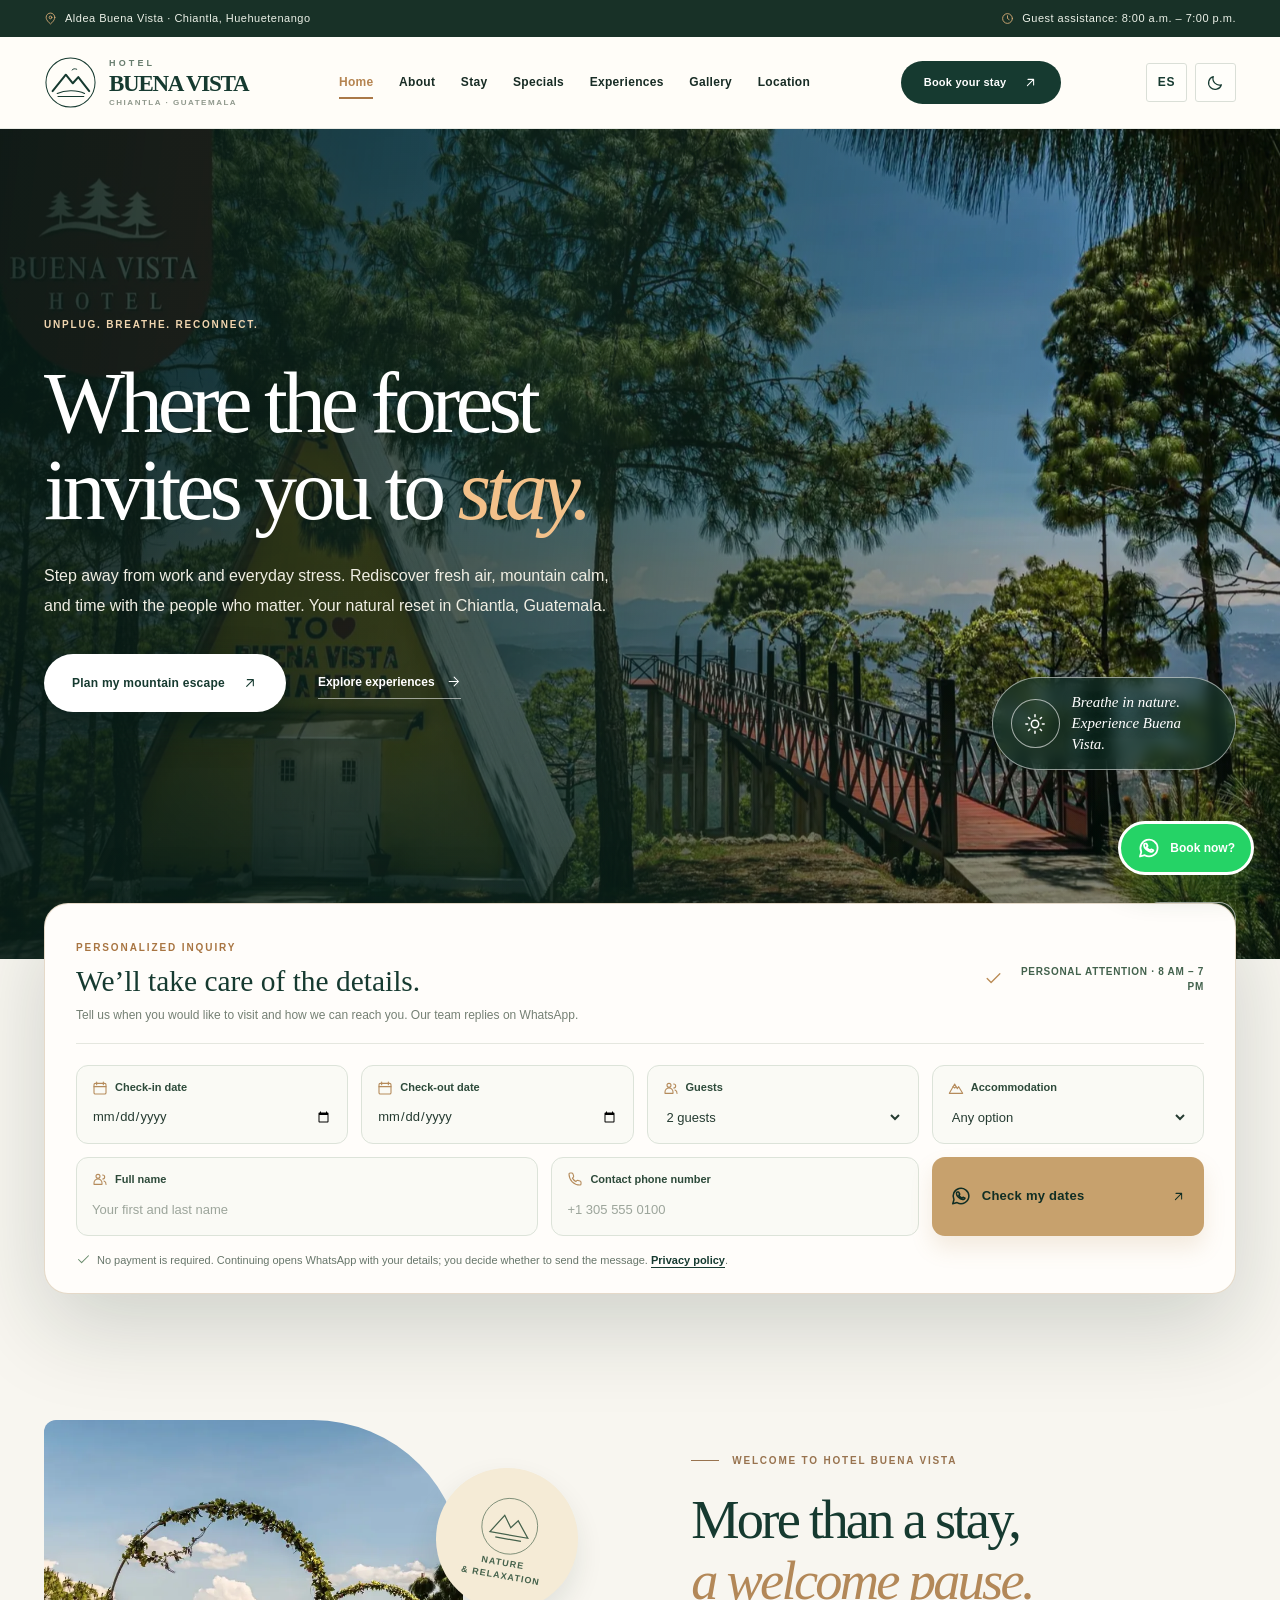
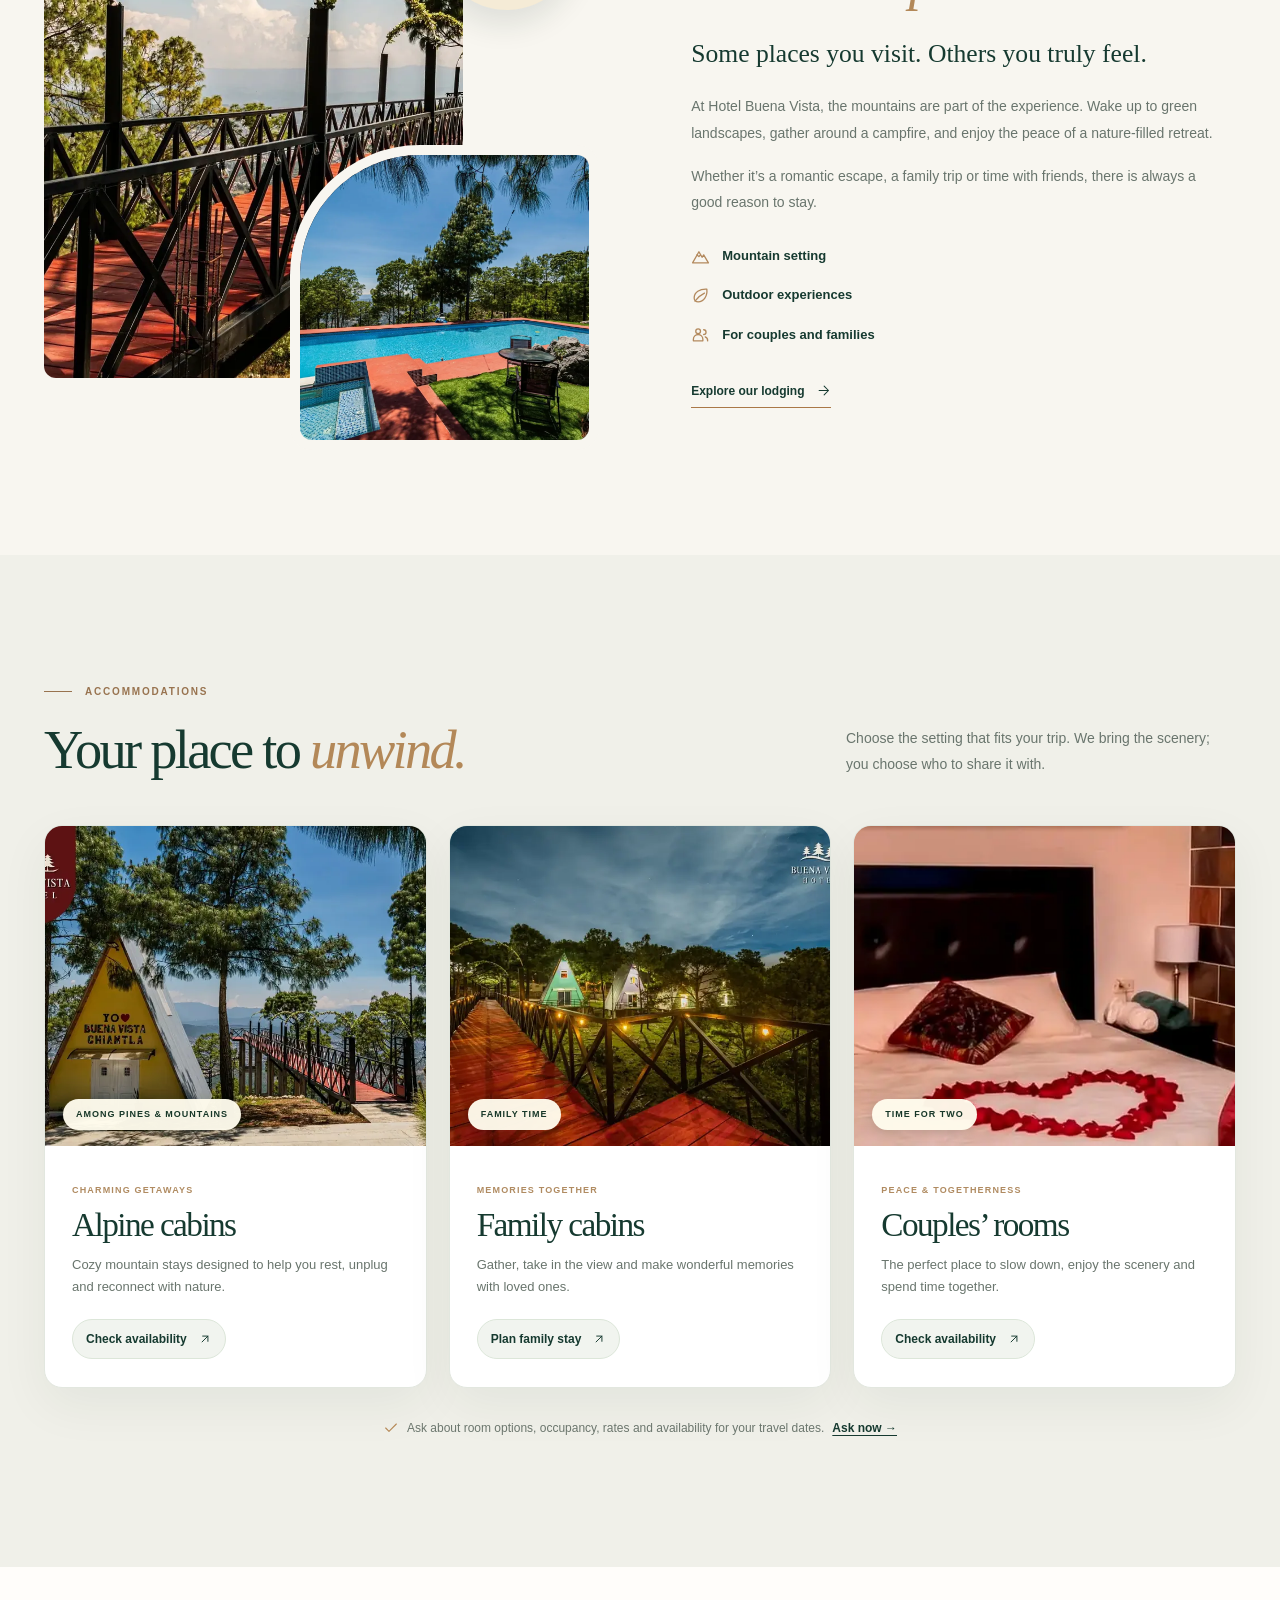
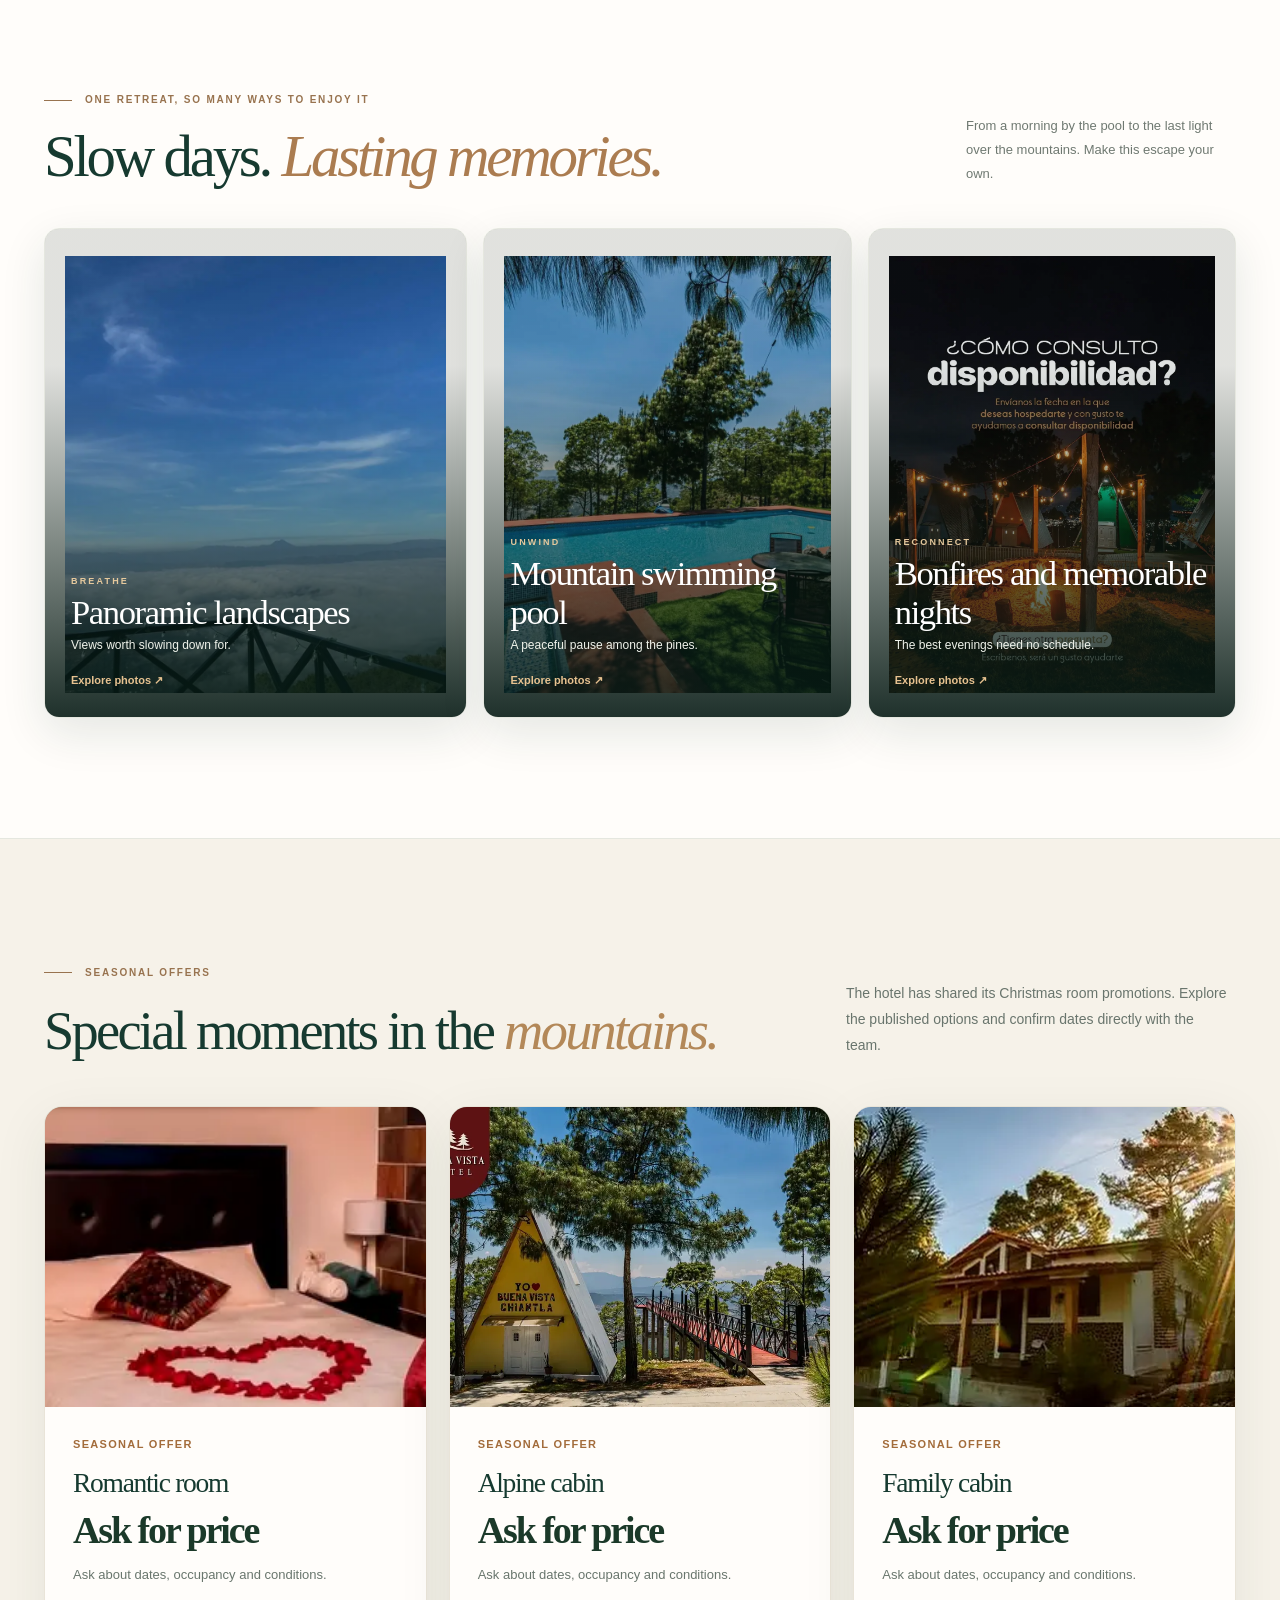
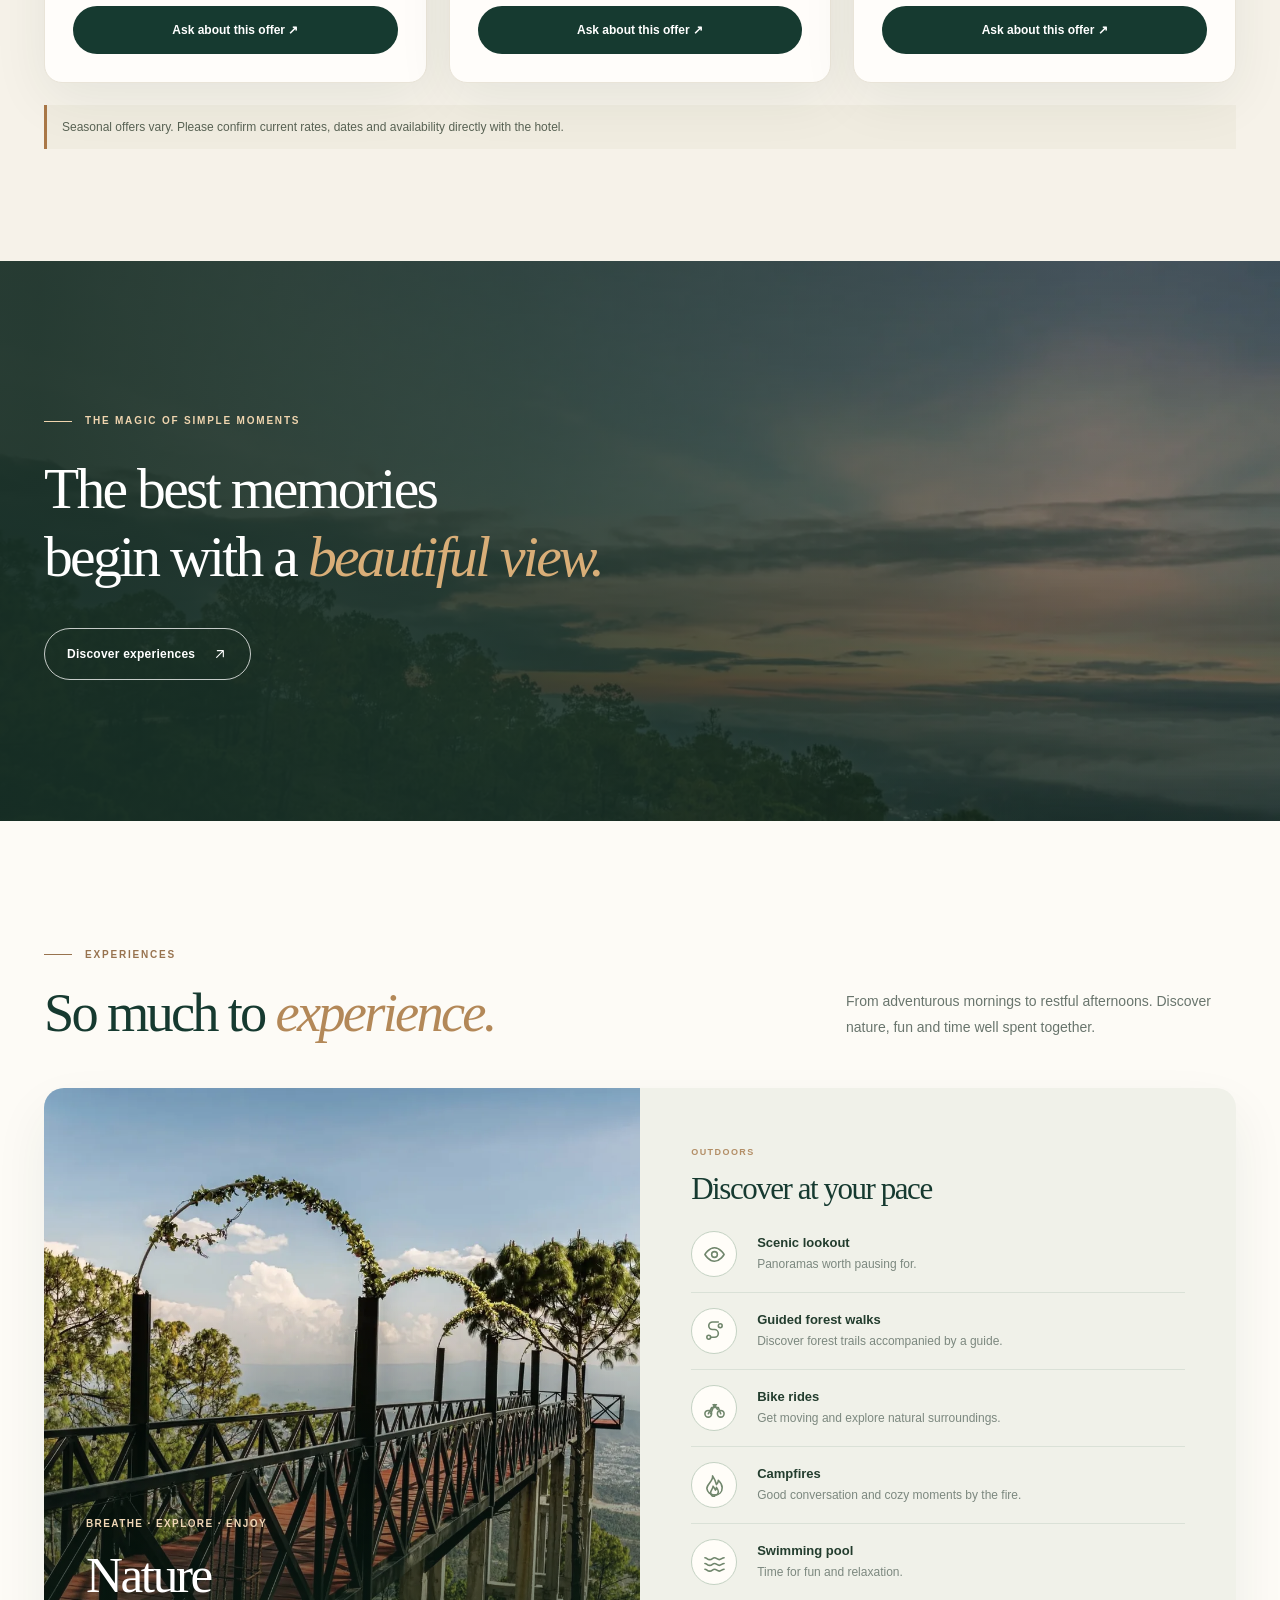
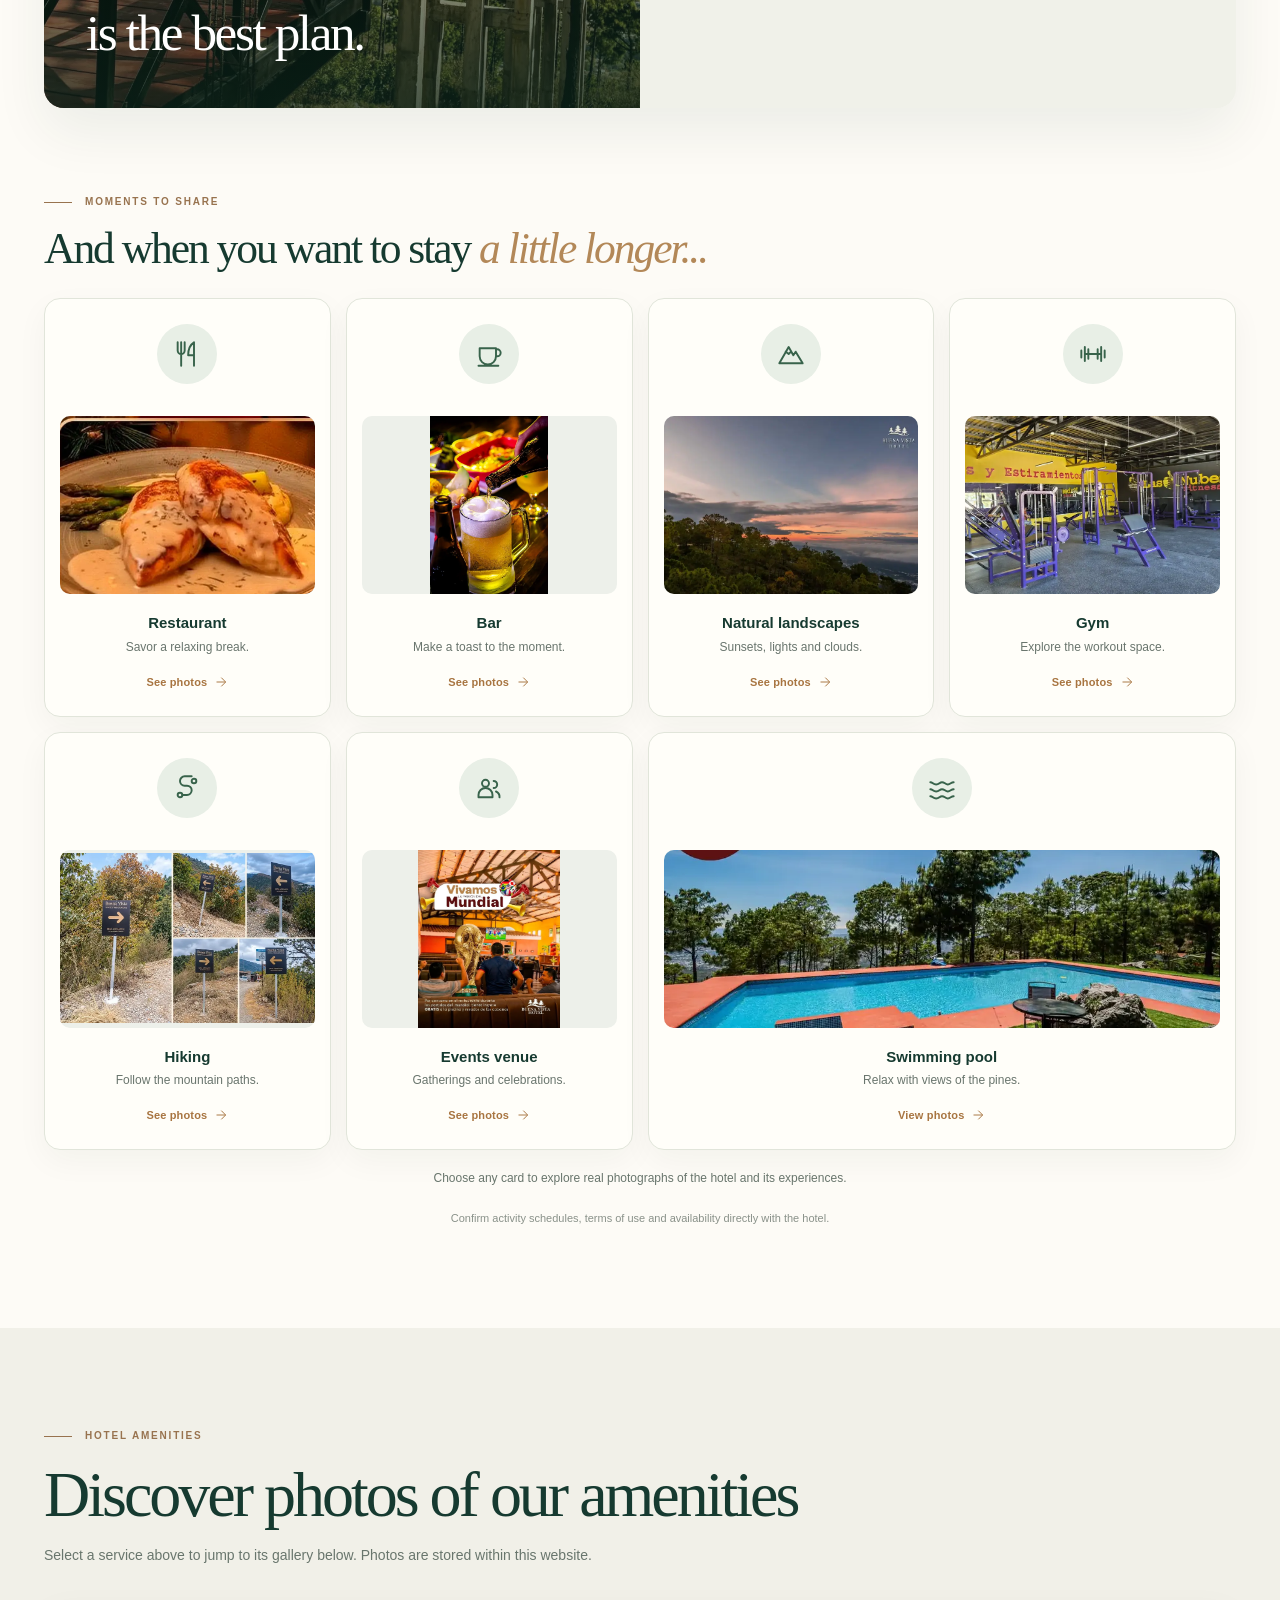
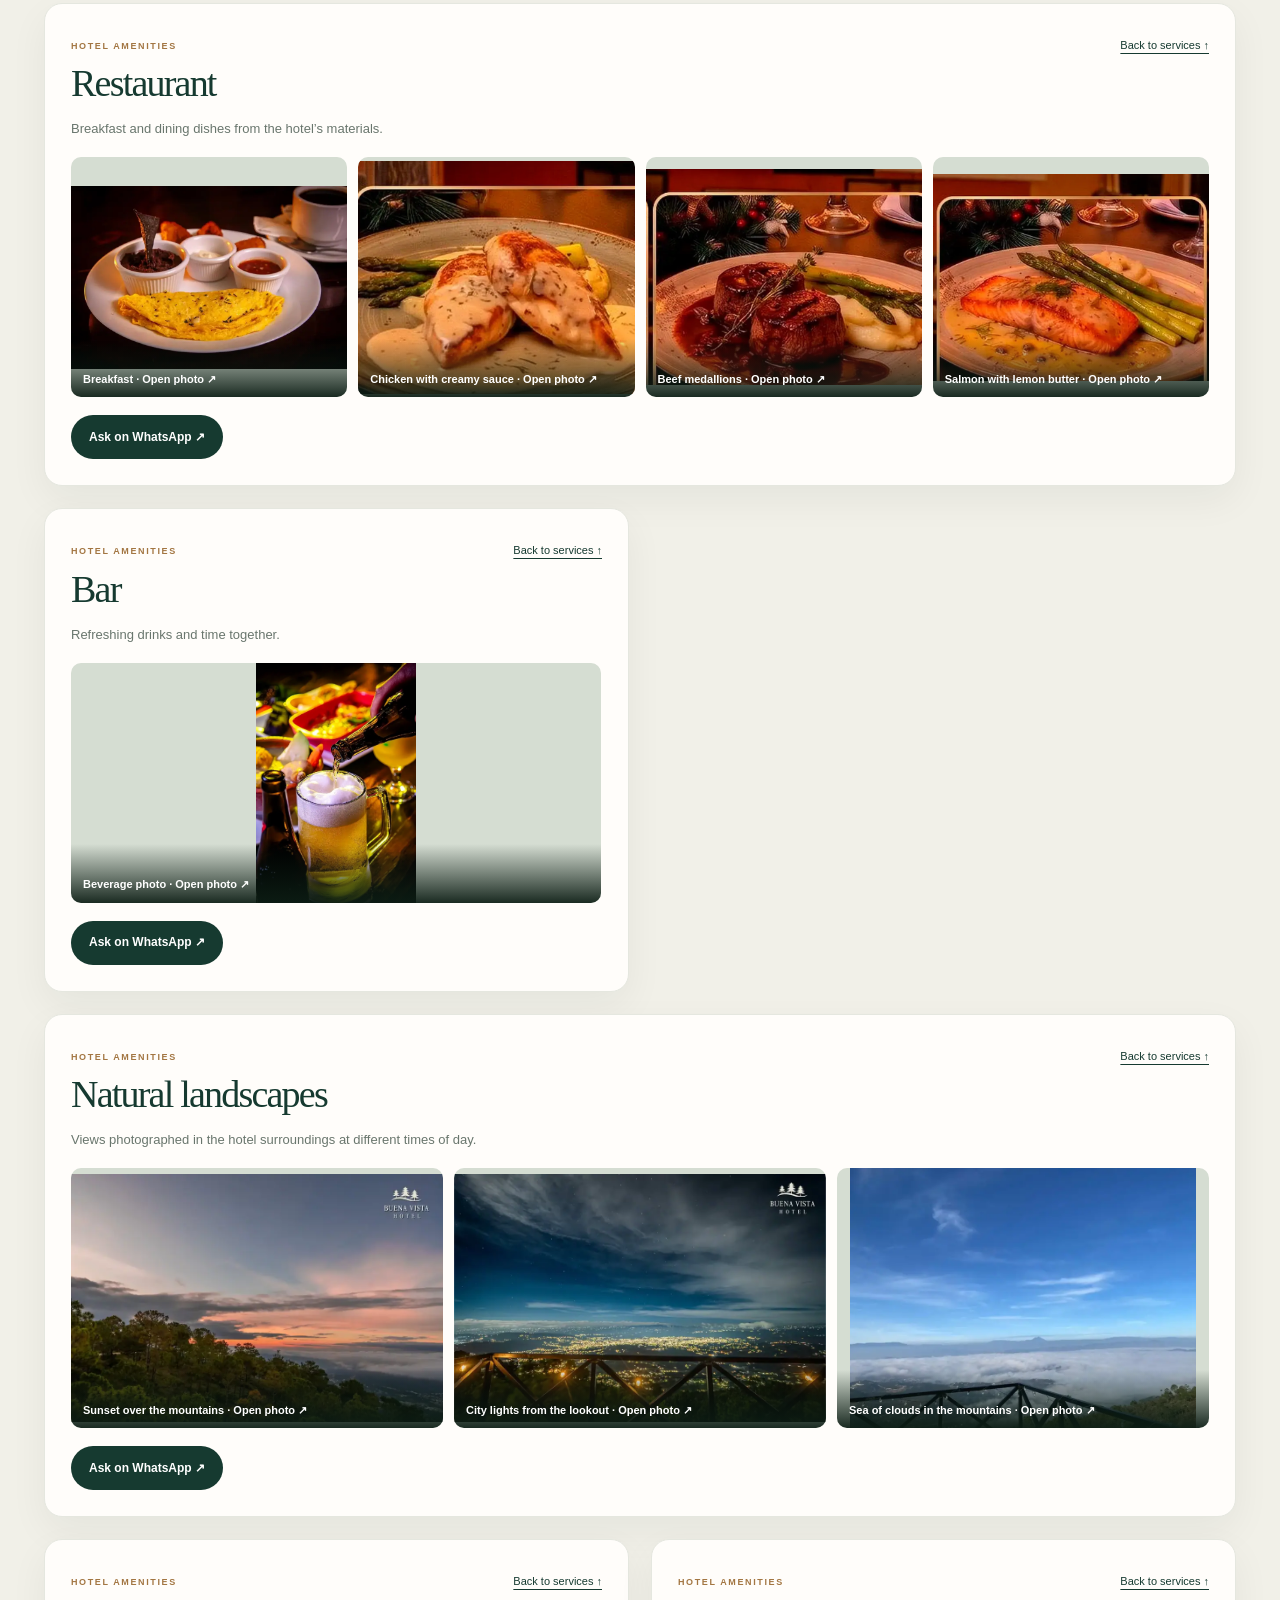
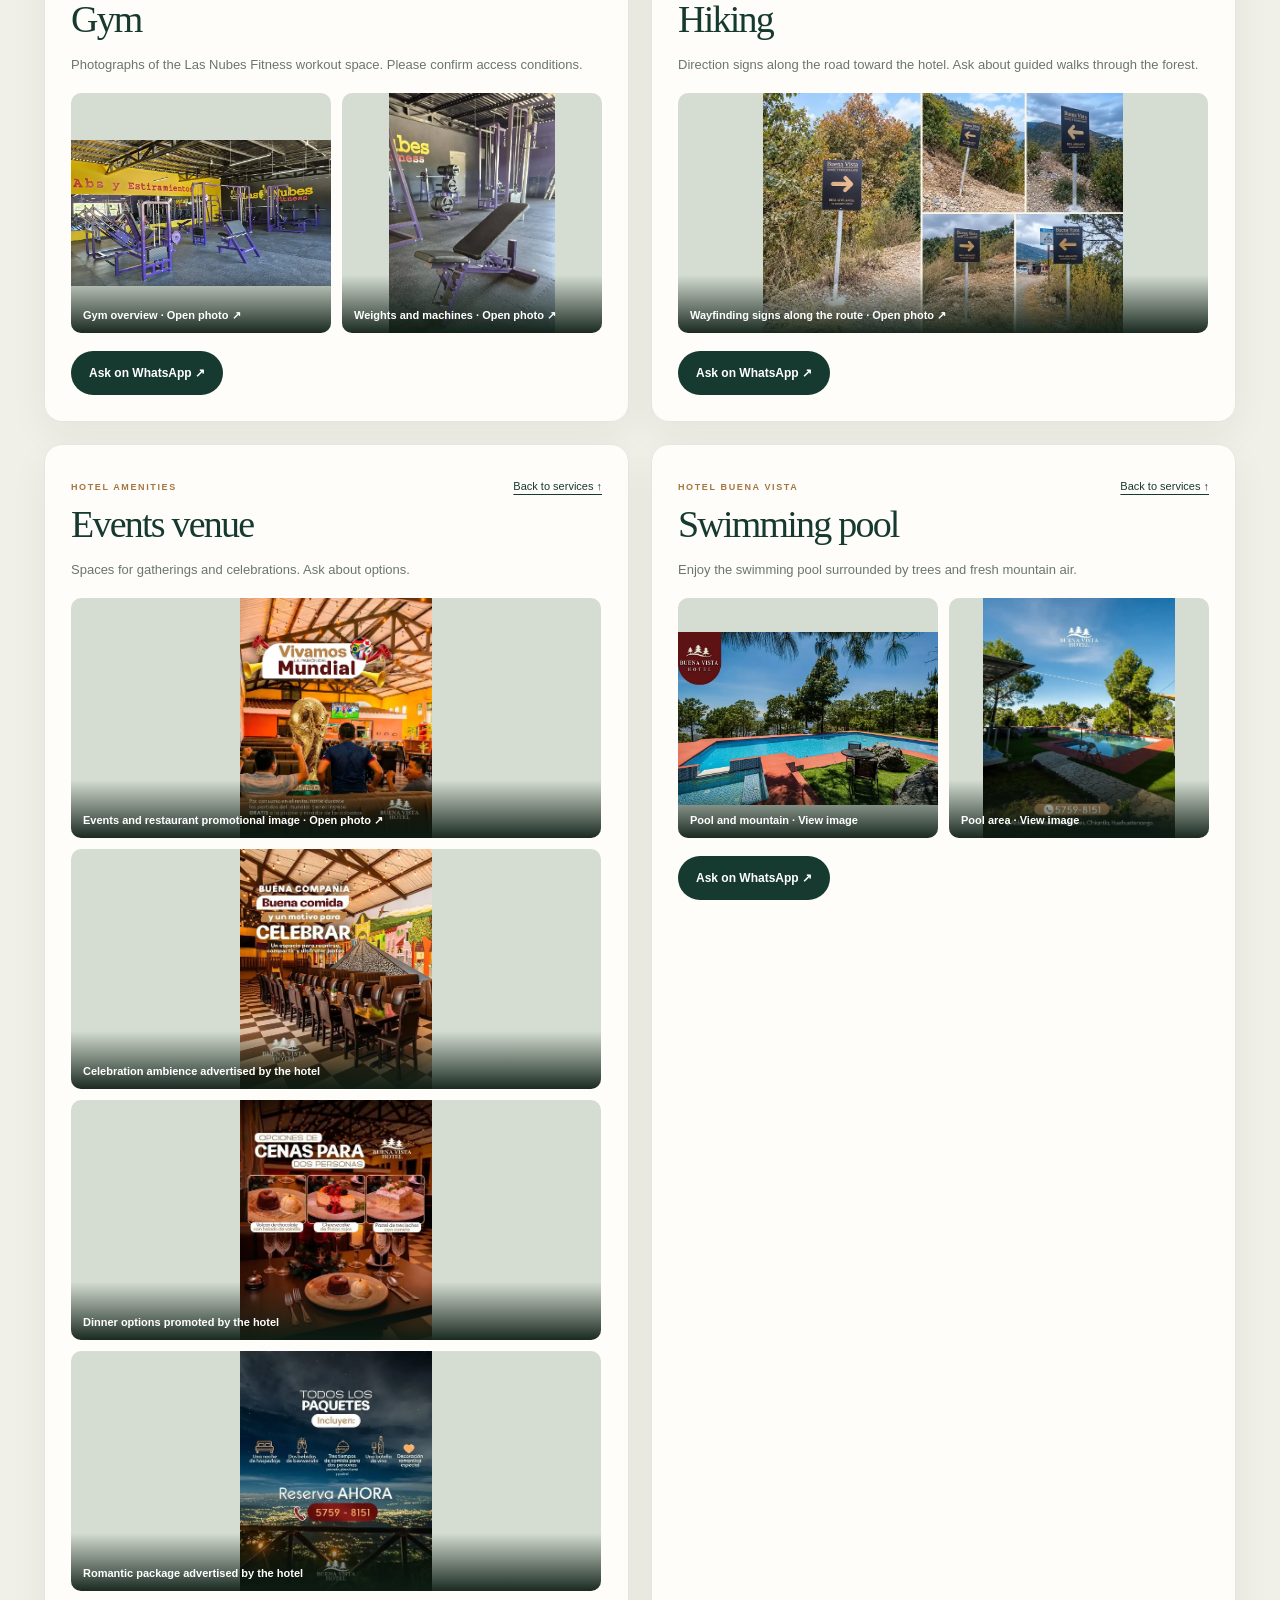
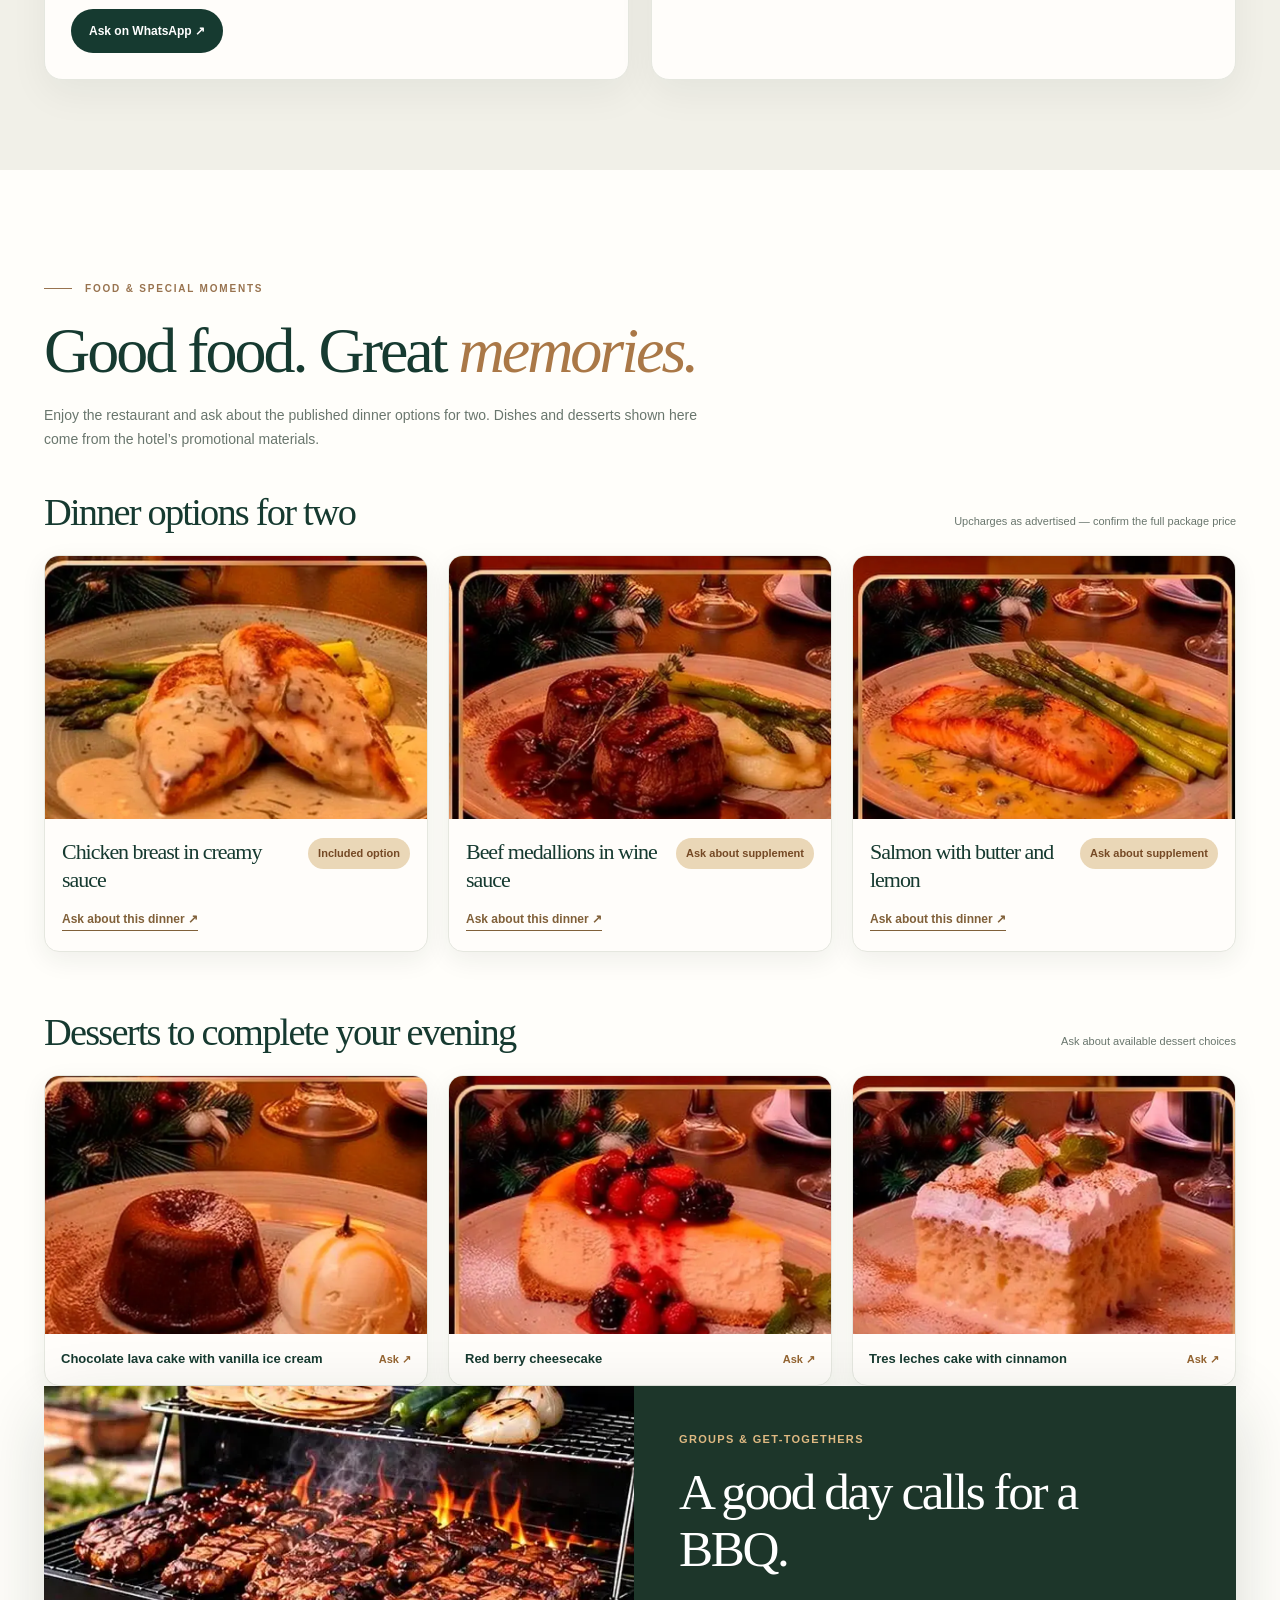
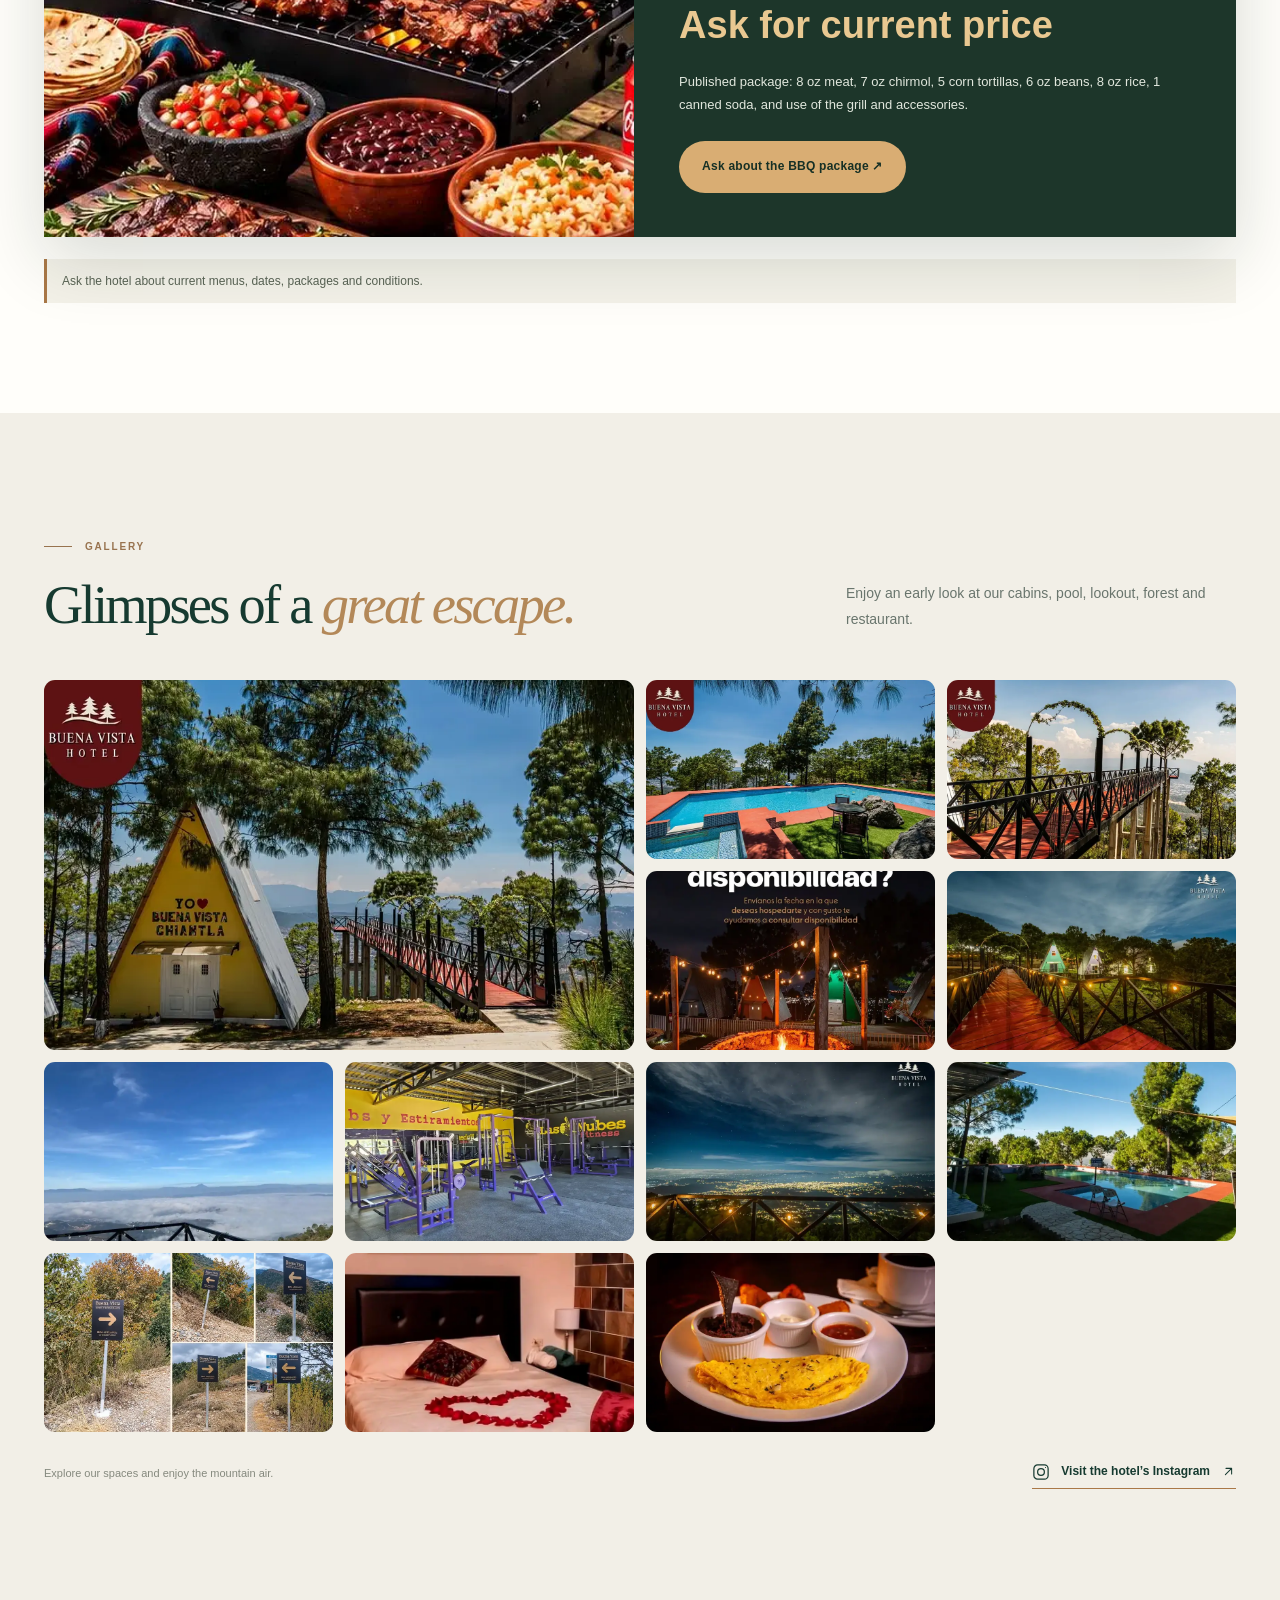
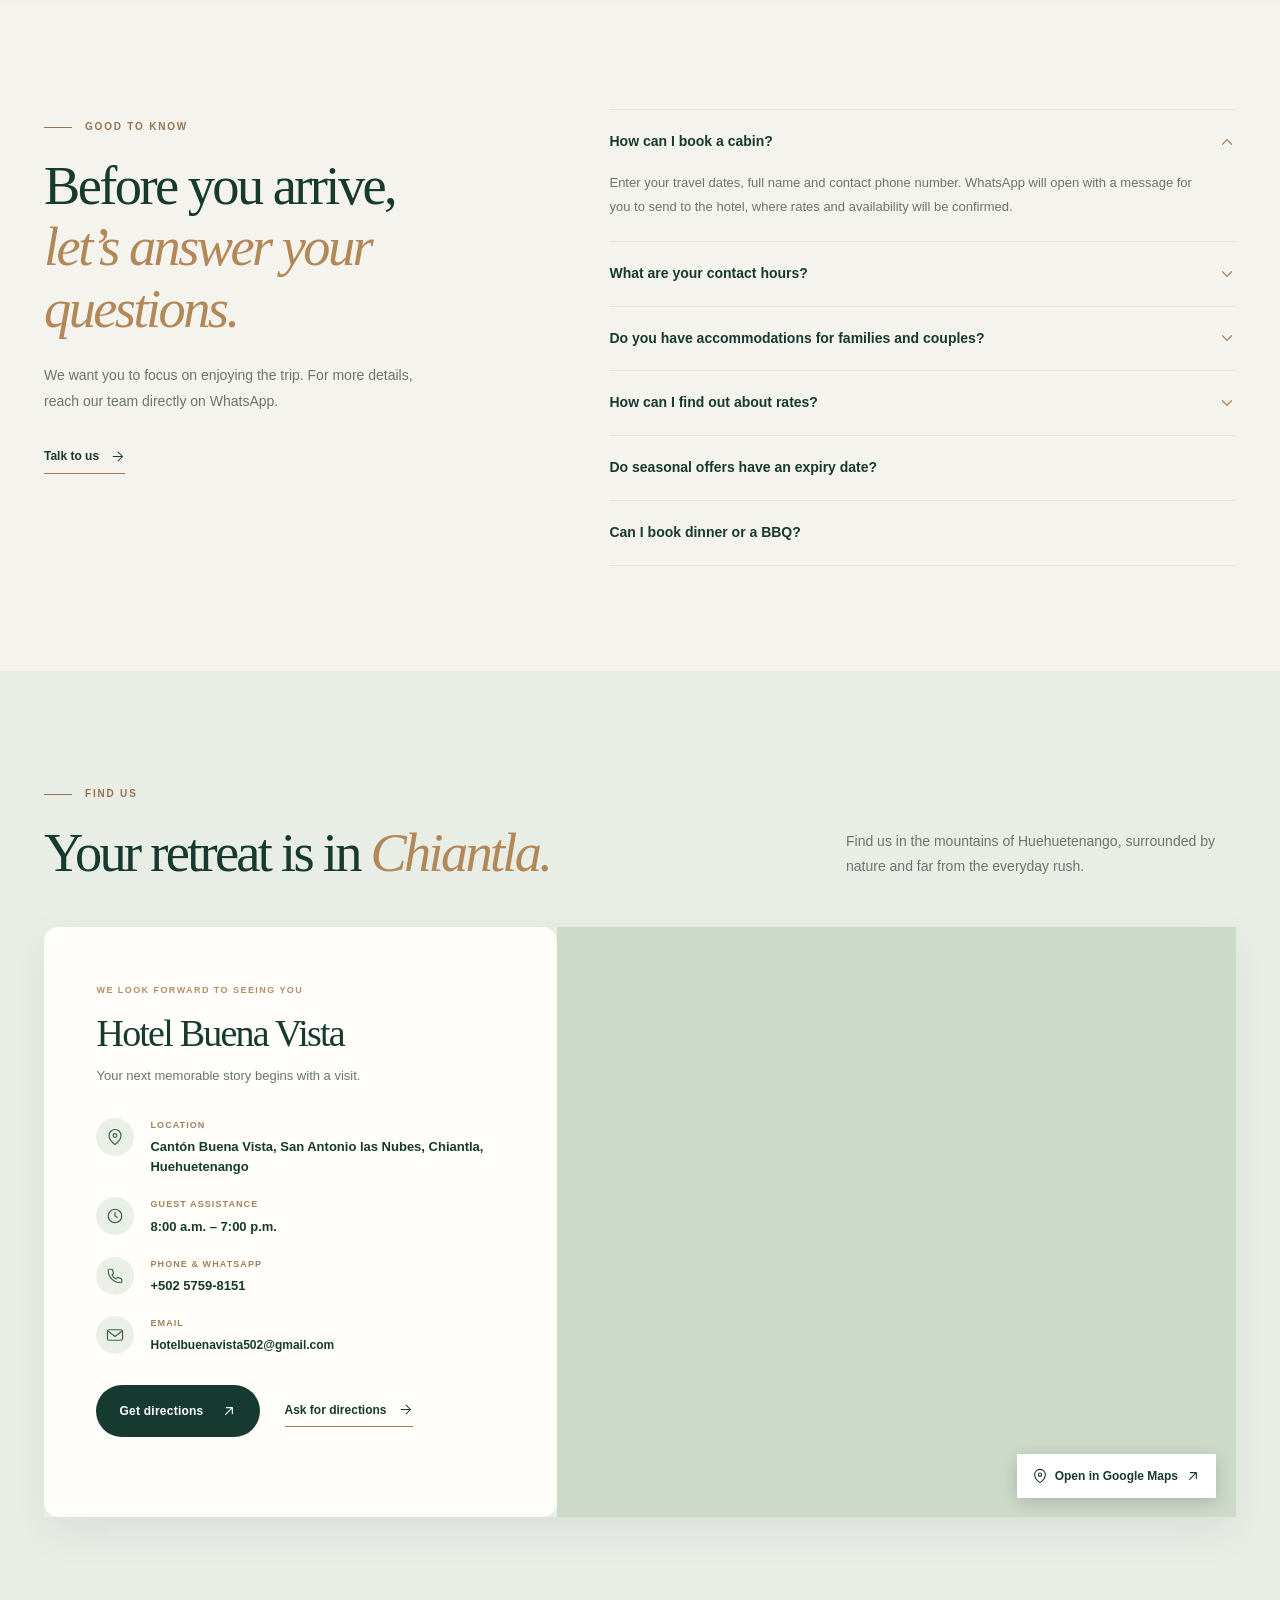
==== en/index.html @ 43d388f2 "Add files via upload" ====
<!DOCTYPE html>

<html lang="en">
<head>
<meta charset="utf-8"/><script>try{var _m=localStorage.getItem('hbv-theme');if(_m==='dark'||_m==='light')document.documentElement.setAttribute('data-theme',_m);else if(matchMedia('(prefers-color-scheme: dark)').matches)document.documentElement.setAttribute('data-theme','dark')}catch(e){}</script>
<meta content="width=device-width, initial-scale=1, viewport-fit=cover" name="viewport"/>
<meta content="#1f352b" name="theme-color"/>
<link href="../assets/icons/favicon.svg" rel="icon" type="image/svg+xml"/>
<link href="../assets/icons/apple-touch-icon.png" rel="apple-touch-icon"/>
<link as="image" fetchpriority="high" href="../assets/img/cabana-alpina-exterior-real.webp" rel="preload"/>
<link href="../styles.css?v=20261109-premium-v5" rel="stylesheet"/>
<title>Hotel Buena Vista | Mountain Cabins in Chiantla, Guatemala</title>
<meta content="Hotel Buena Vista in Chiantla, Huehuetenango, Guatemala. Alpine cabins, couples rooms, panoramic pool, viewpoint and restaurant. Ask about availability with your dates and contact details." name="description"/><meta content="index,follow,max-image-preview:large" name="robots"/><meta content="light dark" name="color-scheme"/><meta content="website" property="og:type"/><meta content="Hotel Buena Vista" property="og:site_name"/><meta content="en_US" property="og:locale"/><meta content="Hotel Buena Vista | Mountain Cabins in Chiantla, Guatemala" property="og:title"/><meta content="Hotel Buena Vista in Chiantla, Huehuetenango, Guatemala. Alpine cabins, couples rooms, panoramic pool, viewpoint and restaurant. Ask about availability with your dates and contact details." property="og:description"/><meta content="https://hotelbuenavista.online/en/" property="og:url"/><meta content="https://hotelbuenavista.online/assets/img/og-buena-vista-en.jpg" property="og:image"/><meta content="https://hotelbuenavista.online/assets/img/og-buena-vista-en.jpg" property="og:image:secure_url"/><meta content="1200" property="og:image:width"/><meta content="630" property="og:image:height"/><meta content="image/jpeg" property="og:image:type"/><meta content="Hotel Buena Vista - mountain escape in Chiantla" property="og:image:alt"/><meta content="summary_large_image" name="twitter:card"/><meta content="https://hotelbuenavista.online/assets/img/og-buena-vista-en.jpg" name="twitter:image"/><meta content="Hotel Buena Vista | Mountain Cabins in Chiantla, Guatemala" name="twitter:title"/><meta content="Hotel Buena Vista in Chiantla, Huehuetenango: alpine cabins, romantic rooms, mountain views, restaurant, dinner options and group BBQ packages. Book via WhatsApp." name="twitter:description"/><link href="https://hotelbuenavista.online/en/" rel="canonical"/><link href="https://hotelbuenavista.online/" hreflang="es-GT" rel="alternate"/><link href="https://hotelbuenavista.online/en/" hreflang="en" rel="alternate"/><link href="https://hotelbuenavista.online/" hreflang="x-default" rel="alternate"/><script type="application/ld+json">{"@context":"https://schema.org","@graph":[{"@type":"Hotel","@id":"https://hotelbuenavista.online/en/#hotel","name":"Hotel Buena Vista","description":"Hotel Buena Vista in Chiantla, Huehuetenango: alpine cabins, romantic rooms, mountain views, restaurant, dinner options and group BBQ packages. Book via WhatsApp.","telephone":"+50257598151","email":"Hotelbuenavista502@gmail.com","image":["https://hotelbuenavista.online/assets/img/og-buena-vista-en.jpg"],"address":{"@type":"PostalAddress","streetAddress":"Cantón Buena Vista, Aldea San Antonio las Nubes","addressLocality":"Chiantla","addressRegion":"Huehuetenango","postalCode":"13001","addressCountry":"GT"},"hasMap":"https://www.google.com/maps/search/?api=1&query=Hotel%20y%20Restaurante%20Buena%20Vista%2C%20Chiantla%2C%20Huehuetenango%2C%20Guatemala&query_place_id=ChIJzRrWXWcVjIURyS6rai3AE9U","sameAs":["https://www.instagram.com/buenavistahotelgt/","https://www.facebook.com/hotelyrestaurantebuenavista/?locale=es_LA"],"availableLanguage":["es","en"],"amenityFeature":[{"@type":"LocationFeatureSpecification","name":"Alpine cabins","value":true},{"@type":"LocationFeatureSpecification","name":"Family cabins","value":true},{"@type":"LocationFeatureSpecification","name":"Couples rooms","value":true},{"@type":"LocationFeatureSpecification","name":"Swimming pool","value":true},{"@type":"LocationFeatureSpecification","name":"Scenic lookout","value":true},{"@type":"LocationFeatureSpecification","name":"Restaurant","value":true},{"@type":"LocationFeatureSpecification","name":"Bar","value":true},{"@type":"LocationFeatureSpecification","name":"Guided forest walks","value":true},{"@type":"LocationFeatureSpecification","name":"Bicycle rides","value":true},{"@type":"LocationFeatureSpecification","name":"Campfires","value":true},{"@type":"LocationFeatureSpecification","name":"Pool table","value":true},{"@type":"LocationFeatureSpecification","name":"Gym","value":true},{"@type":"LocationFeatureSpecification","name":"Soccer field","value":true},{"@type":"LocationFeatureSpecification","name":"Dinner options","value":true},{"@type":"LocationFeatureSpecification","name":"BBQ package","value":true},{"@type":"LocationFeatureSpecification","name":"Event space","value":true}],"potentialAction":{"@type":"CommunicateAction","name":"Ask for availability","target":"https://wa.me/50257598151"},"openingHoursSpecification":{"@type":"OpeningHoursSpecification","opens":"08:00","closes":"19:00"}},{"@type":"WebSite","name":"Hotel Buena Vista","url":"https://hotelbuenavista.online/"},{"@type":"WebPage","name":"Hotel Buena Vista | Mountain Cabins in Chiantla, Guatemala","url":"https://hotelbuenavista.online/en/","description":"Escape to Hotel Buena Vista in Chiantla, Huehuetenango: alpine cabins, family lodging, pool, forest trails, panoramic views and restaurant. Ask about availability via WhatsApp.","inLanguage":"en","about":{"@id":"https://hotelbuenavista.online/en/#hotel"}}]}</script></head>
<body class="en-site premium-site" data-assets="../assets/img/">
<svg aria-hidden="true" class="svg-sprite" xmlns="http://www.w3.org/2000/svg">
<symbol id="i-arrow" viewbox="0 0 24 24"><path d="M5 12h14M13 5l7 7-7 7"></path></symbol>
<symbol id="i-arrow-up" viewbox="0 0 24 24"><path d="M7 17 17 7M8 7h9v9"></path></symbol>
<symbol id="i-arrow-left" viewbox="0 0 24 24"><path d="M19 12H5m7 7-7-7 7-7"></path></symbol>
<symbol id="i-location" viewbox="0 0 24 24"><path d="M20 10c0 6-8 12-8 12S4 16 4 10a8 8 0 1 1 16 0Z"></path><circle cx="12" cy="10" r="2.5"></circle></symbol>
<symbol id="i-clock" viewbox="0 0 24 24"><circle cx="12" cy="12" r="9"></circle><path d="M12 7v5l3 2"></path></symbol>
<symbol id="i-phone" viewbox="0 0 24 24"><path d="M7 3H4.5A1.5 1.5 0 0 0 3 4.5 16.5 16.5 0 0 0 19.5 21a1.5 1.5 0 0 0 1.5-1.5V17a2 2 0 0 0-1.4-1.9l-3-1a2 2 0 0 0-2 .5l-1.3 1.3a13 13 0 0 1-5.2-5.2l1.3-1.3a2 2 0 0 0 .5-2l-1-3A2 2 0 0 0 7 3Z"></path></symbol>
<symbol id="i-mail" viewbox="0 0 24 24"><rect height="14" rx="2" width="20" x="2" y="5"></rect><path d="m3 7 9 7 9-7"></path></symbol>
<symbol id="i-calendar" viewbox="0 0 24 24"><rect height="16" rx="2" width="18" x="3" y="5"></rect><path d="M7 3v4m10-4v4M3 10h18"></path></symbol>
<symbol id="i-users" viewbox="0 0 24 24"><circle cx="9" cy="8" r="3"></circle><path d="M3 20v-2a6 6 0 0 1 12 0v2H3Zm13-14a3 3 0 0 1 0 6m2 3a5 5 0 0 1 3 5"></path></symbol>
<symbol id="i-leaf" viewbox="0 0 24 24"><path d="M20 4c-9-.5-16 4-16 11a5 5 0 0 0 5 5c7 0 12-7 11-16Z"></path><path d="M5 19c3-4 6-7 12-10"></path></symbol>
<symbol id="i-mountain" viewbox="0 0 24 24"><path d="m2 20 8-14 4 7 2-3 6 10H2Z"></path><path d="m7.5 10 2.5 2 2-2"></path></symbol>
<symbol id="i-sun" viewbox="0 0 24 24"><circle cx="12" cy="12" r="4"></circle><path d="M12 2v2m0 16v2M4.9 4.9l1.4 1.4m11.4 11.4 1.4 1.4M2 12h2m16 0h2M4.9 19.1l1.4-1.4M17.7 6.3l1.4-1.4"></path></symbol>
<symbol id="i-fire" viewbox="0 0 24 24"><path d="M12 22c5 0 8-3.2 8-7.7 0-3.8-2.5-6.4-4-7.8 0 3-2 4.5-2 4.5C13 7 12 5 10 2c1 5-6 8.7-6 13a8 8 0 0 0 8 7Z"></path><path d="M12 22c2.3 0 4-1.5 4-3.8 0-1.9-1.2-3.2-2-4.2 0 2-1 2.8-1 2.8-.8-2-1.8-3-2.5-4-.1 2.6-2.5 4.4-2.5 6.5a4 4 0 0 0 4 4.2Z"></path></symbol>
<symbol id="i-bike" viewbox="0 0 24 24"><circle cx="5.5" cy="17.5" r="3.5"></circle><circle cx="18.5" cy="17.5" r="3.5"></circle><path d="M8 17.5 12 8l3 5m-9.5 4.5L9 11h7l2.5 6.5M10.5 8H14"></path></symbol>
<symbol id="i-waves" viewbox="0 0 24 24"><path d="M2 7c2.2 0 2.2 2 5 2s2.8-2 5-2 2.8 2 5 2 2.8-2 5-2M2 13c2.2 0 2.2 2 5 2s2.8-2 5-2 2.8 2 5 2 2.8-2 5-2M2 19c2.2 0 2.2 2 5 2s2.8-2 5-2 2.8 2 5 2 2.8-2 5-2"></path></symbol>
<symbol id="i-utensils" viewbox="0 0 24 24"><path d="M4 2v7a3 3 0 0 0 6 0V2M7 2v20M18 22V2c-4 2.5-5 6.5-5 11h5"></path></symbol>
<symbol id="i-cup" viewbox="0 0 24 24"><path d="M4 7h14v7a7 7 0 0 1-14 0V7Zm14 1h1a3 3 0 1 1 0 6h-1M3 22h17"></path></symbol>
<symbol id="i-ball" viewbox="0 0 24 24"><circle cx="12" cy="12" r="9"></circle><path d="m12 7 4 3-1.5 5h-5L8 10l4-3Zm-7-1 3 4m9 0 3-4M9.5 15 7 20m7.5-5 3 5"></path></symbol>
<symbol id="i-fitness" viewbox="0 0 24 24"><path d="M2 9v6m3-9v12m14-12v12m3-9v6M5 12h14M8 8v8m8-8v8"></path></symbol>
<symbol id="i-route" viewbox="0 0 24 24"><circle cx="6" cy="18" r="2"></circle><circle cx="18" cy="6" r="2"></circle><path d="M8 18h4a4 4 0 0 0 0-8h-2a4 4 0 0 1 0-8h6"></path></symbol>
<symbol id="i-eye" viewbox="0 0 24 24"><path d="M2 12s4-7 10-7 10 7 10 7-4 7-10 7S2 12 2 12Z"></path><circle cx="12" cy="12" r="3"></circle></symbol>
<symbol id="i-close" viewbox="0 0 24 24"><path d="M5 5l14 14M19 5 5 19"></path></symbol>
<symbol id="i-menu" viewbox="0 0 24 24"><path d="M3 7h18M3 12h18M3 17h18"></path></symbol>
<symbol id="i-chevron" viewbox="0 0 24 24"><path d="m6 9 6 6 6-6"></path></symbol>
<symbol id="i-check" viewbox="0 0 24 24"><path d="m4 12 5 5L20 6"></path></symbol>
<symbol id="i-instagram" viewbox="0 0 24 24"><rect height="19" rx="5" width="19" x="2.5" y="2.5"></rect><circle cx="12" cy="12" r="4.5"></circle><circle cx="18" cy="6" fill="currentColor" r=".75" stroke="none"></circle></symbol>
<symbol id="i-whatsapp" viewbox="0 0 24 24"><path d="M20.6 11.7a8.6 8.6 0 0 1-12.9 7.5L3 20.5l1.3-4.5A8.6 8.6 0 1 1 20.6 11.7Z"></path><path d="M8 7.7c-.5 0-1 .5-1 1.5 0 2.6 3.7 6.1 6.6 6.6 1 .2 2.6-.3 2.8-1.4l-2.2-1.1-1.2 1.1c-1.5-.8-2.6-1.9-3.4-3.3l1-1.1-1.1-2.3Z"></path></symbol>
</svg>
<a class="skip-link" href="#contenido">Skip to content</a>
<div class="announcement">
<div class="container announcement-inner">
<span><svg class="icon"><use href="#i-location"></use></svg> Aldea Buena Vista · Chiantla, Huehuetenango</span>
<span class="announcement-hours"><svg class="icon"><use href="#i-clock"></use></svg> Guest assistance: 8:00 a.m. – 7:00 p.m.</span>
</div>
</div>
<header class="site-header" id="top">
<div class="container header-inner">
<a aria-label="Hotel Buena Vista, back to home" class="brand" href="#inicio">
<span class="brand-symbol"><svg aria-hidden="true" viewbox="0 0 68 68"><circle cx="34" cy="34" fill="none" r="31.5" stroke="currentColor" stroke-width="1.3"></circle><path d="M11 45 28 24l9 11 7-8 14 18" fill="none" stroke="currentColor" stroke-linecap="round" stroke-linejoin="round" stroke-width="2.6"></path><path d="M17 48c9-4 25-5 35 0M18 52h33" fill="none" stroke="currentColor" stroke-linecap="round" stroke-width="1.5"></path><path d="M36 18c2-2 3-2 6-1" fill="none" stroke="currentColor" stroke-linecap="round" stroke-width="1.2"></path></svg></span>
<span class="brand-name"><small>HOTEL</small><strong>BUENA VISTA</strong><em>CHIANTLA · GUATEMALA</em></span>
</a>
<nav aria-label="Main navigation" class="nav-links" id="navigation">
<a class="nav-active" href="#inicio">Home</a>
<a href="#nosotros">About</a>
<a href="#alojamientos">Stay</a><a href="#promociones">Specials</a>
<a href="#experiencias">Experiences</a>
<a href="#galeria">Gallery</a>
<a href="#ubicacion">Location</a>
<a class="nav-mobile-cta" href="https://wa.me/50257598151?text=Hello%20Hotel%20Buena%20Vista%21%20I%20would%20like%20to%20ask%20about%20a%20stay%2C%20options%20and%20rates." rel="noopener noreferrer" target="_blank">Book via WhatsApp</a>
</nav>
<a class="btn btn-dark header-cta" href="#reservas">Book your stay <svg class="icon"><use href="#i-arrow-up"></use></svg></a>
<div class="header-tools"><a aria-label="Call the hotel" class="header-call-mobile" href="tel:+50257598151"><svg class="icon"><use href="#i-phone"></use></svg>Call</a><a aria-label="Cambiar a español" class="lang-switch" href="../index.html" title="Español"><span>ES</span></a><button aria-label="Switch to dark theme" aria-pressed="false" class="theme-toggle" title="Light / dark" type="button"><svg aria-hidden="true" class="icon theme-moon" viewbox="0 0 24 24"><path d="M20.5 14.3A8.6 8.6 0 0 1 9.7 3.5 8.7 8.7 0 1 0 20.5 14.3Z"></path></svg><svg aria-hidden="true" class="icon theme-sun" viewbox="0 0 24 24"><circle cx="12" cy="12" r="4"></circle><path d="M12 2v2m0 16v2M4.9 4.9l1.4 1.4m11.4 11.4 1.4 1.4M2 12h2m16 0h2M4.9 19.1l1.4-1.4M17.7 6.3l1.4-1.4"></path></svg></button><button aria-controls="navigation" aria-expanded="false" aria-label="Open menu" class="mobile-menu-btn" type="button"><svg class="icon"><use href="#i-menu"></use></svg></button></div></div>
</header>
<main id="contenido">
<section aria-labelledby="hero-title" class="hero" id="inicio">
<div aria-hidden="true" class="hero-slides">
<div class="hero-slide is-active" style="background-image:url('../assets/img/cabana-alpina-exterior-real.webp');background-position:center 55%;"></div>
<div class="hero-slide" style="background-image:url('../assets/img/piscina-panoramica-real.webp');background-position:center 46%;"></div>
<div class="hero-slide" style="background-image:url('../assets/img/cabanas-nocturnas-real.webp');background-position:center 52%;"></div>
</div>
<div class="hero-overlay"></div>
<div class="container hero-layout">
<div class="hero-copy">
<span class="eyebrow eyebrow-light">UNPLUG. BREATHE. RECONNECT.</span>
<h1 id="hero-title">Where the forest<br/>invites you to <em>stay.</em></h1>
<p>Step away from work and everyday stress. Rediscover fresh air, mountain calm, and time with the people who matter. Your natural reset in Chiantla, Guatemala.</p>
<div class="hero-actions">
<a class="btn btn-light" href="#reservas">Plan my mountain escape <svg class="icon"><use href="#i-arrow-up"></use></svg></a>
<a class="text-link text-link-light" href="#experiencias">Explore experiences <svg class="icon"><use href="#i-arrow"></use></svg></a>
</div>
</div>
<div class="hero-side-tag"><span class="round-sun"><svg class="icon"><use href="#i-sun"></use></svg></span><span>Breathe in nature.<br/>Experience Buena Vista.</span></div>
</div>
<div class="container hero-bottom">
<div class="hero-things"><span><svg class="icon"><use href="#i-mountain"></use></svg> Scenic views</span><i></i><span><svg class="icon"><use href="#i-leaf"></use></svg> Surrounded by forest</span><i></i><span><svg class="icon"><use href="#i-sun"></use></svg> Moments together</span></div>
<div aria-label="Choose main hero photograph" class="hero-controls"><button aria-label="Show alpine cabin" aria-pressed="true" class="hero-dot is-active" type="button"></button><button aria-label="Show swimming pool" aria-pressed="false" class="hero-dot" type="button"></button><button aria-label="Show cabins at night" aria-pressed="false" class="hero-dot" type="button"></button><button aria-label="Pause slideshow" aria-pressed="false" class="hero-pause" type="button">Pause Ⅱ</button></div>
</div>
</section>
<section aria-label="Availability inquiry" class="booking-wrap" id="reservas">
<div class="container">
<form autocomplete="on" class="booking-panel booking-panel-premium" id="booking-form">
<div class="booking-premium-header"><div class="booking-heading"><span class="mini-label">PERSONALIZED INQUIRY</span><strong>We’ll take care of the details.</strong><p>Tell us when you would like to visit and how we can reach you. Our team replies on WhatsApp.</p></div>
<div class="booking-premium-stamp"><svg class="icon"><use href="#i-check"></use></svg><span>PERSONAL ATTENTION · 8 AM – 7 PM</span></div></div>
<div class="booking-fields">
<label class="booking-field booking-arrival"><span><svg class="icon"><use href="#i-calendar"></use></svg>Check-in date</span><input aria-label="Check-in date" id="fecha-llegada" name="fecha-llegada" required="" type="date"/></label>
<label class="booking-field booking-departure"><span><svg class="icon"><use href="#i-calendar"></use></svg>Check-out date</span><input aria-label="Check-out date" id="fecha-salida" name="fecha-salida" required="" type="date"/></label>
<label class="booking-field booking-guest"><span><svg class="icon"><use href="#i-users"></use></svg>Guests</span><select aria-label="Guests" id="huespedes" name="huespedes" required=""><option value="1">1 guest</option><option selected="" value="2">2 guests</option><option value="3">3 guests</option><option value="4">4 guests</option><option value="5">5 guests</option><option value="6">6 guests</option><option value="7">7 guests</option><option value="8 o más">8 or more guests</option></select></label>
<label class="booking-field booking-lodging"><span><svg class="icon"><use href="#i-mountain"></use></svg>Accommodation</span><select aria-label="Accommodation" id="tipo-alojamiento" name="tipo-alojamiento"><option value="">Any option</option><option value="alpine">Alpine cabin</option><option value="family">Family cabin</option><option value="couple">Couples room</option></select></label>
<label class="booking-field booking-name"><span><svg class="icon"><use href="#i-users"></use></svg>Full name</span><input aria-label="Full name" autocomplete="name" id="nombre-completo" maxlength="90" minlength="3" name="nombre-completo" placeholder="Your first and last name" required="" type="text"/></label>
<label class="booking-field booking-phone"><span><svg class="icon"><use href="#i-phone"></use></svg>Contact phone number</span><input aria-label="Contact phone number" autocomplete="tel" id="telefono-contacto" inputmode="tel" maxlength="22" minlength="8" name="telefono-contacto" placeholder="+1 305 555 0100" required="" type="tel"/></label>
<button class="btn btn-gold booking-submit" type="submit"><svg class="icon"><use href="#i-whatsapp"></use></svg><span>Check my dates</span><svg class="icon booking-submit-arrow"><use href="#i-arrow-up"></use></svg></button>
</div>
<p aria-live="polite" class="booking-message" id="booking-message" role="status"></p>
<p class="booking-privacy-note"><svg class="icon"><use href="#i-check"></use></svg>No payment is required. Continuing opens WhatsApp with your details; you decide whether to send the message. <a class="booking-privacy-link" href="privacidad.html">Privacy policy</a>.</p>
</form>
</div>
</section>
<section class="section welcome-section" id="nosotros">
<div class="container welcome-grid">
<div class="welcome-visual reveal">
<img alt="Hotel Buena Vista lookout surrounded by mountain forest" class="welcome-photo-main" decoding="async" loading="lazy" src="../assets/img/mirador-pasarela-real.webp"/>
<img alt="Hotel Buena Vista panoramic swimming pool" class="welcome-photo-accent" decoding="async" loading="lazy" src="../assets/img/piscina-panoramica-real.webp"/>
<div aria-hidden="true" class="welcome-stamp"><svg viewbox="0 0 100 100"><circle cx="50" cy="50" fill="none" r="45" stroke="currentColor" stroke-width="1"></circle><path d="m20 64 19-30 13 18 10-13 20 25H20Z" fill="none" stroke="currentColor" stroke-width="2"></path><path d="M30 71h42" stroke="currentColor" stroke-width="2"></path></svg><span>NATURE<br/>&amp; RELAXATION</span></div>
</div>
<div class="welcome-copy reveal">
<span class="eyebrow"><span class="eyebrow-line"></span> WELCOME TO HOTEL BUENA VISTA</span>
<h2>More than a stay,<br/><em>a welcome pause.</em></h2>
<p class="lead">Some places you visit. Others you truly feel.</p>
<p>At Hotel Buena Vista, the mountains are part of the experience. Wake up to green landscapes, gather around a campfire, and enjoy the peace of a nature-filled retreat.</p>
<p>Whether it’s a romantic escape, a family trip or time with friends, there is always a good reason to stay.</p>
<div class="welcome-highlights"><div><svg class="icon"><use href="#i-mountain"></use></svg><span>Mountain setting</span></div><div><svg class="icon"><use href="#i-leaf"></use></svg><span>Outdoor experiences</span></div><div><svg class="icon"><use href="#i-users"></use></svg><span>For couples and families</span></div></div>
<a class="text-link" href="#alojamientos">Explore our lodging <svg class="icon"><use href="#i-arrow"></use></svg></a>
</div>
</div>
</section>
<section class="section stays-section" id="alojamientos">
<div class="container">
<div class="section-top reveal"><div><span class="eyebrow"><span class="eyebrow-line"></span> ACCOMMODATIONS</span><h2>Your place to <em>unwind.</em></h2></div><p>Choose the setting that fits your trip. We bring the scenery; you choose who to share it with.</p></div>
<div class="stays-grid">
<article class="stay-card reveal"><div class="stay-image"><img alt="Real A-frame cabin exterior at Hotel Buena Vista" decoding="async" loading="lazy" sizes="(max-width: 600px) 96vw, (max-width: 900px) 48vw, 33vw" src="../assets/img/thumb/850-cabana-alpina-exterior-real.webp" srcset="../assets/img/thumb/420-cabana-alpina-exterior-real.webp 420w, ../assets/img/thumb/850-cabana-alpina-exterior-real.webp 850w"/><span class="image-chip">AMONG PINES &amp; MOUNTAINS</span></div><div class="stay-body"><div><span class="stay-kicker">CHARMING GETAWAYS</span><h3>Alpine cabins</h3><p>Cozy mountain stays designed to help you rest, unplug and reconnect with nature.</p></div><a aria-label="Check availability — Alpine cabins" class="stay-action" data-select-lodging="alpine" href="#reservas"><span>Check availability</span><svg class="icon"><use href="#i-arrow-up"></use></svg></a></div></article>
<article class="stay-card reveal"><div class="stay-image"><img alt="Cabin area at Hotel Buena Vista" decoding="async" loading="lazy" sizes="(max-width: 600px) 96vw, (max-width: 900px) 48vw, 33vw" src="../assets/img/thumb/850-cabanas-nocturnas-real.webp" srcset="../assets/img/thumb/420-cabanas-nocturnas-real.webp 420w, ../assets/img/thumb/850-cabanas-nocturnas-real.webp 850w"/><span class="image-chip">FAMILY TIME</span></div><div class="stay-body"><div><span class="stay-kicker">MEMORIES TOGETHER</span><h3>Family cabins</h3><p>Gather, take in the view and make wonderful memories with loved ones.</p></div><a aria-label="Plan family stay — Family cabins" class="stay-action" data-select-lodging="family" href="#reservas"><span>Plan family stay</span><svg class="icon"><use href="#i-arrow-up"></use></svg></a></div></article>
<article class="stay-card reveal"><div class="stay-image"><img alt="Romantic room at Hotel Buena Vista" decoding="async" loading="lazy" sizes="(max-width: 600px) 96vw, (max-width: 900px) 48vw, 33vw" src="../assets/img/thumb/850-habitacion-romantica-real.webp" srcset="../assets/img/thumb/420-habitacion-romantica-real.webp 420w, ../assets/img/thumb/850-habitacion-romantica-real.webp 850w"/><span class="image-chip">TIME FOR TWO</span></div><div class="stay-body"><div><span class="stay-kicker">PEACE &amp; TOGETHERNESS</span><h3>Couples’ rooms</h3><p>The perfect place to slow down, enjoy the scenery and spend time together.</p></div><a aria-label="Check availability — Couples’ rooms" class="stay-action" data-select-lodging="couple" href="#reservas"><span>Check availability</span><svg class="icon"><use href="#i-arrow-up"></use></svg></a></div></article>
</div>
<div class="stays-note"><svg class="icon"><use href="#i-check"></use></svg> Ask about room options, occupancy, rates and availability for your travel dates. <a href="#reservas">Ask now <span aria-hidden="true">→</span></a></div>
</div>
</section><section class="signature-section section" id="momentos"><div class="container"><div class="signature-heading"><div><span class="eyebrow"><span class="eyebrow-line"></span>ONE RETREAT, SO MANY WAYS TO ENJOY IT</span><h2>Slow days. <em>Lasting memories.</em></h2></div><p>From a morning by the pool to the last light over the mountains. Make this escape your own.</p></div><div class="signature-grid"><a class="signature-card amenity-trigger" href="#fotos-paisajes"><img alt="Panoramic landscapes" decoding="async" loading="lazy" src="../assets/img/paisaje-mar-de-nubes-real.webp"/><span class="signature-card-overlay"></span><span class="signature-card-copy"><small>Breathe</small><strong>Panoramic landscapes</strong><span>Views worth slowing down for.</span><em>Explore photos ↗</em></span></a><a class="signature-card amenity-trigger" href="#fotos-piscina"><img alt="Mountain swimming pool" decoding="async" loading="lazy" src="../assets/img/piscina-panoramica-real.webp"/><span class="signature-card-overlay"></span><span class="signature-card-copy"><small>Unwind</small><strong>Mountain swimming pool</strong><span>A peaceful pause among the pines.</span><em>Explore photos ↗</em></span></a><a class="signature-card amenity-trigger" href="#fotos-eventos"><img alt="Bonfires and memorable nights" decoding="async" loading="lazy" src="../assets/img/fogata-nocturna-real.webp"/><span class="signature-card-overlay"></span><span class="signature-card-copy"><small>Reconnect</small><strong>Bonfires and memorable nights</strong><span>The best evenings need no schedule.</span><em>Explore photos ↗</em></span></a></div></div></section><section aria-labelledby="ofertas-title" class="section offers-section" id="promociones"><div class="container"><div class="section-top reveal"><div><span class="eyebrow"><span class="eyebrow-line"></span> SEASONAL OFFERS</span><h2 id="ofertas-title">Special moments in the <em>mountains.</em></h2></div><p>The hotel has shared its Christmas room promotions. Explore the published options and confirm dates directly with the team.</p></div><div class="offers-grid"><article class="offer-card reveal" data-offer-id="romantic"><div class="offer-photo"><img alt="Decorated bed in a couples room" decoding="async" loading="lazy" sizes="(max-width: 760px) 94vw, 32vw" src="../assets/img/thumb/850-habitacion-romantica-premium.webp" srcset="../assets/img/thumb/420-habitacion-romantica-premium.webp 420w, ../assets/img/thumb/850-habitacion-romantica-premium.webp 850w"/></div><div class="offer-body"><span class="offer-tag">SEASONAL OFFER</span><h3>Romantic room</h3><p class="offer-rate" data-offer-rate="romantic">Ask for price</p><p class="offer-includes">Ask about dates, occupancy and conditions.</p><a class="offer-cta" data-offer-cta="romantic" href="https://wa.me/50257598151?text=Hello%2C%20I%20would%20like%20to%20ask%20about%20prices%20and%20availability%20for%20a%20romantic%20room." rel="noopener noreferrer" target="_blank">Ask about this offer ↗</a></div></article><article class="offer-card reveal" data-offer-id="alpine"><div class="offer-photo"><img alt="Yellow alpine cabin among pines" decoding="async" loading="lazy" sizes="(max-width: 600px) 96vw, (max-width: 900px) 48vw, 33vw" src="../assets/img/thumb/850-cabana-alpina-real.webp" srcset="../assets/img/thumb/420-cabana-alpina-real.webp 420w, ../assets/img/thumb/850-cabana-alpina-real.webp 850w"/></div><div class="offer-body"><span class="offer-tag">SEASONAL OFFER</span><h3>Alpine cabin</h3><p class="offer-rate" data-offer-rate="alpine">Ask for price</p><p class="offer-includes">Ask about dates, occupancy and conditions.</p><a class="offer-cta" data-offer-cta="alpine" href="https://wa.me/50257598151?text=Hello%2C%20I%20would%20like%20to%20ask%20about%20prices%20and%20availability%20for%20an%20alpine%20cabin." rel="noopener noreferrer" target="_blank">Ask about this offer ↗</a></div></article><article class="offer-card reveal" data-offer-id="family"><div class="offer-photo"><img alt="Main Hotel Buena Vista building" decoding="async" loading="lazy" sizes="(max-width: 760px) 94vw, 32vw" src="../assets/img/thumb/850-cabana-familiar-fachada-premium.webp" srcset="../assets/img/thumb/420-cabana-familiar-fachada-premium.webp 420w, ../assets/img/thumb/850-cabana-familiar-fachada-premium.webp 850w"/></div><div class="offer-body"><span class="offer-tag">SEASONAL OFFER</span><h3>Family cabin</h3><p class="offer-rate" data-offer-rate="family">Ask for price</p><p class="offer-includes">Ask about dates, occupancy and conditions.</p><a class="offer-cta" data-offer-cta="family" href="https://wa.me/50257598151?text=Hello%2C%20I%20would%20like%20to%20ask%20about%20prices%20and%20availability%20for%20a%20family%20cabin." rel="noopener noreferrer" target="_blank">Ask about this offer ↗</a></div></article></div><div class="offers-disclaimer">Seasonal offers vary. Please confirm current rates, dates and availability directly with the hotel.</div></div></section>
<section aria-label="Experiencia de montaña" class="photo-quote"><div class="photo-quote-img"></div><div class="photo-quote-filter"></div><div class="container quote-inner"><span class="eyebrow eyebrow-light"><span class="eyebrow-line"></span> THE MAGIC OF SIMPLE MOMENTS</span><p>The best memories<br/>begin with a <em>beautiful view.</em></p><a class="btn btn-outline-light" href="#experiencias">Discover experiences <svg class="icon"><use href="#i-arrow-up"></use></svg></a></div></section>
<section class="section experience-section" id="experiencias">
<div class="container">
<div class="section-top experience-top reveal"><div><span class="eyebrow"><span class="eyebrow-line"></span> EXPERIENCES</span><h2>So much to <em>experience.</em></h2></div><p>From adventurous mornings to restful afternoons. Discover nature, fun and time well spent together.</p></div>
<div class="experience-showcase">
<div class="experience-showcase-image reveal"><img alt="Mountain lookout bridge and woodland photographed at Hotel Buena Vista" decoding="async" loading="lazy" src="../assets/img/mirador-pasarela-real.webp"/><div class="showcase-image-text"><span>BREATHE · EXPLORE · ENJOY</span><h3>Nature<br/>is the best plan.</h3></div></div>
<div class="experience-list reveal">
<div class="experience-list-head"><span class="mini-label">OUTDOORS</span><h3>Discover at your pace</h3></div>
<div class="activity-row"><span class="activity-icon"><svg class="icon"><use href="#i-eye"></use></svg></span><div><strong>Scenic lookout</strong><p>Panoramas worth pausing for.</p></div></div>
<div class="activity-row"><span class="activity-icon"><svg class="icon"><use href="#i-route"></use></svg></span><div><strong>Guided forest walks</strong><p>Discover forest trails accompanied by a guide.</p></div></div>
<div class="activity-row"><span class="activity-icon"><svg class="icon"><use href="#i-bike"></use></svg></span><div><strong>Bike rides</strong><p>Get moving and explore natural surroundings.</p></div></div>
<div class="activity-row"><span class="activity-icon"><svg class="icon"><use href="#i-fire"></use></svg></span><div><strong>Campfires</strong><p>Good conversation and cozy moments by the fire.</p></div></div>
<div class="activity-row"><span class="activity-icon"><svg class="icon"><use href="#i-waves"></use></svg></span><div><strong>Swimming pool</strong><p>Time for fun and relaxation.</p></div></div>
</div>
</div>
<div class="amenities-title reveal" id="lista-servicios"><div><span class="eyebrow"><span class="eyebrow-line"></span> MOMENTS TO SHARE</span><h3>And when you want to stay <em>a little longer...</em></h3></div></div>
<div class="amenities-grid">
<a aria-label="View photos of Restaurant" class="amenity-item amenity-trigger reveal" href="#fotos-restaurante"><span class="amenity-symbol"><svg class="icon"><use href="#i-utensils"></use></svg></span><span aria-hidden="true" class="amenity-preview"><img alt="" decoding="async" loading="lazy" sizes="(max-width: 600px) 96vw, (max-width: 900px) 48vw, 33vw" src="../assets/img/thumb/850-plato-pollo.webp" srcset="../assets/img/thumb/420-plato-pollo.webp 420w, ../assets/img/thumb/850-plato-pollo.webp 850w"/></span><strong>Restaurant</strong><p>Savor a relaxing break.</p><small class="amenity-open">See photos <svg aria-hidden="true" class="icon"><use href="#i-arrow"></use></svg></small></a>
<a aria-label="View photos of Bar" class="amenity-item amenity-trigger reveal" href="#fotos-bar"><span class="amenity-symbol"><svg class="icon"><use href="#i-cup"></use></svg></span><span aria-hidden="true" class="amenity-preview"><img alt="" decoding="async" loading="lazy" sizes="(max-width: 600px) 96vw, (max-width: 900px) 48vw, 33vw" src="../assets/img/thumb/850-bar-bebidas-cliente.webp" srcset="../assets/img/thumb/420-bar-bebidas-cliente.webp 420w, ../assets/img/thumb/850-bar-bebidas-cliente.webp 850w"/></span><strong>Bar</strong><p>Make a toast to the moment.</p><small class="amenity-open">See photos <svg aria-hidden="true" class="icon"><use href="#i-arrow"></use></svg></small></a>
<a aria-label="View photos: Natural landscapes" class="amenity-item amenity-trigger reveal" href="#fotos-paisajes"><span class="amenity-symbol"><svg class="icon"><use href="#i-mountain"></use></svg></span><span aria-hidden="true" class="amenity-preview"><img alt="" decoding="async" loading="lazy" sizes="(max-width: 600px) 96vw, (max-width: 900px) 48vw, 33vw" src="../assets/img/thumb/850-paisaje-atardecer-real.webp" srcset="../assets/img/thumb/420-paisaje-atardecer-real.webp 420w, ../assets/img/thumb/850-paisaje-atardecer-real.webp 850w"/></span><strong>Natural landscapes</strong><p>Sunsets, lights and clouds.</p><small class="amenity-open">See photos <svg aria-hidden="true" class="icon"><use href="#i-arrow"></use></svg></small></a>
<a aria-label="View photos: Gym" class="amenity-item amenity-trigger reveal" href="#fotos-gimnasio"><span class="amenity-symbol"><svg class="icon"><use href="#i-fitness"></use></svg></span><span aria-hidden="true" class="amenity-preview"><img alt="" decoding="async" loading="lazy" sizes="(max-width: 600px) 96vw, (max-width: 900px) 48vw, 33vw" src="../assets/img/thumb/850-gimnasio1-real.webp" srcset="../assets/img/thumb/420-gimnasio1-real.webp 420w, ../assets/img/thumb/850-gimnasio1-real.webp 850w"/></span><strong>Gym</strong><p>Explore the workout space.</p><small class="amenity-open">See photos <svg aria-hidden="true" class="icon"><use href="#i-arrow"></use></svg></small></a>
<a aria-label="View photos: Hiking" class="amenity-item amenity-trigger reveal" href="#fotos-senderismo"><span class="amenity-symbol"><svg class="icon"><use href="#i-route"></use></svg></span><span aria-hidden="true" class="amenity-preview"><img alt="" decoding="async" loading="lazy" sizes="(max-width: 600px) 96vw, (max-width: 900px) 48vw, 33vw" src="../assets/img/thumb/850-senderismo-senales-real.webp" srcset="../assets/img/thumb/420-senderismo-senales-real.webp 420w, ../assets/img/thumb/850-senderismo-senales-real.webp 850w"/></span><strong>Hiking</strong><p>Follow the mountain paths.</p><small class="amenity-open">See photos <svg aria-hidden="true" class="icon"><use href="#i-arrow"></use></svg></small></a>
<a aria-label="View photos: Events venue" class="amenity-item amenity-trigger reveal" href="#fotos-eventos"><span class="amenity-symbol"><svg class="icon"><use href="#i-users"></use></svg></span><span aria-hidden="true" class="amenity-preview"><img alt="" decoding="async" loading="lazy" sizes="(max-width: 600px) 96vw, (max-width: 900px) 48vw, 33vw" src="../assets/img/thumb/850-eventos-reuniones-real.webp" srcset="../assets/img/thumb/420-eventos-reuniones-real.webp 420w, ../assets/img/thumb/850-eventos-reuniones-real.webp 850w"/></span><strong>Events venue</strong><p>Gatherings and celebrations.</p><small class="amenity-open">See photos <svg aria-hidden="true" class="icon"><use href="#i-arrow"></use></svg></small></a>
<a aria-label="View swimming pool photos" class="amenity-item amenity-trigger reveal" href="#fotos-piscina"><span class="amenity-symbol"><svg class="icon"><use href="#i-waves"></use></svg></span><span aria-hidden="true" class="amenity-preview"><img alt="" decoding="async" loading="lazy" sizes="(max-width: 600px) 96vw, (max-width: 900px) 48vw, 33vw" src="../assets/img/thumb/850-piscina-panoramica-real.webp" srcset="../assets/img/thumb/420-piscina-panoramica-real.webp 420w, ../assets/img/thumb/850-piscina-panoramica-real.webp 850w"/></span><strong>Swimming pool</strong><p>Relax with views of the pines.</p><small class="amenity-open">View photos <svg aria-hidden="true" class="icon"><use href="#i-arrow"></use></svg></small></a></div>
<p class="amenities-photo-hint">Choose any card to explore real photographs of the hotel and its experiences.</p>
<p class="availability-note">Confirm activity schedules, terms of use and availability directly with the hotel.</p>
</div>
</section><section aria-labelledby="albums-heading" class="service-albums-section section" id="galerias-servicios"><div class="container"><div class="service-albums-heading"><span class="eyebrow"><span class="eyebrow-line"></span>HOTEL AMENITIES</span><h2 id="albums-heading">Discover photos of our amenities</h2><p>Select a service above to jump to its gallery below. Photos are stored within this website.</p></div><div class="service-albums-grid"><article class="service-album service-album--wide" id="fotos-restaurante" tabindex="-1"><div class="service-album-head"><div><span class="service-album-kicker">HOTEL AMENITIES</span><h3>Restaurant</h3></div><a class="service-album-back" href="#lista-servicios">Back to services ↑</a></div><p class="service-album-desc">Breakfast and dining dishes from the hotel’s materials.</p><div class="service-album-pictures"><a aria-label="Open image: Breakfast" class="service-album-photo" href="../assets/img/restaurante-desayuno-cliente.webp" rel="noopener" target="_blank"><img alt="Breakfast" decoding="async" loading="lazy" sizes="(max-width: 600px) 96vw, (max-width: 900px) 48vw, 33vw" src="../assets/img/thumb/850-restaurante-desayuno-cliente.webp" srcset="../assets/img/thumb/420-restaurante-desayuno-cliente.webp 420w, ../assets/img/thumb/850-restaurante-desayuno-cliente.webp 850w"/><span>Breakfast · Open photo ↗</span></a><a aria-label="Open image: Chicken with creamy sauce" class="service-album-photo" href="../assets/img/plato-pollo.webp" rel="noopener" target="_blank"><img alt="Chicken with creamy sauce" decoding="async" loading="lazy" sizes="(max-width: 600px) 96vw, (max-width: 900px) 48vw, 33vw" src="../assets/img/thumb/850-plato-pollo.webp" srcset="../assets/img/thumb/420-plato-pollo.webp 420w, ../assets/img/thumb/850-plato-pollo.webp 850w"/><span>Chicken with creamy sauce · Open photo ↗</span></a><a aria-label="Open image: Beef medallions" class="service-album-photo" href="../assets/img/plato-res.webp" rel="noopener" target="_blank"><img alt="Beef medallions" decoding="async" loading="lazy" sizes="(max-width: 600px) 96vw, (max-width: 900px) 48vw, 33vw" src="../assets/img/thumb/850-plato-res.webp" srcset="../assets/img/thumb/420-plato-res.webp 420w, ../assets/img/thumb/850-plato-res.webp 850w"/><span>Beef medallions · Open photo ↗</span></a><a aria-label="Open image: Salmon with lemon butter" class="service-album-photo" href="../assets/img/plato-salmon.webp" rel="noopener" target="_blank"><img alt="Salmon with lemon butter" decoding="async" loading="lazy" sizes="(max-width: 600px) 96vw, (max-width: 900px) 48vw, 33vw" src="../assets/img/thumb/850-plato-salmon.webp" srcset="../assets/img/thumb/420-plato-salmon.webp 420w, ../assets/img/thumb/850-plato-salmon.webp 850w"/><span>Salmon with lemon butter · Open photo ↗</span></a></div><a class="service-album-wa" href="https://wa.me/50257598151?text=Hello%20Hotel%20Buena%20Vista%2C%20please%20tell%20me%20more%20about%20the%20Restaurant%20service%20and%20send%20photos%20or%20current%20details." rel="noopener noreferrer" target="_blank">Ask on WhatsApp ↗</a></article><article class="service-album" id="fotos-bar" tabindex="-1"><div class="service-album-head"><div><span class="service-album-kicker">HOTEL AMENITIES</span><h3>Bar</h3></div><a class="service-album-back" href="#lista-servicios">Back to services ↑</a></div><p class="service-album-desc">Refreshing drinks and time together.</p><div class="service-album-pictures service-album-pictures--single"><a aria-label="Open image: Beverage photo" class="service-album-photo" href="../assets/img/bar-bebidas-cliente.webp" rel="noopener" target="_blank"><img alt="Beverage photo" decoding="async" loading="lazy" sizes="(max-width: 600px) 96vw, (max-width: 900px) 48vw, 33vw" src="../assets/img/thumb/850-bar-bebidas-cliente.webp" srcset="../assets/img/thumb/420-bar-bebidas-cliente.webp 420w, ../assets/img/thumb/850-bar-bebidas-cliente.webp 850w"/><span>Beverage photo · Open photo ↗</span></a></div><a class="service-album-wa" href="https://wa.me/50257598151?text=Hello%20Hotel%20Buena%20Vista%2C%20please%20tell%20me%20more%20about%20the%20Bar%20service%20and%20send%20photos%20or%20current%20details." rel="noopener noreferrer" target="_blank">Ask on WhatsApp ↗</a></article><article class="service-album service-album--landscapes" id="fotos-paisajes" tabindex="-1"><div class="service-album-head"><div><span class="service-album-kicker">HOTEL AMENITIES</span><h3>Natural landscapes</h3></div><a class="service-album-back" href="#lista-servicios">Back to services ↑</a></div><p class="service-album-desc">Views photographed in the hotel surroundings at different times of day.</p><div class="service-album-pictures"><a aria-label="Open photo: Sunset over the mountains" class="service-album-photo" href="../assets/img/paisaje-atardecer-real.webp" rel="noopener noreferrer" target="_blank"><img alt="Sunset over the mountains" decoding="async" loading="lazy" sizes="(max-width: 600px) 96vw, (max-width: 900px) 48vw, 33vw" src="../assets/img/thumb/850-paisaje-atardecer-real.webp" srcset="../assets/img/thumb/420-paisaje-atardecer-real.webp 420w, ../assets/img/thumb/850-paisaje-atardecer-real.webp 850w"/><span>Sunset over the mountains · Open photo ↗</span></a><a aria-label="Open photo: City lights from the lookout" class="service-album-photo" href="../assets/img/paisaje-luces-ciudad-real.webp" rel="noopener noreferrer" target="_blank"><img alt="City lights from the lookout" decoding="async" loading="lazy" sizes="(max-width: 600px) 96vw, (max-width: 900px) 48vw, 33vw" src="../assets/img/thumb/850-paisaje-luces-ciudad-real.webp" srcset="../assets/img/thumb/420-paisaje-luces-ciudad-real.webp 420w, ../assets/img/thumb/850-paisaje-luces-ciudad-real.webp 850w"/><span>City lights from the lookout · Open photo ↗</span></a><a aria-label="Open photo: Sea of clouds in the mountains" class="service-album-photo" href="../assets/img/paisaje-mar-de-nubes-real.webp" rel="noopener noreferrer" target="_blank"><img alt="Sea of clouds in the mountains" decoding="async" loading="lazy" sizes="(max-width: 600px) 96vw, (max-width: 900px) 48vw, 33vw" src="../assets/img/thumb/850-paisaje-mar-de-nubes-real.webp" srcset="../assets/img/thumb/420-paisaje-mar-de-nubes-real.webp 420w, ../assets/img/thumb/850-paisaje-mar-de-nubes-real.webp 850w"/><span>Sea of clouds in the mountains · Open photo ↗</span></a></div><a class="service-album-wa" href="https://wa.me/50257598151?text=Hello%20Hotel%20Buena%20Vista.%20Could%20you%20please%20send%20me%20more%20information%20about%20Natural%20landscapes%20and%20confirm%20availability%3F" rel="noopener noreferrer" target="_blank">Ask on WhatsApp ↗</a></article><article class="service-album" id="fotos-gimnasio" tabindex="-1"><div class="service-album-head"><div><span class="service-album-kicker">HOTEL AMENITIES</span><h3>Gym</h3></div><a class="service-album-back" href="#lista-servicios">Back to services ↑</a></div><p class="service-album-desc">Photographs of the Las Nubes Fitness workout space. Please confirm access conditions.</p><div class="service-album-pictures"><a aria-label="Open photo: Gym overview" class="service-album-photo" href="../assets/img/gimnasio1-real.webp" rel="noopener noreferrer" target="_blank"><img alt="Gym overview" decoding="async" loading="lazy" sizes="(max-width: 600px) 96vw, (max-width: 900px) 48vw, 33vw" src="../assets/img/thumb/850-gimnasio1-real.webp" srcset="../assets/img/thumb/420-gimnasio1-real.webp 420w, ../assets/img/thumb/850-gimnasio1-real.webp 850w"/><span>Gym overview · Open photo ↗</span></a><a aria-label="Open photo: Weights and machines" class="service-album-photo" href="../assets/img/gimnasio2-real.webp" rel="noopener noreferrer" target="_blank"><img alt="Weights and machines" decoding="async" loading="lazy" sizes="(max-width: 600px) 96vw, (max-width: 900px) 48vw, 33vw" src="../assets/img/thumb/850-gimnasio2-real.webp" srcset="../assets/img/thumb/420-gimnasio2-real.webp 420w, ../assets/img/thumb/850-gimnasio2-real.webp 850w"/><span>Weights and machines · Open photo ↗</span></a></div><a class="service-album-wa" href="https://wa.me/50257598151?text=Hello%20Hotel%20Buena%20Vista.%20Could%20you%20please%20send%20me%20more%20information%20about%20Gym%20and%20confirm%20availability%3F" rel="noopener noreferrer" target="_blank">Ask on WhatsApp ↗</a></article><article class="service-album" id="fotos-senderismo" tabindex="-1"><div class="service-album-head"><div><span class="service-album-kicker">HOTEL AMENITIES</span><h3>Hiking</h3></div><a class="service-album-back" href="#lista-servicios">Back to services ↑</a></div><p class="service-album-desc">Direction signs along the road toward the hotel. Ask about guided walks through the forest.</p><div class="service-album-pictures service-album-pictures--single"><a aria-label="Open photo: Wayfinding signs along the route" class="service-album-photo" href="../assets/img/senderismo-senales-real.webp" rel="noopener noreferrer" target="_blank"><img alt="Wayfinding signs along the route" decoding="async" loading="lazy" sizes="(max-width: 600px) 96vw, (max-width: 900px) 48vw, 33vw" src="../assets/img/thumb/850-senderismo-senales-real.webp" srcset="../assets/img/thumb/420-senderismo-senales-real.webp 420w, ../assets/img/thumb/850-senderismo-senales-real.webp 850w"/><span>Wayfinding signs along the route · Open photo ↗</span></a></div><a class="service-album-wa" href="https://wa.me/50257598151?text=Hello%20Hotel%20Buena%20Vista.%20Could%20you%20please%20send%20me%20more%20information%20about%20Hiking%20and%20confirm%20availability%3F" rel="noopener noreferrer" target="_blank">Ask on WhatsApp ↗</a></article><article class="service-album" id="fotos-eventos" tabindex="-1"><div class="service-album-head"><div><span class="service-album-kicker">HOTEL AMENITIES</span><h3>Events venue</h3></div><a class="service-album-back" href="#lista-servicios">Back to services ↑</a></div><p class="service-album-desc">Spaces for gatherings and celebrations. Ask about options.</p><div class="service-album-pictures service-album-pictures--single"><a aria-label="Open photo: Events and restaurant promotional image" class="service-album-photo" href="../assets/img/eventos-reuniones-real.webp" rel="noopener noreferrer" target="_blank"><img alt="Restaurante y encuentros en Hotel Buena Vista" decoding="async" loading="lazy" sizes="(max-width: 600px) 96vw, (max-width: 900px) 48vw, 33vw" src="../assets/img/thumb/850-eventos-reuniones-real.webp" srcset="../assets/img/thumb/420-eventos-reuniones-real.webp 420w, ../assets/img/thumb/850-eventos-reuniones-real.webp 850w"/><span>Events and restaurant promotional image · Open photo ↗</span></a><a aria-label="Celebration ambience advertised by the hotel" class="service-album-photo" href="../assets/img/eventos-salon-celebrar.webp"><img alt="Celebration ambience advertised by the hotel" decoding="async" loading="lazy" src="../assets/img/thumb/420-eventos-salon-celebrar.webp"/><span>Celebration ambience advertised by the hotel</span></a><a aria-label="Dinner options promoted by the hotel" class="service-album-photo" href="../assets/img/eventos-cenas-dos.webp"><img alt="Dinner options promoted by the hotel" decoding="async" loading="lazy" src="../assets/img/thumb/420-eventos-cenas-dos.webp"/><span>Dinner options promoted by the hotel</span></a><a aria-label="Romantic package advertised by the hotel" class="service-album-photo" href="../assets/img/eventos-paquete-romantico.webp"><img alt="Romantic package advertised by the hotel" decoding="async" loading="lazy" src="../assets/img/thumb/420-eventos-paquete-romantico.webp"/><span>Romantic package advertised by the hotel</span></a></div><a class="service-album-wa" href="https://wa.me/50257598151?text=Hello%20Hotel%20Buena%20Vista.%20Could%20you%20please%20send%20me%20more%20information%20about%20Events%20venue%20and%20confirm%20availability%3F" rel="noopener noreferrer" target="_blank">Ask on WhatsApp ↗</a></article><article class="service-album" id="fotos-piscina" tabindex="-1"><div class="service-album-head"><div><span class="service-album-kicker">HOTEL BUENA VISTA</span><h3>Swimming pool</h3></div><a class="service-album-back" href="#lista-servicios">Back to services ↑</a></div><p class="service-album-desc">Enjoy the swimming pool surrounded by trees and fresh mountain air.</p><div class="service-album-pictures"><a aria-label="Enlarge panoramic swimming pool photo" class="service-album-photo" href="../assets/img/piscina-panoramica-real.webp"><img alt="Panoramic swimming pool among pines" decoding="async" loading="lazy" sizes="(max-width: 600px) 96vw, (max-width: 900px) 48vw, 33vw" src="../assets/img/thumb/850-piscina-panoramica-real.webp" srcset="../assets/img/thumb/420-piscina-panoramica-real.webp 420w, ../assets/img/thumb/850-piscina-panoramica-real.webp 850w"/><span>Pool and mountain · View image</span></a><a aria-label="Enlarge pool area photo" class="service-album-photo" href="../assets/img/piscina-acceso-real.webp"><img alt="Hotel pool area and entrance" decoding="async" loading="lazy" sizes="(max-width: 600px) 96vw, (max-width: 900px) 48vw, 33vw" src="../assets/img/thumb/850-piscina-acceso-real.webp" srcset="../assets/img/thumb/420-piscina-acceso-real.webp 420w, ../assets/img/thumb/850-piscina-acceso-real.webp 850w"/><span>Pool area · View image</span></a></div><a class="service-album-wa" href="https://wa.me/50257598151?text=Hello%2C%20I%20would%20like%20to%20ask%20about%20swimming%20pool%20access%20at%20Hotel%20Buena%20Vista." rel="noopener noreferrer" target="_blank">Ask on WhatsApp ↗</a></article></div></div></section><section aria-labelledby="dining-title" class="section dining-section" id="gastronomia"><div class="container"><div class="dining-intro reveal"><span class="eyebrow"><span class="eyebrow-line"></span> FOOD &amp; SPECIAL MOMENTS</span><h2 id="dining-title">Good food. Great <em>memories.</em></h2><p>Enjoy the restaurant and ask about the published dinner options for two. Dishes and desserts shown here come from the hotel’s promotional materials.</p></div><div class="dining-head"><h3>Dinner options for two</h3><span>Upcharges as advertised — confirm the full package price</span></div><div class="food-grid"><article class="food-card reveal"><img alt="Chicken breast in creamy sauce" decoding="async" loading="lazy" sizes="(max-width: 600px) 96vw, (max-width: 900px) 48vw, 33vw" src="../assets/img/thumb/850-plato-pollo.webp" srcset="../assets/img/thumb/420-plato-pollo.webp 420w, ../assets/img/thumb/850-plato-pollo.webp 850w"/><div class="food-desc"><h3>Chicken breast in creamy sauce</h3><span class="food-price">Included option</span></div><a href="https://wa.me/50257598151?text=Hello%2C%20I%20would%20like%20to%20ask%20about%20dinner%20for%20two%2C%20specifically%20Chicken%20breast%20in%20creamy%20sauce.%20What%20is%20the%20full%20package%20price%2C%20inclusions%20and%20availability%3F" rel="noopener noreferrer" target="_blank">Ask about this dinner ↗</a></article><article class="food-card reveal"><img alt="Beef medallions in wine sauce" decoding="async" loading="lazy" sizes="(max-width: 600px) 96vw, (max-width: 900px) 48vw, 33vw" src="../assets/img/thumb/850-plato-res.webp" srcset="../assets/img/thumb/420-plato-res.webp 420w, ../assets/img/thumb/850-plato-res.webp 850w"/><div class="food-desc"><h3>Beef medallions in wine sauce</h3><span class="food-price">Ask about supplement</span></div><a href="https://wa.me/50257598151?text=Hello%2C%20I%20would%20like%20to%20ask%20about%20dinner%20for%20two%2C%20specifically%20Beef%20medallions%20in%20wine%20sauce.%20What%20is%20the%20full%20package%20price%2C%20inclusions%20and%20availability%3F" rel="noopener noreferrer" target="_blank">Ask about this dinner ↗</a></article><article class="food-card reveal"><img alt="Salmon with butter and lemon" decoding="async" loading="lazy" sizes="(max-width: 600px) 96vw, (max-width: 900px) 48vw, 33vw" src="../assets/img/thumb/850-plato-salmon.webp" srcset="../assets/img/thumb/420-plato-salmon.webp 420w, ../assets/img/thumb/850-plato-salmon.webp 850w"/><div class="food-desc"><h3>Salmon with butter and lemon</h3><span class="food-price">Ask about supplement</span></div><a href="https://wa.me/50257598151?text=Hello%2C%20I%20would%20like%20to%20ask%20about%20dinner%20for%20two%2C%20specifically%20Salmon%20with%20butter%20and%20lemon.%20What%20is%20the%20full%20package%20price%2C%20inclusions%20and%20availability%3F" rel="noopener noreferrer" target="_blank">Ask about this dinner ↗</a></article></div><div class="dining-head dining-head--desserts"><h3>Desserts to complete your evening</h3><span>Ask about available dessert choices</span></div><div class="desserts-grid"><article class="dessert-card reveal"><img alt="Chocolate lava cake with vanilla ice cream" decoding="async" loading="lazy" sizes="(max-width: 600px) 96vw, (max-width: 900px) 48vw, 33vw" src="../assets/img/thumb/850-postre-chocolate.webp" srcset="../assets/img/thumb/420-postre-chocolate.webp 420w, ../assets/img/thumb/850-postre-chocolate.webp 850w"/><div><h4>Chocolate lava cake with vanilla ice cream</h4><a href="https://wa.me/50257598151?text=Hello%2C%20I%20am%20interested%20in%20the%20dinner%20for%20two.%20Is%20Chocolate%20lava%20cake%20with%20vanilla%20ice%20cream%20available%20and%20what%20is%20the%20total%20cost%3F" rel="noopener noreferrer" target="_blank">Ask ↗</a></div></article><article class="dessert-card reveal"><img alt="Red berry cheesecake" decoding="async" loading="lazy" sizes="(max-width: 600px) 96vw, (max-width: 900px) 48vw, 33vw" src="../assets/img/thumb/850-postre-cheesecake.webp" srcset="../assets/img/thumb/420-postre-cheesecake.webp 420w, ../assets/img/thumb/850-postre-cheesecake.webp 850w"/><div><h4>Red berry cheesecake</h4><a href="https://wa.me/50257598151?text=Hello%2C%20I%20am%20interested%20in%20the%20dinner%20for%20two.%20Is%20Red%20berry%20cheesecake%20available%20and%20what%20is%20the%20total%20cost%3F" rel="noopener noreferrer" target="_blank">Ask ↗</a></div></article><article class="dessert-card reveal"><img alt="Tres leches cake with cinnamon" decoding="async" loading="lazy" sizes="(max-width: 600px) 96vw, (max-width: 900px) 48vw, 33vw" src="../assets/img/thumb/850-postre-tres-leches.webp" srcset="../assets/img/thumb/420-postre-tres-leches.webp 420w, ../assets/img/thumb/850-postre-tres-leches.webp 850w"/><div><h4>Tres leches cake with cinnamon</h4><a href="https://wa.me/50257598151?text=Hello%2C%20I%20am%20interested%20in%20the%20dinner%20for%20two.%20Is%20Tres%20leches%20cake%20with%20cinnamon%20available%20and%20what%20is%20the%20total%20cost%3F" rel="noopener noreferrer" target="_blank">Ask ↗</a></div></article></div><div class="bbq-feature reveal"><div class="bbq-image"><img alt="Barbecue grill at Hotel Buena Vista" decoding="async" loading="lazy" sizes="(max-width: 600px) 96vw, (max-width: 900px) 48vw, 33vw" src="../assets/img/thumb/850-asado-real.webp" srcset="../assets/img/thumb/420-asado-real.webp 420w, ../assets/img/thumb/850-asado-real.webp 850w"/></div><div class="bbq-content"><span class="offer-tag">GROUPS &amp; GET-TOGETHERS</span><h3>A good day calls for a BBQ.</h3><p class="bbq-price" data-bbq-price="true">Ask for current price</p><p>Published package: 8 oz meat, 7 oz chirmol, 5 corn tortillas, 6 oz beans, 8 oz rice, 1 canned soda, and use of the grill and accessories.</p><a class="btn btn-gold" data-bbq-cta="true" href="https://wa.me/50257598151?text=Hello%2C%20I%20would%20like%20to%20ask%20about%20the%20BBQ%20package%2C%20its%20current%20price%20and%20availability." rel="noopener noreferrer" target="_blank">Ask about the BBQ package ↗</a></div></div><p class="offers-disclaimer">Ask the hotel about current menus, dates, packages and conditions.</p></div></section>
<section class="section gallery-section" id="galeria">
<div class="container">
<div class="section-top gallery-top reveal"><div><span class="eyebrow"><span class="eyebrow-line"></span> GALLERY</span><h2>Glimpses of a <em>great escape.</em></h2></div><p>Enjoy an early look at our cabins, pool, lookout, forest and restaurant.</p></div>
<div class="gallery-grid"><button aria-label="View photo: Alpine cabin among pine trees" class="gallery-tile reveal gallery-tile-tall" data-full-src="../assets/img/cabana-alpina-exterior-real.webp" data-gallery-index="0" type="button"><img alt="Alpine cabin among pine trees" decoding="async" loading="lazy" sizes="(max-width: 600px) 96vw, (max-width: 900px) 48vw, 33vw" src="../assets/img/thumb/850-cabana-alpina-exterior-real.webp" srcset="../assets/img/thumb/420-cabana-alpina-exterior-real.webp 420w, ../assets/img/thumb/850-cabana-alpina-exterior-real.webp 850w"/><span><svg class="icon"><use href="#i-arrow-up"></use></svg></span></button><button aria-label="View photo: Swimming pool among pine trees" class="gallery-tile reveal" data-full-src="../assets/img/piscina-panoramica-real.webp" data-gallery-index="1" type="button"><img alt="Swimming pool among pine trees" decoding="async" loading="lazy" sizes="(max-width: 600px) 96vw, (max-width: 900px) 48vw, 33vw" src="../assets/img/thumb/850-piscina-panoramica-real.webp" srcset="../assets/img/thumb/420-piscina-panoramica-real.webp 420w, ../assets/img/thumb/850-piscina-panoramica-real.webp 850w"/><span><svg class="icon"><use href="#i-arrow-up"></use></svg></span></button><button aria-label="View photo: Panoramic lookout and walkway" class="gallery-tile reveal" data-full-src="../assets/img/mirador-pasarela-real.webp" data-gallery-index="2" type="button"><img alt="Panoramic lookout and walkway" decoding="async" loading="lazy" sizes="(max-width: 600px) 96vw, (max-width: 900px) 48vw, 33vw" src="../assets/img/thumb/850-mirador-pasarela-real.webp" srcset="../assets/img/thumb/420-mirador-pasarela-real.webp 420w, ../assets/img/thumb/850-mirador-pasarela-real.webp 850w"/><span><svg class="icon"><use href="#i-arrow-up"></use></svg></span></button><button aria-label="View photo: Nighttime bonfire" class="gallery-tile reveal" data-full-src="../assets/img/fogata-nocturna-real.webp" data-gallery-index="3" type="button"><img alt="Nighttime bonfire" decoding="async" loading="lazy" sizes="(max-width: 600px) 96vw, (max-width: 900px) 48vw, 33vw" src="../assets/img/thumb/850-fogata-nocturna-real.webp" srcset="../assets/img/thumb/420-fogata-nocturna-real.webp 420w, ../assets/img/thumb/850-fogata-nocturna-real.webp 850w"/><span><svg class="icon"><use href="#i-arrow-up"></use></svg></span></button><button aria-label="View photo: Cabins lit up at night" class="gallery-tile reveal" data-full-src="../assets/img/cabanas-nocturnas-real.webp" data-gallery-index="4" type="button"><img alt="Cabins lit up at night" decoding="async" loading="lazy" sizes="(max-width: 600px) 96vw, (max-width: 900px) 48vw, 33vw" src="../assets/img/thumb/850-cabanas-nocturnas-real.webp" srcset="../assets/img/thumb/420-cabanas-nocturnas-real.webp 420w, ../assets/img/thumb/850-cabanas-nocturnas-real.webp 850w"/><span><svg class="icon"><use href="#i-arrow-up"></use></svg></span></button><button aria-label="View photo: Sea of clouds above the mountains" class="gallery-tile reveal" data-full-src="../assets/img/paisaje-mar-de-nubes-real.webp" data-gallery-index="5" type="button"><img alt="Sea of clouds above the mountains" decoding="async" loading="lazy" sizes="(max-width: 600px) 96vw, (max-width: 900px) 48vw, 33vw" src="../assets/img/thumb/850-paisaje-mar-de-nubes-real.webp" srcset="../assets/img/thumb/420-paisaje-mar-de-nubes-real.webp 420w, ../assets/img/thumb/850-paisaje-mar-de-nubes-real.webp 850w"/><span><svg class="icon"><use href="#i-arrow-up"></use></svg></span></button><button aria-label="View photo: Fitness and weights area" class="gallery-tile reveal" data-full-src="../assets/img/gimnasio1-real.webp" data-gallery-index="6" type="button"><img alt="Fitness and weights area" decoding="async" loading="lazy" sizes="(max-width: 600px) 96vw, (max-width: 900px) 48vw, 33vw" src="../assets/img/thumb/850-gimnasio1-real.webp" srcset="../assets/img/thumb/420-gimnasio1-real.webp 420w, ../assets/img/thumb/850-gimnasio1-real.webp 850w"/><span><svg class="icon"><use href="#i-arrow-up"></use></svg></span></button><button aria-label="View photo: City lights from the lookout" class="gallery-tile reveal" data-full-src="../assets/img/paisaje-luces-ciudad-real.webp" data-gallery-index="7" type="button"><img alt="City lights from the lookout" decoding="async" loading="lazy" sizes="(max-width: 600px) 96vw, (max-width: 900px) 48vw, 33vw" src="../assets/img/thumb/850-paisaje-luces-ciudad-real.webp" srcset="../assets/img/thumb/420-paisaje-luces-ciudad-real.webp 420w, ../assets/img/thumb/850-paisaje-luces-ciudad-real.webp 850w"/><span><svg class="icon"><use href="#i-arrow-up"></use></svg></span></button><button aria-label="View photo: View of the swimming pool entrance" class="gallery-tile reveal" data-full-src="../assets/img/piscina-acceso-real.webp" data-gallery-index="8" type="button"><img alt="View of the swimming pool entrance" decoding="async" loading="lazy" sizes="(max-width: 600px) 96vw, (max-width: 900px) 48vw, 33vw" src="../assets/img/thumb/850-piscina-acceso-real.webp" srcset="../assets/img/thumb/420-piscina-acceso-real.webp 420w, ../assets/img/thumb/850-piscina-acceso-real.webp 850w"/><span><svg class="icon"><use href="#i-arrow-up"></use></svg></span></button><button aria-label="View photo: Signs along the trail" class="gallery-tile reveal" data-full-src="../assets/img/senderismo-senales-real.webp" data-gallery-index="9" type="button"><img alt="Signs along the trail" decoding="async" loading="lazy" sizes="(max-width: 600px) 96vw, (max-width: 900px) 48vw, 33vw" src="../assets/img/thumb/850-senderismo-senales-real.webp" srcset="../assets/img/thumb/420-senderismo-senales-real.webp 420w, ../assets/img/thumb/850-senderismo-senales-real.webp 850w"/><span><svg class="icon"><use href="#i-arrow-up"></use></svg></span></button><button aria-label="View photo: Romantic room decoration" class="gallery-tile reveal" data-full-src="../assets/img/habitacion-romantica-real.webp" data-gallery-index="10" type="button"><img alt="Romantic room decoration" decoding="async" loading="lazy" sizes="(max-width: 600px) 96vw, (max-width: 900px) 48vw, 33vw" src="../assets/img/thumb/850-habitacion-romantica-real.webp" srcset="../assets/img/thumb/420-habitacion-romantica-real.webp 420w, ../assets/img/thumb/850-habitacion-romantica-real.webp 850w"/><span><svg class="icon"><use href="#i-arrow-up"></use></svg></span></button><button aria-label="View photo: Restaurant breakfast" class="gallery-tile reveal" data-full-src="../assets/img/restaurante-desayuno-cliente.webp" data-gallery-index="11" type="button"><img alt="Restaurant breakfast" decoding="async" loading="lazy" sizes="(max-width: 600px) 96vw, (max-width: 900px) 48vw, 33vw" src="../assets/img/thumb/850-restaurante-desayuno-cliente.webp" srcset="../assets/img/thumb/420-restaurante-desayuno-cliente.webp 420w, ../assets/img/thumb/850-restaurante-desayuno-cliente.webp 850w"/><span><svg class="icon"><use href="#i-arrow-up"></use></svg></span></button></div>
<div class="gallery-footer"><p>Explore our spaces and enjoy the mountain air.</p><a class="text-link" href="https://www.instagram.com/buenavistahotelgt/" rel="noopener noreferrer" target="_blank"><svg class="icon"><use href="#i-instagram"></use></svg> Visit the hotel’s Instagram <svg class="icon"><use href="#i-arrow-up"></use></svg></a></div>
</div>
</section>
<section class="section faq-section"><div class="container faq-grid"><div class="reveal"><span class="eyebrow"><span class="eyebrow-line"></span> GOOD TO KNOW</span><h2>Before you arrive,<br/><em>let’s answer your questions.</em></h2><p>We want you to focus on enjoying the trip. For more details, reach our team directly on WhatsApp.</p><a class="text-link" href="https://wa.me/50257598151?text=Hello%20Hotel%20Buena%20Vista%21%20I%20would%20like%20more%20information%20about%20staying%20at%20your%20hotel." rel="noopener noreferrer" target="_blank">Talk to us <svg class="icon"><use href="#i-arrow"></use></svg></a></div><div class="faq-list reveal">
<details open=""><summary>How can I book a cabin? <svg class="icon"><use href="#i-chevron"></use></svg></summary><p>Enter your travel dates, full name and contact phone number. WhatsApp will open with a message for you to send to the hotel, where rates and availability will be confirmed.</p></details>
<details><summary>What are your contact hours? <svg class="icon"><use href="#i-chevron"></use></svg></summary><p>Our contact hours are 8:00 a.m. to 7:00 p.m. Please confirm actual check-in and check-out times with the hotel.</p></details>
<details><summary>Do you have accommodations for families and couples? <svg class="icon"><use href="#i-chevron"></use></svg></summary><p>Yes. We offer alpine cabins, family cabins and rooms for couples. Please confirm each option’s features and occupancy before booking.</p></details>
<details><summary>How can I find out about rates? <svg class="icon"><use href="#i-chevron"></use></svg></summary><p>Rates and availability are confirmed directly by the hotel. Tell us your dates, number of guests and preferred lodging type.</p></details>
<details><summary>Do seasonal offers have an expiry date?</summary><p>Yes, offers change by date. Ask us on WhatsApp for valid rates and conditions.</p></details><details><summary>Can I book dinner or a BBQ?</summary><p>Please ask the hotel about current package inclusions, rates and conditions.</p></details></div></div></section>
<section class="section location-section" id="ubicacion"><div class="container"><div class="section-top location-top reveal"><div><span class="eyebrow"><span class="eyebrow-line"></span> FIND US</span><h2>Your retreat is in <em>Chiantla.</em></h2></div><p>Find us in the mountains of Huehuetenango, surrounded by nature and far from the everyday rush.</p></div><div class="location-grid"><div class="contact-card reveal"><span class="mini-label">WE LOOK FORWARD TO SEEING YOU</span><h3>Hotel Buena Vista</h3><p class="contact-intro">Your next memorable story begins with a visit.</p><div class="contact-row"><span><svg class="icon"><use href="#i-location"></use></svg></span><div><small>LOCATION</small><strong>Cantón Buena Vista, San Antonio las Nubes, Chiantla, Huehuetenango</strong></div></div><div class="contact-row"><span><svg class="icon"><use href="#i-clock"></use></svg></span><div><small>GUEST ASSISTANCE</small><strong>8:00 a.m. – 7:00 p.m.</strong></div></div><div class="contact-row"><span><svg class="icon"><use href="#i-phone"></use></svg></span><div><small>PHONE &amp; WHATSAPP</small><a href="tel:+50257598151">+502 5759-8151</a></div></div><div class="contact-row"><span><svg class="icon"><use href="#i-mail"></use></svg></span><div><small>EMAIL</small><a class="email-address" href="mailto:Hotelbuenavista502@gmail.com">Hotelbuenavista502@gmail.com</a></div></div><div class="contact-actions"><a class="btn btn-dark" href="https://www.google.com/maps/search/?api=1&amp;query=Hotel%20y%20Restaurante%20Buena%20Vista%2C%20Chiantla%2C%20Huehuetenango%2C%20Guatemala&amp;query_place_id=ChIJzRrWXWcVjIURyS6rai3AE9U" rel="noopener noreferrer" target="_blank">Get directions <svg class="icon"><use href="#i-arrow-up"></use></svg></a><a class="text-link" href="https://wa.me/50257598151?text=Hello%20Hotel%20Buena%20Vista%21%20Could%20you%20tell%20me%20how%20to%20get%20to%20your%20hotel%3F" rel="noopener noreferrer" target="_blank">Ask for directions <svg class="icon"><use href="#i-arrow"></use></svg></a></div></div><div class="map-frame reveal"><iframe allowfullscreen="" loading="lazy" referrerpolicy="no-referrer-when-downgrade" src="https://maps.google.com/maps?q=Hotel%20y%20Restaurante%20Buena%20Vista%20San%20Antonio%20las%20Nubes%20Chiantla&amp;output=embed" title="Map showing Hotel Buena Vista in Chiantla, Huehuetenango"></iframe><a class="map-overlay-link" href="https://www.google.com/maps/search/?api=1&amp;query=Hotel%20y%20Restaurante%20Buena%20Vista%2C%20Chiantla%2C%20Huehuetenango%2C%20Guatemala&amp;query_place_id=ChIJzRrWXWcVjIURyS6rai3AE9U" rel="noopener noreferrer" target="_blank"><svg class="icon"><use href="#i-location"></use></svg> Open in Google Maps <svg class="icon"><use href="#i-arrow-up"></use></svg></a></div></div></div></section>
<section class="final-cta"><div class="container final-cta-inner reveal"><div><span class="eyebrow eyebrow-light"><span class="eyebrow-line"></span> YOUR MOMENT IS WAITING</span><h2>Make room for<br/><em>something unforgettable.</em></h2><p>Mountains, fresh air and unhurried days. See you at Buena Vista?</p></div><a class="btn btn-light" href="https://wa.me/50257598151?text=Hello%20Hotel%20Buena%20Vista%21%20I%20would%20like%20to%20ask%20about%20a%20stay%2C%20options%20and%20rates." rel="noopener noreferrer" target="_blank">Book my stay <svg class="icon"><use href="#i-arrow-up"></use></svg></a></div></section>
</main>
<footer class="site-footer"><div class="container footer-main"><div class="footer-about"><a aria-label="Hotel Buena Vista, return to home" class="brand brand-footer" href="#inicio"><span class="brand-symbol"><svg aria-hidden="true" viewbox="0 0 68 68"><circle cx="34" cy="34" fill="none" r="31.5" stroke="currentColor" stroke-width="1.3"></circle><path d="M11 45 28 24l9 11 7-8 14 18" fill="none" stroke="currentColor" stroke-linecap="round" stroke-linejoin="round" stroke-width="2.6"></path><path d="M17 48c9-4 25-5 35 0M18 52h33" fill="none" stroke="currentColor" stroke-linecap="round" stroke-width="1.5"></path></svg></span><span class="brand-name"><small>HOTEL</small><strong>BUENA VISTA</strong><em>CHIANTLA · GUATEMALA</em></span></a><p>Surrounded by mountains and nature, there is always a reason to stay.</p><a aria-label="Visit Instagram" class="footer-social" href="https://www.instagram.com/buenavistahotelgt/" rel="noopener noreferrer" target="_blank"><svg class="icon"><use href="#i-instagram"></use></svg> Instagram <svg class="icon"><use href="#i-arrow-up"></use></svg></a><a aria-label="Visit Hotel Buena Vista on Facebook" class="footer-social footer-facebook" href="https://www.facebook.com/hotelyrestaurantebuenavista/?locale=es_LA" rel="noopener noreferrer" target="_blank"><svg aria-hidden="true" class="facebook-brand-icon" viewbox="0 0 36 36"><circle cx="18" cy="18" fill="#1877F2" r="18"></circle><path d="M20.8 32V20.5h3.9l.6-4.5h-4.5v-2.9c0-1.3.4-2.2 2.3-2.2h2.4V6.9c-.4-.1-1.9-.2-3.5-.2-3.5 0-6 2.1-6 6v3.3h-4v4.5h4V32h4.8Z" fill="#fff"></path></svg><span>Facebook</span><svg aria-hidden="true" class="icon"><use href="#i-arrow-up"></use></svg></a></div><div class="footer-col"><strong>EXPLORE</strong><a href="#nosotros">The hotel</a><a href="#alojamientos">Stay</a><a href="#experiencias">Experiences</a><a href="#galeria">Gallery</a><a href="privacidad.html">Privacy policy</a><a href="terminos.html">Terms of use</a></div><div class="footer-col"><strong>INFORMATION</strong><a href="#ubicacion">Location</a><a href="#reservas">Reservations</a><a href="https://www.google.com/maps/search/?api=1&amp;query=Hotel%20y%20Restaurante%20Buena%20Vista%2C%20Chiantla%2C%20Huehuetenango%2C%20Guatemala&amp;query_place_id=ChIJzRrWXWcVjIURyS6rai3AE9U" rel="noopener noreferrer" target="_blank">Get directions</a><a href="mailto:Hotelbuenavista502@gmail.com">Contact</a></div><div class="footer-contact"><strong>LET’S TALK</strong><a class="footer-phone" href="tel:+50257598151">+502 5759-8151</a><p>Cantón Buena Vista, San Antonio las Nubes, Chiantla, Huehuetenango</p><a class="footer-wa" href="https://wa.me/50257598151" rel="noopener noreferrer" target="_blank">Message us on WhatsApp <svg class="icon"><use href="#i-arrow-up"></use></svg></a></div></div><div class="container footer-bottom"><span>© <span id="year">2026</span> Hotel Buena Vista. All rights reserved.</span><span>Hotel Buena Vista · Nature and rest in Chiantla.</span><a href="#top">Back to top ↑</a></div></footer>
<a aria-label="Chat with Hotel Buena Vista on WhatsApp" class="floating-wa" href="https://wa.me/50257598151?text=Hello%20Hotel%20Buena%20Vista%21%20I%20would%20like%20more%20information%20about%20staying%20at%20your%20hotel." rel="noopener noreferrer" target="_blank"><svg class="icon"><use href="#i-whatsapp"></use></svg><span>Book now?</span></a>
<div aria-hidden="true" aria-label="Concept imagery" aria-modal="true" class="lightbox" id="lightbox" role="dialog"><button aria-label="Close gallery" class="lightbox-close" type="button"><svg class="icon"><use href="#i-close"></use></svg></button><button aria-label="Previous image" class="lightbox-prev" type="button"><svg class="icon"><use href="#i-arrow-left"></use></svg></button><figure><img alt="" id="lightbox-image"/><figcaption id="lightbox-caption"></figcaption></figure><button aria-label="Next image" class="lightbox-next" type="button"><svg class="icon"><use href="#i-arrow"></use></svg></button></div>
<script defer="" src="../config.js?v=20261109-premium-v5"></script><script defer="" src="../script.js?v=20261109-premium-v5"></script>
</body>
</html>
---- styles.css ----
/* Hotel Buena Vista — diseño autónomo sin bibliotecas externas */
:root{--forest:#1e372b;--forest-deep:#172a23;--forest-soft:#2b4638;--sage:#6b7767;--sage-light:#e5ebe3;--cream:#f8f6f0;--paper:#fffefa;--sand:#eee8dc;--gold:#d9ac77;--gold-deep:#b98a57;--ink:#26342c;--muted:#6d776e;--line:#e6e7df;--serif:Georgia,'Iowan Old Style','Palatino Linotype',serif;--sans:'Segoe UI',Inter,'Helvetica Neue',Arial,sans-serif;--shadow:0 22px 68px rgba(31,47,38,.12);--radius:5px}
*,*::before,*::after{box-sizing:border-box}
html{scroll-behavior:smooth;scroll-padding-top:100px}
body{margin:0;background:var(--cream);color:var(--ink);font:400 16px/1.7 var(--sans);-webkit-font-smoothing:antialiased;overflow-x:hidden}
body.menu-open,body.lightbox-open{overflow:hidden}
a{color:inherit;text-decoration:none}
button,input,select{font:inherit}
button{cursor:pointer}
img{max-width:100%;display:block}
svg.icon{width:20px;height:20px;display:inline-block;fill:none;stroke:currentColor;stroke-width:1.65;stroke-linecap:round;stroke-linejoin:round;flex-shrink:0}
.svg-sprite{position:absolute;width:0;height:0;overflow:hidden}
.container{width:min(1230px,calc(100% - 84px));margin-inline:auto}
section[id]{scroll-margin-top:108px}
::selection{background:#d4b58a;color:#1a3125}
:focus-visible{outline:3px solid #d9ac77;outline-offset:4px}
.skip-link{position:fixed;top:-60px;left:20px;z-index:10000;background:white;padding:10px 18px;color:#192e22}
.skip-link:focus{top:15px}

/* Cabecera */
.announcement{background:#183127;color:#ecf1e8;height:37px;font-size:11px;letter-spacing:.045em}
.announcement-inner{height:100%;display:flex;justify-content:space-between;align-items:center;gap:15px}
.announcement-inner>span{display:flex;align-items:center;gap:8px}
.announcement .icon{width:13px;height:13px;stroke:var(--gold)}
.site-header{position:sticky;top:0;z-index:1000;background:rgba(255,254,250,.97);backdrop-filter:blur(12px);border-bottom:1px solid rgba(40,50,40,.08);transition:box-shadow .2s ease}
.site-header.is-scrolled{box-shadow:0 6px 25px rgba(20,40,30,.07)}
.header-inner{height:91px;display:flex;align-items:center;justify-content:space-between;gap:24px}
.brand{display:inline-flex;align-items:center;gap:12px;flex-shrink:0;color:var(--forest)}
.brand-symbol{width:53px;height:53px;display:grid;place-items:center}
.brand-symbol svg{width:100%;height:100%}
.brand-name{display:flex;flex-direction:column;line-height:1;gap:4px}
.brand-name small{font-size:9px;font-weight:700;letter-spacing:.35em;color:var(--sage)}
.brand-name strong{font-family:var(--serif);font-size:22px;font-weight:600;letter-spacing:-.04em;white-space:nowrap}
.brand-name em{font-size:8px;letter-spacing:.19em;font-style:normal;font-weight:700;color:#90998d}
.nav-links{display:flex;align-items:center;gap:clamp(12px,2vw,29px)}
.nav-links>a{font-size:12px;font-weight:650;white-space:nowrap;letter-spacing:.004em;position:relative;padding:11px 0;transition:color .2s}
.nav-links>a:not(.nav-mobile-cta):hover,.nav-links>a.nav-active{color:#b58450}
.nav-links>a:not(.nav-mobile-cta)::after{content:'';position:absolute;bottom:5px;left:0;right:100%;height:1.5px;background:var(--gold-deep);transition:right .25s}
.nav-links>a.nav-active::after,.nav-links>a:not(.nav-mobile-cta):hover::after{right:0}
.nav-mobile-cta{display:none}
.mobile-menu-btn{display:none;align-items:center;justify-content:center;width:45px;height:45px;background:none;border:1px solid var(--line);border-radius:3px;color:var(--forest)}
.mobile-menu-btn .icon{width:24px;height:24px}
.btn{min-height:52px;display:inline-flex;align-items:center;justify-content:center;gap:17px;padding:13px 22px;font-size:12px;font-weight:700;letter-spacing:.02em;white-space:nowrap;border:1px solid transparent;border-radius:2px;transition:transform .2s,background-color .2s,color .2s,box-shadow .2s}
.btn:hover{transform:translateY(-2px)}
.btn .icon{width:16px;height:16px;transition:transform .2s}
.btn:hover .icon{transform:translate(2px,-2px)}
.btn-dark{background:var(--forest);color:#fff}
.btn-dark:hover{background:#2b4838;box-shadow:0 8px 20px rgba(29,52,41,.18)}
.header-cta{min-height:43px;padding:10px 16px;font-size:11px}
.header-cta .icon{width:15px;height:15px}
.btn-light{background:#fff;color:var(--forest)}
.btn-light:hover{background:#f2e8d8}
.btn-gold{background:var(--gold);color:#1d3427}
.btn-gold:hover{background:#e5bb8a}
.btn-outline-light{background:transparent;color:white;border-color:rgba(255,255,255,.75)}
.btn-outline-light:hover{background:white;color:var(--forest)}
.text-link{display:inline-flex;gap:11px;align-items:center;width:fit-content;border-bottom:1px solid var(--gold-deep);padding:4px 0 6px;font-weight:700;font-size:12px;color:var(--forest);transition:gap .2s,color .2s}
.text-link:hover{gap:17px;color:var(--gold-deep)}
.text-link .icon{width:15px;height:15px}
.text-link-light{color:#fff;border-color:rgba(255,255,255,.55)}
.text-link-light:hover{color:#fff}

/* Portada */
.hero{position:relative;min-height:min(760px,calc(100svh - 120px));height:clamp(620px,63vw,800px);isolation:isolate;background:#243b2f;color:#fff;overflow:hidden}
.hero-slides,.hero-slide,.hero-overlay{position:absolute;inset:0}
.hero-slides{z-index:-3}
.hero-slide{background-size:cover;opacity:0;transform:scale(1.04);transition:opacity 1.5s ease,transform 8s ease}
.hero-slide.is-active{opacity:1;transform:scale(1)}
.hero-overlay{z-index:-2;background:linear-gradient(90deg,rgba(12,31,24,.78) 0%,rgba(15,37,29,.61) 37%,rgba(10,25,18,.20) 71%,rgba(10,25,18,.1) 100%),linear-gradient(0deg,rgba(12,26,22,.54),transparent 30%,transparent 73%,rgba(12,26,22,.14))}
.hero-layout{height:calc(100% - 80px);display:flex;align-items:center;justify-content:space-between;gap:20px;position:relative;padding-bottom:13px}
.hero-copy{max-width:740px;padding-top:26px}
.eyebrow{display:inline-flex;align-items:center;gap:13px;text-transform:uppercase;color:#98734f;font-size:10px;font-weight:800;letter-spacing:.18em;line-height:1.4}
.eyebrow-line{width:28px;height:1px;background:currentColor;display:block;flex-shrink:0}
.eyebrow-light{color:#f0d5af}
h1,h2,h3,p{margin-top:0}
h1,h2,h3{font-family:var(--serif);font-weight:400;line-height:1.13;letter-spacing:-.047em}
h1 em,h2 em,h3 em,.photo-quote p em{font-weight:400;font-style:italic;color:var(--gold)}
h1{font-size:clamp(55px,6.6vw,108px);letter-spacing:-.056em;margin:24px 0 26px;text-wrap:balance}
.hero-copy>p{font-size:16px;line-height:1.9;color:#e7ebe2;max-width:500px;margin-bottom:33px}
.hero-actions{display:flex;align-items:center;gap:32px;flex-wrap:wrap}
.hero-side-tag{align-self:flex-end;margin:0 0 96px auto;display:flex;align-items:center;gap:12px;font-family:var(--serif);font-size:16px;font-style:italic;line-height:1.4;color:#fff;min-width:210px;text-shadow:0 1px 10px #17291db0}
.round-sun{width:49px;height:49px;border:1px solid #fff9;border-radius:100%;display:grid;place-items:center}
.round-sun .icon{width:22px;height:22px}
.hero-bottom{height:80px;display:flex;align-items:center;justify-content:space-between;gap:25px;position:relative}
.hero-things{display:flex;align-items:center;gap:26px;color:#f4f5ee;font-size:11px;font-weight:650;letter-spacing:.02em}
.hero-things>span{display:flex;align-items:center;gap:8px}
.hero-things .icon{width:17px;height:17px;color:#edc28b}
.hero-things i{height:20px;width:1px;background:#fff7}
.hero-controls{display:flex;gap:8px}
.hero-dot{height:3px;width:20px;border:0;padding:0;background:#ffffff75;transition:width .35s,background .25s}
.hero-dot.is-active{width:43px;background:#fff}

/* Consulta */
.booking-wrap{position:relative;z-index:2;margin-top:-21px}
.booking-panel{display:grid;grid-template-columns:minmax(176px,1.2fr) minmax(148px,1fr) minmax(148px,1fr) minmax(125px,.9fr) minmax(200px,1.15fr);align-items:center;background:white;box-shadow:0 18px 55px rgba(25,42,29,.12);min-height:120px;padding:18px 18px 18px 30px;gap:6px;position:relative;border-radius:2px}
.booking-heading{padding-right:12px}
.mini-label{color:#b38e66;letter-spacing:.16em;font-size:9px;font-weight:800}
.booking-heading strong{font:400 21px/1.3 var(--serif);display:block;margin-top:4px;color:var(--forest)}
.booking-field{display:flex;flex-direction:column;justify-content:center;min-width:0;gap:7px;padding:7px 12px;border-left:1px solid var(--line)}
.booking-field>span{display:flex;align-items:center;gap:7px;font-size:11px;font-weight:750;color:var(--forest)}
.booking-field .icon{width:16px;height:16px;color:#b58b5b}
.booking-field input,.booking-field select{color:#3f4d44;width:100%;min-width:0;height:30px;border:0;outline:0;background:white;padding:1px 0;font:500 12px/1.2 var(--sans);cursor:pointer;color-scheme:light}
.booking-field input:focus-visible,.booking-field select:focus-visible{outline:2px solid #d9ac77;outline-offset:3px}
.booking-submit{min-height:68px;white-space:normal;text-align:left;line-height:1.35;padding:14px 18px;justify-content:space-between}
.booking-submit .icon{width:20px;height:20px}
.booking-message{position:absolute;top:calc(100% + 7px);right:0;color:#9e352a;font-size:12px;background:#fff5f1;padding:6px 11px;border-radius:4px;display:none;box-shadow:0 8px 25px #233f2d15}
.booking-message:not(:empty){display:block}
.booking-caption{text-align:right;font-size:10px;color:#8e948b;margin:10px 0 0}

/* Base */
.section{padding:115px 0}
h2{font-size:clamp(40px,4.25vw,66px);color:var(--forest);margin:20px 0 23px;text-wrap:balance}
h2 em{color:#b38858}
p{color:#69756d}
.lead{color:var(--forest);font-family:var(--serif);font-size:24px;line-height:1.4;margin-bottom:22px}
.welcome-grid{display:grid;grid-template-columns:1fr 1fr;align-items:center;gap:clamp(55px,8vw,125px)}
.welcome-visual{height:620px;position:relative}
.welcome-photo-main{width:77%;height:90%;object-fit:cover;object-position:40% 53%;border-radius:3px}
.welcome-photo-accent{position:absolute;width:53%;height:46%;right:0;bottom:0;object-fit:cover;object-position:50% 50%;box-shadow:0 0 0 10px var(--cream);border-radius:2px}
.welcome-stamp{position:absolute;top:48px;right:2%;width:142px;height:142px;border-radius:100%;background:#f9f7ecf2;box-shadow:0 10px 25px #15241a18;display:flex;align-items:center;justify-content:center;flex-direction:column;gap:0;color:#44614b;text-align:center;font-size:9px;font-weight:700;letter-spacing:.12em;line-height:1.5;transform:rotate(10deg)}
.welcome-stamp svg{width:67px;height:62px;flex-shrink:0}
.welcome-copy{padding:10px 0 20px}
.welcome-copy>p:not(.lead){max-width:525px;line-height:1.92;font-size:14px;margin-bottom:16px}
.welcome-highlights{display:grid;gap:17px;margin:29px 0 30px}
.welcome-highlights>div{display:flex;align-items:center;gap:12px;font-weight:700;font-size:13px;color:var(--forest)}
.welcome-highlights .icon{color:#b3895d;width:19px;height:19px}

/* Alojamientos */
.stays-section{background:#efeee7;padding-top:105px;padding-bottom:110px}
.section-top{display:flex;align-items:end;justify-content:space-between;gap:55px;margin-bottom:43px}
.section-top h2{margin-bottom:0}
.section-top>p{font-size:14px;max-width:385px;line-height:1.85;margin:0 5px 4px 0}
.stays-grid{display:grid;grid-template-columns:repeat(3,minmax(0,1fr));gap:25px}
.stay-card{background:white;min-width:0;box-shadow:0 8px 18px rgba(35,51,37,.025);transition:box-shadow .3s,transform .3s;border-radius:3px;overflow:hidden}
.stay-card:hover{transform:translateY(-7px);box-shadow:0 24px 45px rgba(35,51,37,.11)}
.stay-image{height:345px;position:relative;overflow:hidden;background:#d5ddcf}
.stay-image img{width:100%;height:100%;object-fit:cover;transition:transform .7s}
.stay-card:hover .stay-image img{transform:scale(1.06)}
.stay-card:nth-child(1) .stay-image img{object-position:49% 55%}
.stay-card:nth-child(2) .stay-image img{object-position:63% 43%}
.stay-card:nth-child(3) .stay-image img{object-position:52% 42%}
.image-chip{position:absolute;left:18px;bottom:16px;padding:8px 11px;background:#fdf8edf0;color:#3f5c42;font-size:9px;font-weight:800;letter-spacing:.1em}
.stay-body{padding:26px 23px 27px;display:flex;gap:12px;align-items:end;justify-content:space-between;min-height:217px}
.stay-kicker{font-size:9px;letter-spacing:.13em;color:#b08b61;font-weight:800}
.stay-body h3{font-size:30px;margin:6px 0 10px;color:var(--forest)}
.stay-body p{font-size:13px;line-height:1.75;margin:0;max-width:265px}
.stay-action{flex-shrink:0;height:43px;width:43px;display:grid;place-items:center;color:var(--forest);border:1px solid #d6ded4;border-radius:100%;transition:background .2s,color .2s,transform .2s}
.stay-action:hover{background:var(--forest);color:white;transform:rotate(45deg)}
.stay-action .icon{width:18px;height:18px}
.stays-note{display:flex;align-items:center;justify-content:center;gap:8px;flex-wrap:wrap;margin-top:30px;color:#6d786f;font-size:12px;text-align:center}
.stays-note .icon{width:16px;height:16px;color:#b78a57}
.stays-note a{font-weight:750;color:var(--forest);text-decoration:underline;text-underline-offset:3px}

/* Imagen narrativa */
.photo-quote{position:relative;isolation:isolate;min-height:520px;display:flex;align-items:center;background:#1b3529;overflow:hidden}
.photo-quote-img,.photo-quote-filter{position:absolute;inset:0;z-index:-1}
.photo-quote-img{background:url('assets/img/paisaje-atardecer-real.webp') center 54%/cover no-repeat;filter:saturate(.84)}
.photo-quote-filter{background:linear-gradient(90deg,#172f26e8 3%,#1b342bc4 40%,#182f2560 85%),linear-gradient(0deg,#112b2170,transparent)}
.quote-inner{padding:75px 0}
.photo-quote p{color:#fff;font:400 clamp(38px,4.5vw,67px)/1.19 var(--serif);letter-spacing:-.047em;margin:25px 0 36px;max-width:750px}

/* Servicios */
.experience-section{background:#fffefa;padding-bottom:100px}
.experience-showcase{display:grid;grid-template-columns:1fr 1fr;align-items:stretch;gap:0;background:#f0f1e9}
.experience-showcase-image{min-height:620px;position:relative;overflow:hidden}
.experience-showcase-image>img{width:100%;height:100%;position:absolute;inset:0;object-fit:cover;filter:saturate(.82)}
.experience-showcase-image:after{content:'';position:absolute;inset:35% 0 0;background:linear-gradient(0deg,#0b251bbc,transparent);pointer-events:none}
.showcase-image-text{position:absolute;bottom:46px;left:42px;right:36px;color:white;z-index:1}
.showcase-image-text span{font-size:10px;letter-spacing:.14em;color:#f0d7b7;font-weight:800}
.showcase-image-text h3{font-size:clamp(37px,4vw,59px);margin:11px 0 0;color:white}
.experience-list{padding:48px clamp(28px,4vw,69px) 40px}
.experience-list-head{margin-bottom:10px}
.experience-list-head h3{font-size:31px;color:var(--forest);margin:8px 0 0}
.activity-row{display:flex;align-items:center;gap:20px;padding:15px 0;border-bottom:1px solid #dae1d7}
.activity-row:last-child{border-bottom:0}
.activity-icon{width:46px;height:46px;border-radius:100%;border:1px solid #c4d2c3;display:grid;place-items:center;flex-shrink:0;color:#70866c;background:#fffdf8}
.activity-icon .icon{width:23px;height:23px}
.activity-row strong{font-size:13px;font-weight:750;color:#233d2e;display:block;line-height:1.3}
.activity-row p{font-size:12px;margin:3px 0 0;color:#7c887f;line-height:1.5}
.amenities-title{margin:76px 0 25px}
.amenities-title h3{font-size:clamp(30px,3.4vw,46px);margin:13px 0 0;color:var(--forest)}
.amenities-title h3 em{color:#b38858}
.amenities-grid{display:grid;grid-template-columns:repeat(5,1fr);border:1px solid var(--line)}
.amenity-item{padding:35px 15px 30px;text-align:center;border-right:1px solid var(--line);display:flex;align-items:center;flex-direction:column;gap:5px;transition:background .2s}
.amenity-item:last-child{border-right:0}
.amenity-item:hover{background:#f7f8f3}
.amenity-item>span{width:60px;height:60px;background:#edf1e9;color:#42644a;display:grid;place-items:center;border-radius:100%;margin-bottom:14px}
.amenity-item .icon{width:28px;height:28px}
.amenity-item strong{color:var(--forest);font-size:13px;font-weight:750;line-height:1.3}
.amenity-item p{font-size:11px;margin:0;line-height:1.5}
.availability-note{text-align:center;margin:21px 0 0;color:#899189;font-size:11px}

/* Galería */
.gallery-section{background:#f2efe7}
.gallery-grid{display:grid;grid-template-columns:1.25fr 1fr 1fr;grid-template-rows:220px 220px;gap:15px}
.gallery-tile{display:block;width:100%;height:100%;border:0;padding:0;position:relative;overflow:hidden;border-radius:2px;background:#dde5da}
.gallery-tile img{width:100%;height:100%;object-fit:cover;transition:transform .7s,filter .3s}
.gallery-tile:hover img{transform:scale(1.065);filter:brightness(.84)}
.gallery-tile>span{position:absolute;right:18px;bottom:18px;display:grid;place-items:center;width:39px;height:39px;background:#fffefae9;color:var(--forest);border-radius:50%;opacity:0;transform:translateY(8px);transition:opacity .2s,transform .2s}
.gallery-tile:hover>span,.gallery-tile:focus-visible>span{opacity:1;transform:translateY(0)}
.gallery-tile-tall{grid-row:span 2}
.gallery-tile-tall img{object-position:56% center}
.gallery-footer{display:flex;align-items:center;justify-content:space-between;gap:25px;margin-top:25px}
.gallery-footer p{font-size:11px;max-width:700px;line-height:1.65;margin:0;color:#85897e}
.gallery-footer .text-link{flex-shrink:0}
.gallery-footer .text-link .icon:first-child{width:18px;height:18px}

/* Preguntas */
.faq-section{background:#fffcf6;padding:105px 0}
.faq-grid{display:grid;grid-template-columns:.85fr 1.15fr;gap:clamp(50px,8vw,130px)}
.faq-grid>div:first-child>p{font-size:14px;line-height:1.85;max-width:370px;margin-bottom:26px}
.faq-list{border-top:1px solid #e2e5dc}
.faq-list details{border-bottom:1px solid #e2e5dc;padding:0}
.faq-list summary{list-style:none;display:flex;align-items:center;justify-content:space-between;gap:20px;padding:20px 0;color:var(--forest);font-size:14px;font-weight:750;cursor:pointer}
.faq-list summary::-webkit-details-marker{display:none}
.faq-list summary .icon{width:18px;height:18px;transition:transform .2s;color:#aa855d}
.faq-list details[open] summary .icon{transform:rotate(180deg)}
.faq-list details p{font-size:13px;line-height:1.85;margin:-3px 20px 22px 0}
.faq-list details a{color:#a5794b;text-decoration:underline}

/* Contacto y mapa */
.location-section{background:#e8ede6;padding-top:105px;padding-bottom:115px}
.location-grid{display:grid;grid-template-columns:.86fr 1.14fr;gap:0;min-height:590px;box-shadow:0 15px 40px #142d2210}
.contact-card{background:#fffefa;padding:47px clamp(30px,4.1vw,64px) 45px}
.contact-card h3{font-size:38px;color:var(--forest);margin:10px 0}
.contact-intro{font-size:13px;margin-bottom:30px;max-width:300px;line-height:1.8}
.contact-row{display:flex;align-items:start;gap:16px;margin-bottom:20px}
.contact-row>span{width:38px;height:38px;flex-shrink:0;background:#eaf0e8;color:#42624b;border-radius:100%;display:grid;place-items:center}
.contact-row .icon{width:18px;height:18px}
.contact-row small{font-size:9px;color:#a3805b;letter-spacing:.12em;font-weight:800;display:block;margin-bottom:4px}
.contact-row strong,.contact-row a{font-size:13px;color:var(--forest);font-weight:700;line-height:1.55;display:block}
.contact-row a:hover{color:#a5794b}
.contact-row a.email-address{font-size:12px;overflow-wrap:anywhere}
.contact-actions{display:flex;align-items:center;gap:25px;flex-wrap:wrap;margin-top:31px}
.map-frame{position:relative;min-height:565px;background:#cdd9c9}
.map-frame iframe{display:block;width:100%;height:100%;min-height:565px;border:0;filter:saturate(.82)}
.map-overlay-link{position:absolute;right:20px;bottom:19px;display:flex;align-items:center;gap:7px;padding:12px 15px;background:white;color:var(--forest);box-shadow:0 4px 16px #1a332e30;font-size:12px;font-weight:750}
.map-overlay-link .icon{width:16px;height:16px}

/* Cierre */
.final-cta{background:var(--forest);position:relative;overflow:hidden;color:white}
.final-cta:before,.final-cta:after{content:'';position:absolute;pointer-events:none;border:1px solid #ffffff16;border-radius:100%}
.final-cta:before{height:630px;width:630px;right:-75px;top:-250px}
.final-cta:after{height:450px;width:450px;right:20px;top:-160px}
.final-cta-inner{min-height:382px;display:flex;justify-content:space-between;align-items:center;gap:55px;position:relative;z-index:1;padding:75px 0}
.final-cta h2{color:white;margin:15px 0;font-size:clamp(44px,5.4vw,78px)}
.final-cta p{color:#c5d3c7;font-size:14px;margin:0}
.final-cta .btn{margin-right:10%;min-width:195px}

/* Pie */
.site-footer{background:#14281f;color:white}
.footer-main{display:grid;grid-template-columns:1.65fr .8fr .8fr 1.15fr;gap:50px;padding:80px 0 75px}
.brand-footer{color:#f9f6ed}
.brand-footer .brand-name small{color:#dfbd91}
.brand-footer .brand-name em{color:#b9c1b4}
.footer-about>p{max-width:260px;font-size:13px;line-height:1.85;color:#b2c0b4;margin:23px 0}
.footer-social{display:inline-flex;align-items:center;gap:10px;border:1px solid #516354;padding:10px 15px;font-size:11px;color:#e6efdf}
.footer-social:hover{border-color:var(--gold)}
.footer-social .icon{width:17px;height:17px}
.footer-col,.footer-contact{display:flex;flex-direction:column;align-items:flex-start}
.footer-col>strong,.footer-contact>strong{color:#d3b38b;font-size:10px;letter-spacing:.16em;margin:8px 0 27px}
.footer-col a{color:#b5c5b7;font-size:12px;margin-bottom:13px;transition:color .2s}
.footer-col a:hover{color:white}
.footer-phone{font:400 25px/1.2 var(--serif);color:white;white-space:nowrap}
.footer-phone:hover{color:var(--gold)}
.footer-contact p{margin:17px 0 21px;color:#b5c5b7;font-size:12px;line-height:1.85}
.footer-wa{display:inline-flex;align-items:center;gap:9px;color:#f1d3ab;font-weight:700;font-size:11px}
.footer-wa .icon{width:15px;height:15px}
.footer-bottom{min-height:66px;border-top:1px solid #ffffff24;display:flex;justify-content:space-between;align-items:center;gap:20px;color:#a3b3a7;font-size:10px}
.footer-bottom a{color:#e5d2b3}

/* Whatsapp */
.floating-wa{position:fixed;z-index:900;right:26px;bottom:25px;background:#25d366;color:white;border:3px solid white;box-shadow:0 12px 25px #1535243b;display:flex;align-items:center;gap:9px;padding:12px 16px;border-radius:100px;font-size:12px;font-weight:750;transition:transform .2s,box-shadow .2s}
.floating-wa:hover{transform:translateY(-4px);box-shadow:0 15px 30px #15352455}
.floating-wa .icon{width:24px;height:24px;stroke-width:1.8}

/* Modal galería */
.lightbox{position:fixed;inset:0;background:rgba(11,22,17,.94);z-index:9000;display:none;align-items:center;justify-content:center;padding:80px 90px;color:white}
.lightbox.is-open{display:flex}
.lightbox figure{margin:0;width:min(100%,1000px);height:100%;display:flex;flex-direction:column;align-items:center;justify-content:center;gap:16px}
.lightbox figure>img{max-height:calc(100vh - 160px);max-width:100%;width:auto;object-fit:contain;box-shadow:0 5px 60px #0004}
.lightbox figcaption{color:#cfd8cd;font-size:12px;text-align:center}
.lightbox-close,.lightbox-prev,.lightbox-next{position:absolute;border:1px solid #ffffff66;color:white;background:#ffffff16;display:grid;place-items:center;border-radius:100%;height:48px;width:48px}
.lightbox-close:hover,.lightbox-prev:hover,.lightbox-next:hover{background:#ffffff40}
.lightbox-close{top:25px;right:30px}
.lightbox-prev{left:28px;top:50%;transform:translateY(-50%)}
.lightbox-next{right:28px;top:50%;transform:translateY(-50%)}
.lightbox-close .icon,.lightbox-prev .icon,.lightbox-next .icon{height:23px;width:23px}
.reveal{opacity:0;transform:translateY(22px);transition:opacity .7s ease,transform .7s ease}
.reveal.is-visible{opacity:1;transform:translateY(0)}

/* Tabletas y pantallas intermedias */
@media(max-width:1240px){.container{width:min(1160px,calc(100% - 64px))}.header-inner{gap:18px}.nav-links{gap:16px}.brand-symbol{width:47px;height:47px}.brand-name strong{font-size:20px}.header-cta{padding:9px 12px}.hero-side-tag{display:none}.booking-panel{grid-template-columns:1.1fr 1fr 1fr .8fr 1.2fr;padding:16px}.booking-heading strong{font-size:19px}.booking-field{padding-inline:9px}.booking-submit{font-size:11px}.stay-image{height:300px}.stay-body h3{font-size:27px}.footer-main{gap:30px}}
@media(max-width:1060px){.header-cta{display:none}.nav-links{gap:20px}.nav-links>a{font-size:12px}.hero{height:690px}.hero-copy{max-width:660px}.welcome-grid{gap:55px}.welcome-visual{height:550px}.booking-panel{grid-template-columns:1fr 1fr 1fr 1fr;gap:0}.booking-heading{grid-column:1/-1;padding:2px 10px 15px;border-bottom:1px solid var(--line);display:flex;gap:17px;align-items:center}.booking-heading strong br{display:none}.booking-heading strong{margin:0}.booking-field:first-of-type{border-left:0}.booking-field{height:65px}.booking-submit{min-height:65px}.booking-caption{text-align:center}.experience-list{padding:35px 32px}.experience-showcase-image{min-height:610px}.activity-row{gap:12px}.activity-icon{width:39px;height:39px}.footer-main{grid-template-columns:1.4fr 1fr 1fr;gap:45px}.footer-contact{grid-column:2/4}}
@media(max-width:900px){.container{width:calc(100% - 48px)}.announcement{font-size:10px}.header-inner{height:75px}.mobile-menu-btn{display:flex}.nav-links{display:none;position:fixed;top:75px;right:0;left:0;bottom:auto;background:#fffefa;box-shadow:0 15px 30px #142d241c;padding:20px 24px 28px;flex-direction:column;align-items:stretch;gap:0;max-height:calc(100svh - 75px);overflow:auto}.nav-links.is-open{display:flex}.nav-links>a{padding:12px 0;border-bottom:1px solid var(--line);font-size:14px}.nav-links>a:not(.nav-mobile-cta)::after{display:none}.nav-links>a.nav-mobile-cta{display:block;padding:14px 17px;background:var(--forest);color:#fff;margin-top:20px;text-align:center;border:0}.hero{min-height:620px;height:640px}.hero-layout{height:calc(100% - 60px)}.hero-bottom{height:60px}.hero-things{gap:14px;font-size:10px}.hero-things .icon{width:14px;height:14px}.hero-copy{max-width:640px}.booking-wrap{margin-top:-18px}.section{padding:90px 0}.welcome-grid{gap:36px}.welcome-visual{height:500px}.welcome-stamp{width:105px;height:105px;top:20px;right:0}.welcome-stamp svg{width:50px;height:42px}.welcome-stamp span{font-size:7px}.welcome-copy h2{font-size:43px}.welcome-copy>p:not(.lead){font-size:13px}.lead{font-size:21px}.stays-grid{gap:15px}.stay-image{height:230px}.stay-body{padding:20px 15px;gap:6px;min-height:220px}.stay-body h3{font-size:23px}.stay-body p{font-size:12px}.stay-action{height:38px;width:38px}.experience-showcase{grid-template-columns:.9fr 1.1fr}.experience-showcase-image{min-height:590px}.experience-list{padding:33px 24px}.showcase-image-text{left:25px;bottom:26px}.showcase-image-text h3{font-size:37px}.amenity-item{padding:24px 10px}.amenity-item>span{width:50px;height:50px}.amenity-item .icon{width:24px;height:24px}.amenity-item p{display:none}.gallery-grid{grid-template-rows:190px 190px}.faq-grid{gap:45px}.location-grid{grid-template-columns:1fr 1fr}.contact-card{padding:35px 26px}.contact-actions{gap:16px}.map-frame,.map-frame iframe{min-height:570px}.final-cta .btn{margin-right:0}}
@media(max-width:680px){.container{width:calc(100% - 36px)}.announcement-inner{justify-content:center}.announcement-hours{display:none!important}.site-header .brand-symbol{width:42px;height:42px}.brand-name small{font-size:8px}.brand-name strong{font-size:20px}.brand-name em{font-size:7px}.header-inner{height:72px}.nav-links{top:72px;max-height:calc(100svh - 72px)}.hero{height:675px;min-height:0}.hero-slide[style*='hero-montana']{background-position:65% center!important}.hero-overlay{background:linear-gradient(90deg,rgba(9,26,20,.78),rgba(15,32,24,.43)),linear-gradient(0deg,#0c271bc7,transparent 35%)}.hero-layout{height:calc(100% - 80px);align-items:center;padding:26px 0 30px}.hero-copy{padding-top:0}.hero-copy h1{font-size:clamp(47px,9.2vw,70px);line-height:1.08;margin:20px 0 22px}.hero-copy>p{font-size:14px;line-height:1.85;max-width:470px}.hero-actions{gap:15px}.hero-actions .btn{min-height:50px}.hero-actions .text-link{font-size:11px}.hero-bottom{height:80px;align-items:center;justify-content:center}.hero-things{gap:10px;flex-wrap:wrap;justify-content:center}.hero-things span{font-size:9px}.hero-things i{display:none}.hero-controls{display:none}.booking-wrap{margin-top:0;background:white}.booking-panel{box-shadow:none;padding:23px 0 15px;grid-template-columns:1fr 1fr;gap:0}.booking-heading{grid-column:1/-1;flex-direction:column;gap:2px;align-items:start;padding:0 0 14px}.booking-heading strong{font-size:22px}.booking-field{height:76px;padding:9px 6px 8px 0;border-left:0;border-bottom:1px solid var(--line)}.booking-field:nth-of-type(2){padding-left:12px;border-left:1px solid var(--line)}.booking-guest{grid-column:1/-1}.booking-guest select{height:35px}.booking-submit{grid-column:1/-1;min-height:56px;margin-top:14px}.booking-caption{text-align:left;font-size:10px;margin:0 0 16px}.booking-message{right:auto;left:0;top:calc(100% + 3px)}.section{padding:78px 0}.welcome-grid{grid-template-columns:1fr;gap:32px}.welcome-visual{height:490px;max-width:500px;width:100%;margin:auto}.welcome-photo-main{width:79%;height:90%}.welcome-photo-accent{width:52%;height:48%}.welcome-copy h2{font-size:clamp(40px,9vw,58px)}.welcome-copy{padding:0}.welcome-copy>p:not(.lead){font-size:14px}.welcome-highlights{grid-template-columns:1fr 1fr;gap:13px}.welcome-highlights>div{font-size:12px}.section-top{display:block;margin-bottom:31px}.section-top h2{font-size:clamp(41px,9.2vw,60px);margin-bottom:17px}.section-top>p{max-width:550px}.stays-section{padding-bottom:78px}.stays-grid{grid-template-columns:1fr;gap:25px;max-width:520px;margin:auto}.stay-image{height:330px}.stay-body{min-height:0;padding:25px 24px 27px}.stay-body h3{font-size:31px}.stay-body p{font-size:13px;max-width:350px}.stays-note{font-size:12px;line-height:1.8}.photo-quote{min-height:420px}.photo-quote p{font-size:clamp(36px,8vw,53px)}.experience-showcase{display:flex;flex-direction:column}.experience-showcase-image{height:430px;min-height:0}.experience-list{padding:33px 25px}.activity-row{gap:16px;padding:15px 0}.activity-icon{width:45px;height:45px}.amenities-title{margin:59px 0 23px}.amenities-title h3{font-size:36px}.amenities-grid{grid-template-columns:repeat(2,1fr);border:0;gap:10px}.amenity-item{border:1px solid var(--line)!important;background:white;padding:27px 10px 24px}.amenity-item:last-child{grid-column:1/-1}.amenity-item p{display:block}.gallery-grid{grid-template-columns:1fr 1fr;grid-template-rows:repeat(3,170px);gap:9px}.gallery-tile-tall{grid-row:span 2}.gallery-tile:nth-child(4){grid-column:2}.gallery-tile:nth-child(5){grid-column:1/-1}.gallery-tile>span{opacity:1;transform:none;width:31px;height:31px;bottom:10px;right:10px}.gallery-tile .icon{width:16px;height:16px}.gallery-footer{flex-direction:column;align-items:start}.faq-grid{grid-template-columns:1fr;gap:27px}.faq-grid h2{font-size:42px}.faq-list summary{font-size:13px}.location-grid{grid-template-columns:1fr}.contact-card{padding:38px 29px}.map-frame,.map-frame iframe{min-height:400px;height:400px}.final-cta-inner{min-height:350px;flex-direction:column;align-items:start;justify-content:center;gap:28px;padding:58px 0}.final-cta h2{font-size:53px}.final-cta .btn{margin:0}.footer-main{grid-template-columns:1fr 1fr;gap:40px 20px;padding:60px 0 42px}.footer-about{grid-column:1/-1}.footer-contact{grid-column:1/-1}.footer-bottom{flex-wrap:wrap;justify-content:start;padding:19px 0;line-height:1.6}.footer-bottom span:nth-child(2){width:100%}.footer-bottom a{margin-left:auto}.floating-wa{right:14px;bottom:14px;padding:12px;border-radius:100%;width:56px;height:56px;justify-content:center}.floating-wa span{display:none}.floating-wa .icon{width:27px;height:27px}.lightbox{padding:80px 20px}.lightbox-prev,.lightbox-next{top:auto;bottom:18px;transform:none}.lightbox-prev{left:calc(50% - 63px)}.lightbox-next{right:calc(50% - 63px)}.lightbox-close{right:16px;top:16px}.lightbox figure>img{max-height:calc(100vh - 215px)}}
@media(max-width:390px){.brand-name strong{font-size:18px}.brand-symbol{width:40px}.hero{height:690px}.hero-copy h1{font-size:44px}.hero-actions{align-items:start;flex-direction:column;gap:13px}.hero-things span:last-child{display:none}.booking-panel{padding-top:20px}.welcome-visual{height:420px}.welcome-stamp{right:-4px}.amenities-title h3{font-size:32px}.contact-card{padding:30px 20px}.footer-main{gap:35px 15px}.final-cta h2{font-size:46px}}
@media(prefers-reduced-motion:reduce){html{scroll-behavior:auto}.hero-slide,.reveal,.btn,.stay-card,.stay-image img,.gallery-tile img{transition:none!important}.reveal{opacity:1;transform:none}}


/* HOTEL BUENA VISTA 2.0 — responsive comfort, bilingual UI, premium dual palette */
:root{--surface:#fffefa;--surface-raised:#ffffff;--surface-muted:#f0f1e9;--body-muted:#69756d;--gold-rich:#c9935c}
.header-tools{display:flex;align-items:center;gap:8px;flex:none;margin-left:-6px}
.lang-switch,.theme-toggle{height:39px;min-width:41px;border:1px solid #dadfd7;background:#fffefa;color:var(--forest);display:inline-grid;place-items:center;font-size:12px;font-weight:800;letter-spacing:.06em;border-radius:3px;transition:transform .22s,border-color .22s,background .22s,box-shadow .22s}
.lang-switch{padding:0 10px}.theme-toggle{width:41px;padding:0}.theme-toggle .icon{width:18px;height:18px}
.lang-switch:hover,.theme-toggle:hover{transform:translateY(-2px);border-color:#b98a57;box-shadow:0 4px 14px #193b2b20}
.theme-sun{display:none}
html[data-theme=dark] .theme-moon{display:none}
html[data-theme=dark] .theme-sun{display:inline-block}
html[data-theme=dark]{color-scheme:dark;--surface:#1a2b23;--surface-raised:#22382d;--surface-muted:#26392e;--body-muted:#c1cbbd;--line:#3b5042;--ink:#f4f1e8;--cream:#182820;--paper:#22382d;--sand:#2a3a2e}
html[data-theme=dark] body{background:#172820;color:#e9eee3}
html[data-theme=dark] .site-header{background:rgba(20,38,29,.96);border-color:#3d51421a}
html[data-theme=dark] .site-header .brand,html[data-theme=dark] .nav-links>a,html[data-theme=dark] .lang-switch,html[data-theme=dark] .theme-toggle{color:#f4f4e9}
html[data-theme=dark] .brand-name small{color:#c1b08e}
html[data-theme=dark] .lang-switch,html[data-theme=dark] .theme-toggle,html[data-theme=dark] .mobile-menu-btn{background:#22392d;border-color:#49604e;color:#f4efe4}
html[data-theme=dark] .nav-links{background:#21372b}
html[data-theme=dark] .booking-panel,html[data-theme=dark] .stay-card,html[data-theme=dark] .contact-card,html[data-theme=dark] .map-overlay-link,html[data-theme=dark] .amenity-item{background:#233a2f;color:#f4f1e8}
html[data-theme=dark] .booking-field input,html[data-theme=dark] .booking-field select{background:transparent;color:#edf1e7;color-scheme:dark}
html[data-theme=dark] .booking-field option{background:#243a30;color:#fff}
html[data-theme=dark] .booking-field>span,html[data-theme=dark] .booking-heading strong,html[data-theme=dark] .booking-caption{color:#dfdfd3}
html[data-theme=dark] .stays-section,html[data-theme=dark] .gallery-section{background:#1a2e24}
html[data-theme=dark] .experience-section,html[data-theme=dark] .faq-section{background:#172820}
html[data-theme=dark] .experience-showcase{background:#25392d}
html[data-theme=dark] .location-section{background:#1b3026}
html[data-theme=dark] h2,html[data-theme=dark] .stay-body h3,html[data-theme=dark] .amenities-title h3,html[data-theme=dark] .contact-card h3,html[data-theme=dark] .experience-list-head h3,html[data-theme=dark] .lead,html[data-theme=dark] .welcome-highlights>div,html[data-theme=dark] .stay-action,html[data-theme=dark] .amenity-item strong,html[data-theme=dark] .activity-row strong,html[data-theme=dark] .faq-list summary,html[data-theme=dark] .contact-row strong,html[data-theme=dark] .contact-row a,html[data-theme=dark] .text-link,html[data-theme=dark] .contact-card .btn,html[data-theme=dark] .map-overlay-link{color:#f2f2e6}
html[data-theme=dark] p,html[data-theme=dark] .stay-body p,html[data-theme=dark] .activity-row p,html[data-theme=dark] .stays-note,html[data-theme=dark] .section-top p,html[data-theme=dark] .gallery-footer p,html[data-theme=dark] .contact-intro{color:#b9c9b8}
html[data-theme=dark] .stay-kicker,html[data-theme=dark] .eyebrow{color:#d7ae7d}
html[data-theme=dark] .eyebrow-light{color:#ead1a7}
html[data-theme=dark] .btn-dark{background:#d3a877;color:#152b21}
html[data-theme=dark] .btn-dark:hover{background:#efd1aa;color:#13291e}
html[data-theme=dark] .contact-card .btn-dark{color:#172e22}
html[data-theme=dark] .text-link-light{color:#fff}
html[data-theme=dark] .activity-icon,html[data-theme=dark] .amenity-item>span,html[data-theme=dark] .contact-row>span{background:#314b39;color:#e0c396;border-color:#55745a}
html[data-theme=dark] .activity-row,html[data-theme=dark] .faq-list,html[data-theme=dark] .faq-list details{border-color:#43604b}
html[data-theme=dark] .amenity-item:hover{background:#31483a}
html[data-theme=dark] .amenity-item{border-color:#3c5743!important}
html[data-theme=dark] .welcome-stamp{background:#243d30;color:#dec49a}
html[data-theme=dark] .gallery-tile{background:#2b3f34}
html[data-theme=dark] .stays-note a{color:#f4f1e8}
html[data-theme=dark] .final-cta{background:#294736}
html[data-theme=dark] .footer-main,html[data-theme=dark] .site-footer{background:#122219}
html[data-theme=dark] .booking-field input::-webkit-calendar-picker-indicator{filter:invert(1)}
html[data-theme=dark] .booking-message:not(:empty){background:#30493a!important;color:#edddbb!important}
html[data-theme=dark] .map-overlay-link{color:#173025;background:#d5b68e}
html[data-theme=dark] .hero,html[data-theme=dark] .photo-quote{color:#fff}
html[data-theme=dark] .hero h1{color:#fff}
.hero-slide.is-active{animation:heroZoom 8.2s ease-out both}
@keyframes heroZoom{from{transform:scale(1.065)}to{transform:scale(1.0)}}
.hero-copy{animation:heroIntro .85s cubic-bezier(.2,.65,.2,1) both}
@keyframes heroIntro{from{opacity:0;transform:translateY(15px)}to{opacity:1;transform:translateY(0)}}
.hero-actions .btn,.booking-submit{position:relative;overflow:hidden}
.hero-actions .btn::after,.booking-submit::after{content:'';position:absolute;inset:0;background:linear-gradient(120deg,transparent 25%,#ffffff2c 47%,transparent 68%);transform:translateX(-135%);pointer-events:none}
.hero-actions .btn:hover::after,.booking-submit:hover::after{animation:sheen .76s ease}
@keyframes sheen{to{transform:translateX(135%)}}
.stays-grid .stay-card:nth-child(2),.gallery-grid .gallery-tile:nth-child(2){transition-delay:70ms}
.stays-grid .stay-card:nth-child(3),.gallery-grid .gallery-tile:nth-child(3){transition-delay:120ms}
.gallery-grid .gallery-tile:nth-child(4){transition-delay:160ms}
.gallery-grid .gallery-tile:nth-child(5){transition-delay:200ms}
.booking-lodging{min-width:0}
.booking-panel{grid-template-columns:minmax(160px,1.1fr) minmax(130px,.9fr) minmax(130px,.9fr) minmax(130px,.8fr) minmax(150px,.95fr) minmax(190px,1.15fr);padding-left:19px}
.booking-heading{padding-right:8px}
.booking-field{padding-inline:13px}
.booking-lodging select{font-size:11px}
.booking-submit{min-width:0}
/* Enough room for translated navigation + theme tools without text collisions */
@media(max-width:1220px){
 .nav-links{gap:13px}.header-inner{gap:15px}.brand-name strong{font-size:19px}.brand-symbol{width:43px;height:43px}.header-cta{display:none}
 .booking-panel{grid-template-columns:repeat(5,minmax(0,1fr));}
 .booking-heading{grid-column:1/-1;border-bottom:1px solid var(--line);padding:0 12px 15px;display:flex;align-items:center;gap:15px}
 .booking-heading strong{font-size:19px}.booking-heading strong br{display:none}
 .booking-field:first-of-type{border-left:0}
 .booking-field{height:67px}.booking-submit{min-height:67px}
}
@media(max-width:1080px){
 .nav-links{display:none;position:fixed;top:75px;left:0;right:0;background:#fffefa;box-shadow:0 16px 30px #142d2433;padding:20px 26px 32px;flex-direction:column;align-items:stretch;gap:4px;z-index:99}
 .nav-links.is-open{display:flex}
 .nav-links>a{font-size:14px;padding:10px 2px}
 .nav-mobile-cta{display:flex!important;justify-content:center;text-align:center;padding:12px!important;background:var(--forest);color:#fff!important;margin-top:12px}
 .mobile-menu-btn{display:flex}.header-inner{height:75px}
 .header-tools{margin-left:auto}
 .hero{height:680px}
 html[data-theme=dark] .nav-mobile-cta{background:#d3a877;color:#1b3326!important}
}
@media(max-width:900px){.booking-panel{grid-template-columns:repeat(3,minmax(0,1fr))}.booking-heading{grid-column:1/-1}.booking-guest,.booking-lodging{grid-column:auto}.booking-submit{grid-column:1/-1;min-height:55px}.nav-links{top:75px}}
@media(max-width:640px){
 .header-inner{gap:8px}.header-tools{gap:5px}.brand-name strong{font-size:19px}.brand-name em{font-size:7px}.brand-symbol{width:44px;height:44px}
 .lang-switch,.theme-toggle{height:37px;min-width:37px}.lang-switch{padding:0 7px}.theme-toggle{width:37px}.mobile-menu-btn{width:39px;height:39px}
 .booking-panel{grid-template-columns:repeat(2,minmax(0,1fr));padding:19px 15px 15px}
 .booking-heading{grid-column:1/-1}
 .booking-field:first-of-type{border-left:0}
 .booking-guest{grid-column:1/2}
 .booking-lodging{grid-column:2/3}
 .booking-lodging select{font-size:11px}
 .booking-submit{grid-column:1/-1;margin-top:9px}
}
@media(max-width:380px){.brand-symbol{width:36px;height:36px}.brand-name strong{font-size:17px}.lang-switch,.theme-toggle{width:34px;min-width:34px;padding:0}.header-tools{gap:4px}.mobile-menu-btn{width:37px;height:37px}}
@media(prefers-reduced-motion:reduce){.hero-copy{animation:none}.hero-slide.is-active{animation:none}.hero-actions .btn:hover::after,.booking-submit:hover::after{animation:none}}

/* Keep only the active theme pictogram visible. */
.theme-toggle .theme-sun{display:none}
.theme-toggle .theme-moon{display:inline-block}
html[data-theme=dark] .theme-toggle .theme-moon{display:none}
html[data-theme=dark] .theme-toggle .theme-sun{display:inline-block}
html[data-theme=dark] .hero-copy>p{color:#e7ebe2}
/* Theme contrast polish: no lingering transition from light controls to dark. */
.lang-switch,.theme-toggle{transition:transform .22s,border-color .22s,box-shadow .22s}
html[data-theme=dark] .nav-links{background:transparent}
html[data-theme=dark] .site-header .nav-links>a:not(.nav-active){color:#f2f0e5}
html[data-theme=dark] .site-header .nav-links>a.nav-active{color:#e7b781}
@media(max-width:1080px){html[data-theme=dark] .nav-links{background:#22392d}}


/* Hotel Buena Vista — cliente: promociones de temporada, experiencias gastronómicas y fotos propias */
.offers-section{background:linear-gradient(145deg,#f5f1e7,#fffefa 62%);border-top:1px solid var(--line);padding-bottom:102px}
.offers-grid{display:grid;grid-template-columns:repeat(3,minmax(0,1fr));gap:22px;align-items:stretch}
.offer-card{background:var(--paper);border:1px solid var(--line);box-shadow:0 16px 42px #182d2010;overflow:hidden;display:flex;flex-direction:column;transition:box-shadow .3s,transform .3s}
.offer-card:hover{transform:translateY(-5px);box-shadow:0 25px 50px #182d2025}
.offer-photo{height:275px;overflow:hidden;background:#a8b49f;display:flex;align-items:center;justify-content:center}
.offer-photo img{width:100%;height:100%;object-fit:cover;object-position:center center;transition:transform .65s cubic-bezier(.2,.7,.2,1)}
.offer-card:hover img{transform:scale(1.045)}
.offer-body{padding:27px 27px 30px;display:flex;flex-direction:column;flex:1}
.offer-tag{display:inline-block;color:#a36c3b;font-size:11px;font-weight:800;letter-spacing:.12em}
.offer-body h3{font:400 clamp(24px,2.15vw,31px)/1.15 var(--serif);color:var(--forest);margin:13px 0 10px}
.offer-rate{font-size:38px;font-weight:800;color:#1b3929;letter-spacing:-.055em;margin:0!important;line-height:1.2}
.offer-rate small{font:400 13px/1.4 var(--sans);letter-spacing:0;color:var(--muted)}
.offer-includes{font-size:13px;margin:10px 0 20px;color:var(--muted)}
.offer-cta{margin-top:auto;display:inline-flex;align-items:center;justify-content:center;padding:12px 14px;min-height:48px;background:var(--forest);color:#fff!important;font-size:12px;font-weight:750;transition:background .2s}
.offer-cta:hover{background:#375d43}
.offers-disclaimer{margin:22px auto 10px;border-left:3px solid var(--gold-deep);padding:12px 15px;background:#e9e3d57a;color:#596354;font-size:12px;line-height:1.7}
.offer-source{display:inline-block;margin-top:12px;border-bottom:1px solid currentColor;font-size:12px;font-weight:700;color:#946431}
.source-note{margin-top:14px;font-size:11px;color:var(--muted);line-height:1.6}
.dining-section{background:#f1f0e9;padding:100px 0}
.dining-intro{max-width:760px;margin-bottom:37px}.dining-intro h2{font:400 clamp(41px,5vw,64px)/1.1 var(--serif);color:var(--forest);margin:18px 0}
.dining-intro h2 em{font-weight:400;color:var(--gold-deep)}
.dining-intro>p{font-size:14px;color:var(--muted);max-width:690px}
.dining-head{display:flex;align-items:baseline;justify-content:space-between;gap:16px;margin:23px 0 20px}
.dining-head h3{font:400 clamp(27px,3vw,39px)/1.2 var(--serif);margin:0;color:var(--forest)}
.dining-head span{font-size:11px;color:var(--muted);text-align:right;max-width:300px}
.dining-head--desserts{margin-top:57px}
.food-grid,.desserts-grid{display:grid;grid-template-columns:repeat(3,minmax(0,1fr));gap:20px}
.food-card,.dessert-card{background:var(--paper);border:1px solid var(--line);overflow:hidden;box-shadow:0 8px 26px #172c2312}
.food-card>img{width:100%;aspect-ratio:1.45/1;object-fit:cover}
.food-desc{display:flex;align-items:start;justify-content:space-between;gap:12px;padding:19px 17px 8px}
.food-desc h3{margin:0;font:400 22px/1.26 var(--serif);color:var(--forest)}
.food-price{white-space:nowrap;border-radius:40px;background:#ead7b7;color:#754925;padding:6px 10px;font-size:11px;font-weight:800}
.food-card>a{display:inline-block;margin:8px 17px 20px;font-size:12px;font-weight:750;color:#806039;border-bottom:1px solid currentColor}
.dessert-card img{width:100%;aspect-ratio:1.48/1;object-fit:cover}
.dessert-card>div{padding:16px;display:flex;align-items:center;justify-content:space-between;gap:10px}
.dessert-card h4{margin:0;font-size:13px;line-height:1.45;font-weight:700;color:var(--forest)}
.dessert-card a{color:#946431;font-size:11px;white-space:nowrap;font-weight:750}
.dining-source-links{display:flex;flex-wrap:wrap;gap:16px 26px;margin:20px 0 55px}
.dining-source-links a{font-size:12px;text-decoration:underline;text-underline-offset:4px;color:#936635;font-weight:700}
.bbq-feature{display:grid;grid-template-columns:1fr 1.02fr;min-height:430px;overflow:hidden;background:#1d362a;box-shadow:0 22px 65px #12251b29}
.bbq-image{min-height:410px;overflow:hidden}.bbq-image img{width:100%;height:100%;object-fit:cover;display:block}
.bbq-content{display:flex;flex-direction:column;align-items:flex-start;justify-content:center;padding:44px 45px;color:#fff}
.bbq-content .offer-tag{color:#dfb982}.bbq-content h3{font:400 clamp(32px,4vw,55px)/1.12 var(--serif);margin:14px 0 16px;color:#fff}
.bbq-content .bbq-price{font-size:38px;font-weight:800;color:#e9c891;margin:0 0 12px}.bbq-price small{font-size:16px;font-weight:400}
.bbq-content>p:not(.bbq-price){font-size:13px;line-height:1.8;color:#e1e7dd;margin:0 0 24px}
.bbq-content .btn{background:#d9ad73;color:#163025}.bbq-content .bbq-original{color:#eed0a5}
html[data-theme=dark] .offers-section{background:linear-gradient(145deg,#20382c,#182820)}
html[data-theme=dark] .offer-card,html[data-theme=dark] .food-card,html[data-theme=dark] .dessert-card{background:#263d30;border-color:#46604d}
html[data-theme=dark] .offer-body h3,html[data-theme=dark] .offer-rate,html[data-theme=dark] .food-desc h3,html[data-theme=dark] .dessert-card h4,html[data-theme=dark] .dining-head h3,html[data-theme=dark] .dining-intro h2{color:#f4f1e8}
html[data-theme=dark] .offer-rate small,html[data-theme=dark] .offer-includes,html[data-theme=dark] .dining-head span,html[data-theme=dark] .dining-intro p{color:#bac9bb}
html[data-theme=dark] .offers-disclaimer{background:#273a2d;color:#d4ddca}
html[data-theme=dark] .dining-section{background:#182d23}
html[data-theme=dark] .offer-cta{background:#d6aa71;color:#183025!important}
html[data-theme=dark] .offer-source,html[data-theme=dark] .food-card>a,html[data-theme=dark] .dining-source-links a,html[data-theme=dark] .dessert-card a{color:#e2b887}
@media(max-width:1080px){.offers-grid{gap:13px}.offer-photo{height:220px}.offer-body{padding:22px 19px}.food-grid,.desserts-grid{gap:12px}.food-desc{flex-direction:column;gap:8px}}
@media(max-width:760px){.offers-grid{grid-template-columns:1fr;max-width:580px;margin:auto;gap:23px}.offer-photo{height:300px}.offer-body{padding:27px}.food-grid,.desserts-grid{grid-template-columns:1fr 1fr}.dining-head{flex-direction:column;gap:6px}.dining-head span{text-align:left;max-width:100%}.bbq-feature{grid-template-columns:1fr}.bbq-image{height:310px;min-height:0}.bbq-content{padding:33px}.dining-section{padding:76px 0}}
@media(max-width:480px){.food-grid,.desserts-grid{grid-template-columns:1fr}.food-card>img{aspect-ratio:1.6/1}.dessert-card>img{aspect-ratio:1.55/1}.dining-intro h2{font-size:43px}.dining-head h3{font-size:30px}.offer-photo{height:245px}.bbq-content{padding:30px 24px}.bbq-image{height:255px}}
@media(prefers-reduced-motion:reduce){.offer-card,.offer-photo img{transition:none!important}}

.gallery-brochures{display:flex;flex-wrap:wrap;gap:13px 24px;margin-top:16px}.gallery-brochures a{font-size:12px;color:#a17240;text-decoration:underline;text-underline-offset:3px;font-weight:700}html[data-theme=dark] .gallery-brochures a{color:#e9b982}

/* Actualización: tarjetas interactivas y galería real por servicio */
.amenities-grid{grid-template-columns:repeat(3,minmax(0,1fr));border:0;gap:14px}
.amenity-trigger{appearance:none;width:100%;min-width:0;background:var(--paper);border:1px solid var(--line)!important;border-radius:14px;position:relative;justify-content:center;min-height:218px;padding:27px 20px 24px;box-shadow:0 8px 25px rgba(26,45,32,.045);transition:transform .3s ease,box-shadow .3s ease,border-color .3s ease,background .3s ease;color:var(--ink)}
.amenity-trigger:last-child{border-right:1px solid var(--line)}
.amenity-trigger>span.amenity-symbol{background:#e8efe6;color:#38634b;transition:transform .3s ease,background .3s ease}
.amenity-trigger:hover,.amenity-trigger:focus-visible{transform:translateY(-5px);border-color:#c8a377!important;background:#fffef9;box-shadow:0 18px 38px rgba(21,47,32,.12)}
.amenity-trigger:hover>.amenity-symbol,.amenity-trigger:focus-visible>.amenity-symbol{transform:scale(1.09);background:#e6d9be}
.amenity-trigger p{font-size:12px}
.amenity-open{display:inline-flex;align-items:center;gap:7px;color:#986d3d;font-size:11px;font-weight:750;letter-spacing:.015em;margin-top:12px}
.amenity-open .icon{width:14px;height:14px;transition:transform .2s ease}
.amenity-trigger:hover .amenity-open .icon{transform:translate(3px,-2px)}
.amenities-photo-hint{font-size:12px;color:var(--muted);text-align:center;margin:19px 0 0;line-height:1.6}
.service-gallery{position:fixed;inset:0;display:none;z-index:9500;background:rgba(7,22,17,.83);backdrop-filter:blur(8px);padding:25px;align-items:center;justify-content:center}
.service-gallery.is-open{display:flex;animation:serviceModalIn .24s ease both}
@keyframes serviceModalIn{from{opacity:0}to{opacity:1}}
.service-gallery-panel{width:min(890px,100%);max-height:min(92svh,970px);overflow:auto;background:#fffcf5;color:#1a3225;border:1px solid #e1d3b9;border-radius:18px;box-shadow:0 30px 100px rgba(0,0,0,.35);position:relative;padding:26px 28px 22px;scrollbar-width:thin}
.service-close{position:absolute;top:17px;right:17px;width:40px;height:40px;border:1px solid #d9d4c4;border-radius:50%;background:#fff;display:grid;place-items:center;color:#234032;z-index:2}
.service-close:hover{background:#eaf0e7}
.service-gallery-head{padding-right:45px;margin-bottom:16px}
.service-kicker{font-size:10px;font-weight:800;letter-spacing:.2em;color:#a17748;text-transform:uppercase}
.service-gallery-head h2{font-family:var(--serif);font-size:clamp(28px,3.6vw,42px);line-height:1.13;color:#213b2c;margin:9px 0}
.service-gallery-head p{margin:0;color:#66776b;font-size:13px;line-height:1.55;max-width:720px}
.service-gallery-photo-area{position:relative;background:#162e24;border-radius:12px;overflow:hidden}
.service-photo-stage{position:relative}
.service-photo-stage[hidden],.service-empty[hidden],.service-prev[hidden],.service-next[hidden]{display:none!important}
.service-photo-stage img{display:block;width:100%;height:clamp(230px,47vh,515px);object-fit:contain;background:#14271d}
.service-photo-caption{color:white;background:linear-gradient(transparent,rgba(8,21,15,.93));width:100%;padding:32px 18px 15px;position:absolute;bottom:0;left:0;font-size:12px;text-align:center;line-height:1.5}
.service-empty{min-height:270px;display:flex;flex-direction:column;align-items:center;justify-content:center;color:#fffaf0;text-align:center;padding:36px 20px;background:radial-gradient(circle at 50% 8%,#395943,#162e24)}
.service-empty-art{display:grid;place-items:center;width:78px;height:78px;border-radius:50%;border:1px solid #ffffff4f;background:#ffffff10;margin-bottom:12px;color:#e1bd86}
.service-empty-art .icon{width:44px;height:44px}
.service-empty p{font-size:14px;line-height:1.7;max-width:370px;margin:0}
.service-prev,.service-next{position:absolute;top:48%;transform:translateY(-50%);height:42px;width:42px;display:grid;place-items:center;border-radius:50%;border:1px solid #ffffff99;background:#10271dd9;color:white;z-index:1}
.service-prev{left:15px}.service-next{right:15px}
.service-prev:hover,.service-next:hover{background:#426044}
.service-prev .icon,.service-next .icon,.service-close .icon{width:21px;height:21px}
.service-gallery-bottom{display:flex;gap:16px;align-items:center;justify-content:space-between;margin-top:18px}
.service-gallery-count{font-size:12px;color:#708174;font-weight:700;flex-shrink:0}
.service-gallery-cta{display:inline-flex;align-items:center;justify-content:center;gap:10px;background:#24573a;color:#fff;border:1px solid #24573a;border-radius:30px;padding:12px 19px;font-size:12px;font-weight:750;text-align:center;line-height:1.3}
.service-gallery-cta:hover{background:#17422b}
.service-gallery-cta .icon{width:16px;height:16px}
html[data-theme=dark] .amenity-trigger{background:#233a2f;color:#f4f1e8}
html[data-theme=dark] .amenity-trigger:hover,html[data-theme=dark] .amenity-trigger:focus-visible{background:#304c3b}
html[data-theme=dark] .amenity-open{color:#e7bd82}
html[data-theme=dark] .amenities-photo-hint{color:#b8cbb8}
@media(max-width:900px){.amenities-grid{grid-template-columns:repeat(3,minmax(0,1fr))}.amenity-trigger{min-height:185px}.amenity-trigger p{display:block}}
@media(max-width:680px){.amenities-grid{grid-template-columns:repeat(2,minmax(0,1fr));gap:10px}.amenity-trigger{padding:21px 10px;min-height:185px;border-radius:12px}.amenity-trigger:last-child{grid-column:auto}.amenity-trigger p{display:block}.amenity-open{margin-top:7px;font-size:10px}.service-gallery{padding:10px}.service-gallery-panel{padding:20px 15px 17px;border-radius:15px;max-height:96svh}.service-gallery-head{padding-right:33px;margin-bottom:13px}.service-gallery-head h2{font-size:31px}.service-gallery-head p{font-size:12px}.service-close{right:11px;top:11px;width:35px;height:35px}.service-photo-stage img{height:clamp(200px,41vh,410px)}.service-gallery-bottom{flex-direction:column;align-items:stretch;gap:10px}.service-gallery-count{text-align:center}.service-gallery-cta{width:100%;padding:14px 10px}.service-prev,.service-next{width:38px;height:38px}.service-prev{left:8px}.service-next{right:8px}}
@media(prefers-reduced-motion:reduce){.service-gallery.is-open{animation:none}.amenity-trigger,.amenity-open .icon{transition:none!important}}

/* V2: galerías ancladas, enlaces nativos que funcionan con o sin JavaScript */
a.amenity-trigger{cursor:pointer;text-decoration:none;display:flex}
a.amenity-trigger:focus-visible{outline:3px solid var(--gold-deep);outline-offset:3px}
.service-albums-section{background:linear-gradient(180deg,var(--cream),var(--sand));padding-top:76px;padding-bottom:98px}
.service-albums-heading{max-width:760px;margin-bottom:35px}
.service-albums-heading h2{font-size:clamp(38px,5vw,66px);color:var(--forest);margin:14px 0 12px}
.service-albums-heading p{max-width:680px;color:var(--muted);font-size:14px;line-height:1.8}
.service-albums-grid{display:grid;grid-template-columns:repeat(2,minmax(0,1fr));gap:22px}
.service-album{background:var(--paper);border:1px solid var(--line);border-radius:16px;padding:26px;box-shadow:0 14px 38px rgba(25,44,32,.055);scroll-margin-top:125px;transition:border-color .2s,box-shadow .2s}
.service-album:target{border:2px solid var(--gold-deep);box-shadow:0 12px 45px rgba(175,130,73,.18)}
.service-album--wide{grid-column:1 / -1}
.service-album-head{display:flex;align-items:start;justify-content:space-between;gap:14px}
.service-album-head h3{font-size:clamp(26px,3vw,38px);color:var(--forest);margin:5px 0 6px}
.service-album-kicker{font-size:9px;letter-spacing:.18em;color:#a37642;font-weight:800}
.service-album-back{font-size:11px;text-decoration:underline;text-underline-offset:4px;white-space:nowrap;color:var(--forest);padding:6px 0}
.service-album-desc{color:var(--muted);font-size:13px;line-height:1.7;max-width:720px;margin:7px 0 17px}
.service-album-pictures{display:grid;grid-template-columns:repeat(2,minmax(0,1fr));gap:11px}
.service-album--wide .service-album-pictures{grid-template-columns:repeat(4,minmax(0,1fr))}
.service-album-pictures--single{grid-template-columns:1fr;max-width:530px}
.service-album-photo{position:relative;display:block;overflow:hidden;border-radius:12px;background:#19362b;min-height:205px}
.service-album-photo img{width:100%;height:240px;object-fit:cover;transition:transform .4s}
.service-album-photo:hover img{transform:scale(1.035)}
.service-album-photo span{position:absolute;left:0;right:0;bottom:0;padding:33px 12px 11px;color:white;background:linear-gradient(transparent,rgba(12,29,20,.93));font-size:11px;font-weight:650;line-height:1.3}
.service-album-empty{min-height:205px;background:radial-gradient(circle at 50% 0,#355945,#152e24);display:flex;flex-direction:column;align-items:center;justify-content:center;color:#fffdf5;text-align:center;padding:20px;border-radius:12px}
.service-album-empty .icon{height:43px;width:43px;color:#e3c18a;margin-bottom:12px}
.service-album-empty strong{font-size:16px}.service-album-empty p{font-size:12px;color:#d3dfd4;line-height:1.6;margin:7px auto 0;max-width:270px}
.service-album-wa{margin-top:18px;display:inline-flex;align-items:center;justify-content:center;background:var(--forest);padding:11px 18px;color:white!important;border-radius:24px;font-size:12px;font-weight:700;min-height:44px}
.service-album-wa:hover{background:#355d43}
html[data-theme=dark] .service-albums-section{background:#172b22}
html[data-theme=dark] .service-album{background:#233a2f;border-color:#43634a}
html[data-theme=dark] .service-albums-heading h2,html[data-theme=dark] .service-album-head h3,html[data-theme=dark] .service-album-back{color:#f3f0e6}
html[data-theme=dark] .service-album-desc,html[data-theme=dark] .service-albums-heading p{color:#bfcebd}
@media(max-width:850px){.service-album--wide .service-album-pictures{grid-template-columns:repeat(2,minmax(0,1fr))}}
@media(max-width:680px){.service-albums-section{padding:55px 0 75px}.service-albums-grid{grid-template-columns:1fr;gap:16px}.service-album--wide{grid-column:auto}.service-album{padding:18px}.service-album-head{flex-wrap:wrap}.service-album-back{margin-left:auto}.service-album-pictures{grid-template-columns:1fr}.service-album--wide .service-album-pictures{grid-template-columns:repeat(2,minmax(0,1fr))}.service-album-photo img{height:200px}.service-album--wide .service-album-photo img{height:140px}.service-album-photo span{font-size:10px}.service-albums-heading h2{font-size:39px}}
@media(max-width:370px){.service-album--wide .service-album-pictures{grid-template-columns:1fr}.service-album--wide .service-album-photo img{height:230px}}

/* Fotografías reales y Facebook oficial · Hotel Buena Vista · nov 2026 */
.amenity-item.amenity-trigger{padding:22px 18px 20px;min-height:352px}
.amenity-item.amenity-trigger > span.amenity-preview{width:100%;height:152px;min-height:152px;margin:8px 0 12px;border-radius:12px;background:#e7e9df;display:block;overflow:hidden;position:relative}
.amenity-trigger .amenity-preview img{display:block;width:100%;height:100%;object-fit:cover;object-position:center center;transition:transform .42s ease,filter .42s ease}
.amenity-trigger:hover .amenity-preview img,.amenity-trigger:focus-visible .amenity-preview img{transform:scale(1.04);filter:saturate(1.09)}
.amenities-grid .amenity-item:nth-child(1) .amenity-preview img{object-position:center 58%}
.amenities-grid .amenity-item:nth-child(2) .amenity-preview img{object-position:center 62%}
.amenities-grid .amenity-item:nth-child(3) .amenity-preview img{object-position:center 50%}
.amenities-grid .amenity-item:nth-child(4) .amenity-preview img{object-position:center 40%}
.amenities-grid .amenity-item:nth-child(5) .amenity-preview img{object-position:center 45%}
.amenities-grid .amenity-item:nth-child(6) .amenity-preview img{object-position:center 34%}
.amenity-trigger strong{font-size:14px}
.amenity-trigger:focus-visible{outline:3px solid #c99c63;outline-offset:2px}
.service-album--landscapes{grid-column:1/-1}
.service-album--landscapes .service-album-pictures{grid-template-columns:repeat(3,minmax(0,1fr))}
.service-album--landscapes .service-album-photo img{height:260px}
.footer-social.footer-facebook{display:inline-flex;background:#fff;color:#1877F2;border:1px solid #1877F2;margin:10px 8px 0 0;min-height:43px;border-radius:6px;font-weight:800;transition:background .2s ease,color .2s ease}
.footer-social.footer-facebook:hover,.footer-social.footer-facebook:focus-visible{background:#eaf3ff;border-color:#1877F2;color:#145bbf}
.footer-social.footer-facebook .facebook-brand-icon{width:24px;height:24px;flex:0 0 24px}
.footer-social.footer-facebook .icon{width:14px;height:14px}
.footer-social[href*="instagram.com"]{margin-right:7px}
html[data-theme="dark"] .footer-social.footer-facebook{background:#fff;color:#1877F2;border-color:#1877F2}
html[data-theme="dark"] .footer-social.footer-facebook:hover{background:#eaf3ff}
@media(max-width:850px){.service-album--landscapes .service-album-pictures{grid-template-columns:repeat(2,minmax(0,1fr))}}
@media(max-width:680px){.amenity-item.amenity-trigger{min-height:314px;padding:19px 11px}.amenity-item.amenity-trigger > span.amenity-preview{height:122px;min-height:122px}.service-album--landscapes{grid-column:auto}.service-album--landscapes .service-album-pictures{grid-template-columns:1fr}.service-album--landscapes .service-album-photo img{height:220px}}
@media(prefers-reduced-motion:reduce){.amenity-trigger .amenity-preview img{transition:none}}

/* FINAL PREPUBLICACIÓN — Gallery, CTA accessibility & responsive controls */
.hero-controls{align-items:center;gap:8px}
.hero-pause{margin-left:12px;border:1px solid #fff9;border-radius:999px;color:#fff;background:#10251d91;font-size:11px;font-weight:750;min-width:93px;min-height:34px;padding:7px 11px;white-space:nowrap;cursor:pointer}
.hero-pause:hover,.hero-pause:focus-visible{background:#f4f0de;color:#163528;outline-offset:2px}
.header-call-mobile{display:none;align-items:center;gap:5px;white-space:nowrap;background:#e8efe4;color:#16412c;padding:10px 12px;border-radius:8px;font-size:12px;font-weight:750;text-decoration:none}
.header-call-mobile .icon{width:17px;height:17px}
.image-chip{color:#173728;background:rgba(255,252,238,.96);text-shadow:none;box-shadow:0 2px 12px #1326192b;font-weight:800}
.gallery-grid{display:grid;grid-template-columns:repeat(4,minmax(0,1fr));grid-auto-rows:clamp(155px,14vw,215px);grid-template-rows:none;gap:12px}
.gallery-tile-tall{grid-row:span 2;grid-column:span 2}
.gallery-tile img{height:100%;object-position:center center}
.gallery-tile:focus-visible{outline:3px solid #c39b63;outline-offset:3px}
.amenities-grid{grid-template-columns:repeat(4,minmax(0,1fr));gap:12px;border:0}
.amenity-item.amenity-trigger{border:1px solid var(--line);border-radius:14px;min-height:340px;padding:19px 15px 21px}
.amenity-item.amenity-trigger > span.amenity-preview{height:148px;min-height:148px;margin:9px 0 12px;border-radius:12px}
.amenity-trigger .amenity-preview img{object-fit:cover;object-position:center;transition:transform .38s ease}
.amenities-grid .amenity-item:nth-child(2) .amenity-preview img{object-position:center 59%}
.amenities-grid .amenity-item:nth-child(3) .amenity-preview img{object-position:center 54%}
.amenities-grid .amenity-item:nth-child(7) .amenity-preview img{object-position:center 53%}
.offer-photo img{object-fit:cover;object-position:center 54%}
.offer-card:nth-child(3) .offer-photo img{object-position:center 50%}
.service-album-photo:focus-visible{outline:3px solid #d9b579;outline-offset:3px}
.service-gallery-panel{overscroll-behavior:contain}
@media(max-width:1080px){.amenities-grid{grid-template-columns:repeat(3,minmax(0,1fr))}.header-call-mobile{display:inline-flex}}
@media(max-width:760px){.gallery-grid{grid-template-columns:repeat(2,minmax(0,1fr));grid-auto-rows:190px;grid-template-rows:none}.gallery-tile-tall{grid-row:span 2;grid-column:span 1}.amenities-grid{grid-template-columns:repeat(2,minmax(0,1fr))}.amenity-item.amenity-trigger{min-height:320px}.amenity-item.amenity-trigger>span.amenity-preview{height:130px;min-height:130px}.hero-bottom .hero-controls{display:flex;align-items:center;gap:6px}.hero-pause{min-width:82px;min-height:33px;font-size:10px;margin-left:4px}}
@media(max-width:430px){.gallery-grid{grid-auto-rows:150px;gap:8px}.amenity-item.amenity-trigger{min-height:289px;padding:15px 9px}.amenity-item.amenity-trigger>span.amenity-preview{height:115px;min-height:115px}.header-call-mobile{font-size:0;padding:11px}.header-call-mobile .icon{width:18px;height:18px}.hero-bottom .hero-controls{display:flex}.hero-bottom .hero-things{display:none}}
@media(prefers-reduced-motion:reduce){.gallery-tile img,.offer-photo img,.amenity-trigger .amenity-preview img{transition:none!important}}


/* =============================================================
  BUENA VISTA SIGNATURE EDITION · 2026
  Editorial mountain hospitality. 60% warm neutrals / 30% forest / 10% copper.
  Self-hosted assets and zero external front-end dependencies.
============================================================= */
:root{--forest:#163a30;--forest-deep:#102d26;--forest-soft:#285346;--sage:#687d6e;--cream:#f8f6f0;--paper:#fffdfa;--sand:#eee9df;--gold:#d9ae78;--gold-deep:#aa7847;--ink:#182c25;--muted:#69766d;--line:#e5e7df;--shadow:0 28px 80px rgba(17,48,36,.12)}
.premium-site{background:var(--cream)}
.premium-site .container{width:min(1280px,calc(100% - 88px))}
.premium-site .site-header{background:rgba(255,253,248,.96);border-bottom:1px solid rgba(44,81,60,.10)}
.premium-site .site-header.is-scrolled{box-shadow:0 12px 38px rgba(22,52,38,.105)}
.premium-site .brand-name strong{font-size:23px;letter-spacing:-.055em}
.premium-site .btn,.premium-site .header-cta{border-radius:100px}
.premium-site .header-cta{padding-inline:22px}
.premium-site .nav-links>a:not(.nav-mobile-cta){font-size:12px;letter-spacing:.025em}
.premium-site .hero{height:clamp(640px,66vw,830px);background:#123e2c}
.premium-site .hero-overlay{background:linear-gradient(97deg,rgba(8,28,23,.90),rgba(16,44,36,.64) 43%,rgba(10,31,23,.18) 81%),linear-gradient(0deg,rgba(3,28,19,.40),transparent 34%)}
.premium-site .hero-copy{max-width:820px}
.premium-site .hero-copy h1{font-size:clamp(58px,6.7vw,112px);line-height:1.02;letter-spacing:-.058em;text-wrap:balance;max-width:800px}
.premium-site .hero-copy h1 em{color:#f3c18a}
.premium-site .hero-copy>p{max-width:595px;color:#f0eee3;font-size:16px;line-height:1.9}
.premium-site .hero-actions .btn-light{min-height:58px;padding-inline:27px;box-shadow:0 14px 35px #071d1699}
.premium-site .hero-side-tag{border:1px solid #ffffff85;border-radius:110px;padding:14px 18px;background:#143d3180;backdrop-filter:blur(7px);font-size:15px;max-width:244px}
.premium-site .hero-dot{border-radius:4px}
.premium-site .hero-things span{letter-spacing:.028em}
.premium-site .booking-wrap{margin-top:-56px;z-index:5}
.premium-site .booking-panel-premium{display:block!important;grid-template-columns:none!important;position:relative;border:1px solid rgba(196,169,132,.43);border-radius:24px;padding:28px 31px 24px;box-shadow:0 31px 90px rgba(14,38,29,.18);background:var(--paper);min-height:0;max-width:100%}
.premium-site .booking-premium-header{display:flex;align-items:center;justify-content:space-between;gap:24px;padding:0 0 18px;border-bottom:1px solid var(--line);margin-bottom:21px}
.premium-site .booking-heading{grid-column:auto!important;border:0!important;display:block!important;padding:0!important;min-width:0}
.premium-site .booking-heading .mini-label{font-size:10px;letter-spacing:.19em;color:#a87542}
.premium-site .booking-heading strong{font-size:clamp(25px,2.3vw,35px);line-height:1.15;font-family:var(--serif);color:var(--forest);margin:6px 0 7px}
.premium-site .booking-heading p{margin:0;color:#758074;font-size:12px;line-height:1.6}
.premium-site .booking-premium-stamp{font-size:10px;color:#43624d;letter-spacing:.07em;display:flex;gap:8px;align-items:center;text-align:right;max-width:220px;font-weight:780;line-height:1.5}
.premium-site .booking-premium-stamp svg{color:#ba8a53;width:19px;height:19px}
.premium-site .booking-fields{display:grid;grid-template-columns:repeat(12,minmax(0,1fr));align-items:stretch;gap:13px}
.premium-site .booking-fields>.booking-field{grid-column:span 3}
.premium-site .booking-fields>.booking-name{grid-column:span 5}
.premium-site .booking-fields>.booking-phone{grid-column:span 4}
.premium-site .booking-fields>.booking-submit{grid-column:span 3}
.premium-site .booking-fields>.booking-field{min-height:76px;height:auto;border:1px solid #dce3d9;border-radius:12px;background:#fafaf5;display:flex;gap:7px;justify-content:center;padding:12px 15px;min-width:0}
.premium-site .booking-field>span{font-size:11px;color:#2d4a3a;font-weight:800}
.premium-site .booking-field input,.premium-site .booking-field select{border:0!important;border-radius:0!important;box-shadow:none!important;background:transparent!important;width:100%;height:27px;min-width:0;padding:0;color:#253b31;font-size:13px;line-height:1.45;outline:0;cursor:text}
.premium-site .booking-field select{cursor:pointer}
.premium-site .booking-field input::placeholder{color:#9ca59b;opacity:1}
.premium-site .booking-field:focus-within{border-color:#b58352!important;box-shadow:0 0 0 3px #c99b6340}
.premium-site .booking-field [aria-invalid="true"]{color:#a82b20!important}
.premium-site .booking-fields>.booking-submit{min-height:76px;border-radius:13px;align-self:stretch;text-align:left;display:flex;align-items:center;justify-content:space-between;gap:10px;white-space:normal;padding:14px 17px;background:#c7a16d;color:#112e24;box-shadow:0 12px 22px rgba(172,126,66,.15);font-size:13px}
.premium-site .booking-submit>.icon{flex:none;width:22px;height:22px}
.premium-site .booking-submit span{flex:1}
.premium-site .booking-submit-arrow{width:15px!important;height:15px!important}
.premium-site .booking-fields>.booking-submit:hover{background:#e7c18c;box-shadow:0 14px 29px #ad845340}
.premium-site .booking-message{position:static;display:block;box-shadow:none;padding:0;margin:0;background:transparent;color:#ad3e2d;font-weight:700;font-size:12px;line-height:1.4}
.premium-site .booking-message:not(:empty){margin:10px 0 0;padding:10px 13px;background:#fff1e9;border-radius:9px}
.premium-site .booking-privacy-note{margin:16px 0 0;display:flex;align-items:center;flex-wrap:wrap;gap:6px;color:#67766a;font-size:11px;line-height:1.6}
.premium-site .booking-privacy-note .icon{width:15px;height:15px;color:#688b6b}
.premium-site .booking-privacy-link{font-weight:750;text-decoration:underline;text-underline-offset:3px;color:var(--forest)}
.premium-site .welcome-section{padding-top:126px}
.premium-site .welcome-photo-main{border-radius:12px 150px 12px 12px;filter:saturate(.95)}
.premium-site .welcome-photo-accent{border-radius:120px 12px 12px 12px}
.premium-site .welcome-stamp{background:#f5ebd6;box-shadow:0 15px 30px #142e251c}
.premium-site .welcome-copy h2,.premium-site .section-top h2{letter-spacing:-.05em}
.premium-site .welcome-copy>.lead{font-size:clamp(22px,2vw,29px);line-height:1.38}
.premium-site .stays-section{background:#f0f0e9;padding-top:118px;padding-bottom:128px}
.premium-site .stays-grid{gap:22px}
.premium-site .stay-card{border-radius:18px;box-shadow:0 17px 50px rgba(18,50,37,.06);border:1px solid #e2e7df;overflow:hidden}
.premium-site .stay-image{height:320px}
.premium-site .stay-body{padding:28px 27px;min-height:225px;flex-direction:column;align-items:stretch;gap:20px}
.premium-site .stay-body h3{font-size:clamp(25px,2.6vw,36px);line-height:1.1}
.premium-site .stay-body p{max-width:unset;font-size:13px}
.premium-site .stay-action{height:auto;width:fit-content;min-height:40px;border-radius:999px;padding:8px 13px;gap:11px;display:inline-flex;align-items:center;white-space:normal;color:var(--forest);background:#f1f4ef;font-size:12px;font-weight:750;border-color:#dce6d9}
.premium-site .stay-action:hover{transform:translateY(-2px);background:var(--forest);color:white}
.premium-site .stay-action .icon{width:14px;height:14px}
.premium-site .image-chip{border-radius:999px;letter-spacing:.11em;padding:8px 13px}
/* Editorial experience triptych */
.premium-site .signature-section{background:#fffdfa;padding-top:115px;padding-bottom:120px}
.premium-site .signature-heading{display:flex;justify-content:space-between;align-items:flex-end;gap:40px;margin-bottom:38px}
.premium-site .signature-heading h2{font-size:clamp(39px,4.6vw,69px);max-width:770px;margin:15px 0 0;color:var(--forest);letter-spacing:-.055em}
.premium-site .signature-heading h2 em{color:#ab7c50}
.premium-site .signature-heading p{max-width:270px;margin:0 0 4px;font-size:13px;line-height:1.85;color:#6f7971}
.premium-site .signature-grid{display:grid;grid-template-columns:1.15fr 1fr 1fr;gap:16px}
.premium-site .signature-card{height:490px;display:block;position:relative;overflow:hidden;border-radius:15px;isolation:isolate;color:white;transform:translateZ(0);box-shadow:0 15px 45px #153a291c}
.premium-site .signature-card img{width:100%;height:100%;object-fit:cover;transition:transform .9s cubic-bezier(.2,.7,.2,1)}
.premium-site .signature-card:hover img,.premium-site .signature-card:focus-visible img{transform:scale(1.055)}
.premium-site .signature-card-overlay{position:absolute;inset:0;background:linear-gradient(0deg,rgba(7,27,21,.90),rgba(7,27,21,.12) 72%);z-index:0}
.premium-site .signature-card-copy{position:absolute;bottom:0;left:0;right:0;padding:28px 26px;display:flex;flex-direction:column;gap:4px;z-index:1}
.premium-site .signature-card-copy small{font-size:9px;letter-spacing:.24em;text-transform:uppercase;color:#e6c99d;font-weight:850}
.premium-site .signature-card-copy strong{font:400 clamp(29px,2.7vw,41px)/1.12 var(--serif);color:white;letter-spacing:-.04em}
.premium-site .signature-card-copy>span{color:#f0f3eb;font-size:12px;line-height:1.5}
.premium-site .signature-card-copy em{font-size:11px;font-style:normal;color:#e7c290;font-weight:780;margin-top:13px}
.premium-site .signature-card:focus-visible{outline:4px solid var(--gold);outline-offset:4px}
.premium-site .offers-section{background:#f6f2e9}
.premium-site .offer-card{border-radius:18px;border-color:#e9e4d8;box-shadow:0 15px 55px #14362613}
.premium-site .offer-photo{height:300px}
.premium-site .offer-photo img{object-position:center 44%}
.premium-site .offer-card:first-child .offer-photo img{object-position:center 53%}
.premium-site .offer-body{padding:28px}
.premium-site .offer-rate{font-family:var(--serif)}
.premium-site .offer-cta{border-radius:999px}
.premium-site .photo-quote{min-height:560px}
.premium-site .experience-section{background:#fdfbf6}
.premium-site .experience-showcase{border-radius:20px;overflow:hidden;box-shadow:0 24px 54px #13382612}
.premium-site .amenities-grid{grid-template-columns:repeat(4,minmax(0,1fr));gap:15px;border:0}
.premium-site .amenities-grid .amenity-item.amenity-trigger{border:1px solid #e1e5da!important;border-radius:16px;background:#fffef9;padding:25px 15px 24px;min-height:368px;box-shadow:0 11px 32px rgba(13,44,31,.045)}
.premium-site .amenities-grid .amenity-item.amenity-trigger:hover{box-shadow:0 23px 50px #193b271f;border-color:#d2b28f!important;transform:translateY(-4px)}
.premium-site .amenities-grid .amenity-item.amenity-trigger>span.amenity-preview{height:178px;min-height:178px;border-radius:10px;margin:13px 0 14px;background:#edf0ea}
.premium-site .amenities-grid .amenity-preview img{width:100%;height:100%;object-fit:cover;transition:transform .45s}
.premium-site .amenities-grid .amenity-item:nth-child(2) .amenity-preview img,
.premium-site .amenities-grid .amenity-item:nth-child(5) .amenity-preview img,
.premium-site .amenities-grid .amenity-item:nth-child(6) .amenity-preview img{object-fit:contain}
.premium-site .amenities-grid .amenity-item:nth-child(7){grid-column:span 2}
.premium-site .amenity-item strong{font-size:15px!important}
.premium-site .amenity-item p{font-size:12px;display:block}
.premium-site .amenity-open{color:#a87541}
.premium-site .service-albums-section{padding-block:90px;background:#f1f0e8}
.premium-site .service-album{border-radius:18px}
.premium-site .service-album-photo{border-radius:10px}
.premium-site .service-album-photo img{object-fit:contain;background:#d5ddd2}
.premium-site .service-gallery-panel{border-radius:22px}
.premium-site .dining-section{background:#fffefa}
.premium-site .food-card,.premium-site .dessert-card{border-radius:15px;overflow:hidden}
.premium-site .gallery-tile{border-radius:11px}
.premium-site .faq-section{background:#f5f3ed}
.premium-site .contact-card{border-radius:15px;overflow:hidden}
.premium-site .final-cta{background:#143a2f}
.premium-site .site-footer{background:#112e26}
.premium-site .floating-wa{border-radius:100px;box-shadow:0 11px 34px #17492f50}
/* Dark theme: preserve legible inputs and text */
html[data-theme=dark] .premium-site{background:#152a22}
html[data-theme=dark] .premium-site .site-header{background:#13291f}
html[data-theme=dark] .premium-site .booking-panel-premium{background:#203c2e;border-color:#4f6b56}
html[data-theme=dark] .premium-site .booking-premium-header{border-color:#4d644c}
html[data-theme=dark] .premium-site .booking-heading strong{color:#fff1d9}
html[data-theme=dark] .premium-site .booking-heading p{color:#d2dacd}
html[data-theme=dark] .premium-site .booking-premium-stamp{color:#e5d3af}
html[data-theme=dark] .premium-site .booking-fields>.booking-field{background:#274335;border-color:#55705a}
html[data-theme=dark] .premium-site .booking-field>span{color:#f2eee2}
html[data-theme=dark] .premium-site .booking-field input,html[data-theme=dark] .premium-site .booking-field select{color:#f8f2e6!important;background:transparent!important;color-scheme:dark}
html[data-theme=dark] .premium-site .booking-field input::placeholder{color:#adbdae}
html[data-theme=dark] .premium-site .booking-privacy-note{color:#d0dfd1}
html[data-theme=dark] .premium-site .booking-privacy-link{color:#e8c393}
html[data-theme=dark] .premium-site .stays-section,html[data-theme=dark] .premium-site .signature-section,html[data-theme=dark] .premium-site .offers-section,html[data-theme=dark] .premium-site .faq-section{background:#193126}
html[data-theme=dark] .premium-site .signature-heading h2{color:#f9eddf}
html[data-theme=dark] .premium-site .signature-heading p{color:#d5dccd}
html[data-theme=dark] .premium-site .stay-card,html[data-theme=dark] .premium-site .amenities-grid .amenity-item.amenity-trigger{background:#244233;border-color:#43684d!important}
html[data-theme=dark] .premium-site .stay-action{background:#34563f;border-color:#57785e;color:#eee9dc}
html[data-theme=dark] .premium-site .stay-action:hover{background:#446b4d}
html[data-theme=dark] .premium-site .amenities-grid .amenity-item.amenity-trigger:hover{background:#34523e}
html[data-theme=dark] .premium-site .booking-message:not(:empty){background:#573329;color:#ffebe2}
/* Responsive refinements */
@media(max-width:1220px){
 .premium-site .header-inner{gap:14px}
 .premium-site .container{width:min(1200px,calc(100% - 64px))}
 .premium-site .booking-fields>.booking-field{grid-column:span 3}
 .premium-site .booking-fields>.booking-name{grid-column:span 5}
 .premium-site .booking-fields>.booking-phone{grid-column:span 4}
 .premium-site .booking-fields>.booking-submit{grid-column:span 3}
 .premium-site .hero-side-tag{display:none}
}
@media(max-width:1000px){
 .premium-site .booking-fields{grid-template-columns:repeat(2,minmax(0,1fr))}
 .premium-site .booking-fields>.booking-field,.premium-site .booking-fields>.booking-name,.premium-site .booking-fields>.booking-phone{grid-column:span 1}
 .premium-site .booking-fields>.booking-submit{grid-column:span 2;min-height:64px}
 .premium-site .signature-grid{grid-template-columns:repeat(3,minmax(0,1fr));gap:12px}
 .premium-site .signature-card{height:410px}
 .premium-site .signature-card-copy{padding:20px 16px}
 .premium-site .signature-card-copy strong{font-size:30px}
 .premium-site .amenities-grid{grid-template-columns:repeat(3,minmax(0,1fr))}
 .premium-site .amenities-grid .amenity-item:nth-child(7){grid-column:span 2}
 .premium-site .offer-photo{height:240px}
}
@media(max-width:760px){
 .premium-site .container{width:calc(100% - 38px)}
 .premium-site .hero{min-height:650px;height:690px}
 .premium-site .hero-copy h1{font-size:clamp(50px,8.5vw,70px)}
 .premium-site .hero-copy>p{font-size:14px;line-height:1.75}
 .premium-site .booking-wrap{margin-top:-36px;background:transparent}
 .premium-site .booking-panel-premium{padding:21px;border-radius:19px;box-shadow:0 17px 57px #112c212c}
 .premium-site .booking-premium-header{align-items:flex-start;flex-direction:column;gap:10px}
 .premium-site .booking-premium-stamp{text-align:left;max-width:100%}
 .premium-site .welcome-section{padding-top:95px}
 .premium-site .stays-section{padding-top:90px;padding-bottom:92px}
 .premium-site .signature-section{padding-block:85px}
 .premium-site .signature-heading{display:block}
 .premium-site .signature-heading p{max-width:650px;margin-top:18px}
 .premium-site .signature-grid{grid-template-columns:1fr;gap:14px}
 .premium-site .signature-card{height:315px}
 .premium-site .signature-card-copy strong{font-size:clamp(29px,6vw,39px)}
 .premium-site .offer-photo{height:280px}
 .premium-site .amenities-grid{grid-template-columns:repeat(2,minmax(0,1fr))}
 .premium-site .amenities-grid .amenity-item.amenity-trigger{min-height:320px;padding:18px 12px}
 .premium-site .amenities-grid .amenity-item.amenity-trigger>span.amenity-preview{height:142px;min-height:142px}
 .premium-site .amenities-grid .amenity-item:nth-child(7){grid-column:span 2}
 .premium-site .stay-body{min-height:0}
}
@media(max-width:490px){
 .premium-site .container{width:calc(100% - 32px)}
 .premium-site .header-inner{height:72px}
 .premium-site .hero{min-height:600px;height:650px}
 .premium-site .hero-copy h1{font-size:clamp(44px,10vw,59px)}
 .premium-site .hero-actions{gap:12px}
 .premium-site .hero-actions .btn{min-height:52px}
 .premium-site .hero-copy>p{font-size:13px}
 .premium-site .booking-wrap{margin-top:-25px}
 .premium-site .booking-fields{grid-template-columns:1fr;gap:10px}
 .premium-site .booking-fields>.booking-field,.premium-site .booking-fields>.booking-name,.premium-site .booking-fields>.booking-phone,.premium-site .booking-fields>.booking-submit{grid-column:1}
 .premium-site .booking-fields>.booking-field{height:auto;min-height:68px;padding:10px 13px}
 .premium-site .booking-fields>.booking-submit{min-height:60px}
 .premium-site .booking-heading strong{font-size:27px}
 .premium-site .booking-premium-stamp{font-size:9px}
 .premium-site .booking-privacy-note{font-size:10px}
 .premium-site .signature-card{height:300px}
 .premium-site .amenities-grid{grid-template-columns:1fr;gap:12px}
 .premium-site .amenities-grid .amenity-item:nth-child(7){grid-column:1}
 .premium-site .amenities-grid .amenity-item.amenity-trigger{min-height:300px}
 .premium-site .amenities-grid .amenity-item.amenity-trigger>span.amenity-preview{height:176px;min-height:176px}
 .premium-site .amenities-grid .amenity-item:nth-child(2) .amenity-preview img,.premium-site .amenities-grid .amenity-item:nth-child(5) .amenity-preview img,.premium-site .amenities-grid .amenity-item:nth-child(6) .amenity-preview img{object-fit:cover}
 .premium-site .offer-photo{height:260px}
}
@media(prefers-reduced-motion:reduce){.premium-site .signature-card img,.premium-site .stay-card,.premium-site .signature-card{transition:none!important}}
/* Final accessibility + narrow-mobile fixes */
.premium-site .booking-privacy-note{display:block!important}
.premium-site .booking-privacy-note .icon{display:inline-block;vertical-align:-3px;margin-right:6px}
.premium-site:has(#booking-form:focus-within) .floating-wa{opacity:0;pointer-events:none}
@media(max-width:490px){
 .premium-site .header-inner{gap:4px}
 .premium-site .brand{gap:6px;min-width:0}
 .premium-site .brand-symbol{width:34px;height:34px;flex:0 0 34px}
 .premium-site .brand-name strong{font-size:17px;white-space:nowrap}
 .premium-site .brand-name em{letter-spacing:.1em;font-size:6px}
 .premium-site .brand-name small{font-size:7px}
 .premium-site .header-tools{gap:4px;margin-left:auto}
 .premium-site .header-call-mobile{padding:8px;width:32px;min-width:32px;justify-content:center}
 .premium-site .lang-switch,.premium-site .theme-toggle{width:33px;min-width:33px;height:36px;padding:0}
 .premium-site .mobile-menu-btn{width:35px;min-width:35px;height:36px}
}
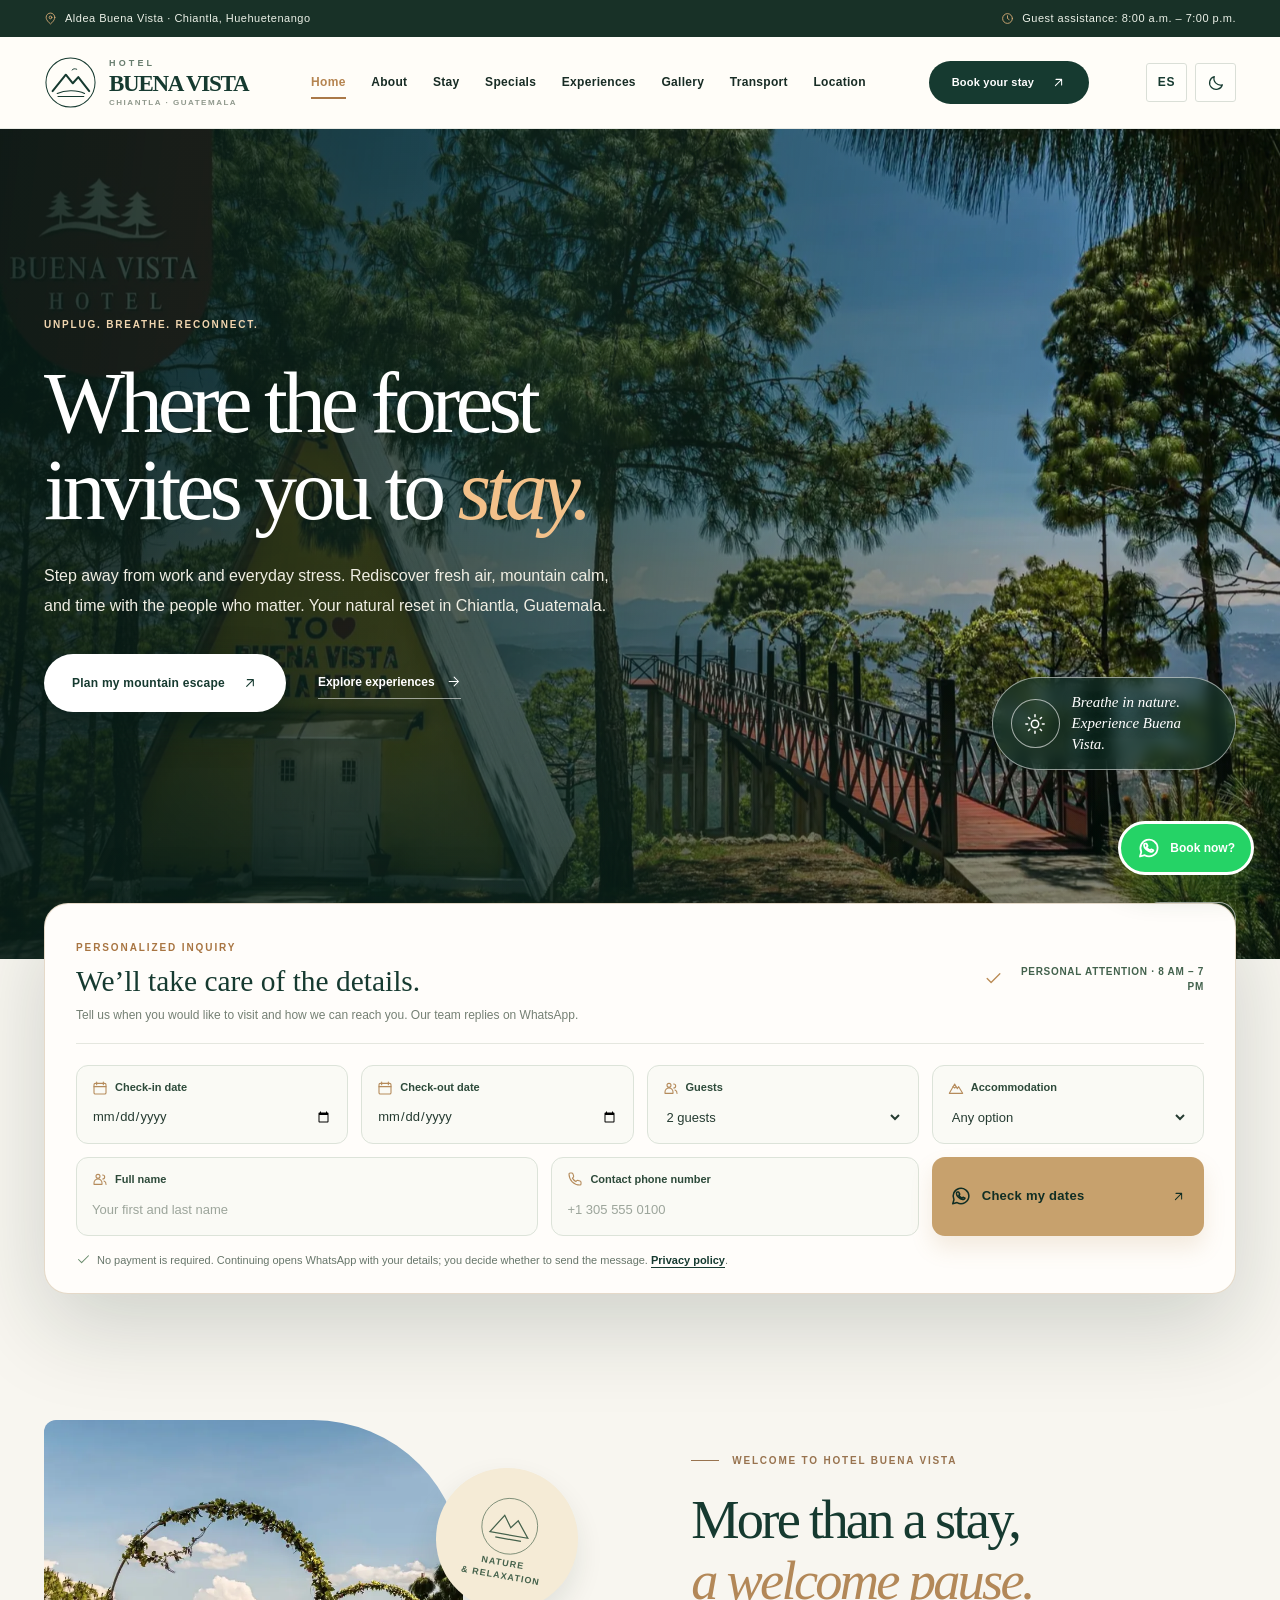
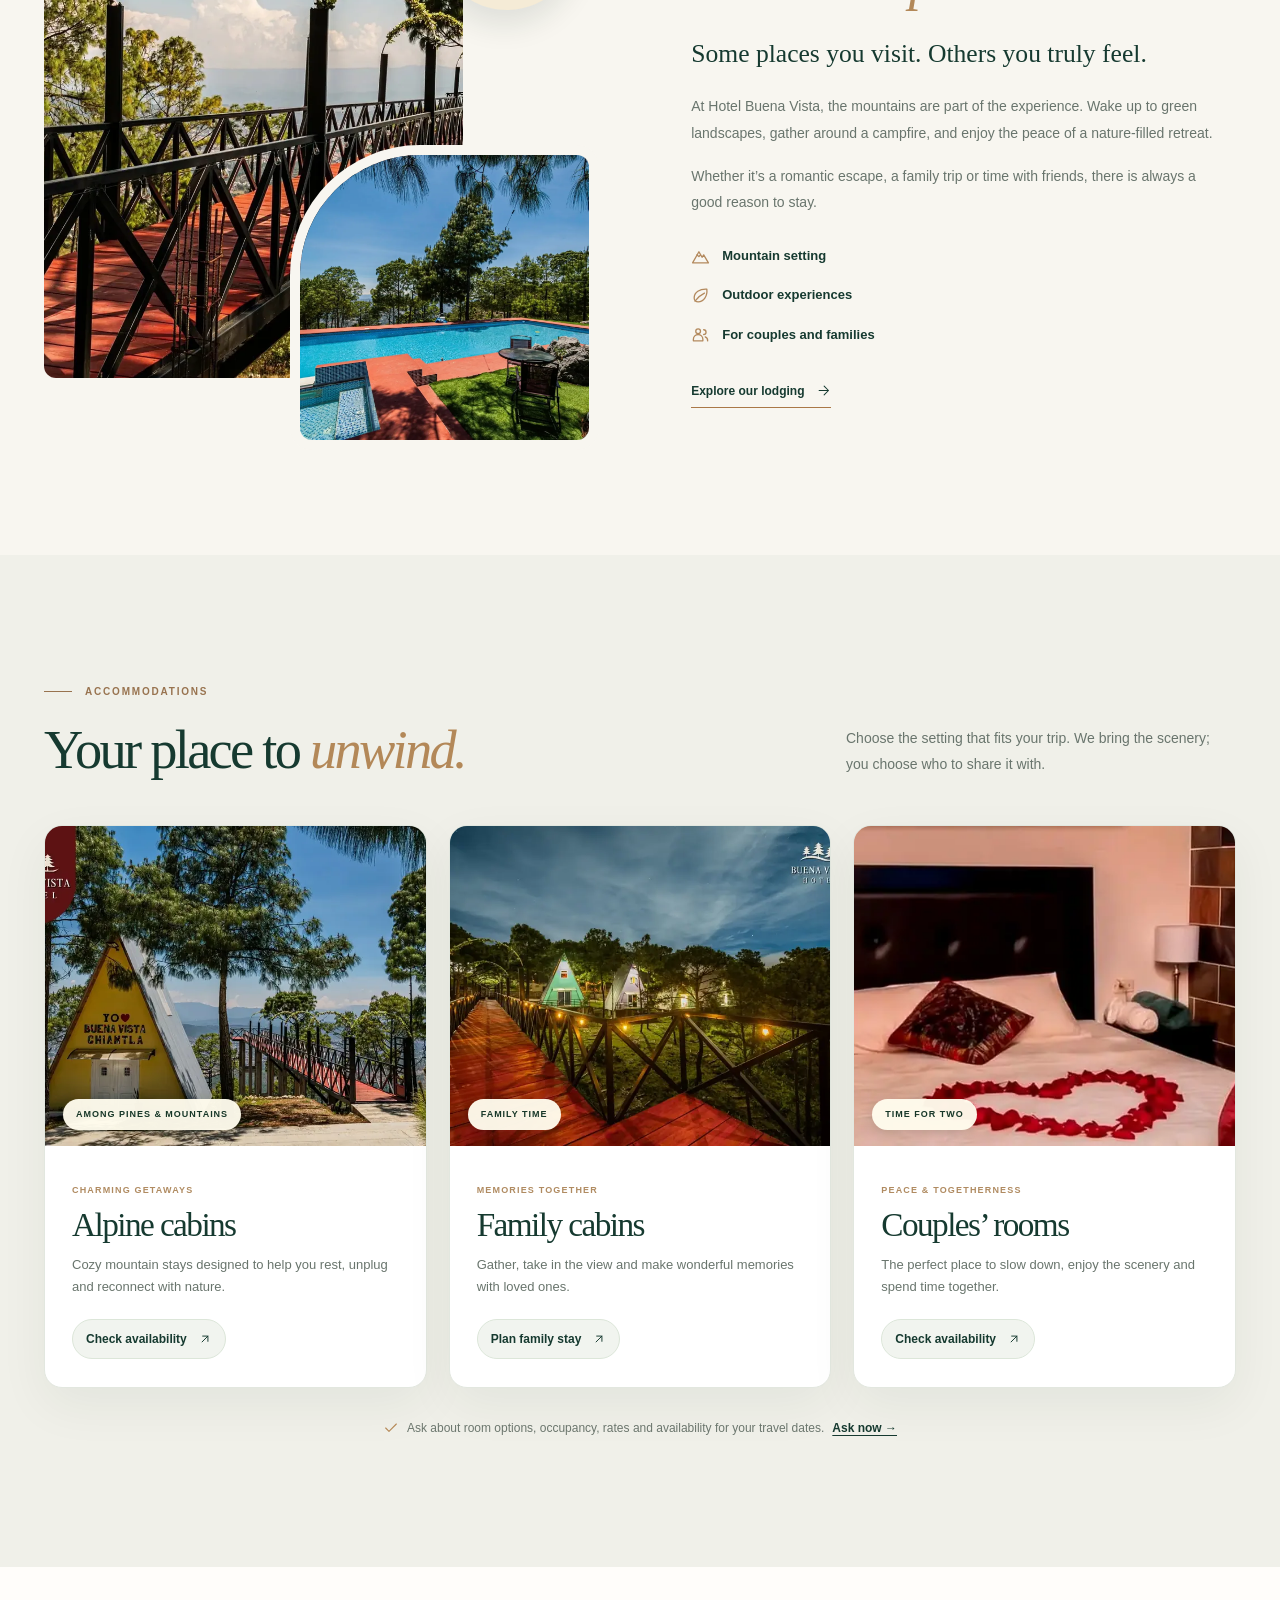
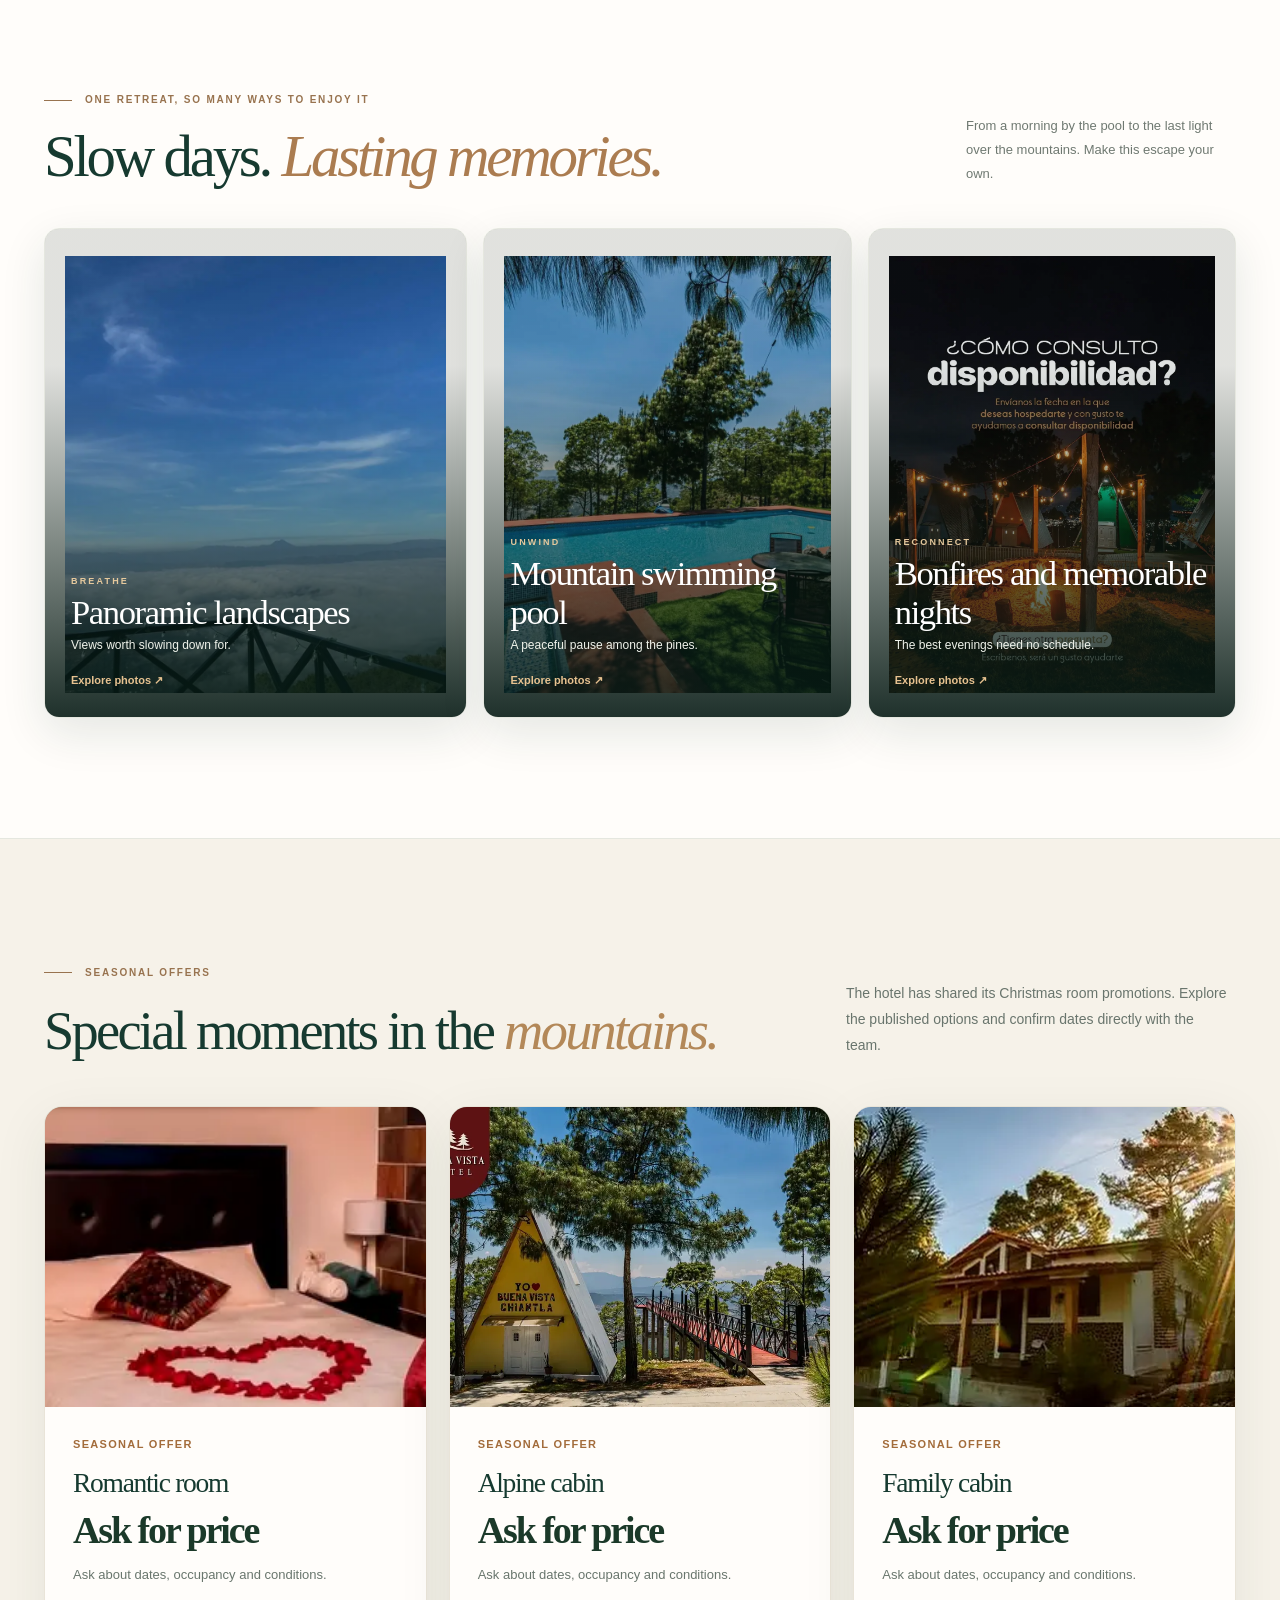
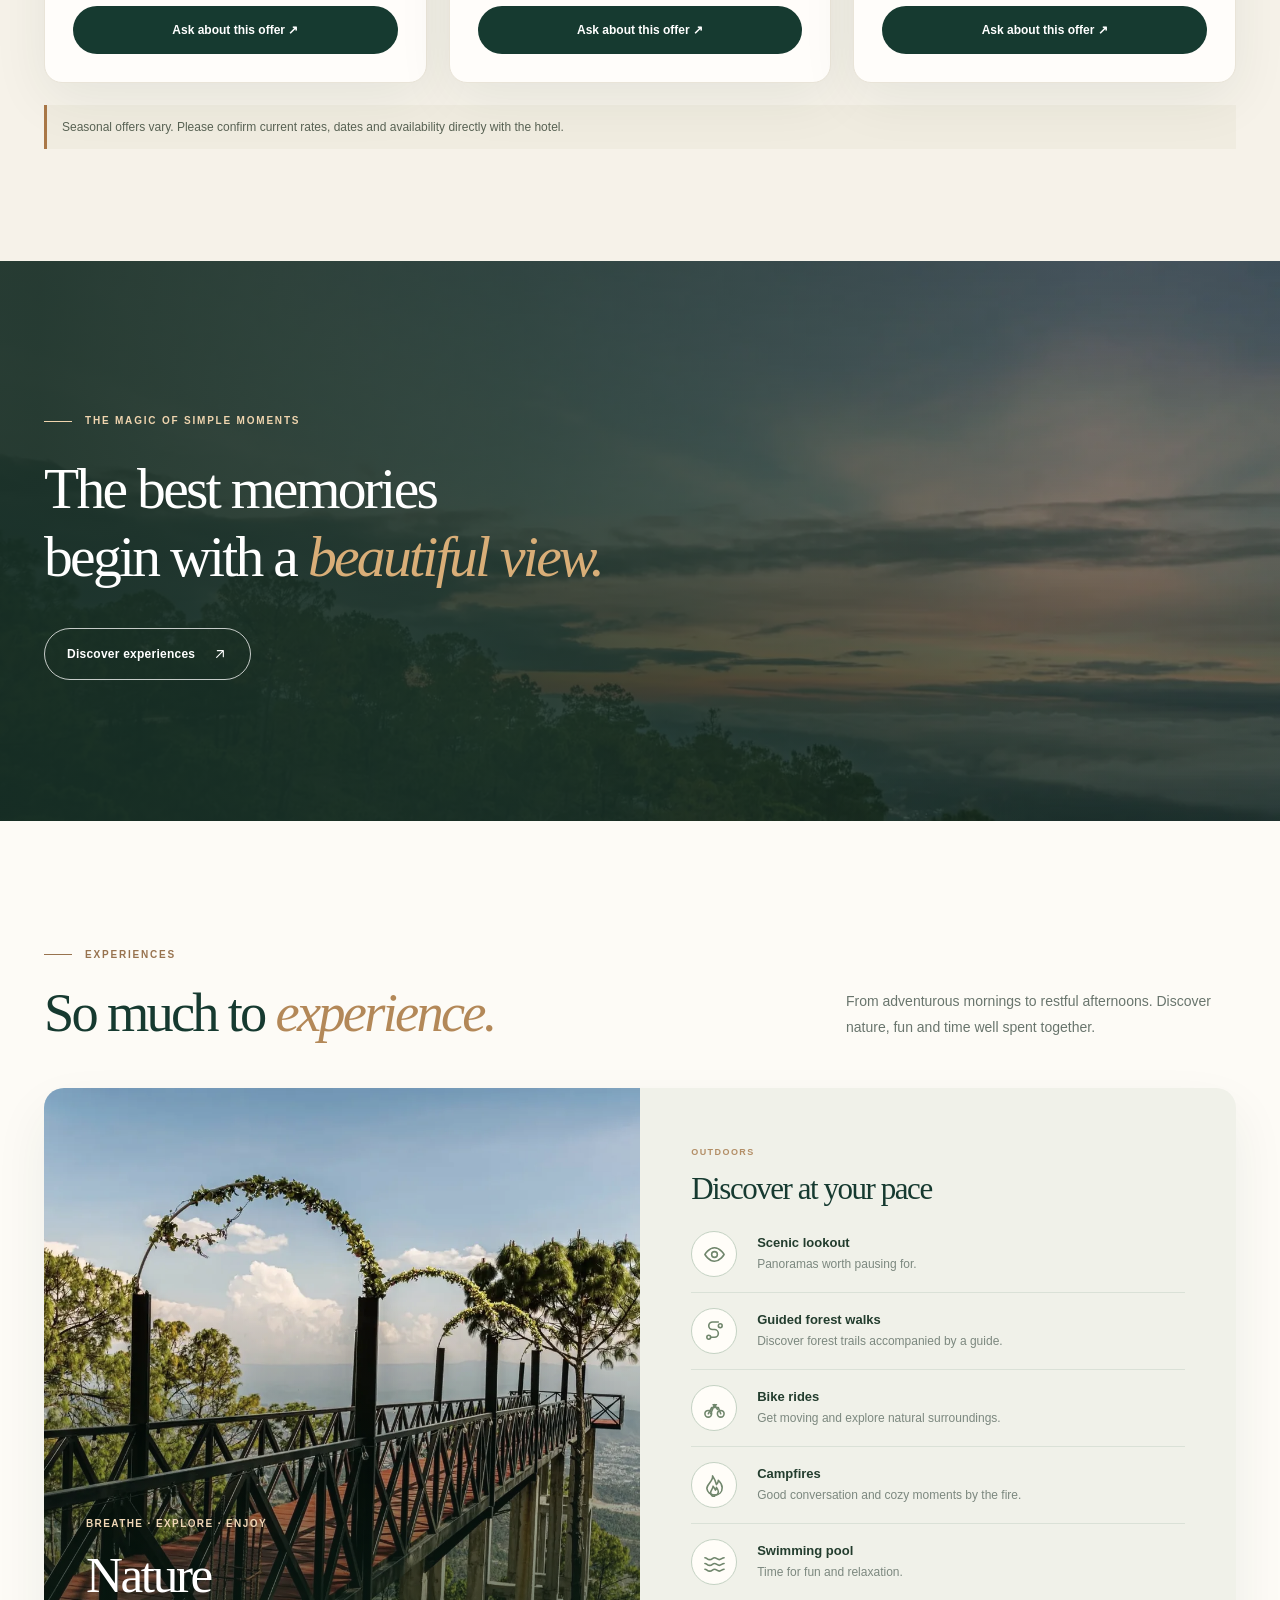
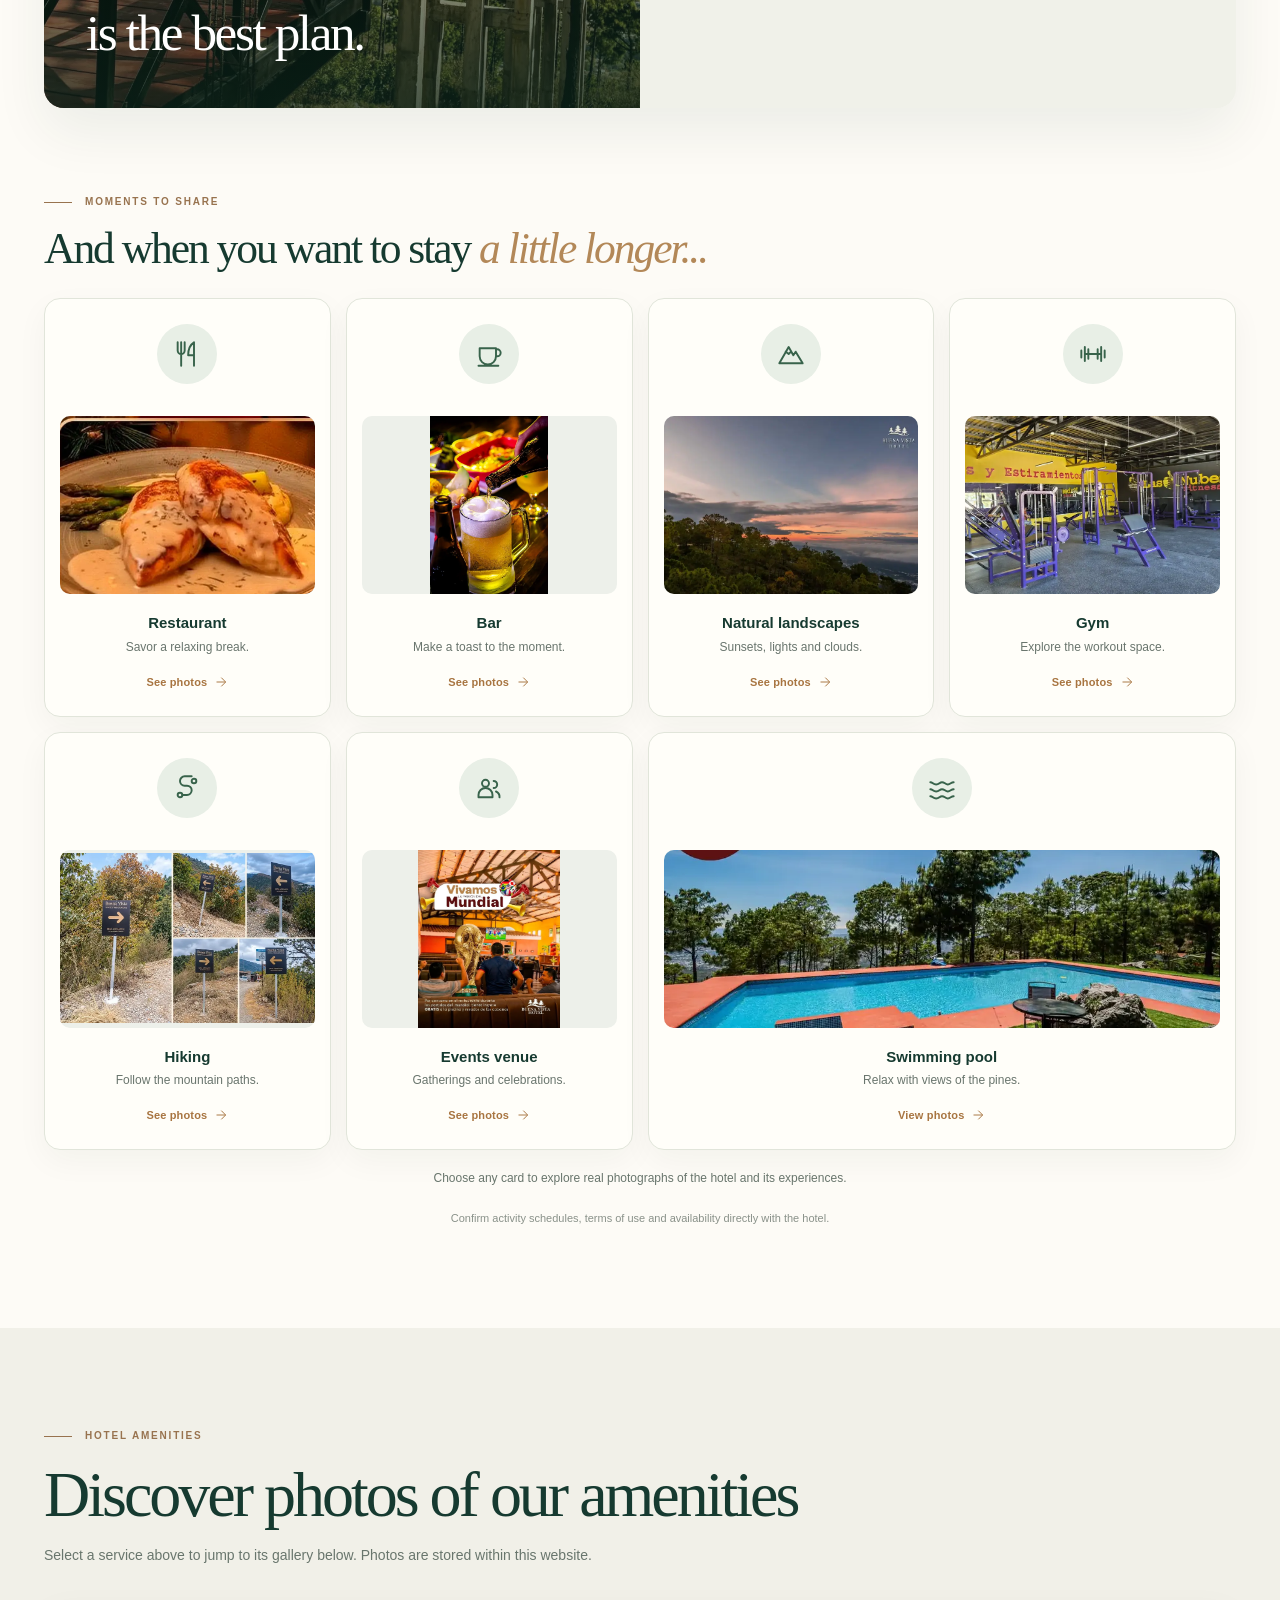
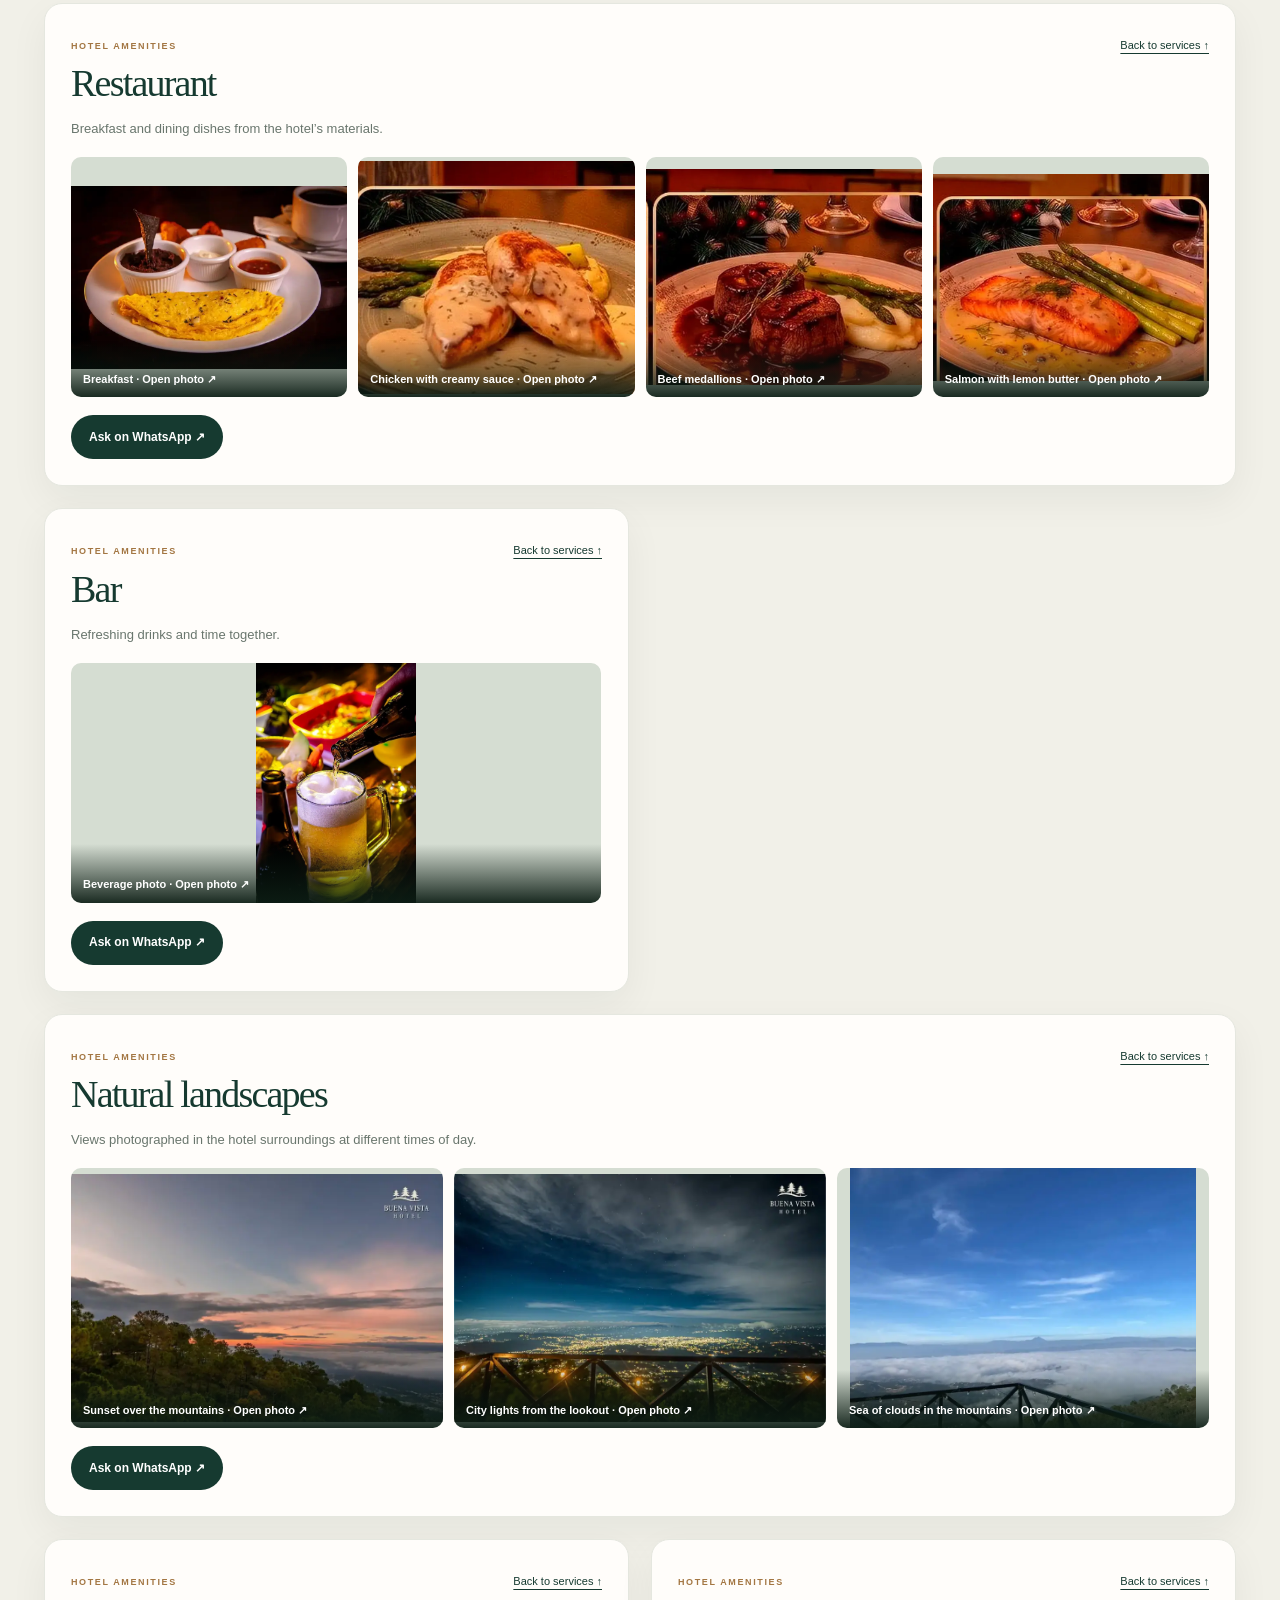
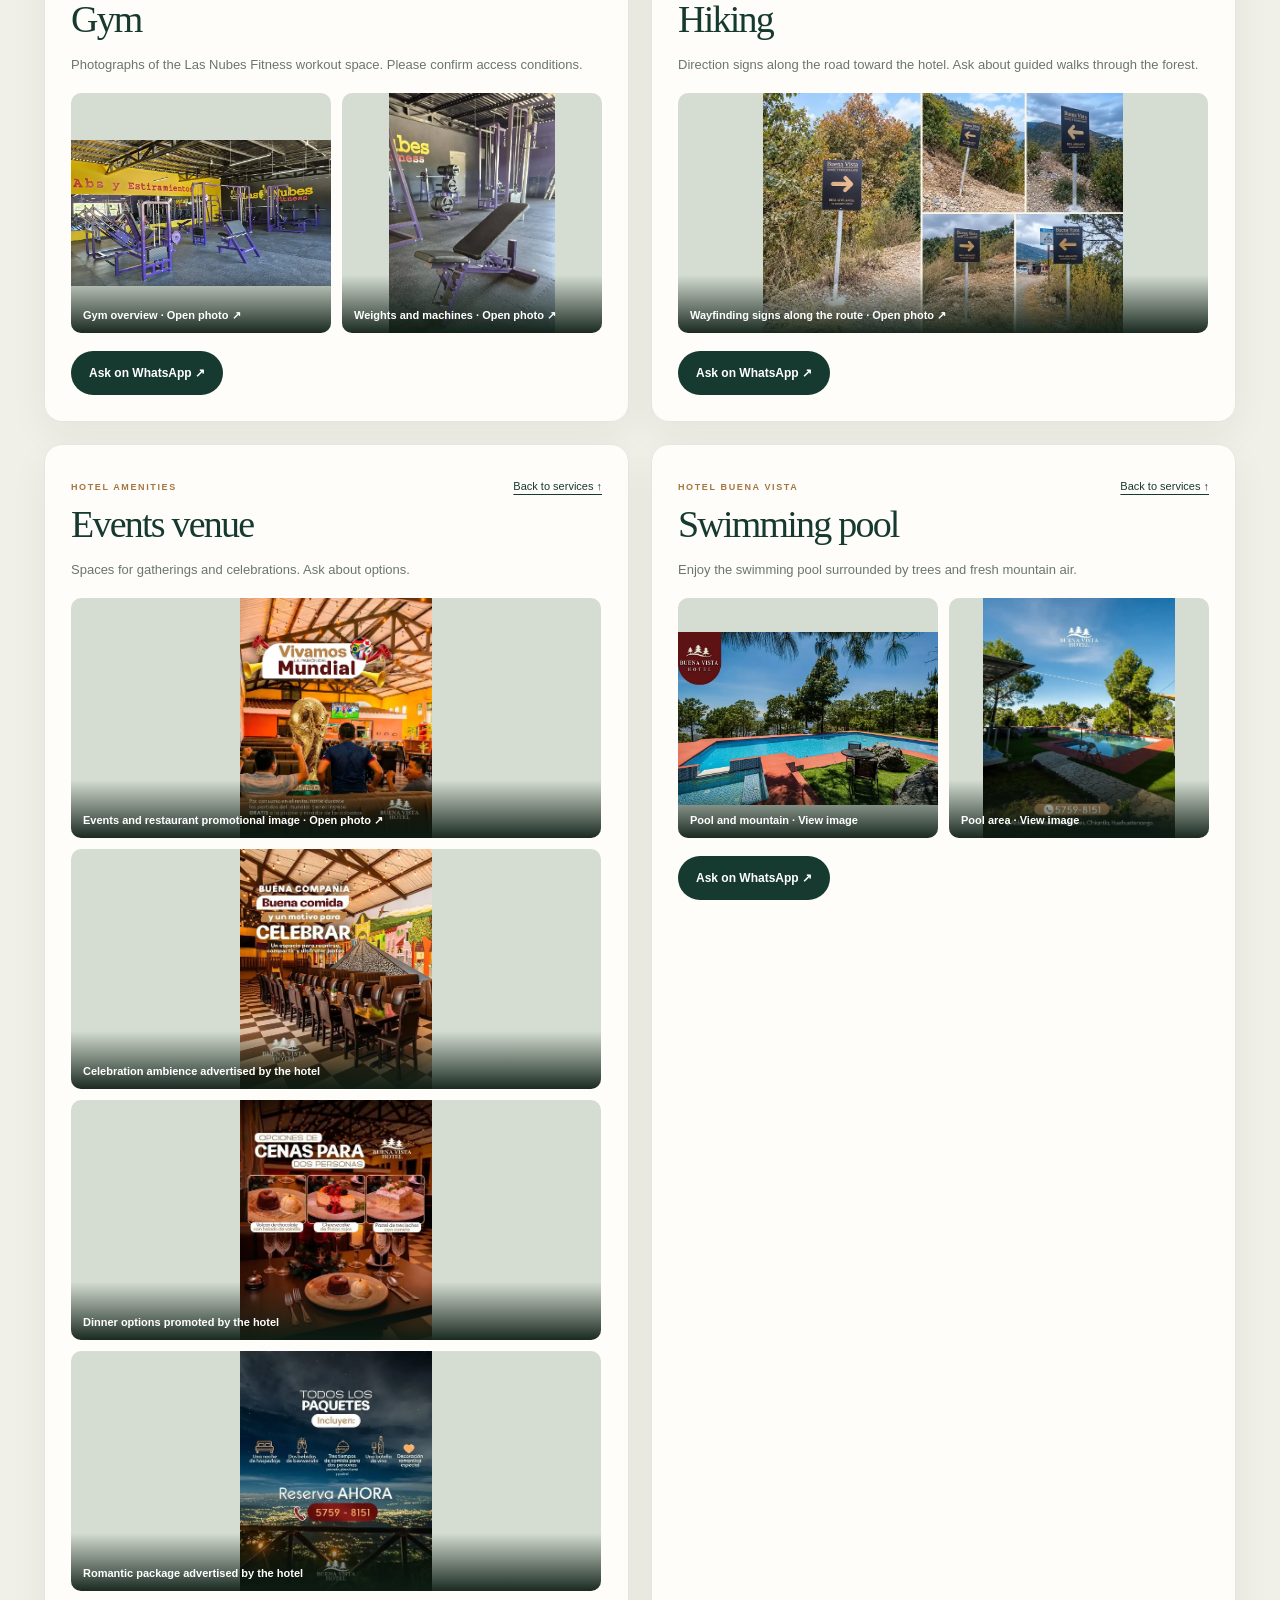
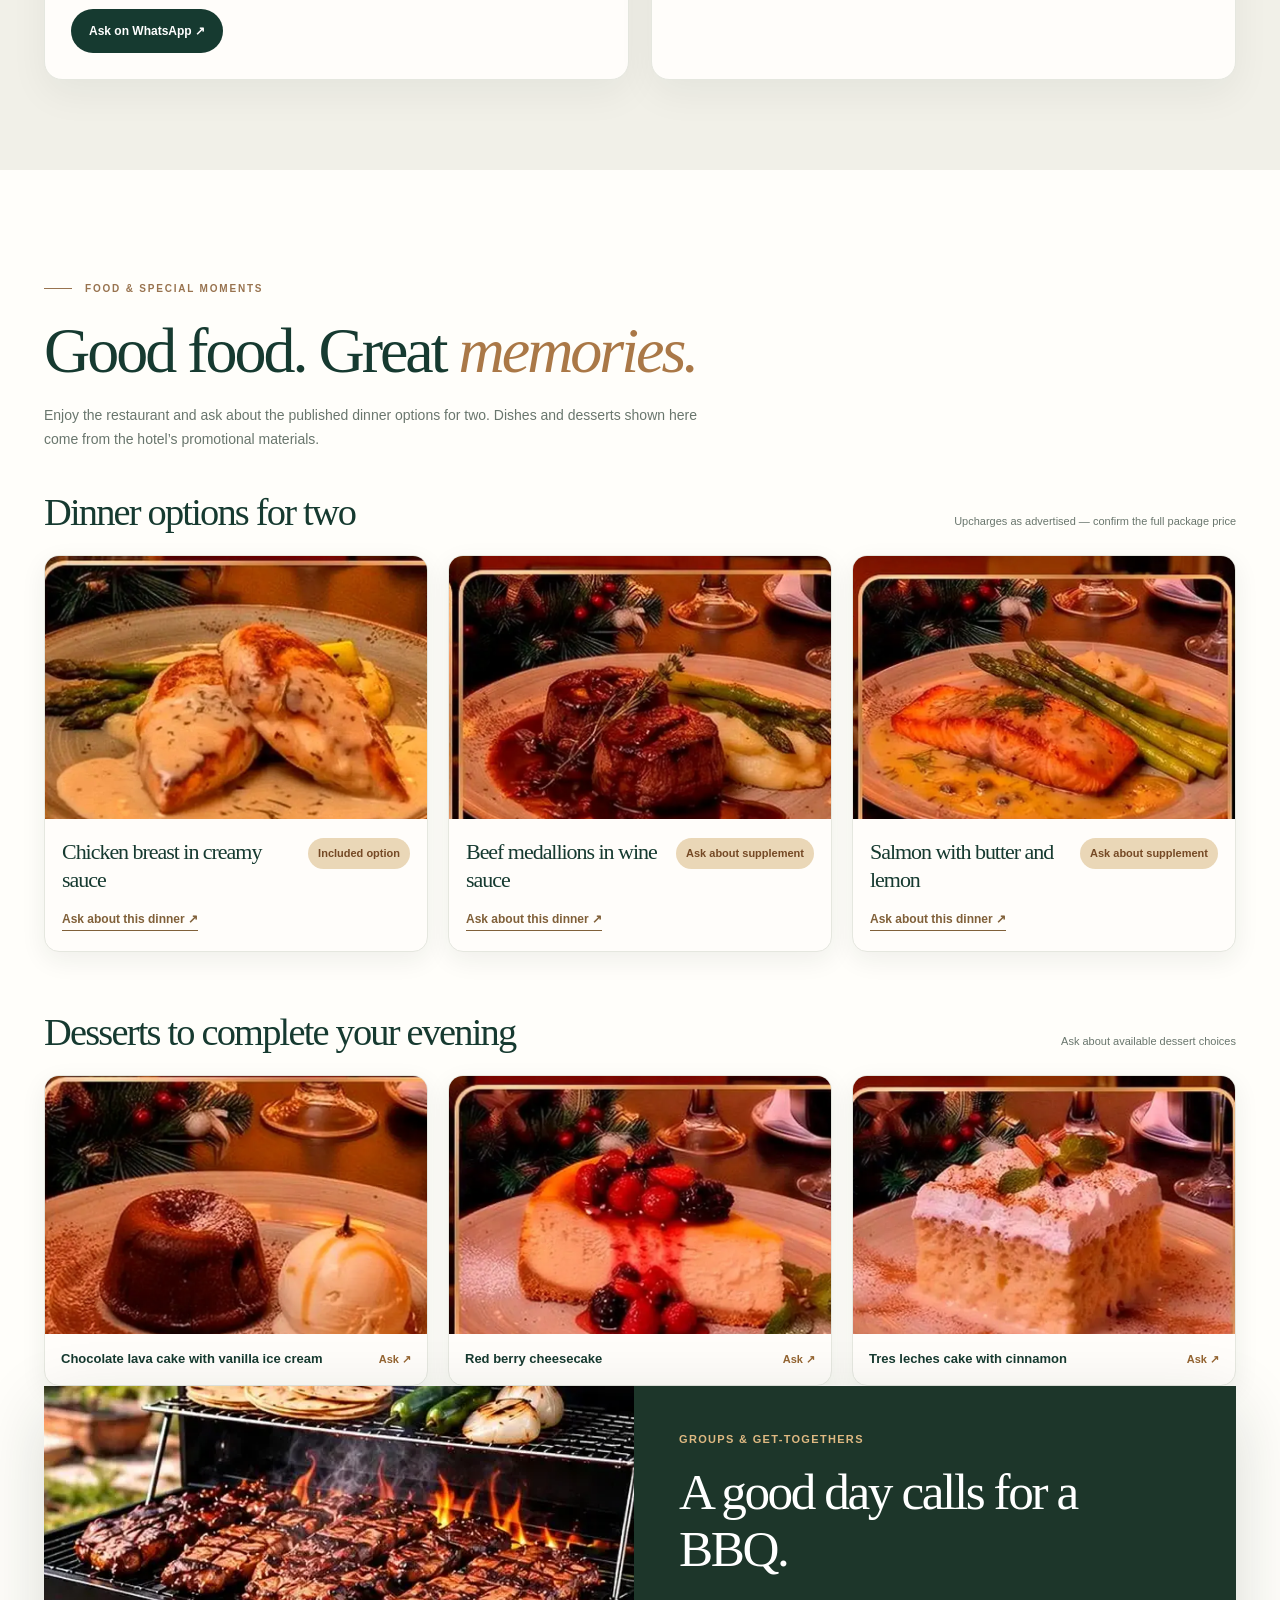
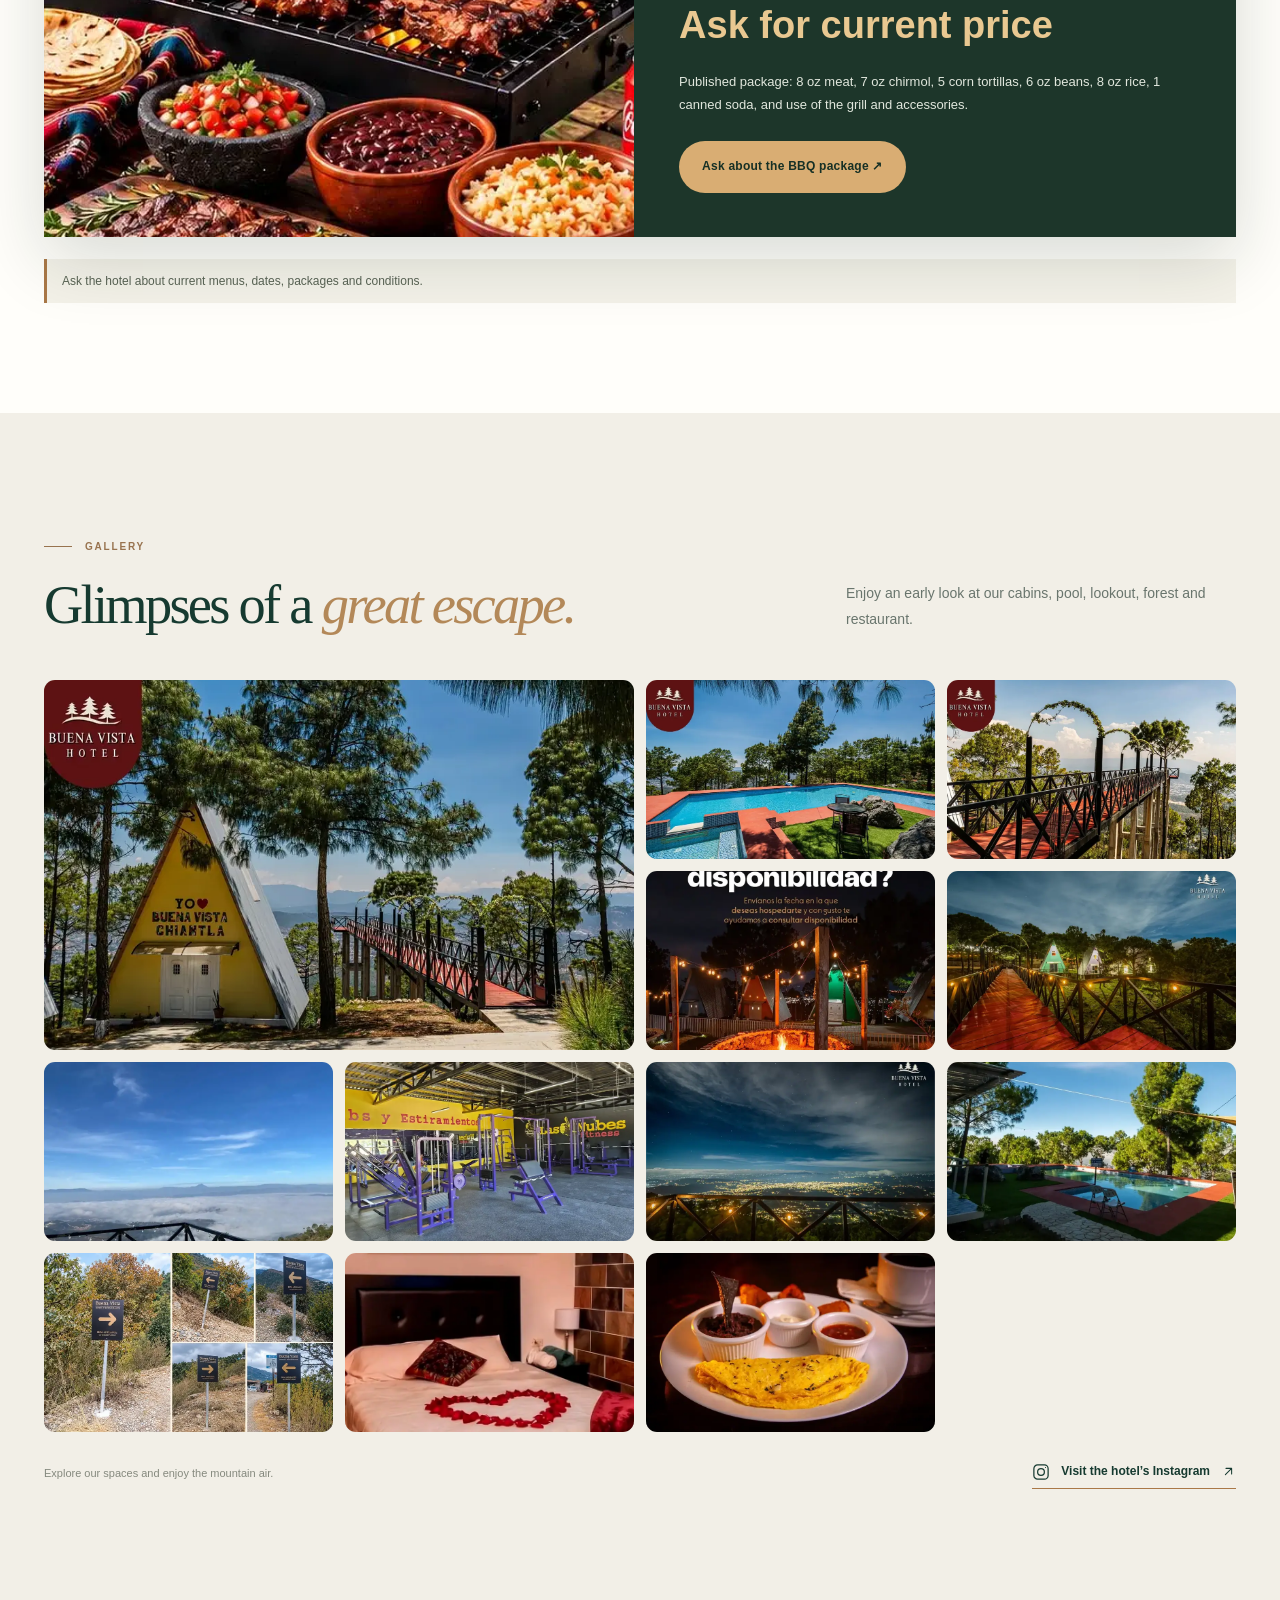
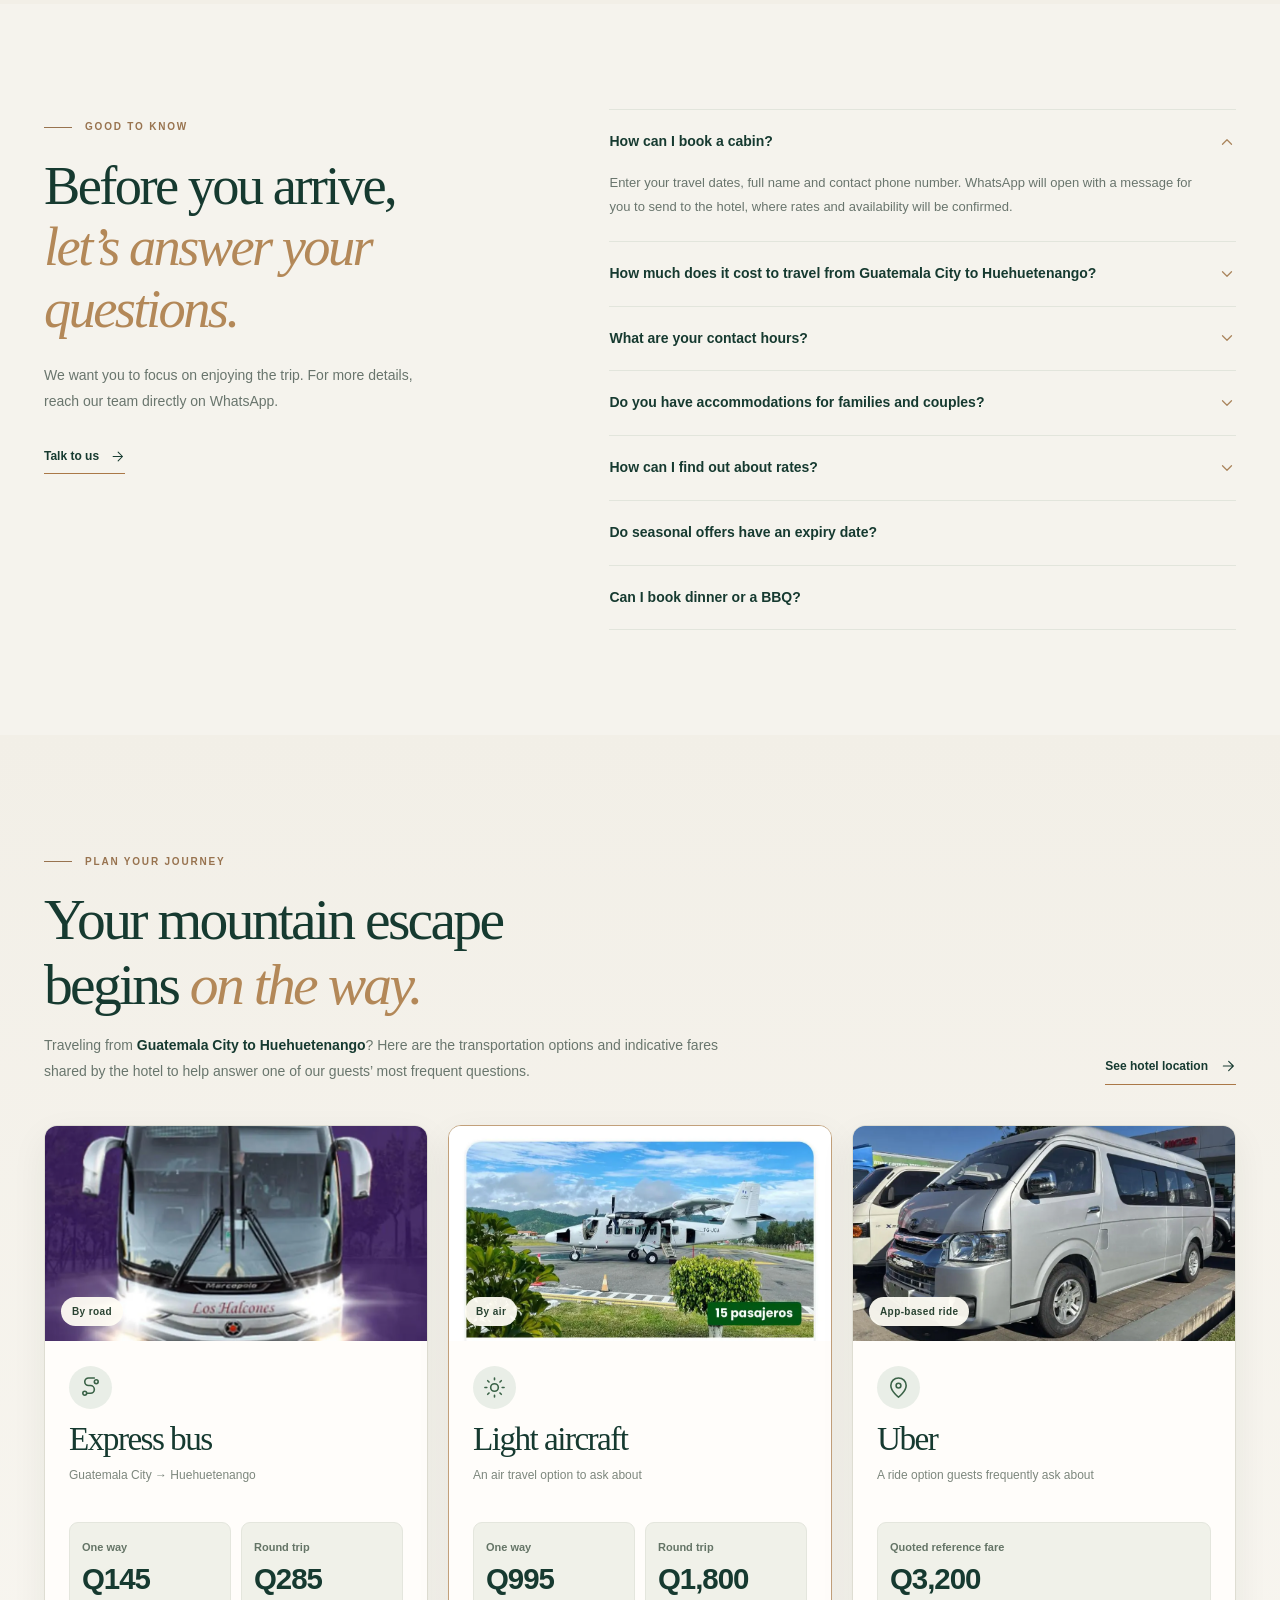
==== commit ecc81ccc: "Add files via upload" ====
--- a/en/index.html
+++ b/en/index.html
@@ -8,7 +8,7 @@
 <link href="../assets/icons/favicon.svg" rel="icon" type="image/svg+xml"/>
 <link href="../assets/icons/apple-touch-icon.png" rel="apple-touch-icon"/>
 <link as="image" fetchpriority="high" href="../assets/img/cabana-alpina-exterior-real.webp" rel="preload"/>
-<link href="../styles.css?v=20261109-premium-v5" rel="stylesheet"/>
+<link href="../styles.css?v=20261109-transport-v6" rel="stylesheet"/>
 <title>Hotel Buena Vista | Mountain Cabins in Chiantla, Guatemala</title>
 <meta content="Hotel Buena Vista in Chiantla, Huehuetenango, Guatemala. Alpine cabins, couples rooms, panoramic pool, viewpoint and restaurant. Ask about availability with your dates and contact details." name="description"/><meta content="index,follow,max-image-preview:large" name="robots"/><meta content="light dark" name="color-scheme"/><meta content="website" property="og:type"/><meta content="Hotel Buena Vista" property="og:site_name"/><meta content="en_US" property="og:locale"/><meta content="Hotel Buena Vista | Mountain Cabins in Chiantla, Guatemala" property="og:title"/><meta content="Hotel Buena Vista in Chiantla, Huehuetenango, Guatemala. Alpine cabins, couples rooms, panoramic pool, viewpoint and restaurant. Ask about availability with your dates and contact details." property="og:description"/><meta content="https://hotelbuenavista.online/en/" property="og:url"/><meta content="https://hotelbuenavista.online/assets/img/og-buena-vista-en.jpg" property="og:image"/><meta content="https://hotelbuenavista.online/assets/img/og-buena-vista-en.jpg" property="og:image:secure_url"/><meta content="1200" property="og:image:width"/><meta content="630" property="og:image:height"/><meta content="image/jpeg" property="og:image:type"/><meta content="Hotel Buena Vista - mountain escape in Chiantla" property="og:image:alt"/><meta content="summary_large_image" name="twitter:card"/><meta content="https://hotelbuenavista.online/assets/img/og-buena-vista-en.jpg" name="twitter:image"/><meta content="Hotel Buena Vista | Mountain Cabins in Chiantla, Guatemala" name="twitter:title"/><meta content="Hotel Buena Vista in Chiantla, Huehuetenango: alpine cabins, romantic rooms, mountain views, restaurant, dinner options and group BBQ packages. Book via WhatsApp." name="twitter:description"/><link href="https://hotelbuenavista.online/en/" rel="canonical"/><link href="https://hotelbuenavista.online/" hreflang="es-GT" rel="alternate"/><link href="https://hotelbuenavista.online/en/" hreflang="en" rel="alternate"/><link href="https://hotelbuenavista.online/" hreflang="x-default" rel="alternate"/><script type="application/ld+json">{"@context":"https://schema.org","@graph":[{"@type":"Hotel","@id":"https://hotelbuenavista.online/en/#hotel","name":"Hotel Buena Vista","description":"Hotel Buena Vista in Chiantla, Huehuetenango: alpine cabins, romantic rooms, mountain views, restaurant, dinner options and group BBQ packages. Book via WhatsApp.","telephone":"+50257598151","email":"Hotelbuenavista502@gmail.com","image":["https://hotelbuenavista.online/assets/img/og-buena-vista-en.jpg"],"address":{"@type":"PostalAddress","streetAddress":"Cantón Buena Vista, Aldea San Antonio las Nubes","addressLocality":"Chiantla","addressRegion":"Huehuetenango","postalCode":"13001","addressCountry":"GT"},"hasMap":"https://www.google.com/maps/search/?api=1&query=Hotel%20y%20Restaurante%20Buena%20Vista%2C%20Chiantla%2C%20Huehuetenango%2C%20Guatemala&query_place_id=ChIJzRrWXWcVjIURyS6rai3AE9U","sameAs":["https://www.instagram.com/buenavistahotelgt/","https://www.facebook.com/hotelyrestaurantebuenavista/?locale=es_LA"],"availableLanguage":["es","en"],"amenityFeature":[{"@type":"LocationFeatureSpecification","name":"Alpine cabins","value":true},{"@type":"LocationFeatureSpecification","name":"Family cabins","value":true},{"@type":"LocationFeatureSpecification","name":"Couples rooms","value":true},{"@type":"LocationFeatureSpecification","name":"Swimming pool","value":true},{"@type":"LocationFeatureSpecification","name":"Scenic lookout","value":true},{"@type":"LocationFeatureSpecification","name":"Restaurant","value":true},{"@type":"LocationFeatureSpecification","name":"Bar","value":true},{"@type":"LocationFeatureSpecification","name":"Guided forest walks","value":true},{"@type":"LocationFeatureSpecification","name":"Bicycle rides","value":true},{"@type":"LocationFeatureSpecification","name":"Campfires","value":true},{"@type":"LocationFeatureSpecification","name":"Pool table","value":true},{"@type":"LocationFeatureSpecification","name":"Gym","value":true},{"@type":"LocationFeatureSpecification","name":"Soccer field","value":true},{"@type":"LocationFeatureSpecification","name":"Dinner options","value":true},{"@type":"LocationFeatureSpecification","name":"BBQ package","value":true},{"@type":"LocationFeatureSpecification","name":"Event space","value":true}],"potentialAction":{"@type":"CommunicateAction","name":"Ask for availability","target":"https://wa.me/50257598151"},"openingHoursSpecification":{"@type":"OpeningHoursSpecification","opens":"08:00","closes":"19:00"}},{"@type":"WebSite","name":"Hotel Buena Vista","url":"https://hotelbuenavista.online/"},{"@type":"WebPage","name":"Hotel Buena Vista | Mountain Cabins in Chiantla, Guatemala","url":"https://hotelbuenavista.online/en/","description":"Escape to Hotel Buena Vista in Chiantla, Huehuetenango: alpine cabins, family lodging, pool, forest trails, panoramic views and restaurant. Ask about availability via WhatsApp.","inLanguage":"en","about":{"@id":"https://hotelbuenavista.online/en/#hotel"}}]}</script></head>
 <body class="en-site premium-site" data-assets="../assets/img/">
@@ -60,6 +60,7 @@
 <a href="#alojamientos">Stay</a><a href="#promociones">Specials</a>
 <a href="#experiencias">Experiences</a>
 <a href="#galeria">Gallery</a>
+<a href="#transporte">Transport</a>
 <a href="#ubicacion">Location</a>
 <a class="nav-mobile-cta" href="https://wa.me/50257598151?text=Hello%20Hotel%20Buena%20Vista%21%20I%20would%20like%20to%20ask%20about%20a%20stay%2C%20options%20and%20rates." rel="noopener noreferrer" target="_blank">Book via WhatsApp</a>
 </nav>
@@ -175,17 +176,65 @@
 </div>
 </section>
 <section class="section faq-section"><div class="container faq-grid"><div class="reveal"><span class="eyebrow"><span class="eyebrow-line"></span> GOOD TO KNOW</span><h2>Before you arrive,<br/><em>let’s answer your questions.</em></h2><p>We want you to focus on enjoying the trip. For more details, reach our team directly on WhatsApp.</p><a class="text-link" href="https://wa.me/50257598151?text=Hello%20Hotel%20Buena%20Vista%21%20I%20would%20like%20more%20information%20about%20staying%20at%20your%20hotel." rel="noopener noreferrer" target="_blank">Talk to us <svg class="icon"><use href="#i-arrow"></use></svg></a></div><div class="faq-list reveal">
-<details open=""><summary>How can I book a cabin? <svg class="icon"><use href="#i-chevron"></use></svg></summary><p>Enter your travel dates, full name and contact phone number. WhatsApp will open with a message for you to send to the hotel, where rates and availability will be confirmed.</p></details>
+<details open=""><summary>How can I book a cabin? <svg class="icon"><use href="#i-chevron"></use></svg></summary><p>Enter your travel dates, full name and contact phone number. WhatsApp will open with a message for you to send to the hotel, where rates and availability will be confirmed.</p></details><details><summary>How much does it cost to travel from Guatemala City to Huehuetenango? <svg class="icon"><use href="#i-chevron"></use></svg></summary><p>Reference fares shared by the hotel: express bus Q145 one way or Q285 round trip; light aircraft Q995 one way or Q1,800 round trip; and Uber Q3,200 with trip details to be confirmed. Fares may change, and the last leg to Chiantla may be additional. <a href="#transporte">See transport options</a>.</p></details>
 <details><summary>What are your contact hours? <svg class="icon"><use href="#i-chevron"></use></svg></summary><p>Our contact hours are 8:00 a.m. to 7:00 p.m. Please confirm actual check-in and check-out times with the hotel.</p></details>
 <details><summary>Do you have accommodations for families and couples? <svg class="icon"><use href="#i-chevron"></use></svg></summary><p>Yes. We offer alpine cabins, family cabins and rooms for couples. Please confirm each option’s features and occupancy before booking.</p></details>
 <details><summary>How can I find out about rates? <svg class="icon"><use href="#i-chevron"></use></svg></summary><p>Rates and availability are confirmed directly by the hotel. Tell us your dates, number of guests and preferred lodging type.</p></details>
 <details><summary>Do seasonal offers have an expiry date?</summary><p>Yes, offers change by date. Ask us on WhatsApp for valid rates and conditions.</p></details><details><summary>Can I book dinner or a BBQ?</summary><p>Please ask the hotel about current package inclusions, rates and conditions.</p></details></div></div></section>
+
+<section class="section transport-section" id="transporte" aria-labelledby="transport-heading">
+  <div class="container">
+    <div class="transport-intro reveal">
+      <div><span class="eyebrow"><span class="eyebrow-line"></span> PLAN YOUR JOURNEY</span>
+        <h2 id="transport-heading">Your mountain escape begins <em>on the way.</em></h2>
+        <p>Traveling from <strong>Guatemala City to Huehuetenango</strong>? Here are the transportation options and indicative fares shared by the hotel to help answer one of our guests’ most frequent questions.</p>
+      </div>
+      <a class="transport-intro-link" href="#ubicacion">See hotel location <svg class="icon" aria-hidden="true"><use href="#i-arrow"></use></svg></a>
+    </div>
+    <div class="transport-grid">
+      <article class="transport-card reveal">
+        <div class="transport-media"><img src="../assets/img/transporte-bus-expres.webp" alt="Road coach, reference image provided for transportation information" loading="lazy" decoding="async" width="840" height="700"/><span class="transport-category">By road</span></div>
+        <div class="transport-body"><div class="transport-icon"><svg class="icon" aria-hidden="true"><use href="#i-route"></use></svg></div>
+          <h3>Express bus</h3><p class="transport-subtitle">Guatemala City → Huehuetenango</p>
+          <div class="transport-rates"><div><span>One way</span><strong>Q145</strong></div><div><span>Round trip</span><strong>Q285</strong></div></div>
+          <p class="transport-footnote">Confirm terminal, schedules, availability and booking terms with the operator.</p>
+          <a class="transport-action" href="https://wa.me/50257598151?text=Hello%2C%20Hotel%20Buena%20Vista.%20Could%20you%20guide%20me%20on%20express%20bus%20transport%20from%20Guatemala%20City%20to%20Huehuetenango%2C%20including%20schedules%20and%20getting%20to%20the%20hotel%20afterward%3F" target="_blank" rel="noopener noreferrer">Ask about bus travel <svg class="icon" aria-hidden="true"><use href="#i-arrow-up"></use></svg></a>
+        </div>
+      </article>
+      <article class="transport-card transport-card-featured reveal">
+        <div class="transport-media"><img src="../assets/img/transporte-avioneta-pista.webp" alt="White light aircraft on a runway, reference photo provided by the hotel" loading="lazy" decoding="async" width="1125" height="656"/><span class="transport-category">By air</span></div>
+        <div class="transport-body"><div class="transport-icon"><svg class="icon" aria-hidden="true"><use href="#i-sun"></use></svg></div>
+          <h3>Light aircraft</h3><p class="transport-subtitle">An air travel option to ask about</p>
+          <div class="transport-rates"><div><span>One way</span><strong>Q995</strong></div><div><span>Round trip</span><strong>Q1,800</strong></div></div>
+          <p class="transport-footnote">Routes, operation, schedules and seats are subject to confirmation.</p>
+          <a class="transport-action" href="https://wa.me/50257598151?text=Hello%2C%20Hotel%20Buena%20Vista.%20I%20would%20like%20information%20about%20light%20aircraft%20travel%20to%20Huehuetenango%2C%20including%20schedules%2C%20availability%20and%20current%20fares." target="_blank" rel="noopener noreferrer">Ask about flights <svg class="icon" aria-hidden="true"><use href="#i-arrow-up"></use></svg></a>
+        </div>
+      </article>
+      <article class="transport-card reveal">
+        <div class="transport-media"><img src="../assets/img/transporte-privado-minibus.webp" alt="Silver passenger minibus; illustrative photo for ground transportation" loading="lazy" decoding="async" width="1046" height="665"/><span class="transport-category">App-based ride</span></div>
+        <div class="transport-body"><div class="transport-icon"><svg class="icon" aria-hidden="true"><use href="#i-location"></use></svg></div>
+          <h3>Uber</h3><p class="transport-subtitle">A ride option guests frequently ask about</p>
+          <div class="transport-rate-single"><span>Quoted reference fare</span><strong>Q3,200</strong><small>Confirm the route and whether this is a one-way fare</small></div>
+          <p class="transport-footnote">The pictured vehicle is illustrative, not a confirmed Uber vehicle.</p>
+          <a class="transport-action" href="https://wa.me/50257598151?text=Hello%2C%20Hotel%20Buena%20Vista.%20Can%20you%20clarify%20the%20Uber%20or%20app-based%20ride%20from%20Guatemala%20City%20to%20Huehuetenango%20listed%20at%20Q3%2C200%3F%20What%20does%20the%20fare%20cover%3F" target="_blank" rel="noopener noreferrer">Ask about the ride <svg class="icon" aria-hidden="true"><use href="#i-arrow-up"></use></svg></a>
+        </div>
+      </article>
+    </div>
+    <div class="transport-bottom reveal">
+      <div class="transport-extra-photo"><img src="../assets/img/transporte-avioneta-vuelo.webp" loading="lazy" decoding="async" alt="Small aircraft at an airfield, additional reference photo" width="299" height="168"/></div>
+      <div><strong>How do I reach Hotel Buena Vista itself?</strong><p>The fares above cover the stated trip to Huehuetenango, not necessarily the final transfer to the hotel in Chiantla. Ask about the last leg before traveling.</p></div>
+      <a href="https://wa.me/50257598151?text=Hello%2C%20Hotel%20Buena%20Vista.%20I%20am%20traveling%20from%20Guatemala%20City%20and%20need%20directions%20for%20the%20last%20leg%20to%20your%20property%20in%20Chiantla.%20Could%20you%20guide%20me%3F" target="_blank" rel="noopener noreferrer">Ask for directions <svg class="icon" aria-hidden="true"><use href="#i-arrow-up"></use></svg></a>
+    </div>
+    <p class="transport-disclaimer">Fares in Guatemalan quetzales were shared by the hotel for reference only, not as binding quotes. Prices may change depending on season, availability and operator. Please confirm whether the hotel can arrange transportation bookings. Reference photos do not guarantee specific vehicles or providers.</p>
+  </div>
+</section>
+
 <section class="section location-section" id="ubicacion"><div class="container"><div class="section-top location-top reveal"><div><span class="eyebrow"><span class="eyebrow-line"></span> FIND US</span><h2>Your retreat is in <em>Chiantla.</em></h2></div><p>Find us in the mountains of Huehuetenango, surrounded by nature and far from the everyday rush.</p></div><div class="location-grid"><div class="contact-card reveal"><span class="mini-label">WE LOOK FORWARD TO SEEING YOU</span><h3>Hotel Buena Vista</h3><p class="contact-intro">Your next memorable story begins with a visit.</p><div class="contact-row"><span><svg class="icon"><use href="#i-location"></use></svg></span><div><small>LOCATION</small><strong>Cantón Buena Vista, San Antonio las Nubes, Chiantla, Huehuetenango</strong></div></div><div class="contact-row"><span><svg class="icon"><use href="#i-clock"></use></svg></span><div><small>GUEST ASSISTANCE</small><strong>8:00 a.m. – 7:00 p.m.</strong></div></div><div class="contact-row"><span><svg class="icon"><use href="#i-phone"></use></svg></span><div><small>PHONE &amp; WHATSAPP</small><a href="tel:+50257598151">+502 5759-8151</a></div></div><div class="contact-row"><span><svg class="icon"><use href="#i-mail"></use></svg></span><div><small>EMAIL</small><a class="email-address" href="mailto:Hotelbuenavista502@gmail.com">Hotelbuenavista502@gmail.com</a></div></div><div class="contact-actions"><a class="btn btn-dark" href="https://www.google.com/maps/search/?api=1&amp;query=Hotel%20y%20Restaurante%20Buena%20Vista%2C%20Chiantla%2C%20Huehuetenango%2C%20Guatemala&amp;query_place_id=ChIJzRrWXWcVjIURyS6rai3AE9U" rel="noopener noreferrer" target="_blank">Get directions <svg class="icon"><use href="#i-arrow-up"></use></svg></a><a class="text-link" href="https://wa.me/50257598151?text=Hello%20Hotel%20Buena%20Vista%21%20Could%20you%20tell%20me%20how%20to%20get%20to%20your%20hotel%3F" rel="noopener noreferrer" target="_blank">Ask for directions <svg class="icon"><use href="#i-arrow"></use></svg></a></div></div><div class="map-frame reveal"><iframe allowfullscreen="" loading="lazy" referrerpolicy="no-referrer-when-downgrade" src="https://maps.google.com/maps?q=Hotel%20y%20Restaurante%20Buena%20Vista%20San%20Antonio%20las%20Nubes%20Chiantla&amp;output=embed" title="Map showing Hotel Buena Vista in Chiantla, Huehuetenango"></iframe><a class="map-overlay-link" href="https://www.google.com/maps/search/?api=1&amp;query=Hotel%20y%20Restaurante%20Buena%20Vista%2C%20Chiantla%2C%20Huehuetenango%2C%20Guatemala&amp;query_place_id=ChIJzRrWXWcVjIURyS6rai3AE9U" rel="noopener noreferrer" target="_blank"><svg class="icon"><use href="#i-location"></use></svg> Open in Google Maps <svg class="icon"><use href="#i-arrow-up"></use></svg></a></div></div></div></section>
 <section class="final-cta"><div class="container final-cta-inner reveal"><div><span class="eyebrow eyebrow-light"><span class="eyebrow-line"></span> YOUR MOMENT IS WAITING</span><h2>Make room for<br/><em>something unforgettable.</em></h2><p>Mountains, fresh air and unhurried days. See you at Buena Vista?</p></div><a class="btn btn-light" href="https://wa.me/50257598151?text=Hello%20Hotel%20Buena%20Vista%21%20I%20would%20like%20to%20ask%20about%20a%20stay%2C%20options%20and%20rates." rel="noopener noreferrer" target="_blank">Book my stay <svg class="icon"><use href="#i-arrow-up"></use></svg></a></div></section>
 </main>
-<footer class="site-footer"><div class="container footer-main"><div class="footer-about"><a aria-label="Hotel Buena Vista, return to home" class="brand brand-footer" href="#inicio"><span class="brand-symbol"><svg aria-hidden="true" viewbox="0 0 68 68"><circle cx="34" cy="34" fill="none" r="31.5" stroke="currentColor" stroke-width="1.3"></circle><path d="M11 45 28 24l9 11 7-8 14 18" fill="none" stroke="currentColor" stroke-linecap="round" stroke-linejoin="round" stroke-width="2.6"></path><path d="M17 48c9-4 25-5 35 0M18 52h33" fill="none" stroke="currentColor" stroke-linecap="round" stroke-width="1.5"></path></svg></span><span class="brand-name"><small>HOTEL</small><strong>BUENA VISTA</strong><em>CHIANTLA · GUATEMALA</em></span></a><p>Surrounded by mountains and nature, there is always a reason to stay.</p><a aria-label="Visit Instagram" class="footer-social" href="https://www.instagram.com/buenavistahotelgt/" rel="noopener noreferrer" target="_blank"><svg class="icon"><use href="#i-instagram"></use></svg> Instagram <svg class="icon"><use href="#i-arrow-up"></use></svg></a><a aria-label="Visit Hotel Buena Vista on Facebook" class="footer-social footer-facebook" href="https://www.facebook.com/hotelyrestaurantebuenavista/?locale=es_LA" rel="noopener noreferrer" target="_blank"><svg aria-hidden="true" class="facebook-brand-icon" viewbox="0 0 36 36"><circle cx="18" cy="18" fill="#1877F2" r="18"></circle><path d="M20.8 32V20.5h3.9l.6-4.5h-4.5v-2.9c0-1.3.4-2.2 2.3-2.2h2.4V6.9c-.4-.1-1.9-.2-3.5-.2-3.5 0-6 2.1-6 6v3.3h-4v4.5h4V32h4.8Z" fill="#fff"></path></svg><span>Facebook</span><svg aria-hidden="true" class="icon"><use href="#i-arrow-up"></use></svg></a></div><div class="footer-col"><strong>EXPLORE</strong><a href="#nosotros">The hotel</a><a href="#alojamientos">Stay</a><a href="#experiencias">Experiences</a><a href="#galeria">Gallery</a><a href="privacidad.html">Privacy policy</a><a href="terminos.html">Terms of use</a></div><div class="footer-col"><strong>INFORMATION</strong><a href="#ubicacion">Location</a><a href="#reservas">Reservations</a><a href="https://www.google.com/maps/search/?api=1&amp;query=Hotel%20y%20Restaurante%20Buena%20Vista%2C%20Chiantla%2C%20Huehuetenango%2C%20Guatemala&amp;query_place_id=ChIJzRrWXWcVjIURyS6rai3AE9U" rel="noopener noreferrer" target="_blank">Get directions</a><a href="mailto:Hotelbuenavista502@gmail.com">Contact</a></div><div class="footer-contact"><strong>LET’S TALK</strong><a class="footer-phone" href="tel:+50257598151">+502 5759-8151</a><p>Cantón Buena Vista, San Antonio las Nubes, Chiantla, Huehuetenango</p><a class="footer-wa" href="https://wa.me/50257598151" rel="noopener noreferrer" target="_blank">Message us on WhatsApp <svg class="icon"><use href="#i-arrow-up"></use></svg></a></div></div><div class="container footer-bottom"><span>© <span id="year">2026</span> Hotel Buena Vista. All rights reserved.</span><span>Hotel Buena Vista · Nature and rest in Chiantla.</span><a href="#top">Back to top ↑</a></div></footer>
+<footer class="site-footer"><div class="container footer-main"><div class="footer-about"><a aria-label="Hotel Buena Vista, return to home" class="brand brand-footer" href="#inicio"><span class="brand-symbol"><svg aria-hidden="true" viewbox="0 0 68 68"><circle cx="34" cy="34" fill="none" r="31.5" stroke="currentColor" stroke-width="1.3"></circle><path d="M11 45 28 24l9 11 7-8 14 18" fill="none" stroke="currentColor" stroke-linecap="round" stroke-linejoin="round" stroke-width="2.6"></path><path d="M17 48c9-4 25-5 35 0M18 52h33" fill="none" stroke="currentColor" stroke-linecap="round" stroke-width="1.5"></path></svg></span><span class="brand-name"><small>HOTEL</small><strong>BUENA VISTA</strong><em>CHIANTLA · GUATEMALA</em></span></a><p>Surrounded by mountains and nature, there is always a reason to stay.</p><a aria-label="Visit Instagram" class="footer-social" href="https://www.instagram.com/buenavistahotelgt/" rel="noopener noreferrer" target="_blank"><svg class="icon"><use href="#i-instagram"></use></svg> Instagram <svg class="icon"><use href="#i-arrow-up"></use></svg></a><a aria-label="Visit Hotel Buena Vista on Facebook" class="footer-social footer-facebook" href="https://www.facebook.com/hotelyrestaurantebuenavista/?locale=es_LA" rel="noopener noreferrer" target="_blank"><svg aria-hidden="true" class="facebook-brand-icon" viewbox="0 0 36 36"><circle cx="18" cy="18" fill="#1877F2" r="18"></circle><path d="M20.8 32V20.5h3.9l.6-4.5h-4.5v-2.9c0-1.3.4-2.2 2.3-2.2h2.4V6.9c-.4-.1-1.9-.2-3.5-.2-3.5 0-6 2.1-6 6v3.3h-4v4.5h4V32h4.8Z" fill="#fff"></path></svg><span>Facebook</span><svg aria-hidden="true" class="icon"><use href="#i-arrow-up"></use></svg></a></div><div class="footer-col"><strong>EXPLORE</strong><a href="#nosotros">The hotel</a><a href="#alojamientos">Stay</a><a href="#experiencias">Experiences</a><a href="#galeria">Gallery</a><a href="#transporte">Travel from Guatemala City</a><a href="privacidad.html">Privacy policy</a><a href="terminos.html">Terms of use</a></div><div class="footer-col"><strong>INFORMATION</strong><a href="#ubicacion">Location</a><a href="#reservas">Reservations</a><a href="https://www.google.com/maps/search/?api=1&amp;query=Hotel%20y%20Restaurante%20Buena%20Vista%2C%20Chiantla%2C%20Huehuetenango%2C%20Guatemala&amp;query_place_id=ChIJzRrWXWcVjIURyS6rai3AE9U" rel="noopener noreferrer" target="_blank">Get directions</a><a href="mailto:Hotelbuenavista502@gmail.com">Contact</a></div><div class="footer-contact"><strong>LET’S TALK</strong><a class="footer-phone" href="tel:+50257598151">+502 5759-8151</a><p>Cantón Buena Vista, San Antonio las Nubes, Chiantla, Huehuetenango</p><a class="footer-wa" href="https://wa.me/50257598151" rel="noopener noreferrer" target="_blank">Message us on WhatsApp <svg class="icon"><use href="#i-arrow-up"></use></svg></a></div></div><div class="container footer-bottom"><span>© <span id="year">2026</span> Hotel Buena Vista. All rights reserved.</span><span>Hotel Buena Vista · Nature and rest in Chiantla.</span><a href="#top">Back to top ↑</a></div></footer>
 <a aria-label="Chat with Hotel Buena Vista on WhatsApp" class="floating-wa" href="https://wa.me/50257598151?text=Hello%20Hotel%20Buena%20Vista%21%20I%20would%20like%20more%20information%20about%20staying%20at%20your%20hotel." rel="noopener noreferrer" target="_blank"><svg class="icon"><use href="#i-whatsapp"></use></svg><span>Book now?</span></a>
 <div aria-hidden="true" aria-label="Concept imagery" aria-modal="true" class="lightbox" id="lightbox" role="dialog"><button aria-label="Close gallery" class="lightbox-close" type="button"><svg class="icon"><use href="#i-close"></use></svg></button><button aria-label="Previous image" class="lightbox-prev" type="button"><svg class="icon"><use href="#i-arrow-left"></use></svg></button><figure><img alt="" id="lightbox-image"/><figcaption id="lightbox-caption"></figcaption></figure><button aria-label="Next image" class="lightbox-next" type="button"><svg class="icon"><use href="#i-arrow"></use></svg></button></div>
-<script defer="" src="../config.js?v=20261109-premium-v5"></script><script defer="" src="../script.js?v=20261109-premium-v5"></script>
+<script defer="" src="../config.js?v=20261109-transport-v6"></script><script defer="" src="../script.js?v=20261109-transport-v6"></script>
 </body>
 </html>
--- a/styles.css
+++ b/styles.css
@@ -845,3 +845,75 @@
  .premium-site .lang-switch,.premium-site .theme-toggle{width:33px;min-width:33px;height:36px;padding:0}
  .premium-site .mobile-menu-btn{width:35px;min-width:35px;height:36px}
 }
+
+/* Viaja a Buena Vista: opciones de transporte desde la capital */
+.transport-section{background:linear-gradient(180deg,#f2efe7 0%,#faf8f3 100%);padding-top:108px;padding-bottom:96px}
+.transport-intro{display:flex;align-items:flex-end;justify-content:space-between;gap:30px;margin-bottom:40px}
+.transport-intro>div{max-width:780px}
+.transport-intro h2{margin:16px 0 15px;max-width:710px;font-size:clamp(42px,4.5vw,68px)}
+.transport-intro p{color:var(--muted);max-width:690px;font-size:14px;line-height:1.9;margin:0}
+.transport-intro p strong{color:var(--forest);font-weight:700}
+.transport-intro-link{display:inline-flex;align-items:center;gap:12px;white-space:nowrap;border-bottom:1px solid var(--gold-deep);padding-bottom:8px;color:var(--forest);font-size:12px;font-weight:750}
+.transport-intro-link .icon{width:16px;height:16px}
+.transport-grid{display:grid;grid-template-columns:repeat(3,minmax(0,1fr));gap:20px;align-items:stretch}
+.transport-card{min-width:0;background:var(--paper);border:1px solid #deddd2;border-radius:13px;overflow:hidden;display:flex;flex-direction:column;box-shadow:0 13px 36px rgba(27,51,35,.065);transition:transform .3s,box-shadow .3s}
+.transport-card:hover{transform:translateY(-6px);box-shadow:0 25px 50px rgba(27,51,35,.13)}
+.transport-card-featured{border-color:#c2a07a}
+.transport-media{height:215px;background:#d8d9d0;position:relative;overflow:hidden}
+.transport-media img{width:100%;height:100%;object-fit:cover;object-position:center;transition:transform .7s}
+.transport-card:hover .transport-media img{transform:scale(1.035)}
+.transport-card:nth-child(1) .transport-media img{object-position:center 45%}
+.transport-card:nth-child(2) .transport-media img{object-position:center 48%}
+.transport-card:nth-child(3) .transport-media img{object-position:center 53%}
+.transport-category{position:absolute;bottom:15px;left:16px;padding:6px 11px;background:#fffdf5f0;color:#294332;border-radius:50px;font-size:10px;font-weight:800;letter-spacing:.04em}
+.transport-body{display:flex;flex:1;flex-direction:column;padding:25px 24px 25px}
+.transport-icon{width:43px;height:43px;border-radius:50%;background:#e9eee7;display:grid;place-items:center;color:#3a6247;margin-bottom:11px}
+.transport-icon .icon{width:23px;height:23px}
+.transport-body h3{font-size:clamp(29px,2.6vw,39px);margin:0 0 8px;color:var(--forest)}
+.transport-subtitle{color:#7d877d;font-size:12px;line-height:1.5;min-height:36px;margin:0 0 20px}
+.transport-rates{display:grid;grid-template-columns:1fr 1fr;gap:10px;margin:0 0 17px}
+.transport-rates>div,.transport-rate-single{padding:15px 12px;background:#f0f1e9;border:1px solid #e4e6dd;border-radius:9px;display:flex;flex-direction:column;gap:5px}
+.transport-rates span,.transport-rate-single>span{font-size:11px;color:#647466;font-weight:700}
+.transport-rates strong,.transport-rate-single>strong{font-family:var(--sans);color:var(--forest);font-size:clamp(24px,2.3vw,33px);line-height:1.2;letter-spacing:-.035em}
+.transport-rate-single{margin-bottom:15px}
+.transport-rate-single small{font-size:11px;line-height:1.45;color:#738073}
+.transport-footnote{color:#68766b;font-size:11px;line-height:1.65;margin:0 0 25px;min-height:43px}
+.transport-action{margin-top:auto;display:inline-flex;align-items:center;justify-content:space-between;gap:12px;padding:12px 18px;min-height:50px;border-radius:6px;background:var(--forest);color:#fff;font-size:12px;font-weight:800;transition:background-color .2s}
+.transport-action:hover{background:#376448}
+.transport-action .icon{width:15px;height:15px}
+.transport-bottom{display:grid;grid-template-columns:125px 1fr auto;align-items:center;gap:19px;background:#203b2e;color:#fff;margin-top:25px;border-radius:11px;padding:18px 22px}
+.transport-extra-photo img{height:78px;width:124px;object-fit:cover;border-radius:7px}
+.transport-bottom strong{font-size:15px;line-height:1.3;color:#fff}
+.transport-bottom p{margin:4px 0 0;color:#d9e3d9;font-size:12px;line-height:1.6}
+.transport-bottom>a{border:1px solid #b8cbb8;border-radius:50px;padding:12px 17px;color:#fff;display:inline-flex;align-items:center;gap:8px;font-size:11px;font-weight:750;white-space:nowrap}
+.transport-bottom>a:hover{background:#ffffff1a}
+.transport-bottom>a .icon{width:15px;height:15px}
+.transport-disclaimer{color:#788278;font-size:11px;line-height:1.7;max-width:1040px;margin:22px auto 0;text-align:center}
+html[data-theme=dark] .transport-section{background:linear-gradient(180deg,#182e24,#20392c)}
+html[data-theme=dark] .transport-intro h2,html[data-theme=dark] .transport-intro p strong,html[data-theme=dark] .transport-intro-link{color:#f0f4e9}
+html[data-theme=dark] .transport-intro p{color:#bfcdbf}
+html[data-theme=dark] .transport-card{background:#284132;border-color:#49624c}
+html[data-theme=dark] .transport-card-featured{border-color:#b99567}
+html[data-theme=dark] .transport-body h3{color:#f4f2e8}
+html[data-theme=dark] .transport-subtitle,html[data-theme=dark] .transport-footnote,html[data-theme=dark] .transport-disclaimer{color:#c5cfbf}
+html[data-theme=dark] .transport-icon{background:#385540;color:#efd6a9}
+html[data-theme=dark] .transport-rates>div,html[data-theme=dark] .transport-rate-single{background:#20372a;border-color:#4a6251}
+html[data-theme=dark] .transport-rates strong,html[data-theme=dark] .transport-rate-single>strong{color:#fff4d8}
+html[data-theme=dark] .transport-rates span,html[data-theme=dark] .transport-rate-single>span,html[data-theme=dark] .transport-rate-single small{color:#c3d1bd}
+html[data-theme=dark] .transport-action{background:#b9905a;color:#193225}
+@media(max-width:1200px){.nav-links{gap:clamp(8px,1.3vw,19px)}.nav-links>a{font-size:11px}}
+@media(max-width:990px){.transport-grid{gap:13px}.transport-body{padding:21px 15px}.transport-media{height:180px}.transport-rates{gap:6px}.transport-rates>div{padding:13px 8px}.transport-bottom{grid-template-columns:100px 1fr}.transport-bottom>a{grid-column:2;justify-self:start}.transport-extra-photo img{width:100px}}
+@media(max-width:900px){.transport-grid{grid-template-columns:repeat(2,minmax(0,1fr))}.transport-card:last-child{grid-column:span 2}.transport-media{height:210px}}
+@media(max-width:650px){.transport-section{padding:72px 0}.transport-intro{flex-direction:column;align-items:flex-start;gap:18px;margin-bottom:25px}.transport-intro h2{font-size:clamp(40px,9vw,53px)}.transport-intro p{font-size:13px}.transport-grid{grid-template-columns:1fr;gap:18px}.transport-card:last-child{grid-column:auto}.transport-media{height:225px}.transport-body{padding:23px 22px}.transport-rates{gap:12px}.transport-rates>div{padding:13px 12px}.transport-bottom{grid-template-columns:1fr;gap:12px;padding:22px}.transport-extra-photo img{width:130px;height:83px}.transport-bottom>a{grid-column:auto}.transport-disclaimer{text-align:left}}
+/* Espacio suficiente para el nuevo enlace Transporte sin comprimir el encabezado. */
+@media(max-width:1180px){
+  .mobile-menu-btn{display:flex}
+  .nav-links{display:none;position:fixed;top:91px;left:0;right:0;background:#fffefa;box-shadow:0 17px 35px #142d241c;padding:20px 28px 28px;flex-direction:column;align-items:stretch;gap:0;max-height:calc(100svh - 91px);overflow:auto}
+  .nav-links.is-open{display:flex}
+  .nav-links>a{padding:12px 0;border-bottom:1px solid var(--line);font-size:14px}
+  .nav-links>a:not(.nav-mobile-cta)::after{display:none}
+  .nav-links>a.nav-mobile-cta{display:block;padding:14px 17px;background:var(--forest);color:white;margin-top:20px;text-align:center;border:0}
+}
+@media(max-width:900px){.nav-links{top:75px;max-height:calc(100svh - 75px)}}
+@media(max-width:680px){.nav-links{top:72px;max-height:calc(100svh - 72px)}}
+html[data-theme=dark] .nav-links.is-open{background:#1e362a}
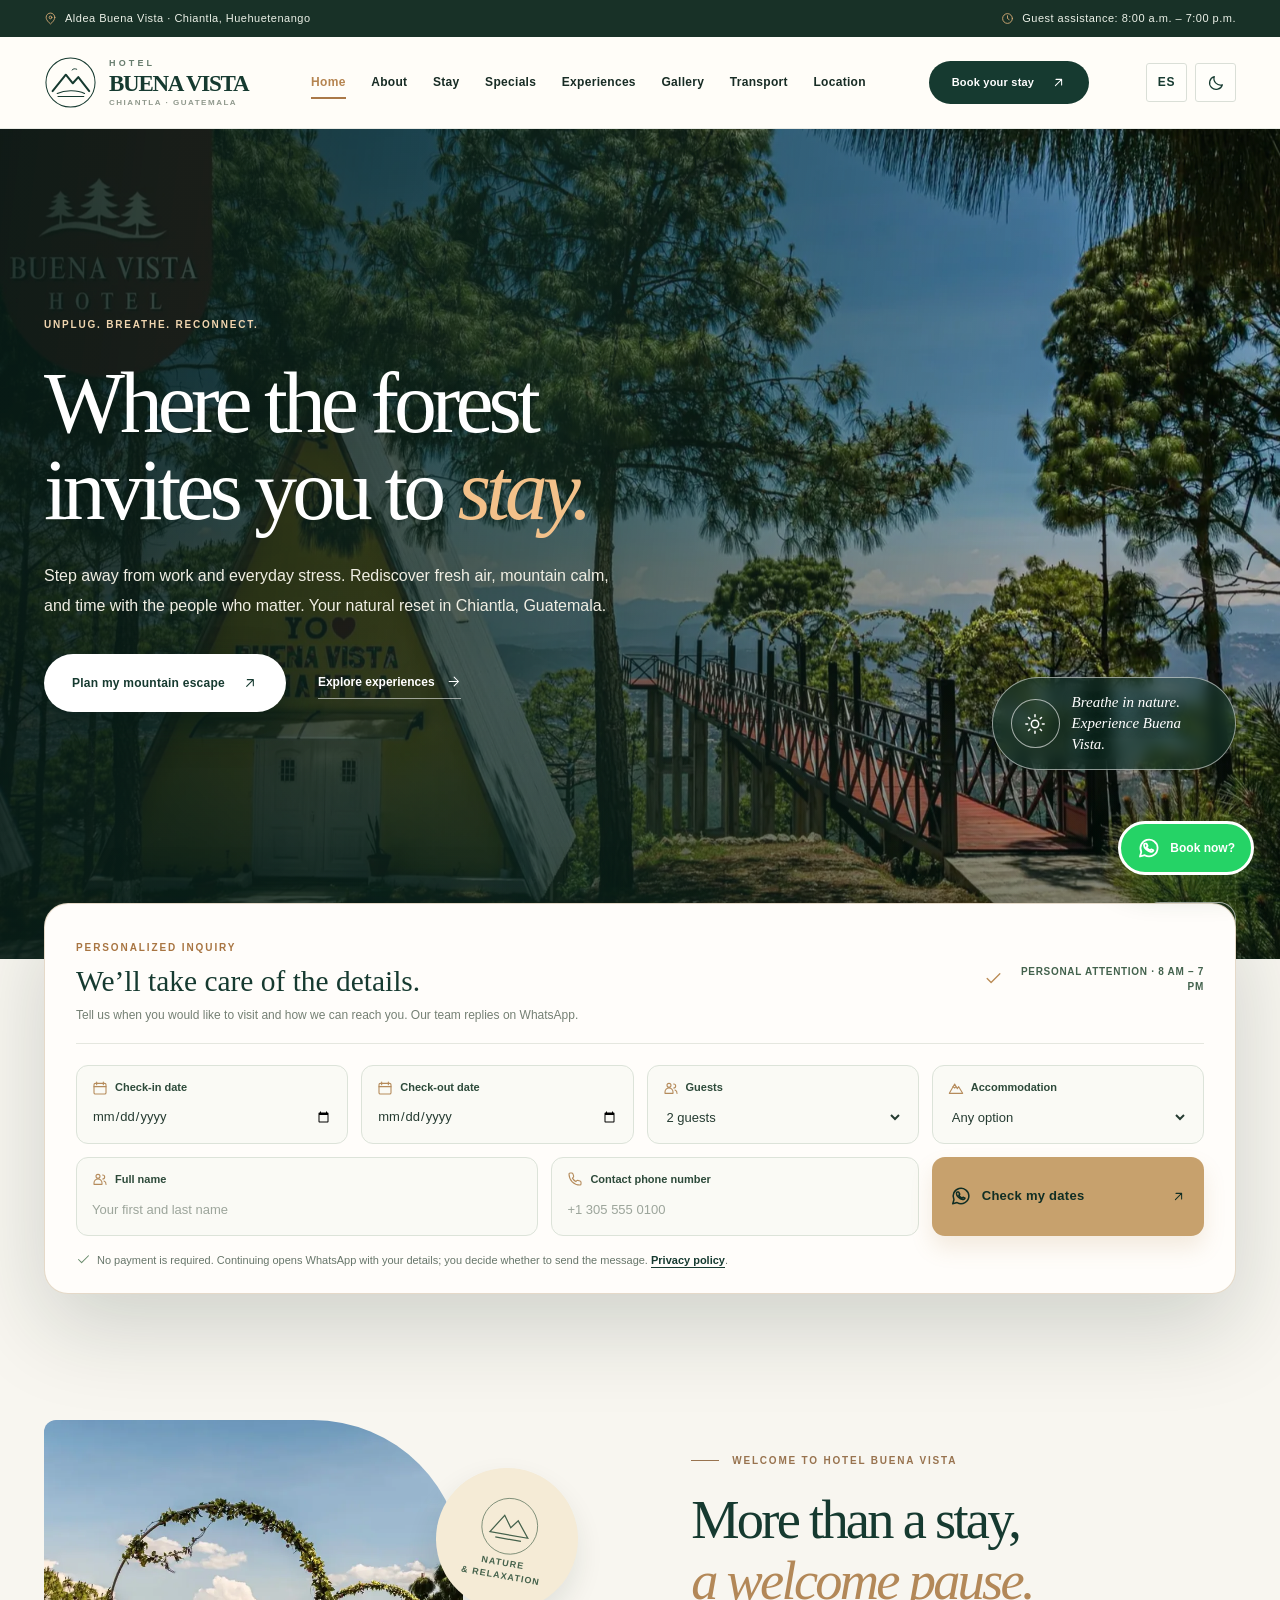
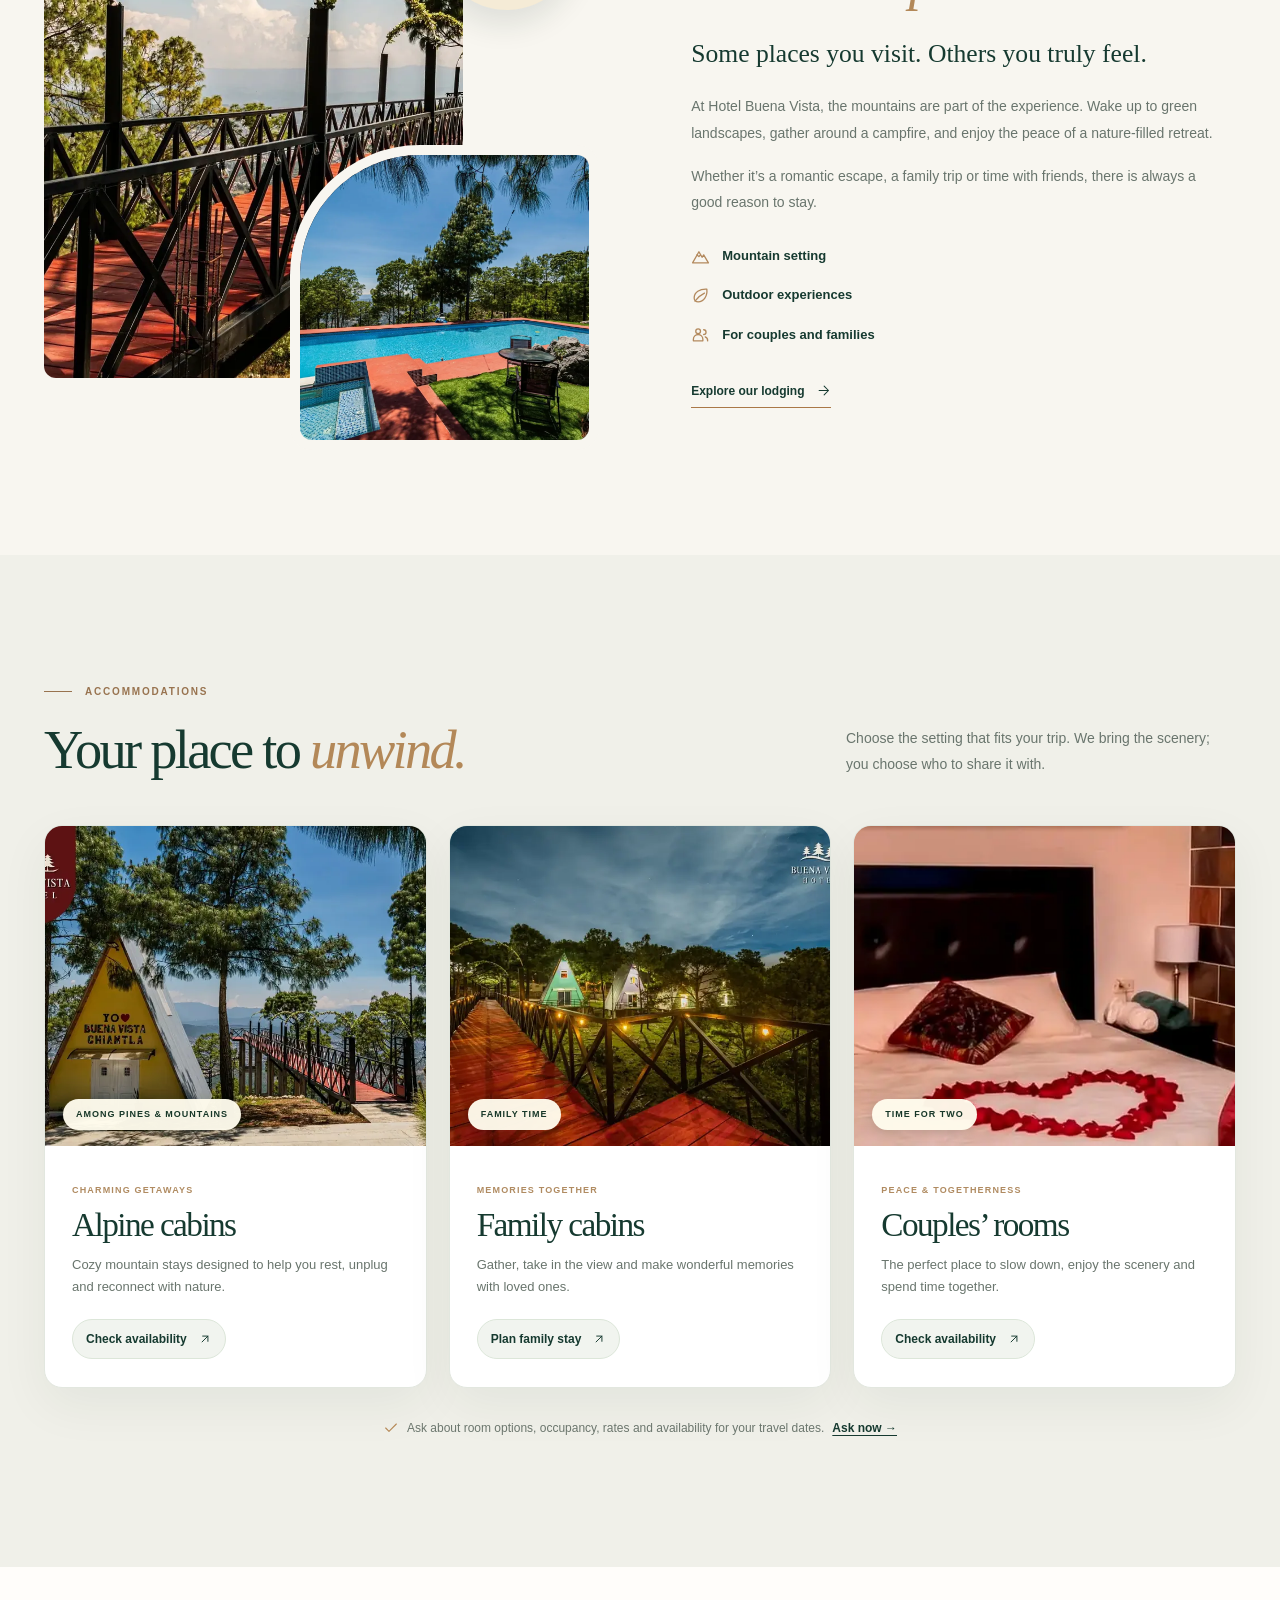
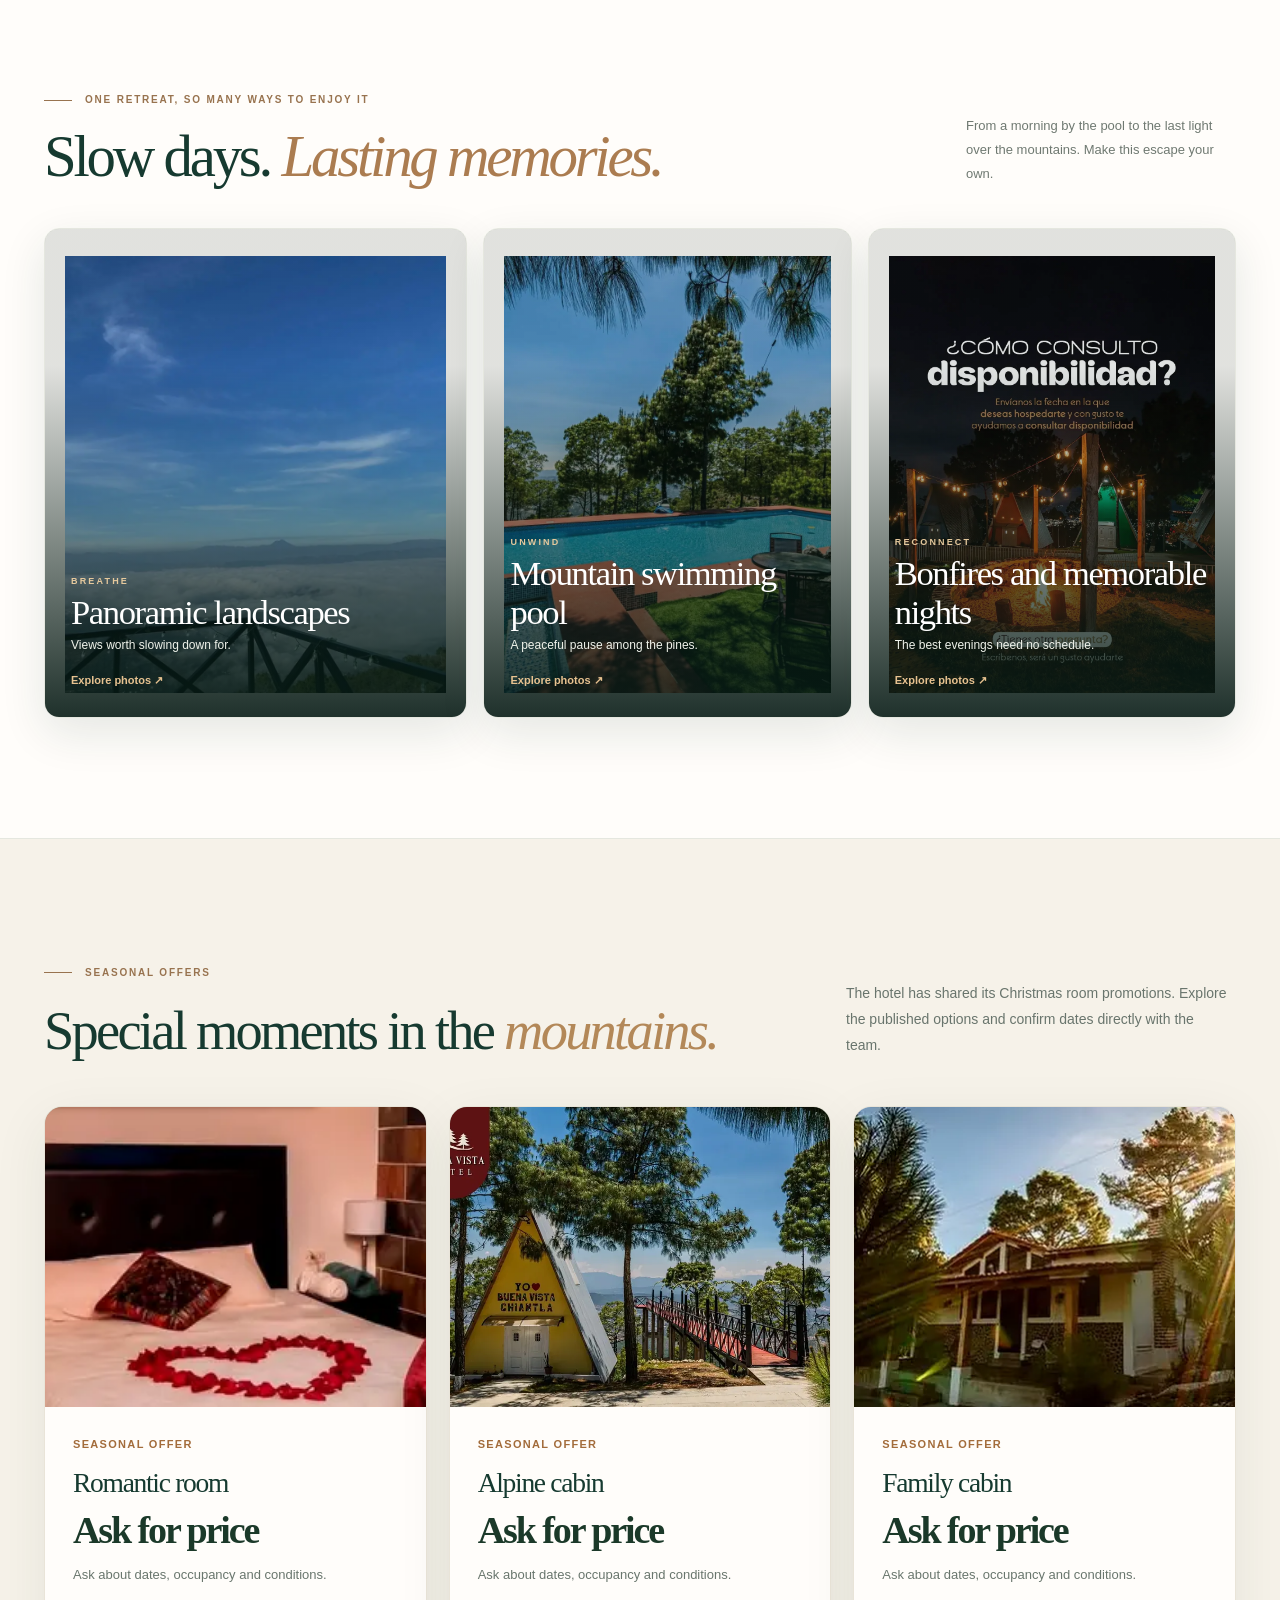
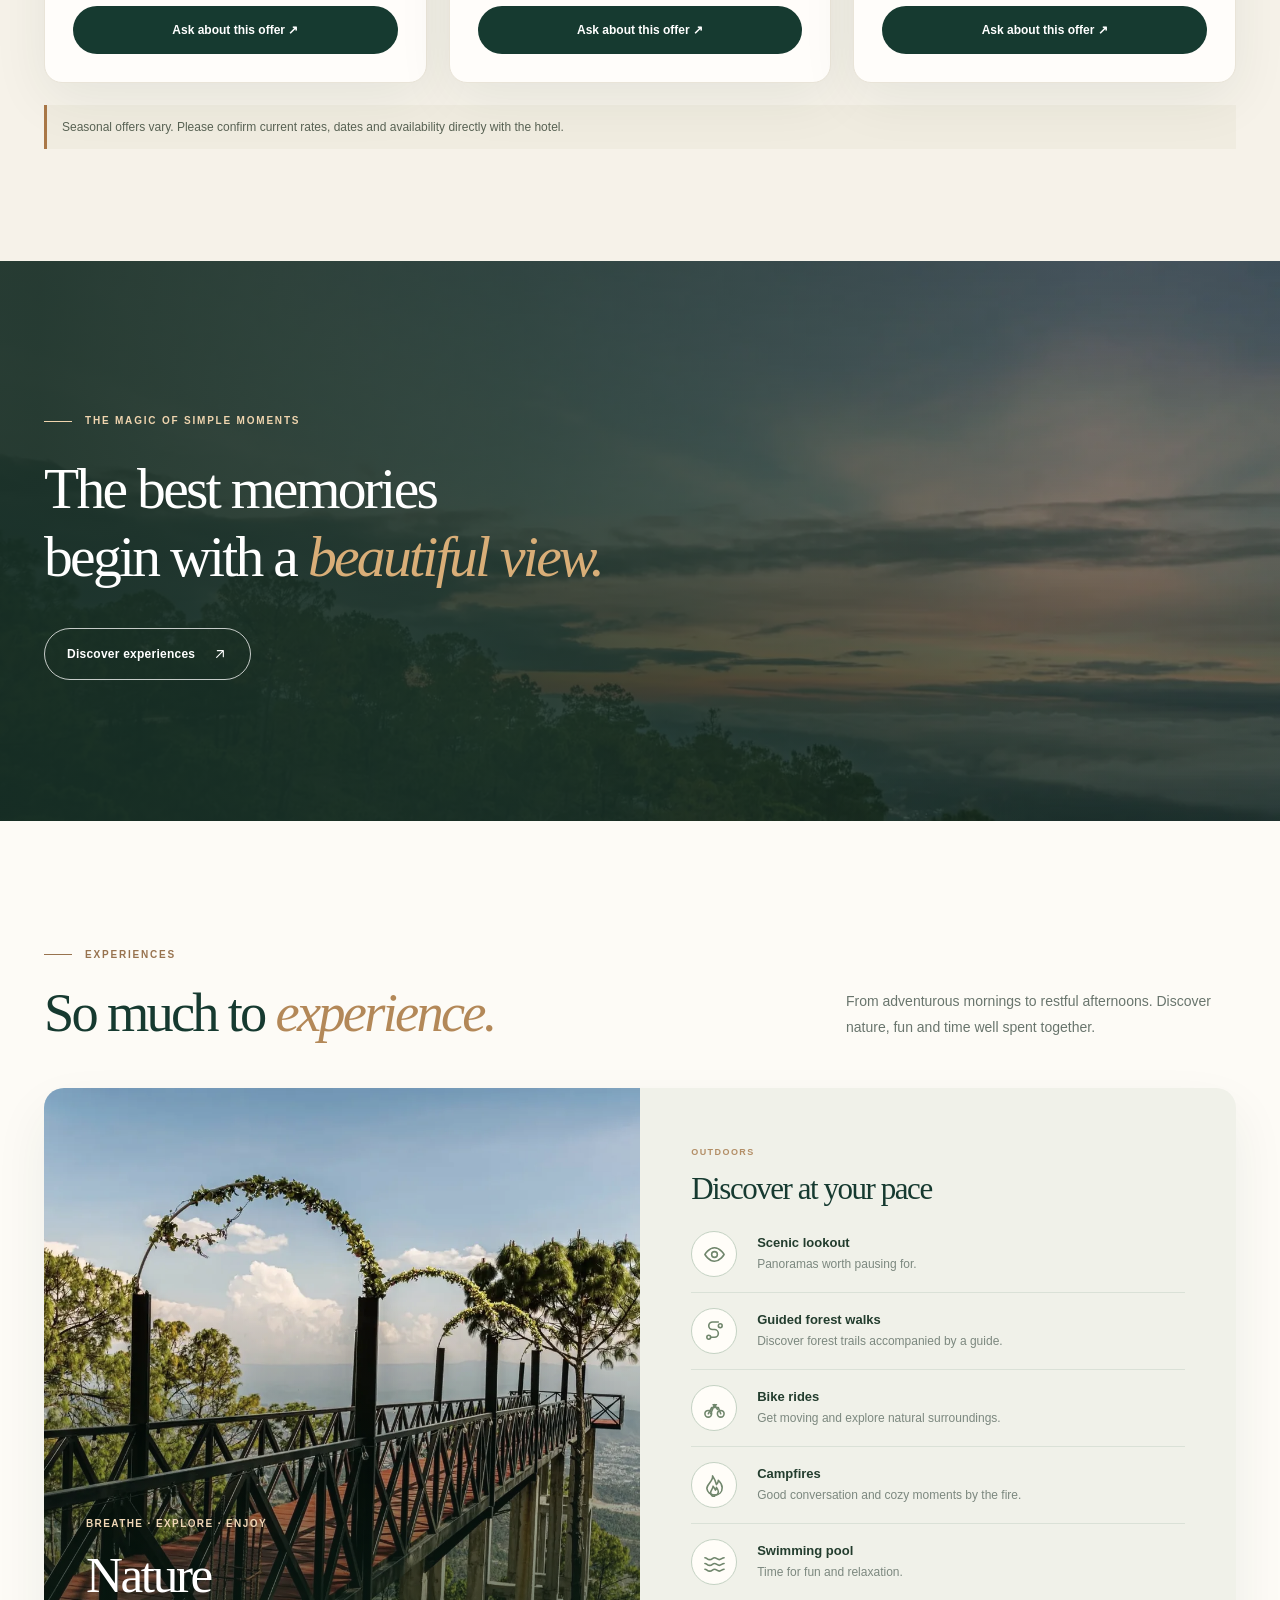
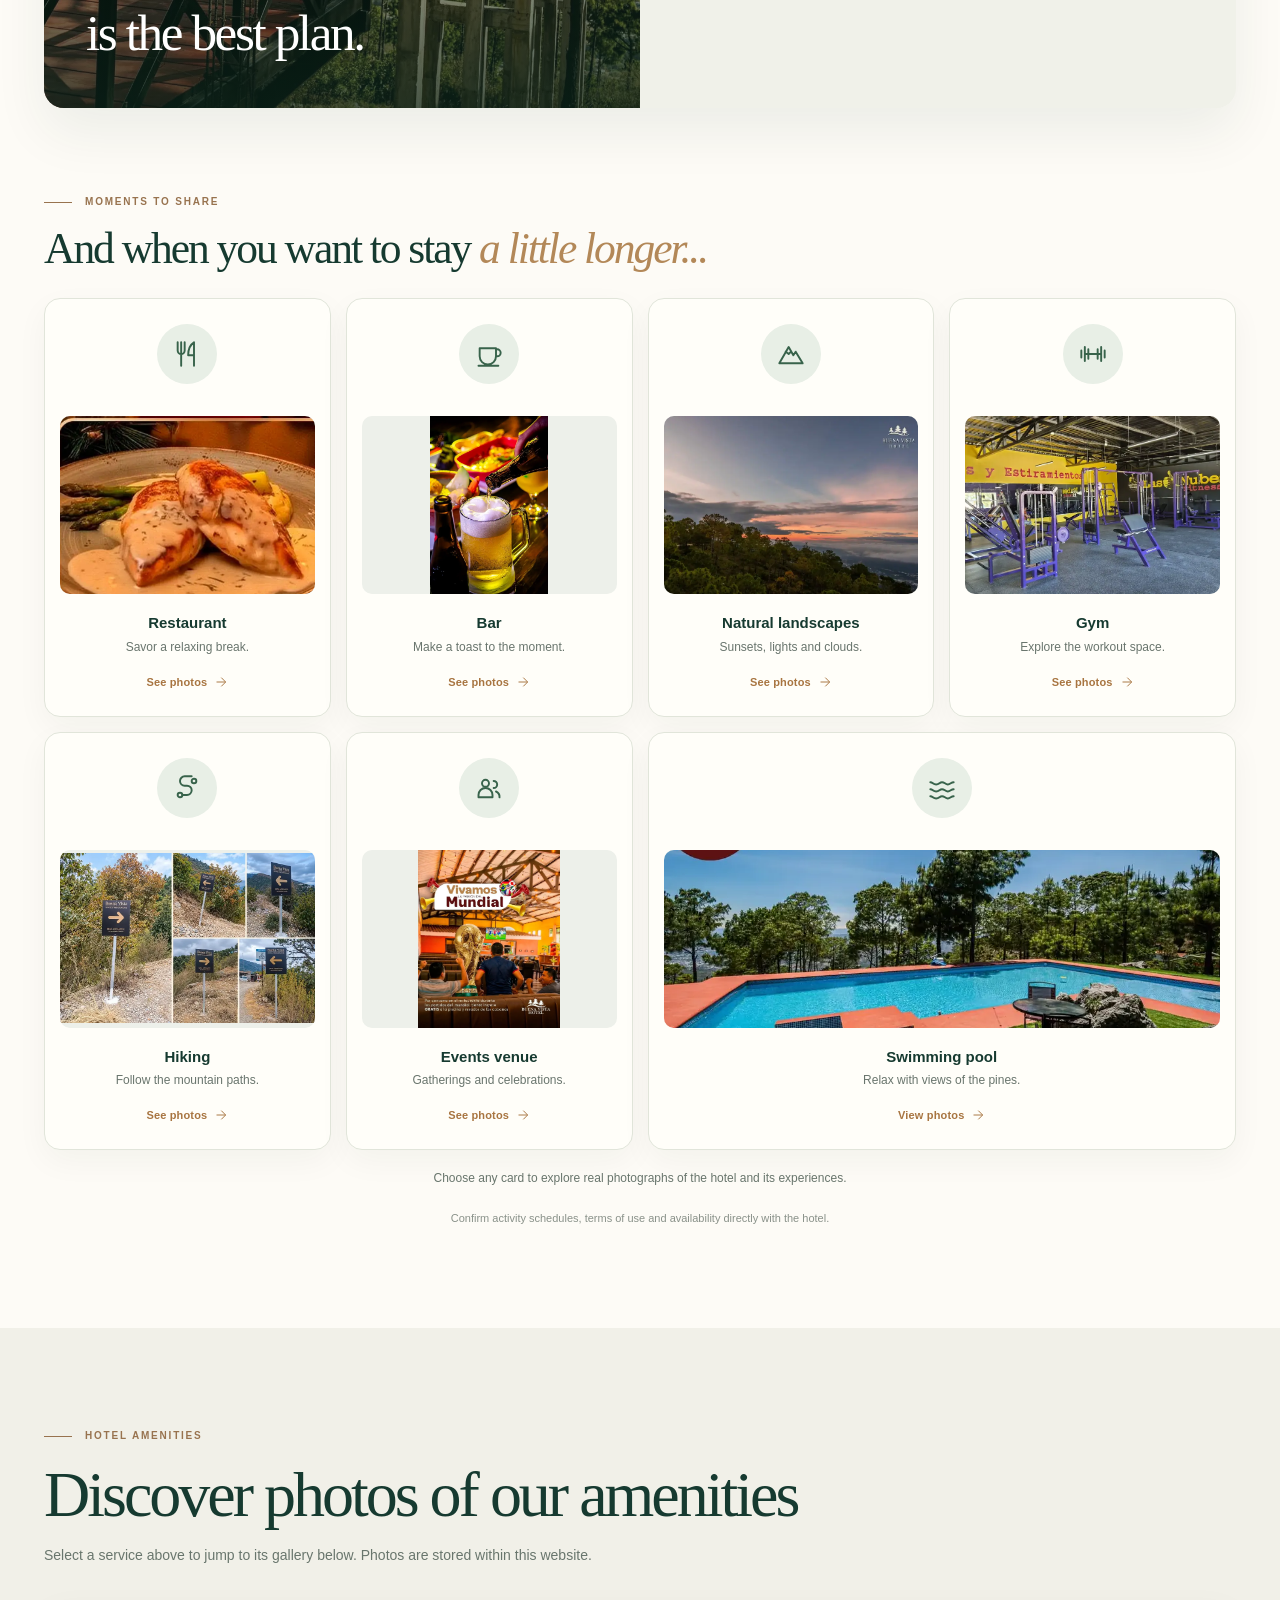
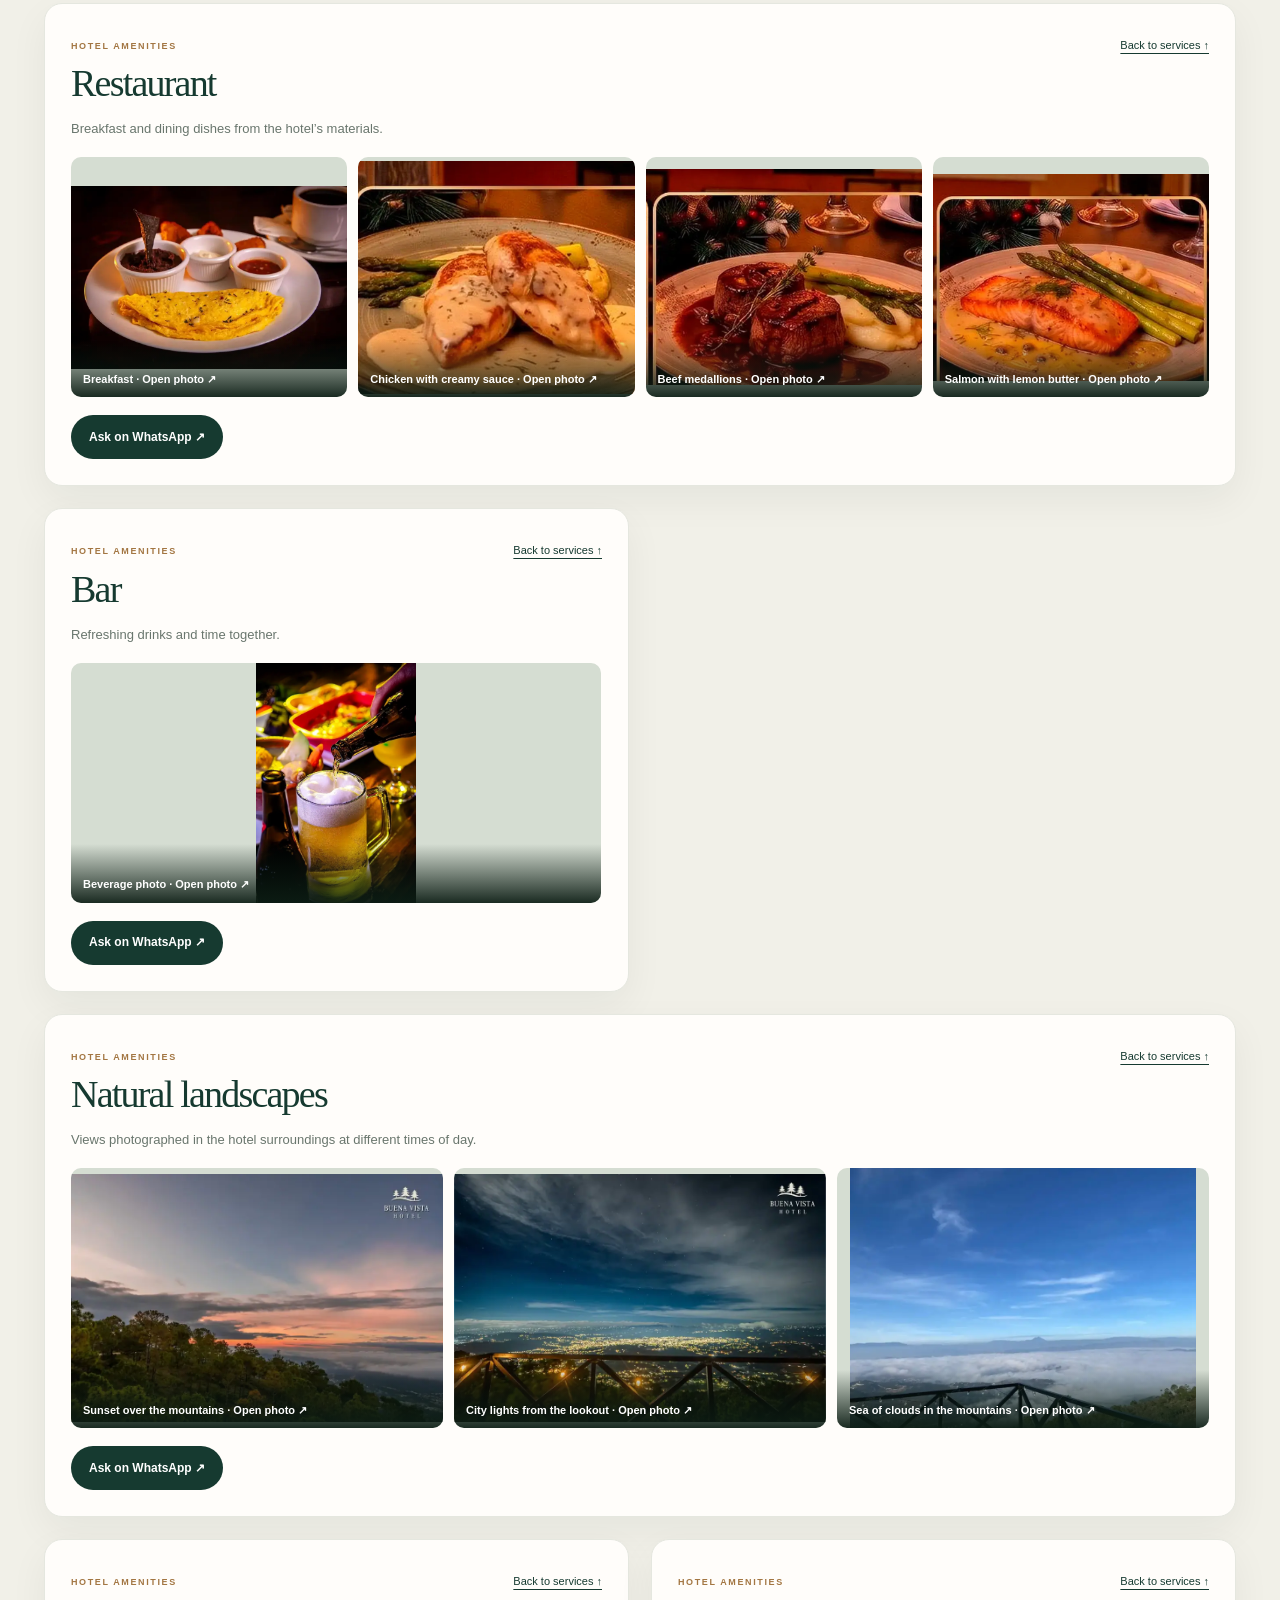
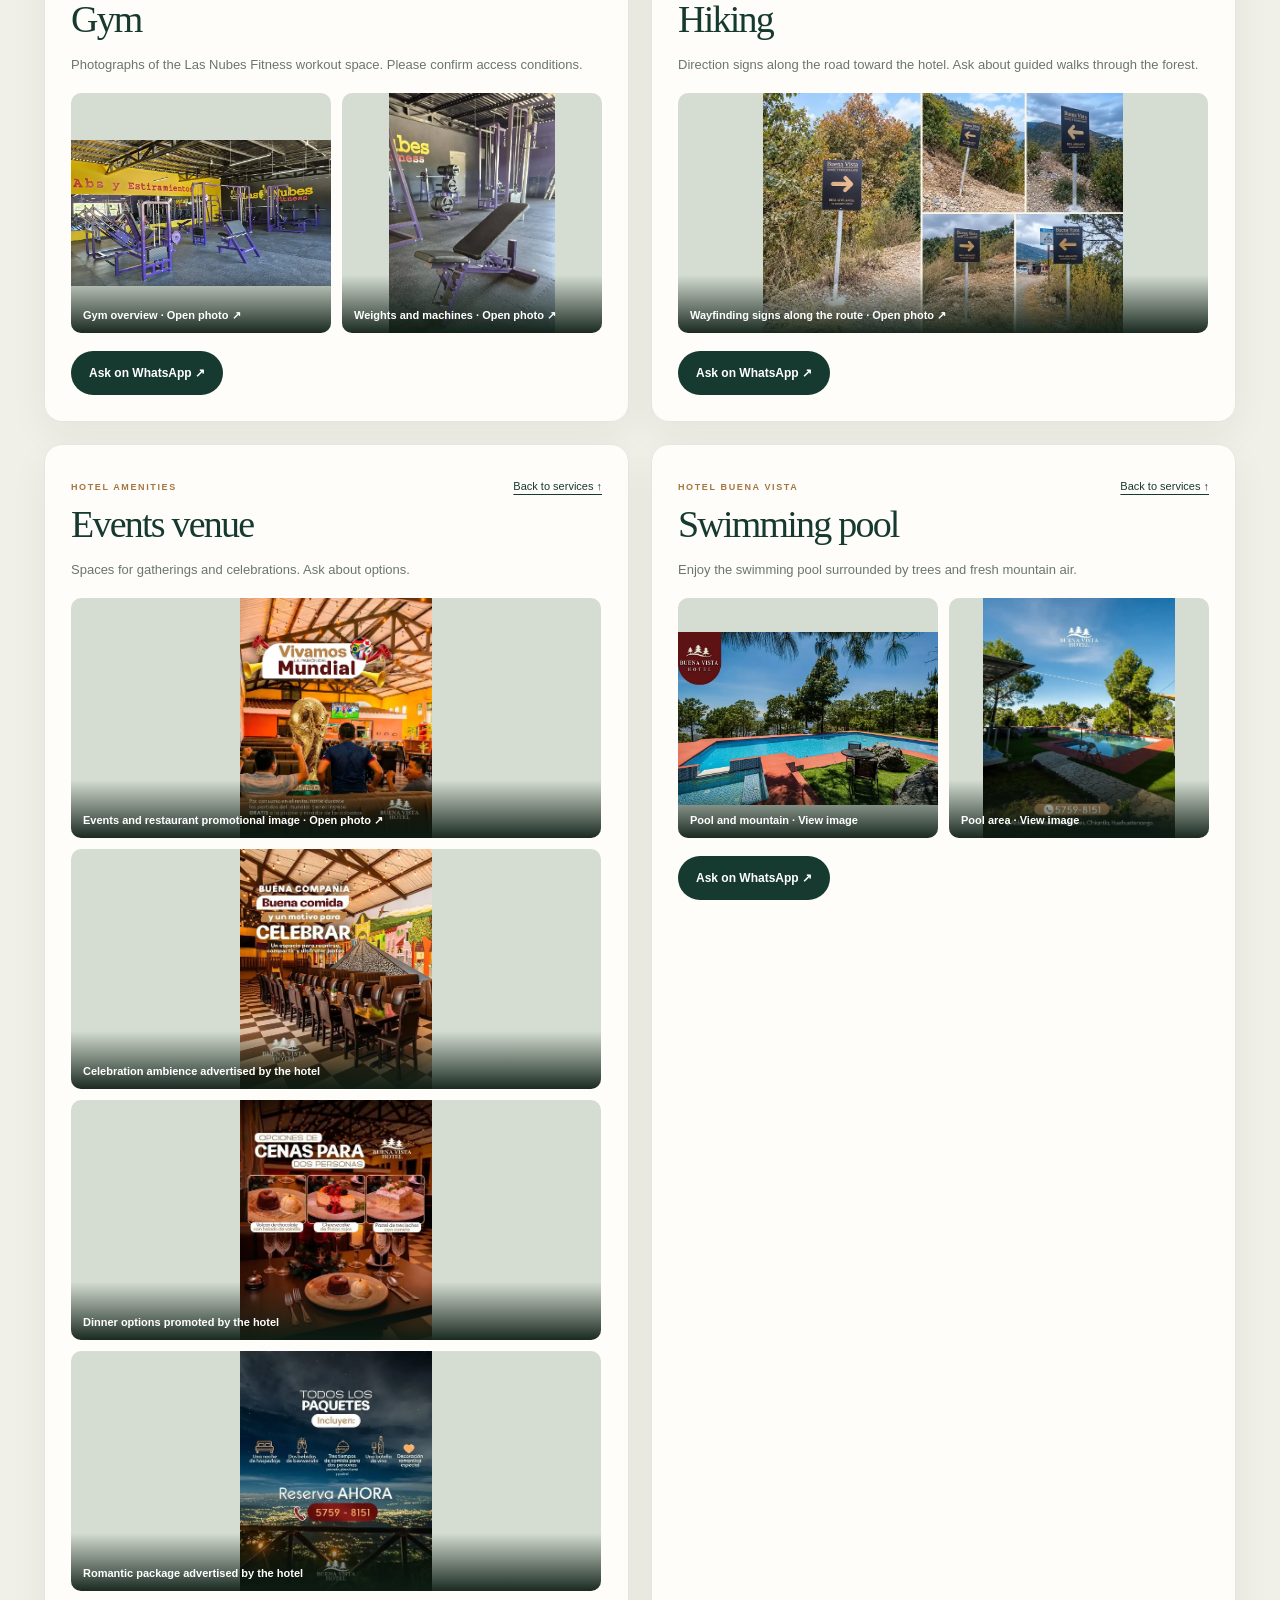
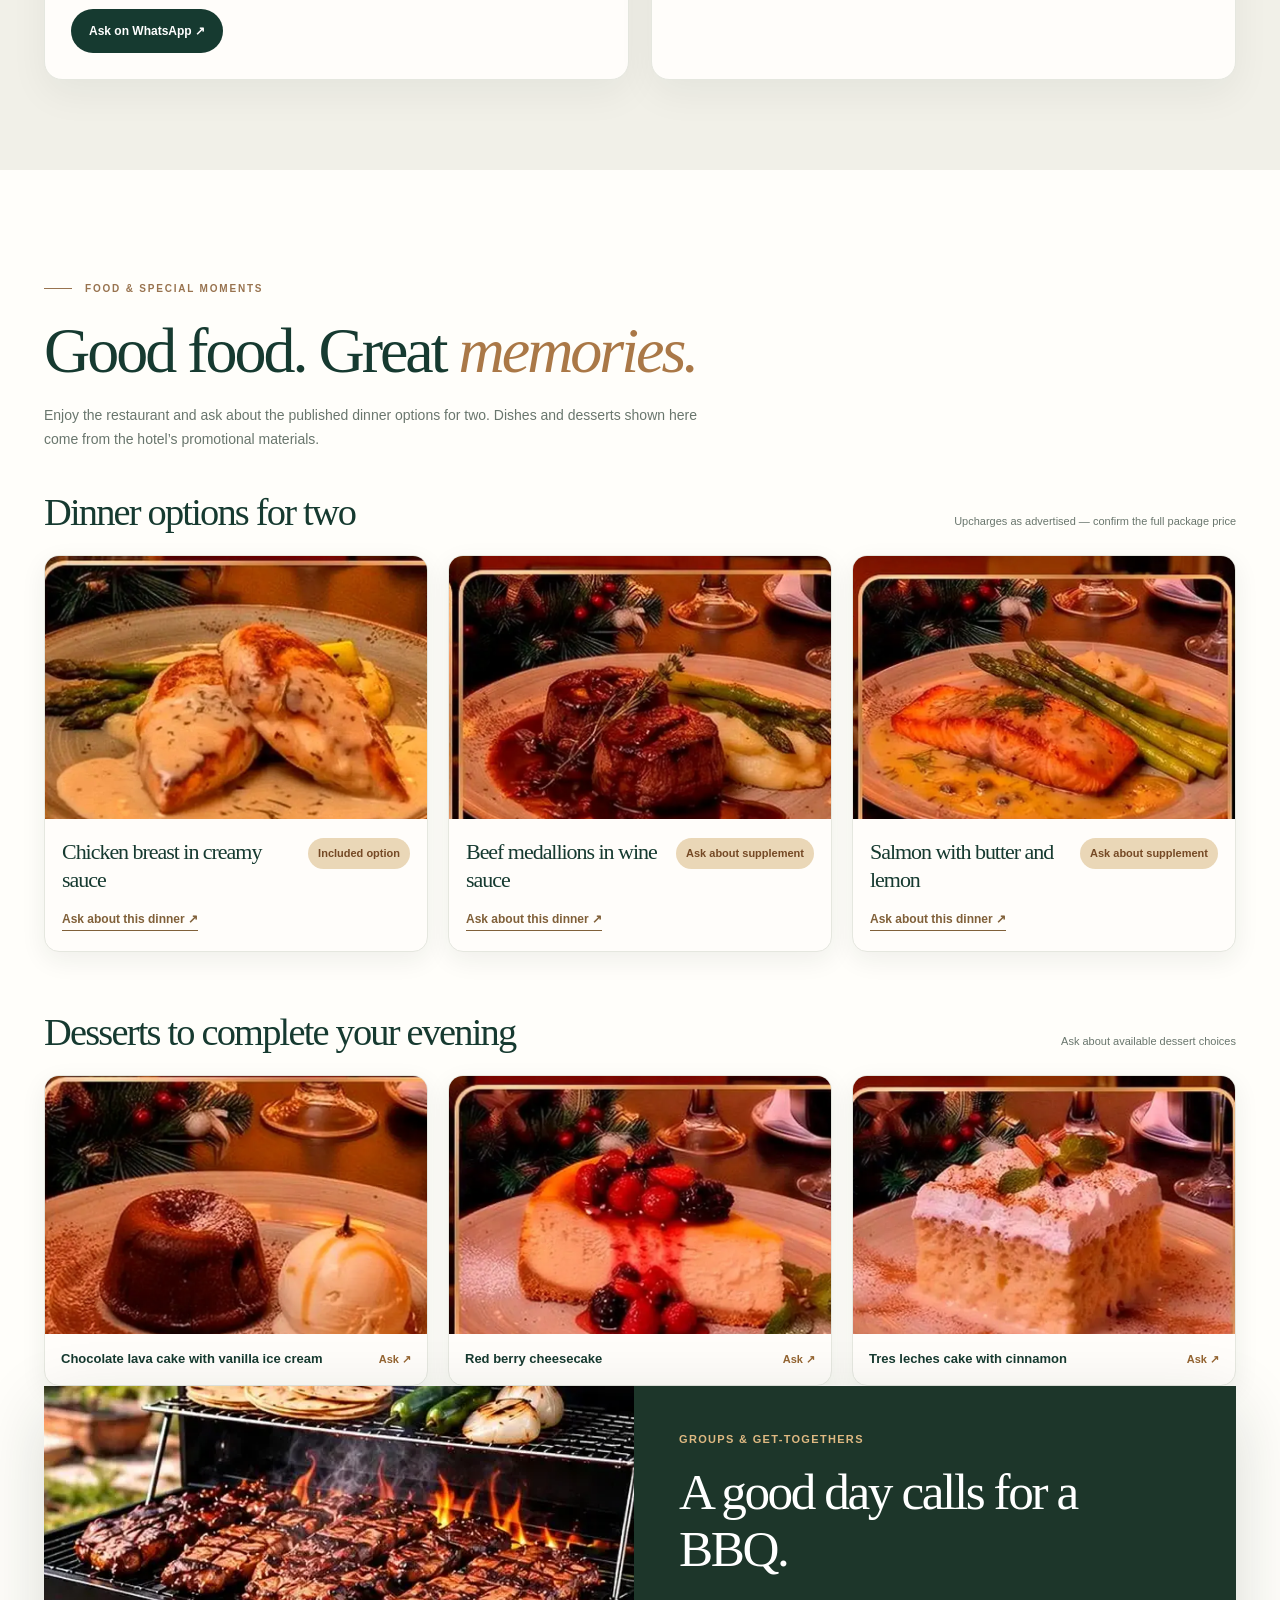
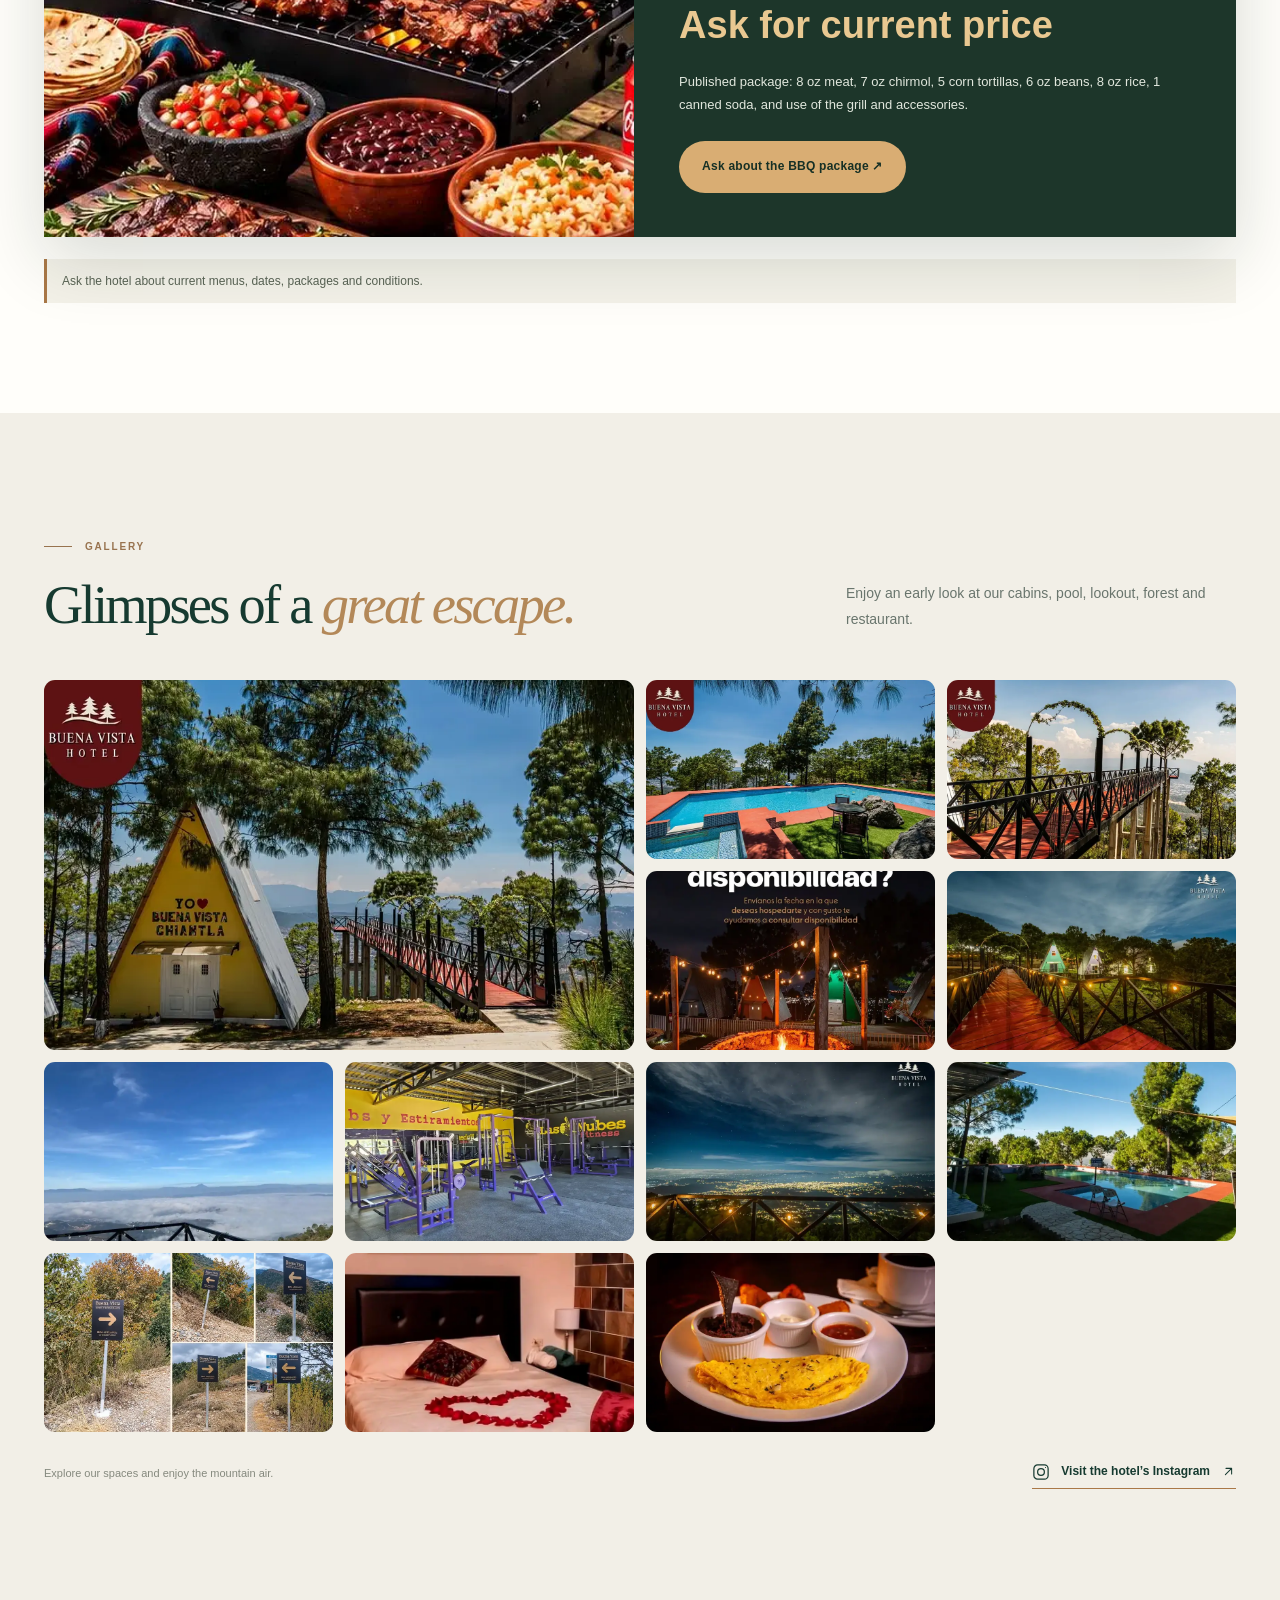
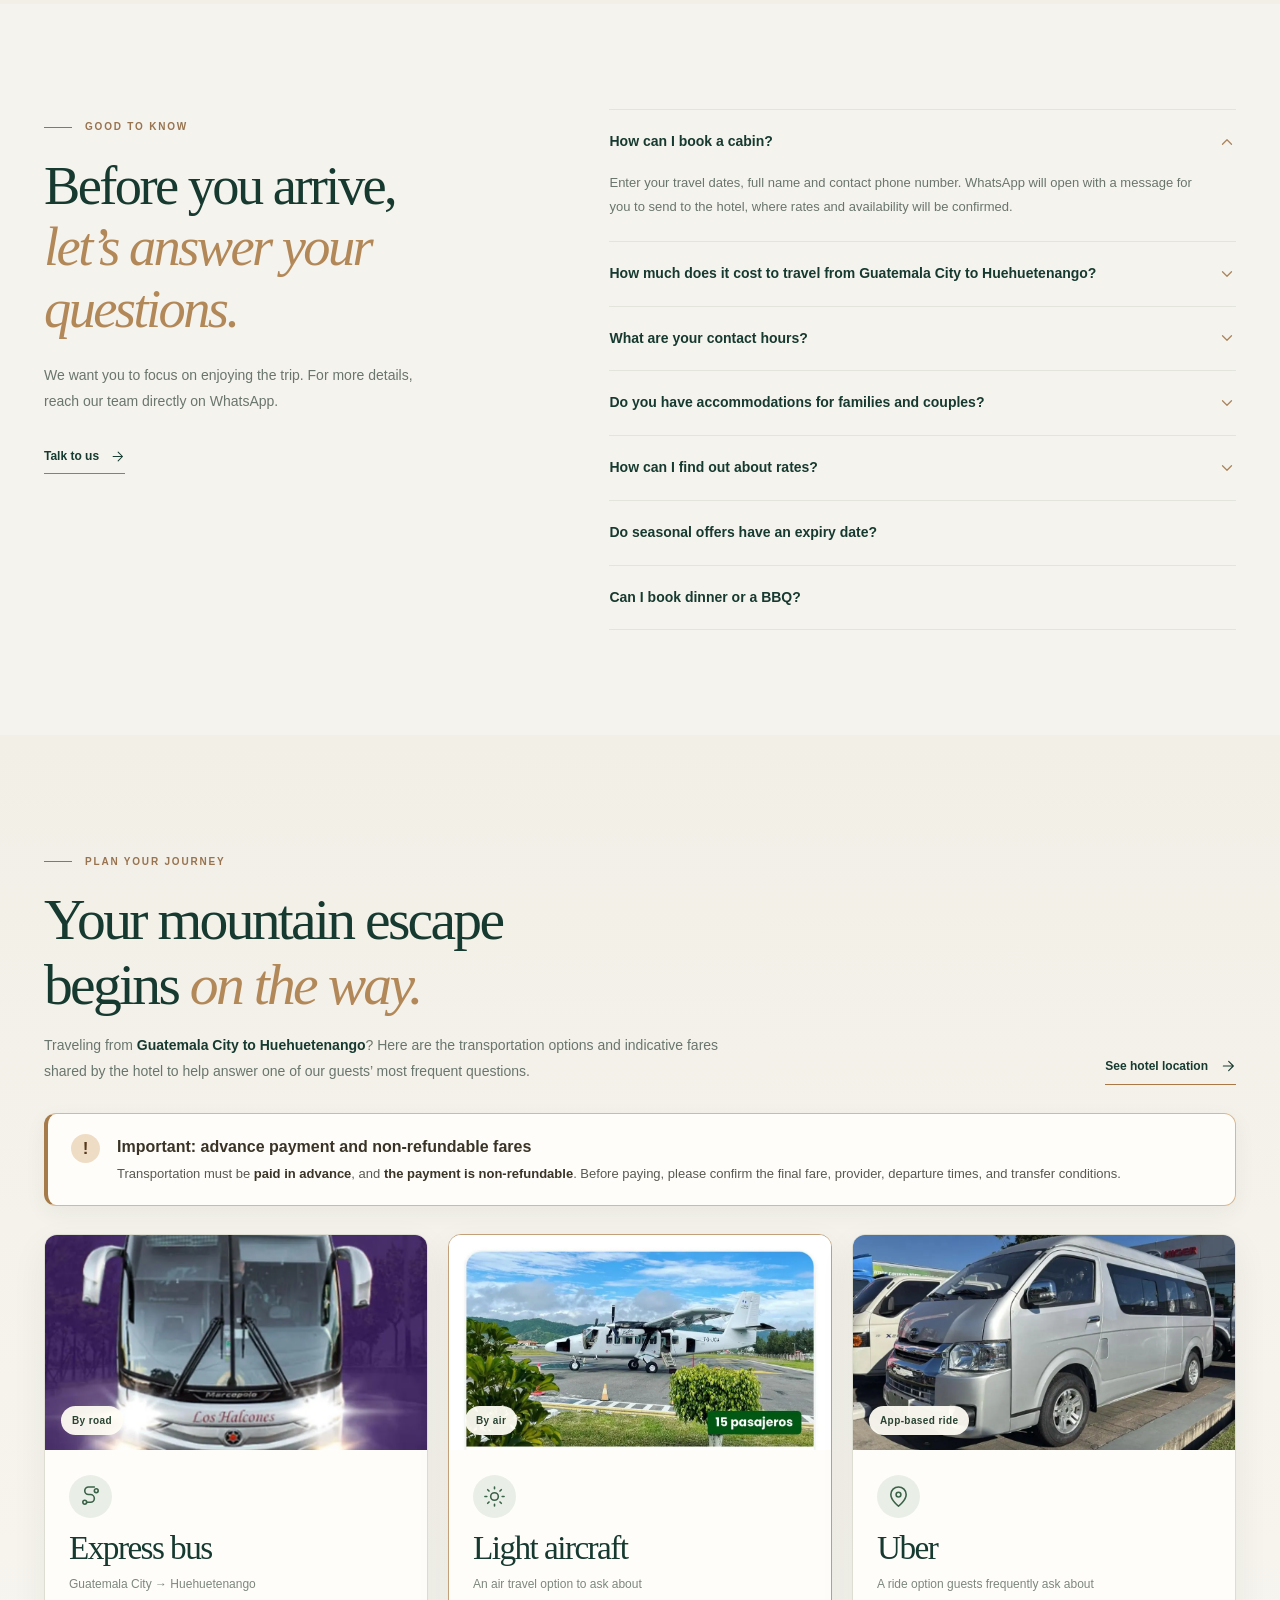
==== commit 940d0ec1: "Add files via upload" ====
--- a/en/index.html
+++ b/en/index.html
@@ -8,7 +8,7 @@
 <link href="../assets/icons/favicon.svg" rel="icon" type="image/svg+xml"/>
 <link href="../assets/icons/apple-touch-icon.png" rel="apple-touch-icon"/>
 <link as="image" fetchpriority="high" href="../assets/img/cabana-alpina-exterior-real.webp" rel="preload"/>
-<link href="../styles.css?v=20261109-transport-v6" rel="stylesheet"/>
+<link href="../styles.css?v=20261109-transport-pago-v7" rel="stylesheet"/>
 <title>Hotel Buena Vista | Mountain Cabins in Chiantla, Guatemala</title>
 <meta content="Hotel Buena Vista in Chiantla, Huehuetenango, Guatemala. Alpine cabins, couples rooms, panoramic pool, viewpoint and restaurant. Ask about availability with your dates and contact details." name="description"/><meta content="index,follow,max-image-preview:large" name="robots"/><meta content="light dark" name="color-scheme"/><meta content="website" property="og:type"/><meta content="Hotel Buena Vista" property="og:site_name"/><meta content="en_US" property="og:locale"/><meta content="Hotel Buena Vista | Mountain Cabins in Chiantla, Guatemala" property="og:title"/><meta content="Hotel Buena Vista in Chiantla, Huehuetenango, Guatemala. Alpine cabins, couples rooms, panoramic pool, viewpoint and restaurant. Ask about availability with your dates and contact details." property="og:description"/><meta content="https://hotelbuenavista.online/en/" property="og:url"/><meta content="https://hotelbuenavista.online/assets/img/og-buena-vista-en.jpg" property="og:image"/><meta content="https://hotelbuenavista.online/assets/img/og-buena-vista-en.jpg" property="og:image:secure_url"/><meta content="1200" property="og:image:width"/><meta content="630" property="og:image:height"/><meta content="image/jpeg" property="og:image:type"/><meta content="Hotel Buena Vista - mountain escape in Chiantla" property="og:image:alt"/><meta content="summary_large_image" name="twitter:card"/><meta content="https://hotelbuenavista.online/assets/img/og-buena-vista-en.jpg" name="twitter:image"/><meta content="Hotel Buena Vista | Mountain Cabins in Chiantla, Guatemala" name="twitter:title"/><meta content="Hotel Buena Vista in Chiantla, Huehuetenango: alpine cabins, romantic rooms, mountain views, restaurant, dinner options and group BBQ packages. Book via WhatsApp." name="twitter:description"/><link href="https://hotelbuenavista.online/en/" rel="canonical"/><link href="https://hotelbuenavista.online/" hreflang="es-GT" rel="alternate"/><link href="https://hotelbuenavista.online/en/" hreflang="en" rel="alternate"/><link href="https://hotelbuenavista.online/" hreflang="x-default" rel="alternate"/><script type="application/ld+json">{"@context":"https://schema.org","@graph":[{"@type":"Hotel","@id":"https://hotelbuenavista.online/en/#hotel","name":"Hotel Buena Vista","description":"Hotel Buena Vista in Chiantla, Huehuetenango: alpine cabins, romantic rooms, mountain views, restaurant, dinner options and group BBQ packages. Book via WhatsApp.","telephone":"+50257598151","email":"Hotelbuenavista502@gmail.com","image":["https://hotelbuenavista.online/assets/img/og-buena-vista-en.jpg"],"address":{"@type":"PostalAddress","streetAddress":"Cantón Buena Vista, Aldea San Antonio las Nubes","addressLocality":"Chiantla","addressRegion":"Huehuetenango","postalCode":"13001","addressCountry":"GT"},"hasMap":"https://www.google.com/maps/search/?api=1&query=Hotel%20y%20Restaurante%20Buena%20Vista%2C%20Chiantla%2C%20Huehuetenango%2C%20Guatemala&query_place_id=ChIJzRrWXWcVjIURyS6rai3AE9U","sameAs":["https://www.instagram.com/buenavistahotelgt/","https://www.facebook.com/hotelyrestaurantebuenavista/?locale=es_LA"],"availableLanguage":["es","en"],"amenityFeature":[{"@type":"LocationFeatureSpecification","name":"Alpine cabins","value":true},{"@type":"LocationFeatureSpecification","name":"Family cabins","value":true},{"@type":"LocationFeatureSpecification","name":"Couples rooms","value":true},{"@type":"LocationFeatureSpecification","name":"Swimming pool","value":true},{"@type":"LocationFeatureSpecification","name":"Scenic lookout","value":true},{"@type":"LocationFeatureSpecification","name":"Restaurant","value":true},{"@type":"LocationFeatureSpecification","name":"Bar","value":true},{"@type":"LocationFeatureSpecification","name":"Guided forest walks","value":true},{"@type":"LocationFeatureSpecification","name":"Bicycle rides","value":true},{"@type":"LocationFeatureSpecification","name":"Campfires","value":true},{"@type":"LocationFeatureSpecification","name":"Pool table","value":true},{"@type":"LocationFeatureSpecification","name":"Gym","value":true},{"@type":"LocationFeatureSpecification","name":"Soccer field","value":true},{"@type":"LocationFeatureSpecification","name":"Dinner options","value":true},{"@type":"LocationFeatureSpecification","name":"BBQ package","value":true},{"@type":"LocationFeatureSpecification","name":"Event space","value":true}],"potentialAction":{"@type":"CommunicateAction","name":"Ask for availability","target":"https://wa.me/50257598151"},"openingHoursSpecification":{"@type":"OpeningHoursSpecification","opens":"08:00","closes":"19:00"}},{"@type":"WebSite","name":"Hotel Buena Vista","url":"https://hotelbuenavista.online/"},{"@type":"WebPage","name":"Hotel Buena Vista | Mountain Cabins in Chiantla, Guatemala","url":"https://hotelbuenavista.online/en/","description":"Escape to Hotel Buena Vista in Chiantla, Huehuetenango: alpine cabins, family lodging, pool, forest trails, panoramic views and restaurant. Ask about availability via WhatsApp.","inLanguage":"en","about":{"@id":"https://hotelbuenavista.online/en/#hotel"}}]}</script></head>
 <body class="en-site premium-site" data-assets="../assets/img/">
@@ -191,14 +191,18 @@
       </div>
       <a class="transport-intro-link" href="#ubicacion">See hotel location <svg class="icon" aria-hidden="true"><use href="#i-arrow"></use></svg></a>
     </div>
-    <div class="transport-grid">
+    <div class="transport-payment-notice reveal" role="note" aria-label="Transportation payment conditions">
+ <span class="transport-payment-mark" aria-hidden="true">!</span>
+ <div><strong>Important: advance payment and non-refundable fares</strong>
+ <p>Transportation must be <strong>paid in advance</strong>, and <strong>the payment is non-refundable</strong>. Before paying, please confirm the final fare, provider, departure times, and transfer conditions.</p></div>
+</div><div class="transport-grid">
       <article class="transport-card reveal">
         <div class="transport-media"><img src="../assets/img/transporte-bus-expres.webp" alt="Road coach, reference image provided for transportation information" loading="lazy" decoding="async" width="840" height="700"/><span class="transport-category">By road</span></div>
         <div class="transport-body"><div class="transport-icon"><svg class="icon" aria-hidden="true"><use href="#i-route"></use></svg></div>
           <h3>Express bus</h3><p class="transport-subtitle">Guatemala City → Huehuetenango</p>
           <div class="transport-rates"><div><span>One way</span><strong>Q145</strong></div><div><span>Round trip</span><strong>Q285</strong></div></div>
           <p class="transport-footnote">Confirm terminal, schedules, availability and booking terms with the operator.</p>
-          <a class="transport-action" href="https://wa.me/50257598151?text=Hello%2C%20Hotel%20Buena%20Vista.%20Could%20you%20guide%20me%20on%20express%20bus%20transport%20from%20Guatemala%20City%20to%20Huehuetenango%2C%20including%20schedules%20and%20getting%20to%20the%20hotel%20afterward%3F" target="_blank" rel="noopener noreferrer">Ask about bus travel <svg class="icon" aria-hidden="true"><use href="#i-arrow-up"></use></svg></a>
+          <a class="transport-action" href="https://wa.me/50257598151?text=Hello%2C+Hotel+Buena+Vista.+Could+you+guide+me+on+express+bus+transport+from+Guatemala+City+to+Huehuetenango%2C+including+schedules+and+getting+to+the+hotel+afterward%3F%0APlease+confirm+how+to+make+the+advance+payment+for+transportation+and+its+non-refundable+terms." target="_blank" rel="noopener noreferrer">Ask about bus travel <svg class="icon" aria-hidden="true"><use href="#i-arrow-up"></use></svg></a>
         </div>
       </article>
       <article class="transport-card transport-card-featured reveal">
@@ -207,7 +211,7 @@
           <h3>Light aircraft</h3><p class="transport-subtitle">An air travel option to ask about</p>
           <div class="transport-rates"><div><span>One way</span><strong>Q995</strong></div><div><span>Round trip</span><strong>Q1,800</strong></div></div>
           <p class="transport-footnote">Routes, operation, schedules and seats are subject to confirmation.</p>
-          <a class="transport-action" href="https://wa.me/50257598151?text=Hello%2C%20Hotel%20Buena%20Vista.%20I%20would%20like%20information%20about%20light%20aircraft%20travel%20to%20Huehuetenango%2C%20including%20schedules%2C%20availability%20and%20current%20fares." target="_blank" rel="noopener noreferrer">Ask about flights <svg class="icon" aria-hidden="true"><use href="#i-arrow-up"></use></svg></a>
+          <a class="transport-action" href="https://wa.me/50257598151?text=Hello%2C+Hotel+Buena+Vista.+I+would+like+information+about+light+aircraft+travel+to+Huehuetenango%2C+including+schedules%2C+availability+and+current+fares.%0APlease+confirm+how+to+make+the+advance+payment+for+transportation+and+its+non-refundable+terms." target="_blank" rel="noopener noreferrer">Ask about flights <svg class="icon" aria-hidden="true"><use href="#i-arrow-up"></use></svg></a>
         </div>
       </article>
       <article class="transport-card reveal">
@@ -216,7 +220,7 @@
           <h3>Uber</h3><p class="transport-subtitle">A ride option guests frequently ask about</p>
           <div class="transport-rate-single"><span>Quoted reference fare</span><strong>Q3,200</strong><small>Confirm the route and whether this is a one-way fare</small></div>
           <p class="transport-footnote">The pictured vehicle is illustrative, not a confirmed Uber vehicle.</p>
-          <a class="transport-action" href="https://wa.me/50257598151?text=Hello%2C%20Hotel%20Buena%20Vista.%20Can%20you%20clarify%20the%20Uber%20or%20app-based%20ride%20from%20Guatemala%20City%20to%20Huehuetenango%20listed%20at%20Q3%2C200%3F%20What%20does%20the%20fare%20cover%3F" target="_blank" rel="noopener noreferrer">Ask about the ride <svg class="icon" aria-hidden="true"><use href="#i-arrow-up"></use></svg></a>
+          <a class="transport-action" href="https://wa.me/50257598151?text=Hello%2C+Hotel+Buena+Vista.+Can+you+clarify+the+Uber+or+app-based+ride+from+Guatemala+City+to+Huehuetenango+listed+at+Q3%2C200%3F+What+does+the+fare+cover%3F%0APlease+confirm+how+to+make+the+advance+payment+for+transportation+and+its+non-refundable+terms." target="_blank" rel="noopener noreferrer">Ask about the ride <svg class="icon" aria-hidden="true"><use href="#i-arrow-up"></use></svg></a>
         </div>
       </article>
     </div>
--- a/styles.css
+++ b/styles.css
@@ -917,3 +917,17 @@
 @media(max-width:900px){.nav-links{top:75px;max-height:calc(100svh - 75px)}}
 @media(max-width:680px){.nav-links{top:72px;max-height:calc(100svh - 72px)}}
 html[data-theme=dark] .nav-links.is-open{background:#1e362a}
+
+
+/* Condición comercial importante del transporte: visible antes de elegir tarifa */
+.transport-payment-notice{display:flex;gap:17px;align-items:flex-start;padding:20px 23px;margin:-12px 0 28px;background:#fffdfa;border:1px solid #d7b893;border-left:4px solid #a57b4b;border-radius:12px;box-shadow:0 7px 22px rgba(33,46,32,.055)}
+.transport-payment-mark{flex:0 0 29px;width:29px;height:29px;display:grid;place-items:center;border-radius:50%;font:800 17px/1 var(--sans);background:#efdcc4;color:#57391e}
+.transport-payment-notice strong{color:#3a3427}
+.transport-payment-notice>div>strong{display:block;font-size:16px;line-height:1.45;margin:1px 0 5px}
+.transport-payment-notice p{margin:0;font-size:13px;line-height:1.7;color:#595950}
+.transport-payment-notice p strong{font-weight:800}
+html[data-theme=dark] .transport-payment-notice{background:#253b2e;border-color:#998260;border-left-color:#d6b487}
+html[data-theme=dark] .transport-payment-notice strong{color:#f6eedb}
+html[data-theme=dark] .transport-payment-notice p{color:#d6dfd0}
+html[data-theme=dark] .transport-payment-mark{background:#59462b;color:#fff4d9}
+@media(max-width:650px){.transport-payment-notice{gap:12px;padding:17px 15px;margin:0 0 22px}.transport-payment-notice>div>strong{font-size:15px}.transport-payment-notice p{font-size:12px}}
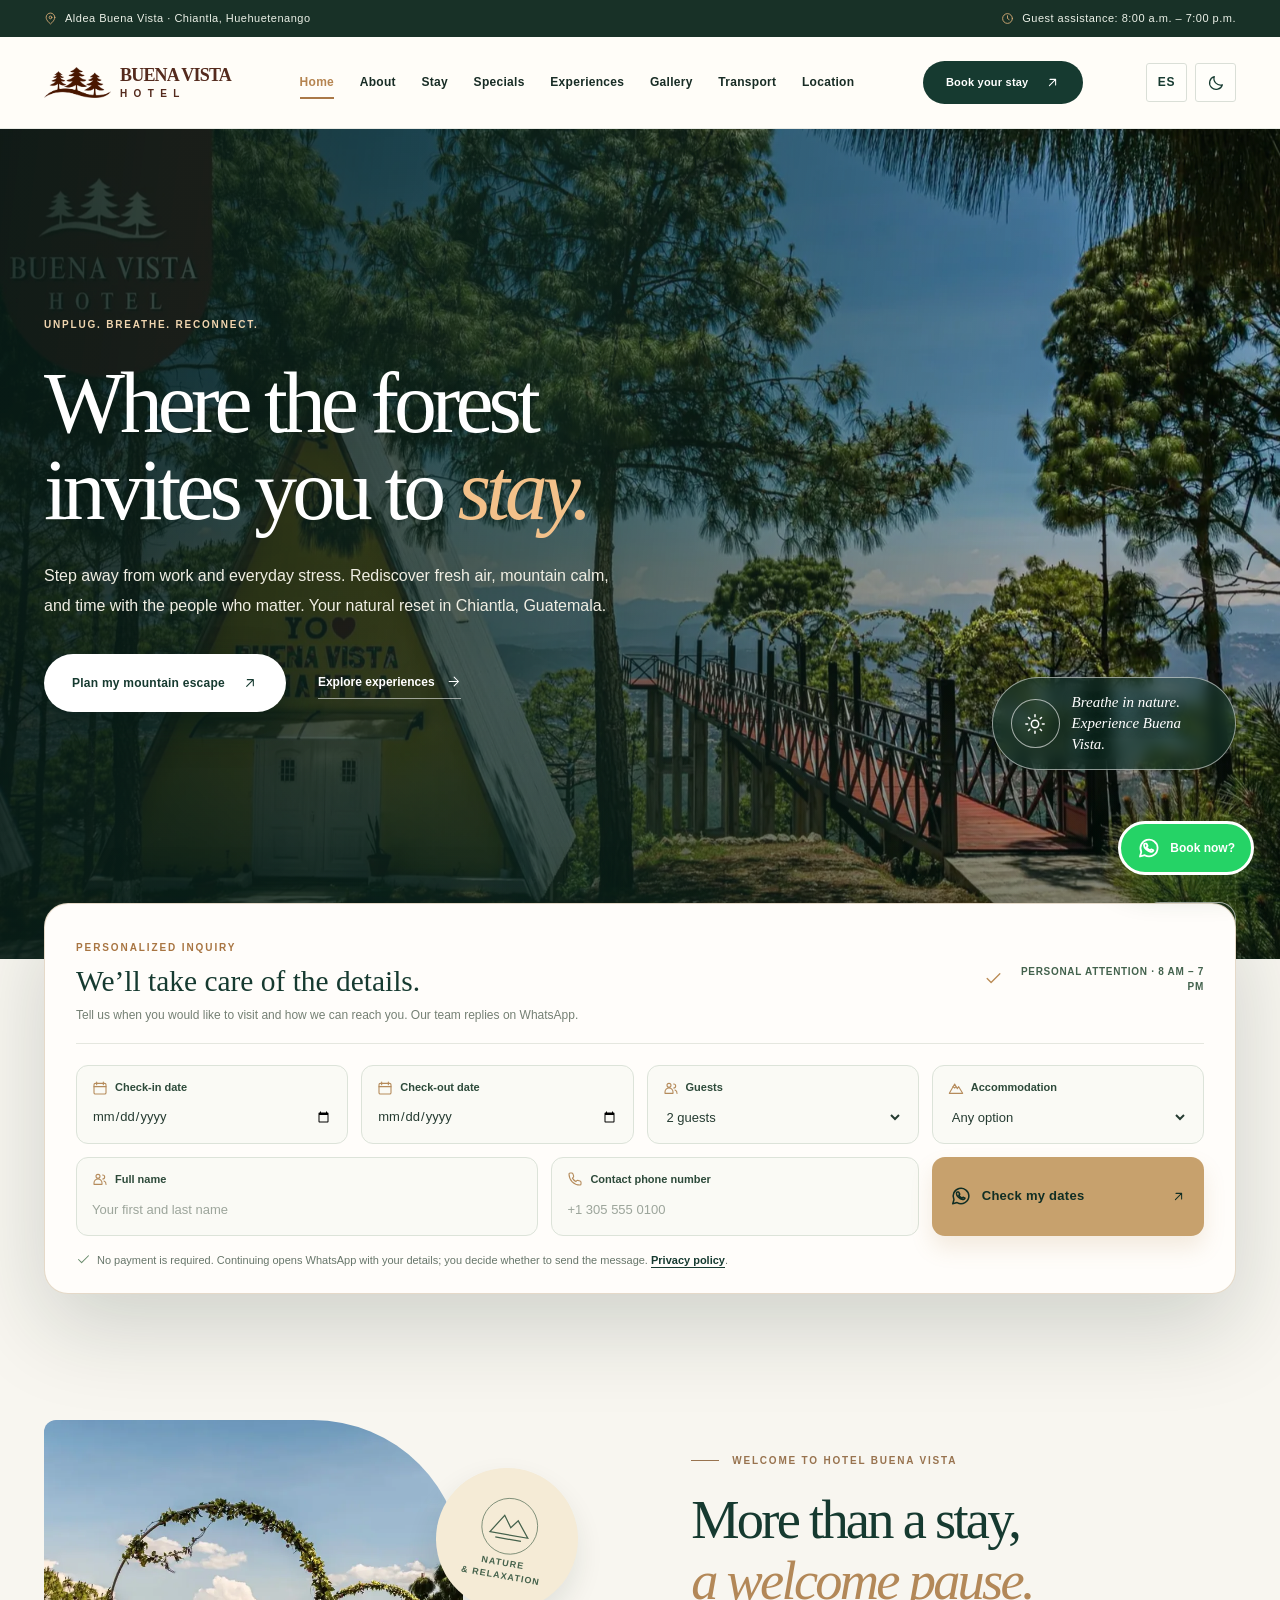
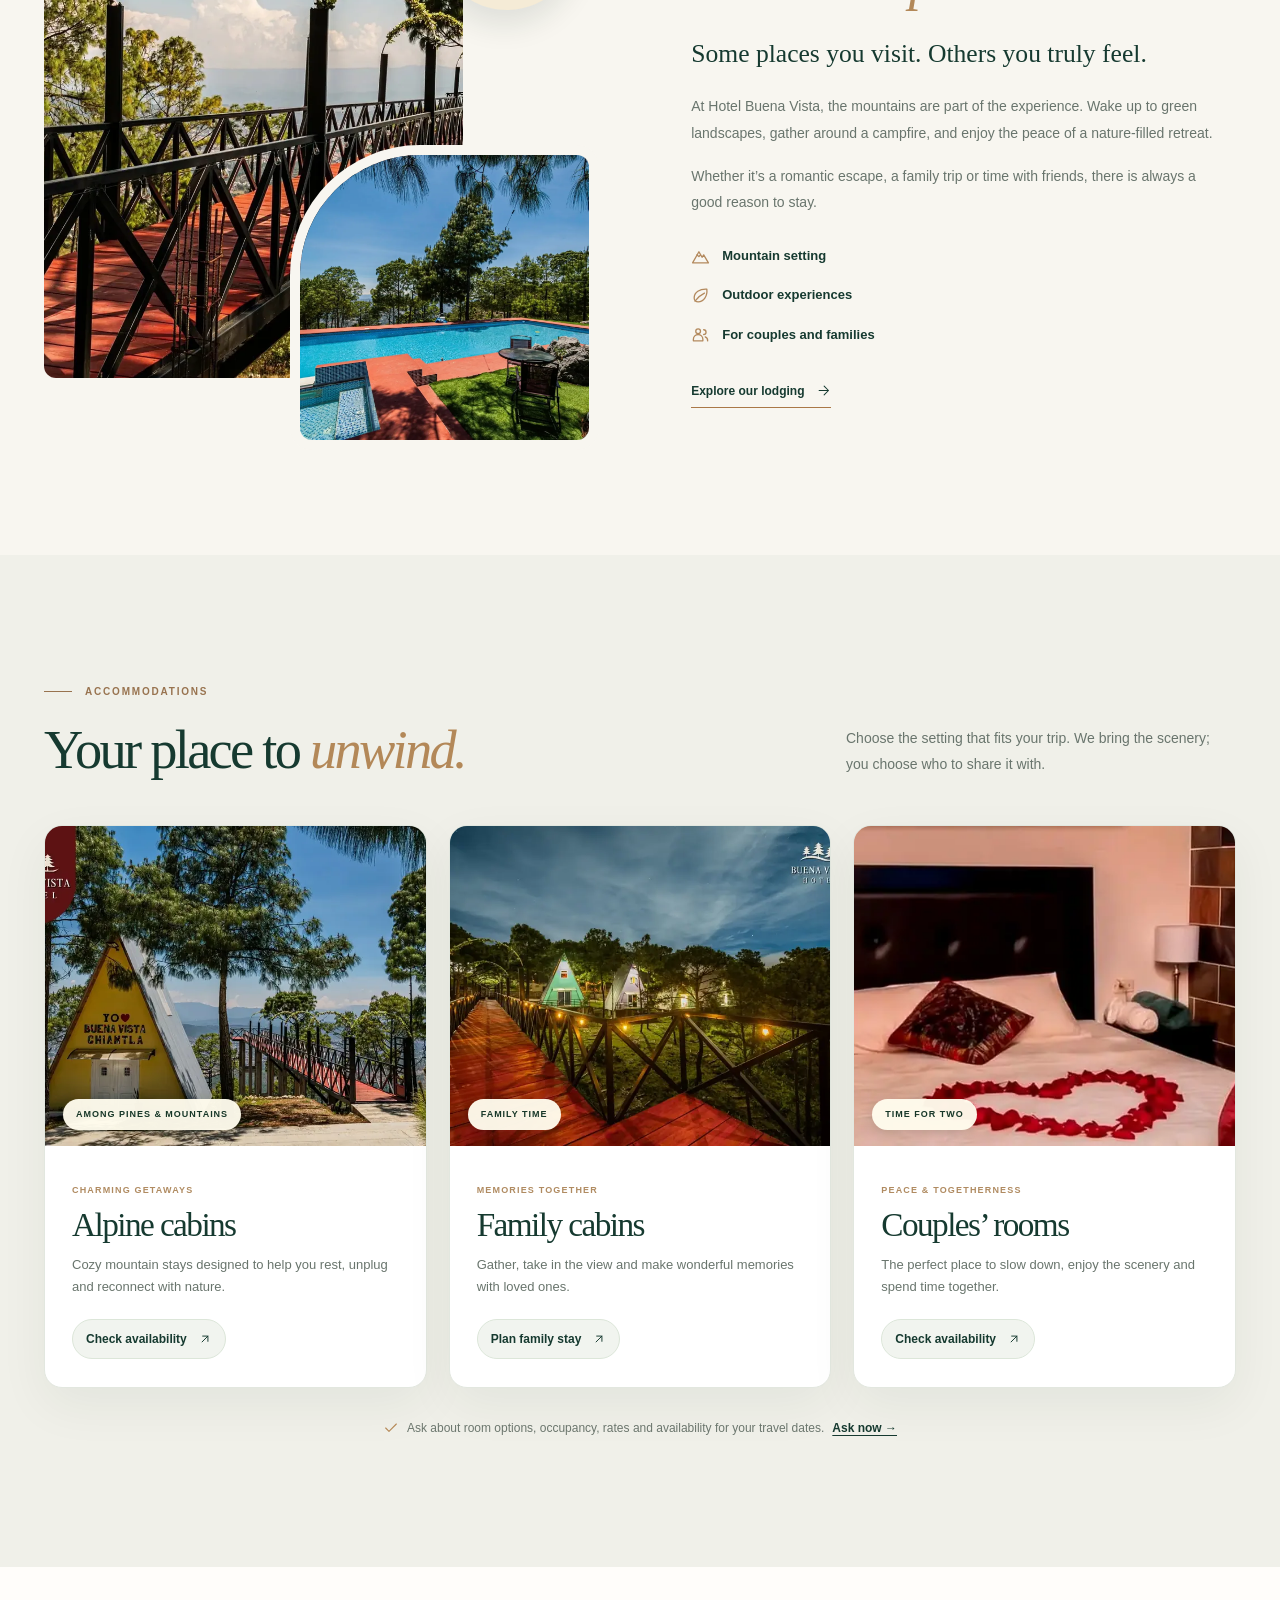
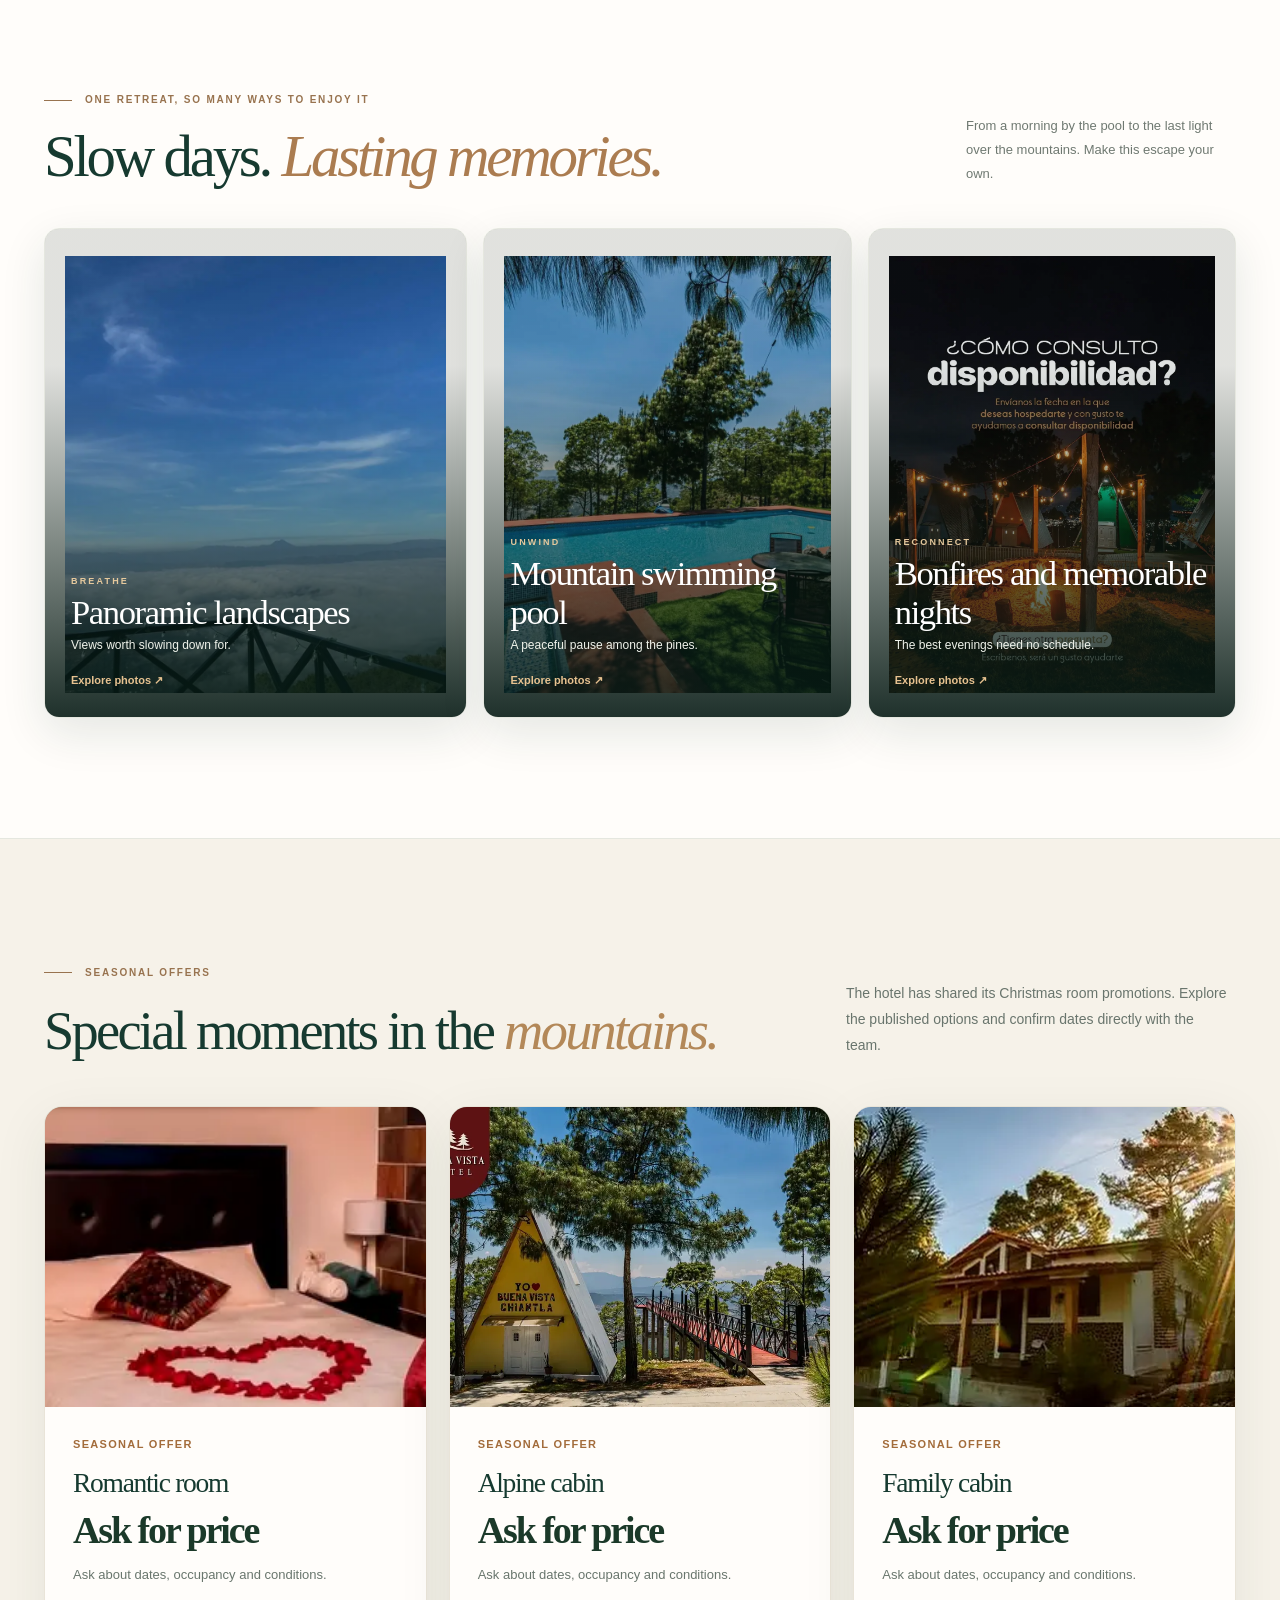
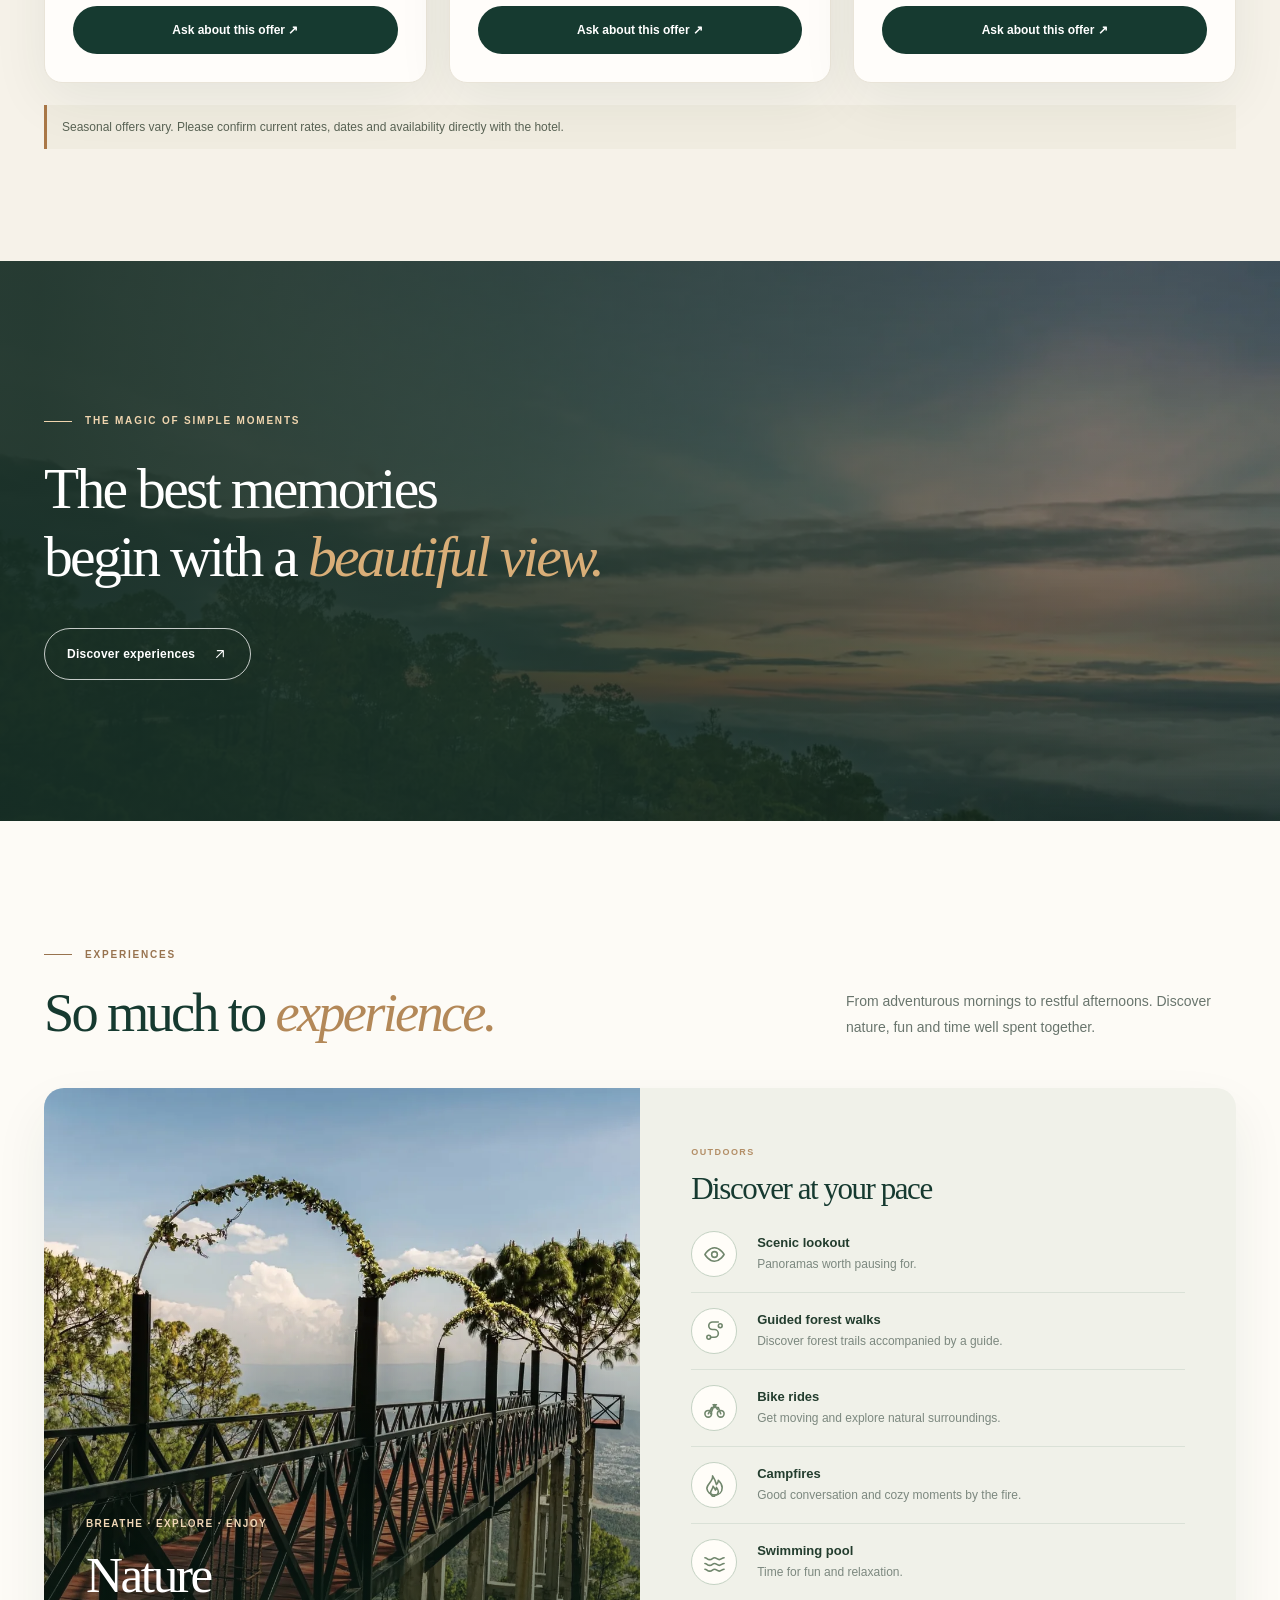
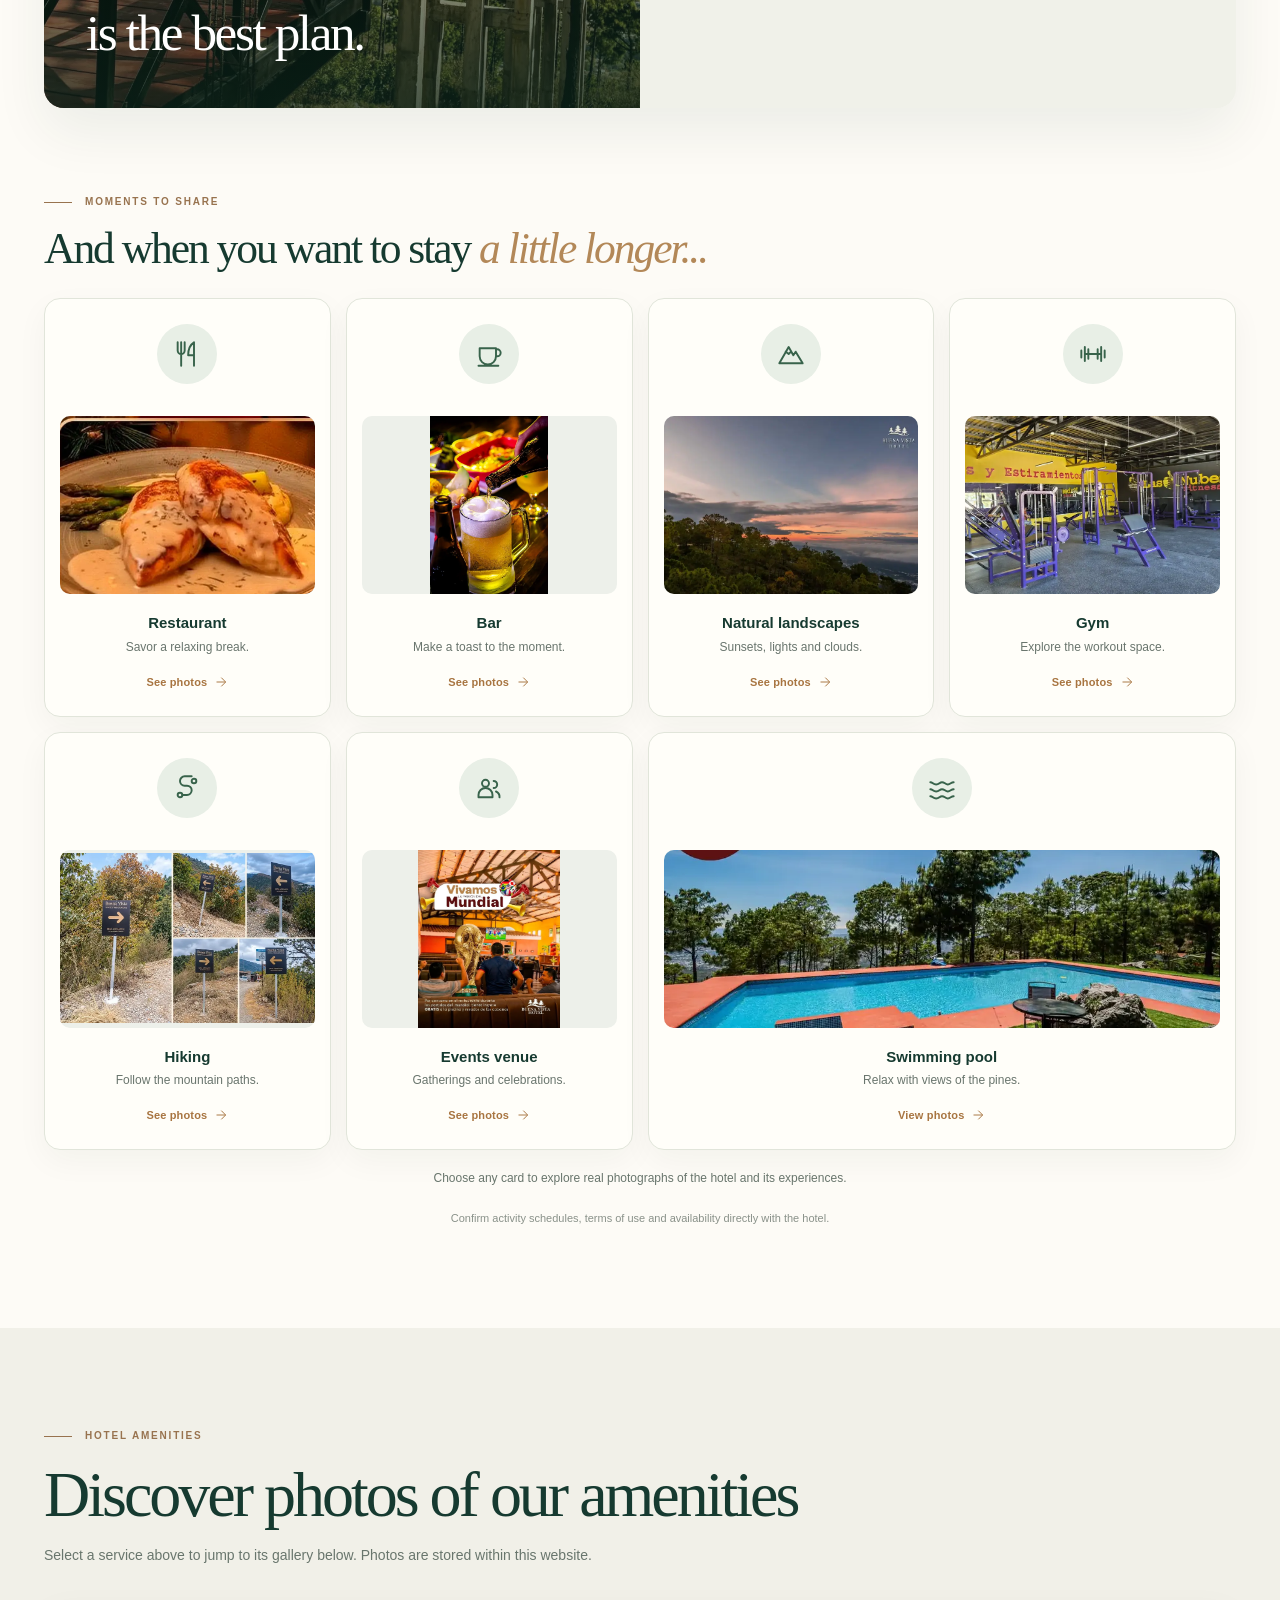
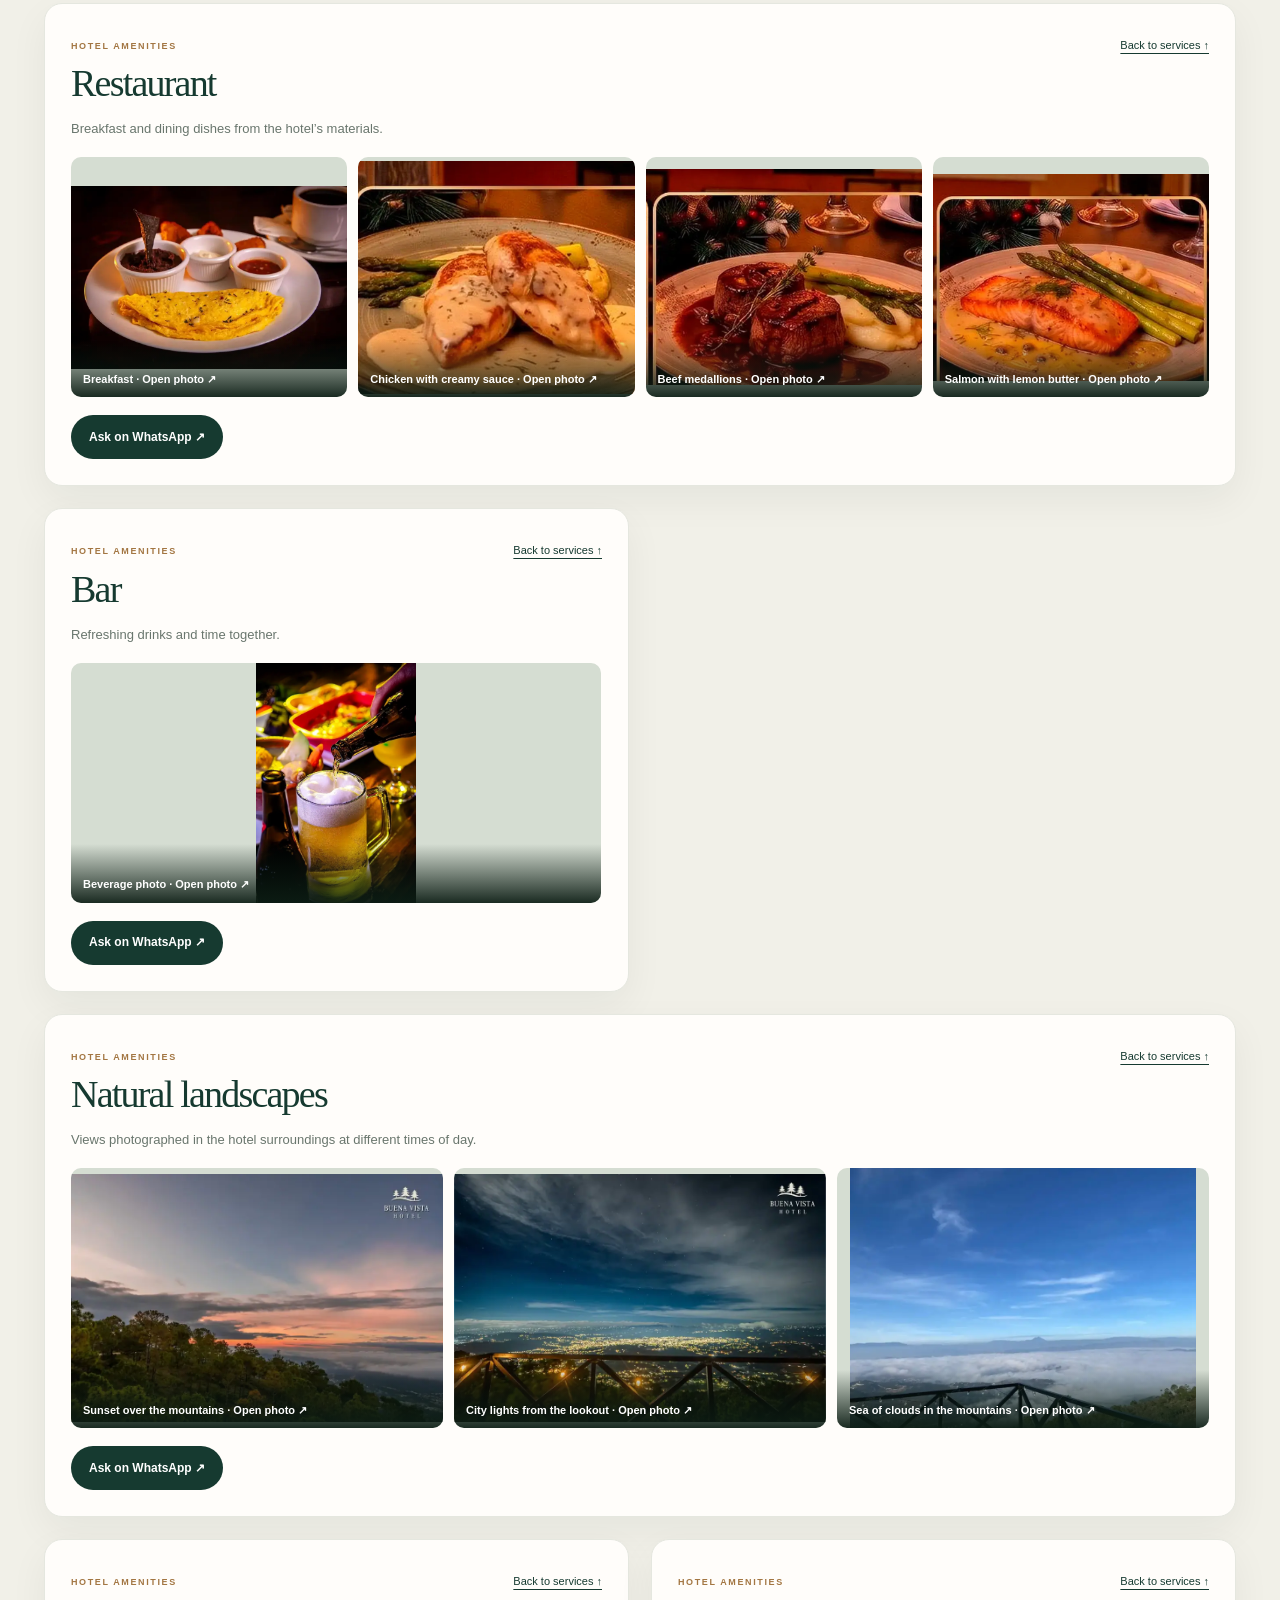
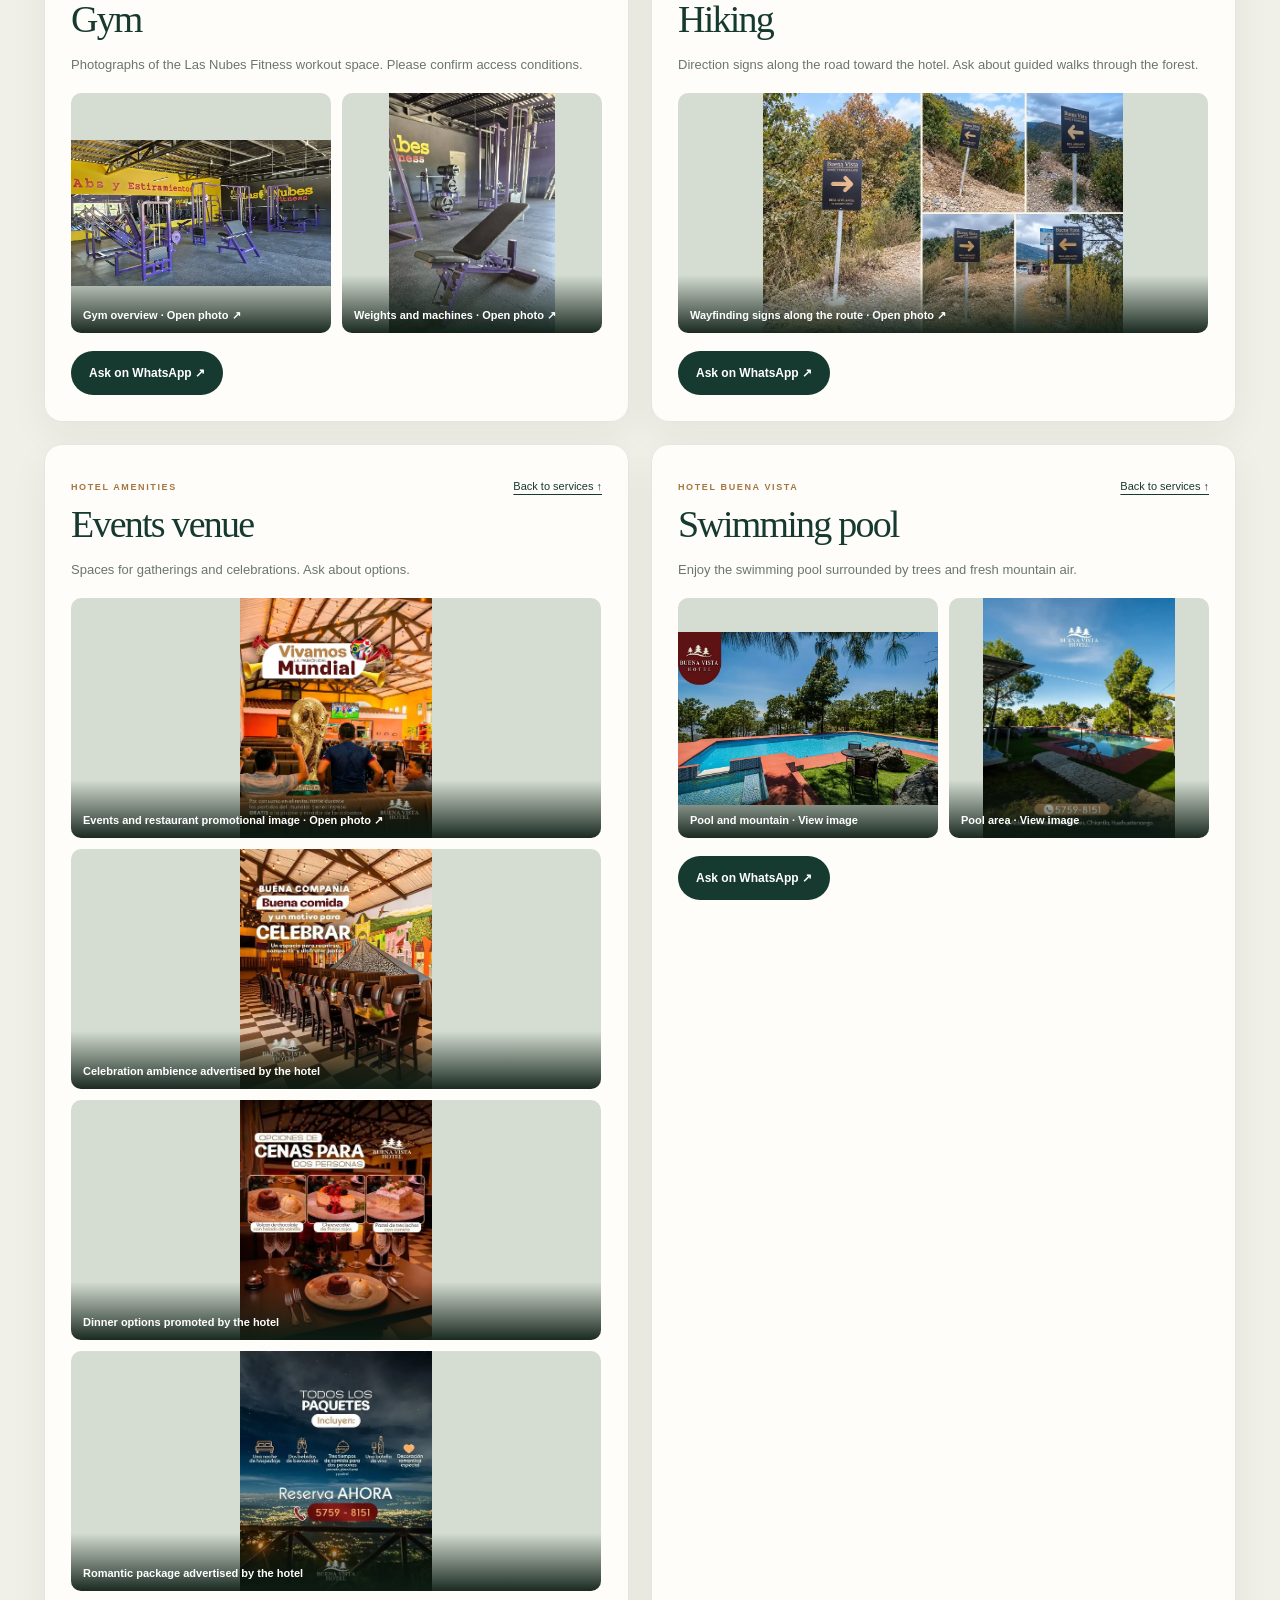
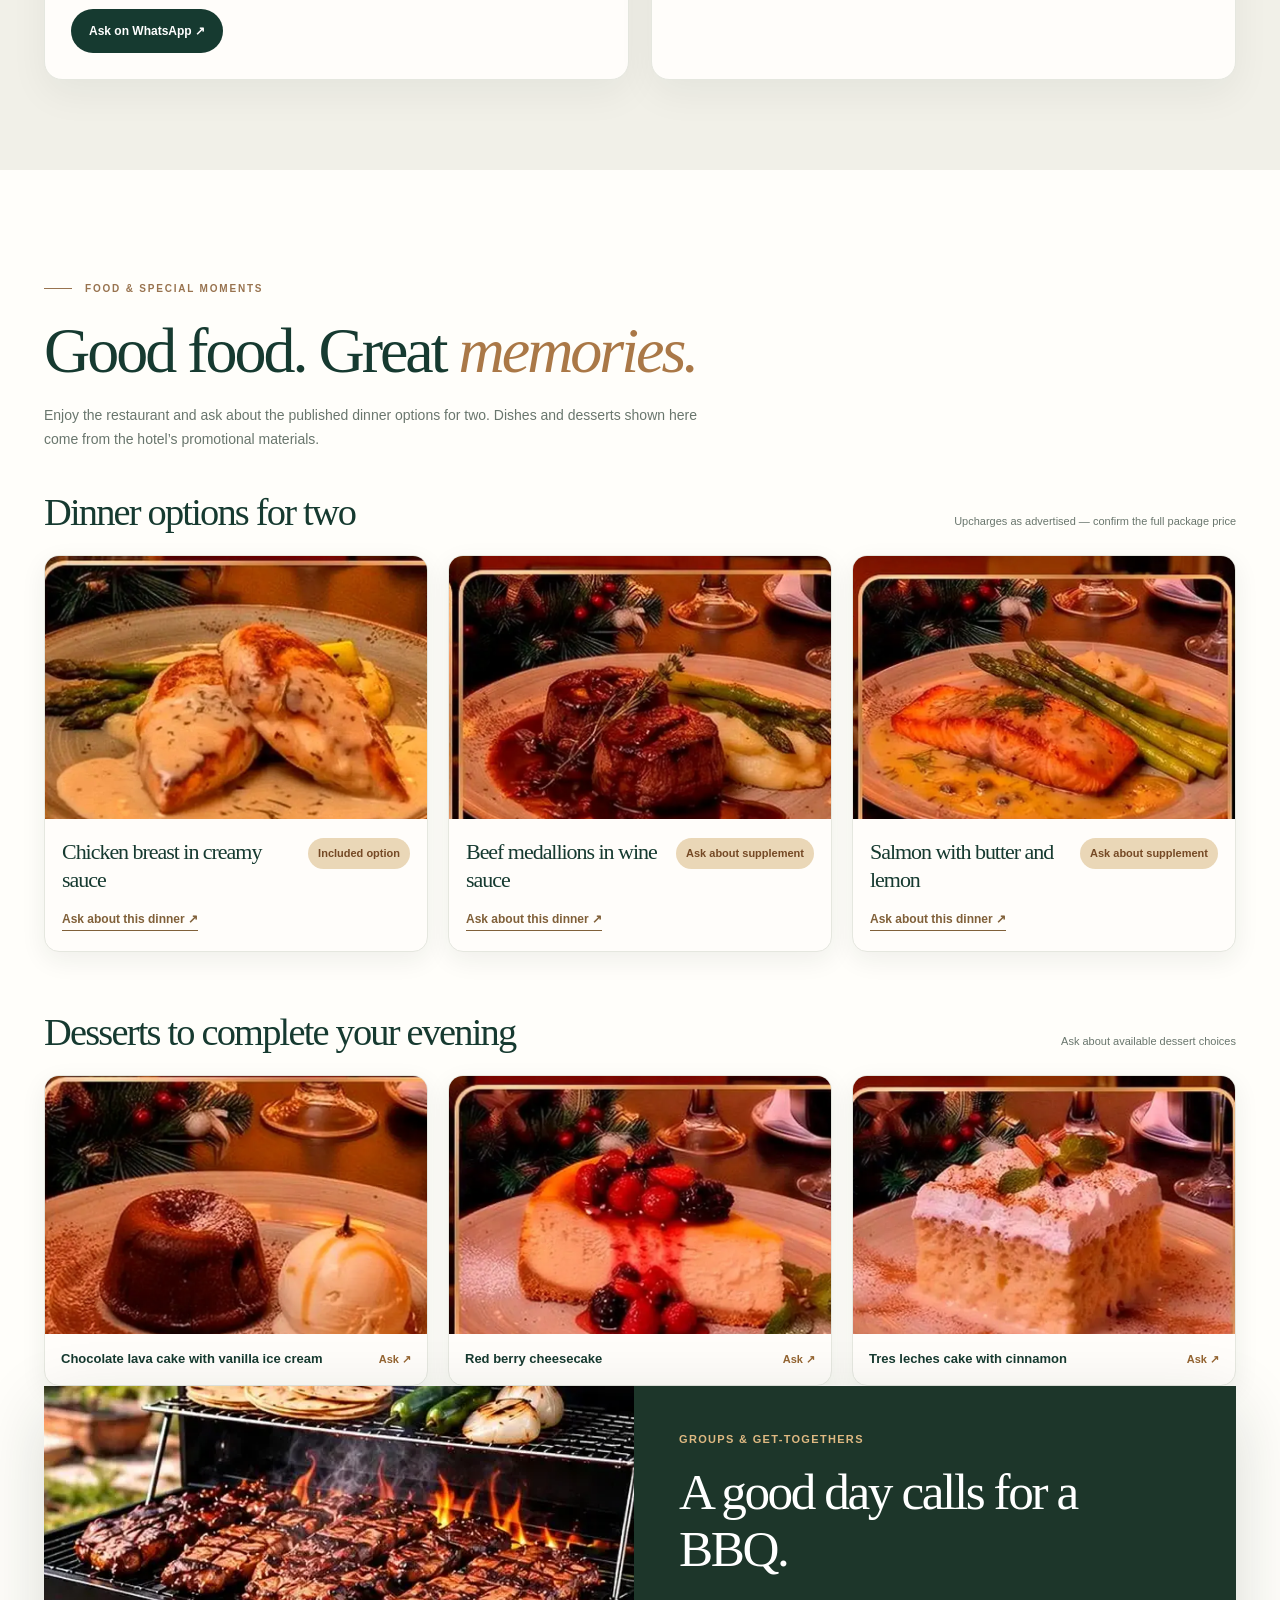
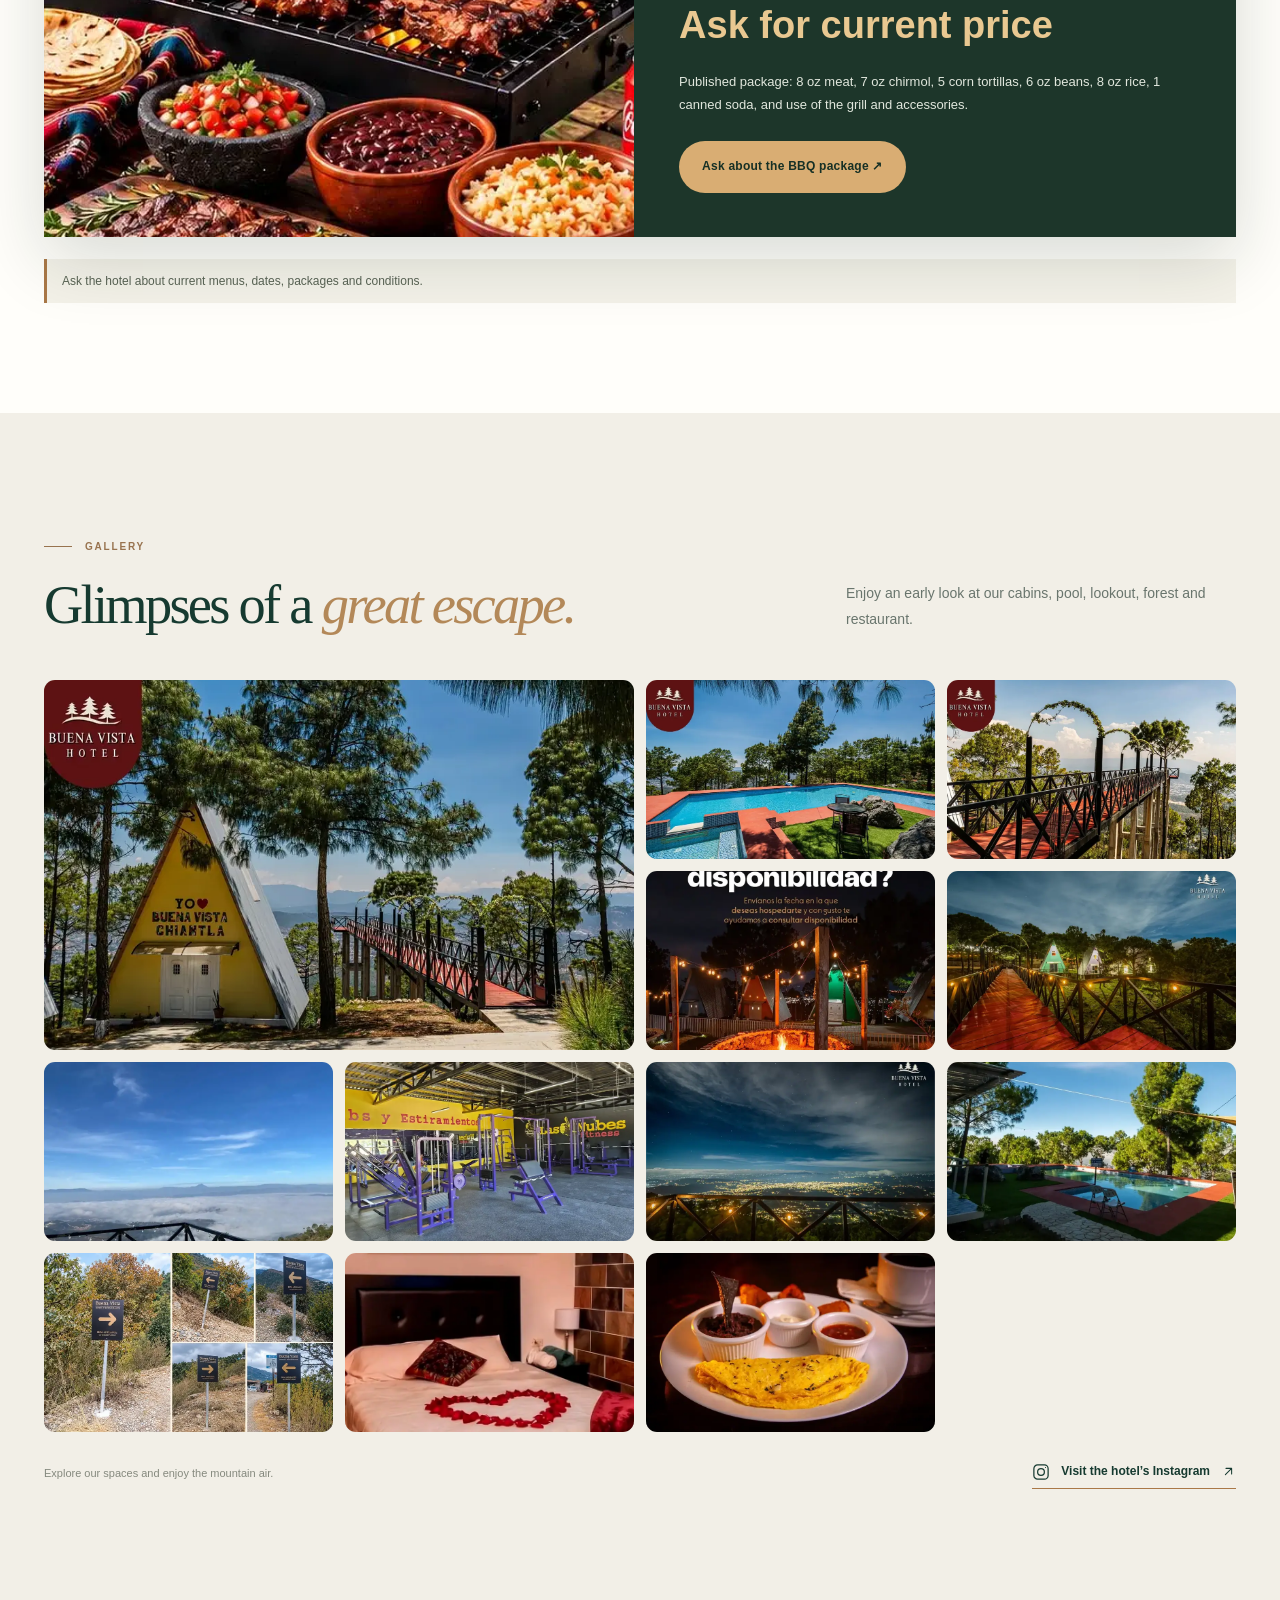
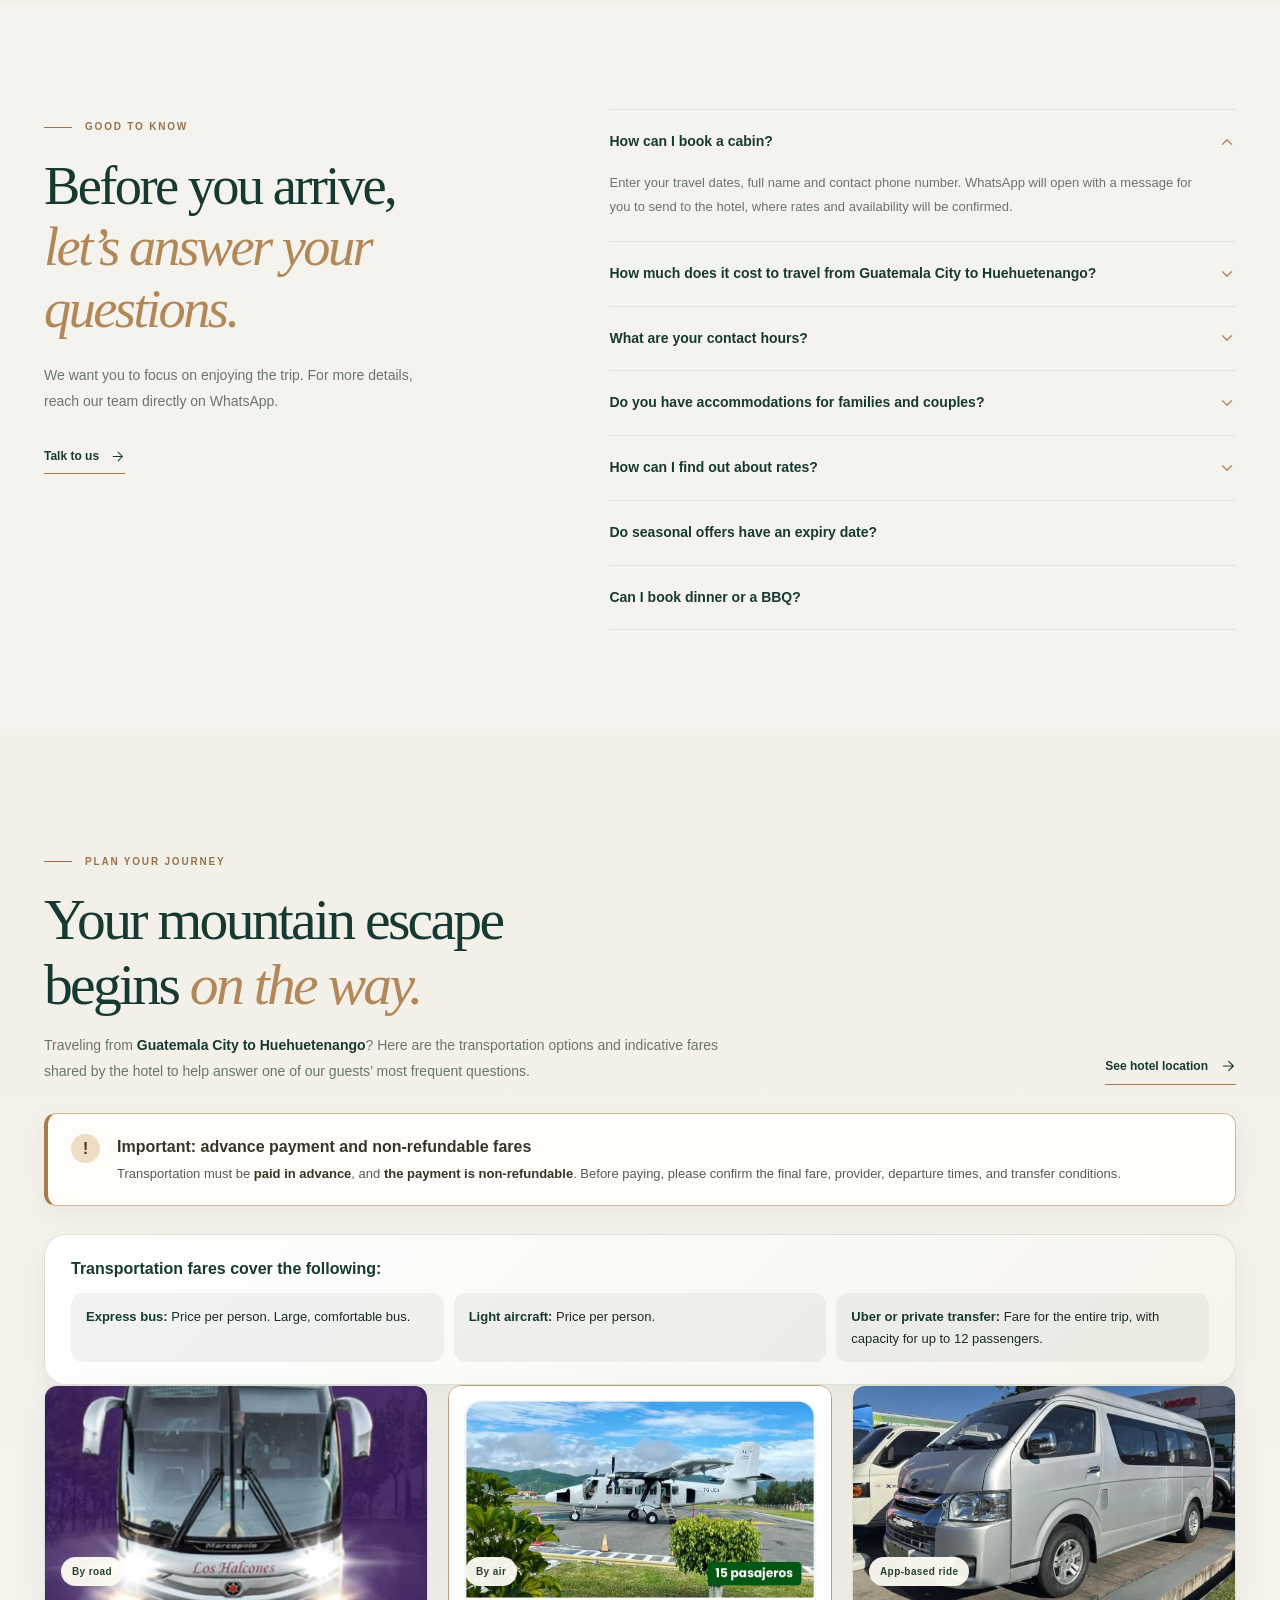
==== commit 8dc2619b: "Add files via upload" ====
--- a/en/index.html
+++ b/en/index.html
@@ -8,7 +8,7 @@
 <link href="../assets/icons/favicon.svg" rel="icon" type="image/svg+xml"/>
 <link href="../assets/icons/apple-touch-icon.png" rel="apple-touch-icon"/>
 <link as="image" fetchpriority="high" href="../assets/img/cabana-alpina-exterior-real.webp" rel="preload"/>
-<link href="../styles.css?v=20261109-transport-pago-v7" rel="stylesheet"/>
+<link href="../styles.css?v=20261110-logo-y-tarifas" rel="stylesheet"/>
 <title>Hotel Buena Vista | Mountain Cabins in Chiantla, Guatemala</title>
 <meta content="Hotel Buena Vista in Chiantla, Huehuetenango, Guatemala. Alpine cabins, couples rooms, panoramic pool, viewpoint and restaurant. Ask about availability with your dates and contact details." name="description"/><meta content="index,follow,max-image-preview:large" name="robots"/><meta content="light dark" name="color-scheme"/><meta content="website" property="og:type"/><meta content="Hotel Buena Vista" property="og:site_name"/><meta content="en_US" property="og:locale"/><meta content="Hotel Buena Vista | Mountain Cabins in Chiantla, Guatemala" property="og:title"/><meta content="Hotel Buena Vista in Chiantla, Huehuetenango, Guatemala. Alpine cabins, couples rooms, panoramic pool, viewpoint and restaurant. Ask about availability with your dates and contact details." property="og:description"/><meta content="https://hotelbuenavista.online/en/" property="og:url"/><meta content="https://hotelbuenavista.online/assets/img/og-buena-vista-en.jpg" property="og:image"/><meta content="https://hotelbuenavista.online/assets/img/og-buena-vista-en.jpg" property="og:image:secure_url"/><meta content="1200" property="og:image:width"/><meta content="630" property="og:image:height"/><meta content="image/jpeg" property="og:image:type"/><meta content="Hotel Buena Vista - mountain escape in Chiantla" property="og:image:alt"/><meta content="summary_large_image" name="twitter:card"/><meta content="https://hotelbuenavista.online/assets/img/og-buena-vista-en.jpg" name="twitter:image"/><meta content="Hotel Buena Vista | Mountain Cabins in Chiantla, Guatemala" name="twitter:title"/><meta content="Hotel Buena Vista in Chiantla, Huehuetenango: alpine cabins, romantic rooms, mountain views, restaurant, dinner options and group BBQ packages. Book via WhatsApp." name="twitter:description"/><link href="https://hotelbuenavista.online/en/" rel="canonical"/><link href="https://hotelbuenavista.online/" hreflang="es-GT" rel="alternate"/><link href="https://hotelbuenavista.online/en/" hreflang="en" rel="alternate"/><link href="https://hotelbuenavista.online/" hreflang="x-default" rel="alternate"/><script type="application/ld+json">{"@context":"https://schema.org","@graph":[{"@type":"Hotel","@id":"https://hotelbuenavista.online/en/#hotel","name":"Hotel Buena Vista","description":"Hotel Buena Vista in Chiantla, Huehuetenango: alpine cabins, romantic rooms, mountain views, restaurant, dinner options and group BBQ packages. Book via WhatsApp.","telephone":"+50257598151","email":"Hotelbuenavista502@gmail.com","image":["https://hotelbuenavista.online/assets/img/og-buena-vista-en.jpg"],"address":{"@type":"PostalAddress","streetAddress":"Cantón Buena Vista, Aldea San Antonio las Nubes","addressLocality":"Chiantla","addressRegion":"Huehuetenango","postalCode":"13001","addressCountry":"GT"},"hasMap":"https://www.google.com/maps/search/?api=1&query=Hotel%20y%20Restaurante%20Buena%20Vista%2C%20Chiantla%2C%20Huehuetenango%2C%20Guatemala&query_place_id=ChIJzRrWXWcVjIURyS6rai3AE9U","sameAs":["https://www.instagram.com/buenavistahotelgt/","https://www.facebook.com/hotelyrestaurantebuenavista/?locale=es_LA"],"availableLanguage":["es","en"],"amenityFeature":[{"@type":"LocationFeatureSpecification","name":"Alpine cabins","value":true},{"@type":"LocationFeatureSpecification","name":"Family cabins","value":true},{"@type":"LocationFeatureSpecification","name":"Couples rooms","value":true},{"@type":"LocationFeatureSpecification","name":"Swimming pool","value":true},{"@type":"LocationFeatureSpecification","name":"Scenic lookout","value":true},{"@type":"LocationFeatureSpecification","name":"Restaurant","value":true},{"@type":"LocationFeatureSpecification","name":"Bar","value":true},{"@type":"LocationFeatureSpecification","name":"Guided forest walks","value":true},{"@type":"LocationFeatureSpecification","name":"Bicycle rides","value":true},{"@type":"LocationFeatureSpecification","name":"Campfires","value":true},{"@type":"LocationFeatureSpecification","name":"Pool table","value":true},{"@type":"LocationFeatureSpecification","name":"Gym","value":true},{"@type":"LocationFeatureSpecification","name":"Soccer field","value":true},{"@type":"LocationFeatureSpecification","name":"Dinner options","value":true},{"@type":"LocationFeatureSpecification","name":"BBQ package","value":true},{"@type":"LocationFeatureSpecification","name":"Event space","value":true}],"potentialAction":{"@type":"CommunicateAction","name":"Ask for availability","target":"https://wa.me/50257598151"},"openingHoursSpecification":{"@type":"OpeningHoursSpecification","opens":"08:00","closes":"19:00"}},{"@type":"WebSite","name":"Hotel Buena Vista","url":"https://hotelbuenavista.online/"},{"@type":"WebPage","name":"Hotel Buena Vista | Mountain Cabins in Chiantla, Guatemala","url":"https://hotelbuenavista.online/en/","description":"Escape to Hotel Buena Vista in Chiantla, Huehuetenango: alpine cabins, family lodging, pool, forest trails, panoramic views and restaurant. Ask about availability via WhatsApp.","inLanguage":"en","about":{"@id":"https://hotelbuenavista.online/en/#hotel"}}]}</script></head>
 <body class="en-site premium-site" data-assets="../assets/img/">
@@ -50,10 +50,7 @@
 </div>
 <header class="site-header" id="top">
 <div class="container header-inner">
-<a aria-label="Hotel Buena Vista, back to home" class="brand" href="#inicio">
-<span class="brand-symbol"><svg aria-hidden="true" viewbox="0 0 68 68"><circle cx="34" cy="34" fill="none" r="31.5" stroke="currentColor" stroke-width="1.3"></circle><path d="M11 45 28 24l9 11 7-8 14 18" fill="none" stroke="currentColor" stroke-linecap="round" stroke-linejoin="round" stroke-width="2.6"></path><path d="M17 48c9-4 25-5 35 0M18 52h33" fill="none" stroke="currentColor" stroke-linecap="round" stroke-width="1.5"></path><path d="M36 18c2-2 3-2 6-1" fill="none" stroke="currentColor" stroke-linecap="round" stroke-width="1.2"></path></svg></span>
-<span class="brand-name"><small>HOTEL</small><strong>BUENA VISTA</strong><em>CHIANTLA · GUATEMALA</em></span>
-</a>
+<a aria-label="Hotel Buena Vista, back to home" class="brand" href="#inicio"><span aria-hidden="true" class="brand-crest"><img alt="" decoding="async" height="90" src="../assets/img/logo-simbolo-buena-vista.png" width="180"/></span><span class="brand-wordmark"><strong>BUENA VISTA</strong><small>H O T E L</small></span></a>
 <nav aria-label="Main navigation" class="nav-links" id="navigation">
 <a class="nav-active" href="#inicio">Home</a>
 <a href="#nosotros">About</a>
@@ -181,62 +178,60 @@
 <details><summary>Do you have accommodations for families and couples? <svg class="icon"><use href="#i-chevron"></use></svg></summary><p>Yes. We offer alpine cabins, family cabins and rooms for couples. Please confirm each option’s features and occupancy before booking.</p></details>
 <details><summary>How can I find out about rates? <svg class="icon"><use href="#i-chevron"></use></svg></summary><p>Rates and availability are confirmed directly by the hotel. Tell us your dates, number of guests and preferred lodging type.</p></details>
 <details><summary>Do seasonal offers have an expiry date?</summary><p>Yes, offers change by date. Ask us on WhatsApp for valid rates and conditions.</p></details><details><summary>Can I book dinner or a BBQ?</summary><p>Please ask the hotel about current package inclusions, rates and conditions.</p></details></div></div></section>
-
-<section class="section transport-section" id="transporte" aria-labelledby="transport-heading">
-  <div class="container">
-    <div class="transport-intro reveal">
-      <div><span class="eyebrow"><span class="eyebrow-line"></span> PLAN YOUR JOURNEY</span>
-        <h2 id="transport-heading">Your mountain escape begins <em>on the way.</em></h2>
-        <p>Traveling from <strong>Guatemala City to Huehuetenango</strong>? Here are the transportation options and indicative fares shared by the hotel to help answer one of our guests’ most frequent questions.</p>
-      </div>
-      <a class="transport-intro-link" href="#ubicacion">See hotel location <svg class="icon" aria-hidden="true"><use href="#i-arrow"></use></svg></a>
-    </div>
-    <div class="transport-payment-notice reveal" role="note" aria-label="Transportation payment conditions">
- <span class="transport-payment-mark" aria-hidden="true">!</span>
- <div><strong>Important: advance payment and non-refundable fares</strong>
- <p>Transportation must be <strong>paid in advance</strong>, and <strong>the payment is non-refundable</strong>. Before paying, please confirm the final fare, provider, departure times, and transfer conditions.</p></div>
-</div><div class="transport-grid">
-      <article class="transport-card reveal">
-        <div class="transport-media"><img src="../assets/img/transporte-bus-expres.webp" alt="Road coach, reference image provided for transportation information" loading="lazy" decoding="async" width="840" height="700"/><span class="transport-category">By road</span></div>
-        <div class="transport-body"><div class="transport-icon"><svg class="icon" aria-hidden="true"><use href="#i-route"></use></svg></div>
-          <h3>Express bus</h3><p class="transport-subtitle">Guatemala City → Huehuetenango</p>
-          <div class="transport-rates"><div><span>One way</span><strong>Q145</strong></div><div><span>Round trip</span><strong>Q285</strong></div></div>
-          <p class="transport-footnote">Confirm terminal, schedules, availability and booking terms with the operator.</p>
-          <a class="transport-action" href="https://wa.me/50257598151?text=Hello%2C+Hotel+Buena+Vista.+Could+you+guide+me+on+express+bus+transport+from+Guatemala+City+to+Huehuetenango%2C+including+schedules+and+getting+to+the+hotel+afterward%3F%0APlease+confirm+how+to+make+the+advance+payment+for+transportation+and+its+non-refundable+terms." target="_blank" rel="noopener noreferrer">Ask about bus travel <svg class="icon" aria-hidden="true"><use href="#i-arrow-up"></use></svg></a>
-        </div>
-      </article>
-      <article class="transport-card transport-card-featured reveal">
-        <div class="transport-media"><img src="../assets/img/transporte-avioneta-pista.webp" alt="White light aircraft on a runway, reference photo provided by the hotel" loading="lazy" decoding="async" width="1125" height="656"/><span class="transport-category">By air</span></div>
-        <div class="transport-body"><div class="transport-icon"><svg class="icon" aria-hidden="true"><use href="#i-sun"></use></svg></div>
-          <h3>Light aircraft</h3><p class="transport-subtitle">An air travel option to ask about</p>
-          <div class="transport-rates"><div><span>One way</span><strong>Q995</strong></div><div><span>Round trip</span><strong>Q1,800</strong></div></div>
-          <p class="transport-footnote">Routes, operation, schedules and seats are subject to confirmation.</p>
-          <a class="transport-action" href="https://wa.me/50257598151?text=Hello%2C+Hotel+Buena+Vista.+I+would+like+information+about+light+aircraft+travel+to+Huehuetenango%2C+including+schedules%2C+availability+and+current+fares.%0APlease+confirm+how+to+make+the+advance+payment+for+transportation+and+its+non-refundable+terms." target="_blank" rel="noopener noreferrer">Ask about flights <svg class="icon" aria-hidden="true"><use href="#i-arrow-up"></use></svg></a>
-        </div>
-      </article>
-      <article class="transport-card reveal">
-        <div class="transport-media"><img src="../assets/img/transporte-privado-minibus.webp" alt="Silver passenger minibus; illustrative photo for ground transportation" loading="lazy" decoding="async" width="1046" height="665"/><span class="transport-category">App-based ride</span></div>
-        <div class="transport-body"><div class="transport-icon"><svg class="icon" aria-hidden="true"><use href="#i-location"></use></svg></div>
-          <h3>Uber</h3><p class="transport-subtitle">A ride option guests frequently ask about</p>
-          <div class="transport-rate-single"><span>Quoted reference fare</span><strong>Q3,200</strong><small>Confirm the route and whether this is a one-way fare</small></div>
-          <p class="transport-footnote">The pictured vehicle is illustrative, not a confirmed Uber vehicle.</p>
-          <a class="transport-action" href="https://wa.me/50257598151?text=Hello%2C+Hotel+Buena+Vista.+Can+you+clarify+the+Uber+or+app-based+ride+from+Guatemala+City+to+Huehuetenango+listed+at+Q3%2C200%3F+What+does+the+fare+cover%3F%0APlease+confirm+how+to+make+the+advance+payment+for+transportation+and+its+non-refundable+terms." target="_blank" rel="noopener noreferrer">Ask about the ride <svg class="icon" aria-hidden="true"><use href="#i-arrow-up"></use></svg></a>
-        </div>
-      </article>
-    </div>
-    <div class="transport-bottom reveal">
-      <div class="transport-extra-photo"><img src="../assets/img/transporte-avioneta-vuelo.webp" loading="lazy" decoding="async" alt="Small aircraft at an airfield, additional reference photo" width="299" height="168"/></div>
-      <div><strong>How do I reach Hotel Buena Vista itself?</strong><p>The fares above cover the stated trip to Huehuetenango, not necessarily the final transfer to the hotel in Chiantla. Ask about the last leg before traveling.</p></div>
-      <a href="https://wa.me/50257598151?text=Hello%2C%20Hotel%20Buena%20Vista.%20I%20am%20traveling%20from%20Guatemala%20City%20and%20need%20directions%20for%20the%20last%20leg%20to%20your%20property%20in%20Chiantla.%20Could%20you%20guide%20me%3F" target="_blank" rel="noopener noreferrer">Ask for directions <svg class="icon" aria-hidden="true"><use href="#i-arrow-up"></use></svg></a>
-    </div>
-    <p class="transport-disclaimer">Fares in Guatemalan quetzales were shared by the hotel for reference only, not as binding quotes. Prices may change depending on season, availability and operator. Please confirm whether the hotel can arrange transportation bookings. Reference photos do not guarantee specific vehicles or providers.</p>
-  </div>
-</section>
-
+<section aria-labelledby="transport-heading" class="section transport-section" id="transporte">
+<div class="container">
+<div class="transport-intro reveal">
+<div><span class="eyebrow"><span class="eyebrow-line"></span> PLAN YOUR JOURNEY</span>
+<h2 id="transport-heading">Your mountain escape begins <em>on the way.</em></h2>
+<p>Traveling from <strong>Guatemala City to Huehuetenango</strong>? Here are the transportation options and indicative fares shared by the hotel to help answer one of our guests’ most frequent questions.</p>
+</div>
+<a class="transport-intro-link" href="#ubicacion">See hotel location <svg aria-hidden="true" class="icon"><use href="#i-arrow"></use></svg></a>
+</div>
+<div aria-label="Transportation payment conditions" class="transport-payment-notice reveal" role="note">
+<span aria-hidden="true" class="transport-payment-mark">!</span>
+<div><strong>Important: advance payment and non-refundable fares</strong>
+<p>Transportation must be <strong>paid in advance</strong>, and <strong>the payment is non-refundable</strong>. Before paying, please confirm the final fare, provider, departure times, and transfer conditions.</p></div>
+</div><div aria-label="Transportation fare clarification" class="transport-pricing-note reveal" role="note"><h3>Transportation fares cover the following:</h3><ul><li><strong>Express bus: </strong>Price per person. Large, comfortable bus.</li><li><strong>Light aircraft: </strong>Price per person.</li><li><strong>Uber or private transfer: </strong>Fare for the entire trip, with capacity for up to 12 passengers.</li></ul></div><div class="transport-grid">
+<article class="transport-card reveal">
+<div class="transport-media"><img alt="Road coach, reference image provided for transportation information" decoding="async" height="700" loading="lazy" src="../assets/img/transporte-bus-expres.webp" width="840"/><span class="transport-category">By road</span></div>
+<div class="transport-body"><div class="transport-icon"><svg aria-hidden="true" class="icon"><use href="#i-route"></use></svg></div>
+<h3>Express bus</h3><p class="transport-subtitle">Guatemala City → Huehuetenango</p>
+<div class="transport-rates"><div><span>One way · per person</span><strong>Q145</strong></div><div><span>Round trip · per person</span><strong>Q285</strong></div></div>
+<p class="transport-footnote">Reference fare per person. Confirm terminal, departures, seat availability and operator conditions.</p>
+<a class="transport-action" href="https://wa.me/50257598151?text=Hello%2C+Hotel+Buena+Vista.+I+would+like+information+about+the+express+bus+from+Guatemala+City+to+Huehuetenango.+I+understand+the+published+fare+is+per+person.+Could+you+please+guide+me+on+schedules%2C+seat+availability+and+ticket+purchase%3F%0APlease+also+confirm+how+to+make+the+advance+payment+for+transportation+and+its+non-refundable+terms." rel="noopener noreferrer" target="_blank">Ask about bus travel <svg aria-hidden="true" class="icon"><use href="#i-arrow-up"></use></svg></a>
+</div>
+</article>
+<article class="transport-card transport-card-featured reveal">
+<div class="transport-media"><img alt="White light aircraft on a runway, reference photo provided by the hotel" decoding="async" height="656" loading="lazy" src="../assets/img/transporte-avioneta-pista.webp" width="1125"/><span class="transport-category">By air</span></div>
+<div class="transport-body"><div class="transport-icon"><svg aria-hidden="true" class="icon"><use href="#i-sun"></use></svg></div>
+<h3>Light aircraft</h3><p class="transport-subtitle">An air travel option to ask about</p>
+<div class="transport-rates"><div><span>One way · per person</span><strong>Q995</strong></div><div><span>Round trip · per person</span><strong>Q1,800</strong></div></div>
+<p class="transport-footnote">Reference fare per person. Operation, schedules, route and seats are subject to confirmation.</p>
+<a class="transport-action" href="https://wa.me/50257598151?text=Hello%2C+Hotel+Buena+Vista.+I%E2%80%99m+interested+in+the+light+aircraft+option+from+Guatemala+City+to+Huehuetenango.+I+understand+the+published+fare+is+per+person.+Could+you+please+tell+me+how+to+check+availability%2C+schedules+and+updated+fares%3F%0APlease+also+confirm+how+to+make+the+advance+payment+for+transportation+and+its+non-refundable+terms." rel="noopener noreferrer" target="_blank">Ask about flights <svg aria-hidden="true" class="icon"><use href="#i-arrow-up"></use></svg></a>
+</div>
+</article>
+<article class="transport-card reveal">
+<div class="transport-media"><img alt="Silver passenger minibus; illustrative photo for ground transportation" decoding="async" height="665" loading="lazy" src="../assets/img/transporte-privado-minibus.webp" width="1046"/><span class="transport-category">App-based ride</span></div>
+<div class="transport-body"><div class="transport-icon"><svg aria-hidden="true" class="icon"><use href="#i-location"></use></svg></div>
+<h3>Uber or private transfer</h3><p class="transport-subtitle">Fare for the full trip from Guatemala City</p>
+<div class="transport-rate-single"><span>Fare for the full trip</span><strong>Q3,200</strong><small>Can carry up to 12 passengers</small></div>
+<p class="transport-footnote">Reference fare for the full trip. Confirm the pickup point, route and transfer coordination.</p>
+<a class="transport-action" href="https://wa.me/50257598151?text=Hello%2C+Hotel+Buena+Vista.+I%E2%80%99d+like+to+ask+about+the+Uber+or+private+transfer+option+from+Guatemala+City+to+Huehuetenango.+I+understand+the+published+Q3%2C200+fare+applies+to+the+full+trip+and+that+it+can+carry+up+to+12+passengers.+Could+you+please+confirm+how+it+is+coordinated%3F%0APlease+also+confirm+how+to+make+the+advance+payment+for+transportation+and+its+non-refundable+terms." rel="noopener noreferrer" target="_blank">Ask about the transfer <svg aria-hidden="true" class="icon"><use href="#i-arrow-up"></use></svg></a>
+</div>
+</article>
+</div>
+<div class="transport-bottom reveal">
+<div class="transport-extra-photo"><img alt="Small aircraft at an airfield, additional reference photo" decoding="async" height="168" loading="lazy" src="../assets/img/transporte-avioneta-vuelo.webp" width="299"/></div>
+<div><strong>How do I reach Hotel Buena Vista itself?</strong><p>These fares cover the stated trip to Huehuetenango. If you need help reaching the hotel in Chiantla, please ask before traveling.</p></div>
+<a href="https://wa.me/50257598151?text=Hello%2C%20Hotel%20Buena%20Vista.%20I%20am%20traveling%20from%20Guatemala%20City%20and%20need%20directions%20for%20the%20last%20leg%20to%20your%20property%20in%20Chiantla.%20Could%20you%20guide%20me%3F" rel="noopener noreferrer" target="_blank">Ask for directions <svg aria-hidden="true" class="icon"><use href="#i-arrow-up"></use></svg></a>
+</div>
+<p class="transport-disclaimer">Fares in Guatemalan quetzales were shared by the hotel as a reference and may change depending on season, availability and provider. Express bus and light aircraft: prices per person. Uber or private transfer: fare for the full trip for up to 12 passengers. Transportation must be paid in advance and is non-refundable. Reference photos do not guarantee specific vehicles or operators.</p>
+</div>
+</section>
 <section class="section location-section" id="ubicacion"><div class="container"><div class="section-top location-top reveal"><div><span class="eyebrow"><span class="eyebrow-line"></span> FIND US</span><h2>Your retreat is in <em>Chiantla.</em></h2></div><p>Find us in the mountains of Huehuetenango, surrounded by nature and far from the everyday rush.</p></div><div class="location-grid"><div class="contact-card reveal"><span class="mini-label">WE LOOK FORWARD TO SEEING YOU</span><h3>Hotel Buena Vista</h3><p class="contact-intro">Your next memorable story begins with a visit.</p><div class="contact-row"><span><svg class="icon"><use href="#i-location"></use></svg></span><div><small>LOCATION</small><strong>Cantón Buena Vista, San Antonio las Nubes, Chiantla, Huehuetenango</strong></div></div><div class="contact-row"><span><svg class="icon"><use href="#i-clock"></use></svg></span><div><small>GUEST ASSISTANCE</small><strong>8:00 a.m. – 7:00 p.m.</strong></div></div><div class="contact-row"><span><svg class="icon"><use href="#i-phone"></use></svg></span><div><small>PHONE &amp; WHATSAPP</small><a href="tel:+50257598151">+502 5759-8151</a></div></div><div class="contact-row"><span><svg class="icon"><use href="#i-mail"></use></svg></span><div><small>EMAIL</small><a class="email-address" href="mailto:Hotelbuenavista502@gmail.com">Hotelbuenavista502@gmail.com</a></div></div><div class="contact-actions"><a class="btn btn-dark" href="https://www.google.com/maps/search/?api=1&amp;query=Hotel%20y%20Restaurante%20Buena%20Vista%2C%20Chiantla%2C%20Huehuetenango%2C%20Guatemala&amp;query_place_id=ChIJzRrWXWcVjIURyS6rai3AE9U" rel="noopener noreferrer" target="_blank">Get directions <svg class="icon"><use href="#i-arrow-up"></use></svg></a><a class="text-link" href="https://wa.me/50257598151?text=Hello%20Hotel%20Buena%20Vista%21%20Could%20you%20tell%20me%20how%20to%20get%20to%20your%20hotel%3F" rel="noopener noreferrer" target="_blank">Ask for directions <svg class="icon"><use href="#i-arrow"></use></svg></a></div></div><div class="map-frame reveal"><iframe allowfullscreen="" loading="lazy" referrerpolicy="no-referrer-when-downgrade" src="https://maps.google.com/maps?q=Hotel%20y%20Restaurante%20Buena%20Vista%20San%20Antonio%20las%20Nubes%20Chiantla&amp;output=embed" title="Map showing Hotel Buena Vista in Chiantla, Huehuetenango"></iframe><a class="map-overlay-link" href="https://www.google.com/maps/search/?api=1&amp;query=Hotel%20y%20Restaurante%20Buena%20Vista%2C%20Chiantla%2C%20Huehuetenango%2C%20Guatemala&amp;query_place_id=ChIJzRrWXWcVjIURyS6rai3AE9U" rel="noopener noreferrer" target="_blank"><svg class="icon"><use href="#i-location"></use></svg> Open in Google Maps <svg class="icon"><use href="#i-arrow-up"></use></svg></a></div></div></div></section>
 <section class="final-cta"><div class="container final-cta-inner reveal"><div><span class="eyebrow eyebrow-light"><span class="eyebrow-line"></span> YOUR MOMENT IS WAITING</span><h2>Make room for<br/><em>something unforgettable.</em></h2><p>Mountains, fresh air and unhurried days. See you at Buena Vista?</p></div><a class="btn btn-light" href="https://wa.me/50257598151?text=Hello%20Hotel%20Buena%20Vista%21%20I%20would%20like%20to%20ask%20about%20a%20stay%2C%20options%20and%20rates." rel="noopener noreferrer" target="_blank">Book my stay <svg class="icon"><use href="#i-arrow-up"></use></svg></a></div></section>
 </main>
-<footer class="site-footer"><div class="container footer-main"><div class="footer-about"><a aria-label="Hotel Buena Vista, return to home" class="brand brand-footer" href="#inicio"><span class="brand-symbol"><svg aria-hidden="true" viewbox="0 0 68 68"><circle cx="34" cy="34" fill="none" r="31.5" stroke="currentColor" stroke-width="1.3"></circle><path d="M11 45 28 24l9 11 7-8 14 18" fill="none" stroke="currentColor" stroke-linecap="round" stroke-linejoin="round" stroke-width="2.6"></path><path d="M17 48c9-4 25-5 35 0M18 52h33" fill="none" stroke="currentColor" stroke-linecap="round" stroke-width="1.5"></path></svg></span><span class="brand-name"><small>HOTEL</small><strong>BUENA VISTA</strong><em>CHIANTLA · GUATEMALA</em></span></a><p>Surrounded by mountains and nature, there is always a reason to stay.</p><a aria-label="Visit Instagram" class="footer-social" href="https://www.instagram.com/buenavistahotelgt/" rel="noopener noreferrer" target="_blank"><svg class="icon"><use href="#i-instagram"></use></svg> Instagram <svg class="icon"><use href="#i-arrow-up"></use></svg></a><a aria-label="Visit Hotel Buena Vista on Facebook" class="footer-social footer-facebook" href="https://www.facebook.com/hotelyrestaurantebuenavista/?locale=es_LA" rel="noopener noreferrer" target="_blank"><svg aria-hidden="true" class="facebook-brand-icon" viewbox="0 0 36 36"><circle cx="18" cy="18" fill="#1877F2" r="18"></circle><path d="M20.8 32V20.5h3.9l.6-4.5h-4.5v-2.9c0-1.3.4-2.2 2.3-2.2h2.4V6.9c-.4-.1-1.9-.2-3.5-.2-3.5 0-6 2.1-6 6v3.3h-4v4.5h4V32h4.8Z" fill="#fff"></path></svg><span>Facebook</span><svg aria-hidden="true" class="icon"><use href="#i-arrow-up"></use></svg></a></div><div class="footer-col"><strong>EXPLORE</strong><a href="#nosotros">The hotel</a><a href="#alojamientos">Stay</a><a href="#experiencias">Experiences</a><a href="#galeria">Gallery</a><a href="#transporte">Travel from Guatemala City</a><a href="privacidad.html">Privacy policy</a><a href="terminos.html">Terms of use</a></div><div class="footer-col"><strong>INFORMATION</strong><a href="#ubicacion">Location</a><a href="#reservas">Reservations</a><a href="https://www.google.com/maps/search/?api=1&amp;query=Hotel%20y%20Restaurante%20Buena%20Vista%2C%20Chiantla%2C%20Huehuetenango%2C%20Guatemala&amp;query_place_id=ChIJzRrWXWcVjIURyS6rai3AE9U" rel="noopener noreferrer" target="_blank">Get directions</a><a href="mailto:Hotelbuenavista502@gmail.com">Contact</a></div><div class="footer-contact"><strong>LET’S TALK</strong><a class="footer-phone" href="tel:+50257598151">+502 5759-8151</a><p>Cantón Buena Vista, San Antonio las Nubes, Chiantla, Huehuetenango</p><a class="footer-wa" href="https://wa.me/50257598151" rel="noopener noreferrer" target="_blank">Message us on WhatsApp <svg class="icon"><use href="#i-arrow-up"></use></svg></a></div></div><div class="container footer-bottom"><span>© <span id="year">2026</span> Hotel Buena Vista. All rights reserved.</span><span>Hotel Buena Vista · Nature and rest in Chiantla.</span><a href="#top">Back to top ↑</a></div></footer>
+<footer class="site-footer"><div class="container footer-main"><div class="footer-about"><a aria-label="Hotel Buena Vista, return to home" class="brand brand-footer" href="#inicio"><img alt="Hotel Buena Vista" class="brand-footer-logo" decoding="async" height="126" src="../assets/img/logo-buena-vista-hotel.png" width="220"/></a><p>Surrounded by mountains and nature, there is always a reason to stay.</p><a aria-label="Visit Instagram" class="footer-social" href="https://www.instagram.com/buenavistahotelgt/" rel="noopener noreferrer" target="_blank"><svg class="icon"><use href="#i-instagram"></use></svg> Instagram <svg class="icon"><use href="#i-arrow-up"></use></svg></a><a aria-label="Visit Hotel Buena Vista on Facebook" class="footer-social footer-facebook" href="https://www.facebook.com/hotelyrestaurantebuenavista/?locale=es_LA" rel="noopener noreferrer" target="_blank"><svg aria-hidden="true" class="facebook-brand-icon" viewbox="0 0 36 36"><circle cx="18" cy="18" fill="#1877F2" r="18"></circle><path d="M20.8 32V20.5h3.9l.6-4.5h-4.5v-2.9c0-1.3.4-2.2 2.3-2.2h2.4V6.9c-.4-.1-1.9-.2-3.5-.2-3.5 0-6 2.1-6 6v3.3h-4v4.5h4V32h4.8Z" fill="#fff"></path></svg><span>Facebook</span><svg aria-hidden="true" class="icon"><use href="#i-arrow-up"></use></svg></a></div><div class="footer-col"><strong>EXPLORE</strong><a href="#nosotros">The hotel</a><a href="#alojamientos">Stay</a><a href="#experiencias">Experiences</a><a href="#galeria">Gallery</a><a href="#transporte">Travel from Guatemala City</a><a href="privacidad.html">Privacy policy</a><a href="terminos.html">Terms of use</a></div><div class="footer-col"><strong>INFORMATION</strong><a href="#ubicacion">Location</a><a href="#reservas">Reservations</a><a href="https://www.google.com/maps/search/?api=1&amp;query=Hotel%20y%20Restaurante%20Buena%20Vista%2C%20Chiantla%2C%20Huehuetenango%2C%20Guatemala&amp;query_place_id=ChIJzRrWXWcVjIURyS6rai3AE9U" rel="noopener noreferrer" target="_blank">Get directions</a><a href="mailto:Hotelbuenavista502@gmail.com">Contact</a></div><div class="footer-contact"><strong>LET’S TALK</strong><a class="footer-phone" href="tel:+50257598151">+502 5759-8151</a><p>Cantón Buena Vista, San Antonio las Nubes, Chiantla, Huehuetenango</p><a class="footer-wa" href="https://wa.me/50257598151" rel="noopener noreferrer" target="_blank">Message us on WhatsApp <svg class="icon"><use href="#i-arrow-up"></use></svg></a></div></div><div class="container footer-bottom"><span>© <span id="year">2026</span> Hotel Buena Vista. All rights reserved.</span><span>Hotel Buena Vista · Nature and rest in Chiantla.</span><a href="#top">Back to top ↑</a></div></footer>
 <a aria-label="Chat with Hotel Buena Vista on WhatsApp" class="floating-wa" href="https://wa.me/50257598151?text=Hello%20Hotel%20Buena%20Vista%21%20I%20would%20like%20more%20information%20about%20staying%20at%20your%20hotel." rel="noopener noreferrer" target="_blank"><svg class="icon"><use href="#i-whatsapp"></use></svg><span>Book now?</span></a>
 <div aria-hidden="true" aria-label="Concept imagery" aria-modal="true" class="lightbox" id="lightbox" role="dialog"><button aria-label="Close gallery" class="lightbox-close" type="button"><svg class="icon"><use href="#i-close"></use></svg></button><button aria-label="Previous image" class="lightbox-prev" type="button"><svg class="icon"><use href="#i-arrow-left"></use></svg></button><figure><img alt="" id="lightbox-image"/><figcaption id="lightbox-caption"></figcaption></figure><button aria-label="Next image" class="lightbox-next" type="button"><svg class="icon"><use href="#i-arrow"></use></svg></button></div>
 <script defer="" src="../config.js?v=20261109-transport-v6"></script><script defer="" src="../script.js?v=20261109-transport-v6"></script>
--- a/styles.css
+++ b/styles.css
@@ -931,3 +931,40 @@
 html[data-theme=dark] .transport-payment-notice p{color:#d6dfd0}
 html[data-theme=dark] .transport-payment-mark{background:#59462b;color:#fff4d9}
 @media(max-width:650px){.transport-payment-notice{gap:12px;padding:17px 15px;margin:0 0 22px}.transport-payment-notice>div>strong{font-size:15px}.transport-payment-notice p{font-size:12px}}
+
+
+/* Added logo image and transport clarification */
+.brand{gap:0}
+.brand-logo{display:block;width:220px;height:auto;max-width:100%}
+.brand-footer .brand-logo{width:220px}
+.transport-pricing-note{margin:18px 0 0;border:1px solid rgba(25,86,63,.14);background:linear-gradient(135deg,rgba(255,255,255,.98),rgba(247,244,237,.98));border-radius:22px;padding:18px 20px;box-shadow:0 14px 30px rgba(14,41,30,.06)}
+.transport-pricing-note strong{display:block;font-size:14px;letter-spacing:.08em;text-transform:uppercase;color:var(--forest);margin-bottom:8px}
+.transport-pricing-note p{margin:0;color:var(--muted);line-height:1.7;font-size:14px}
+@media(max-width:1240px){.brand-logo,.brand-footer .brand-logo{width:205px}}
+@media(max-width:680px){.brand-logo,.brand-footer .brand-logo{width:170px}.site-header .brand{max-width:170px}}
+@media(max-width:390px){.brand-logo,.brand-footer .brand-logo{width:156px}.site-header .brand{max-width:156px}}
+html[data-theme=dark] .transport-pricing-note{background:linear-gradient(135deg,rgba(20,34,28,.95),rgba(30,48,40,.95));border-color:rgba(223,189,145,.22)}
+html[data-theme=dark] .transport-pricing-note p{color:#dce5de}
+
+
+/* HOTEL BUENA VISTA — logo oficial responsive, sin desbordamientos */
+.premium-site .site-header .brand{display:inline-flex;align-items:center;justify-content:flex-start;gap:9px;flex:0 0 auto;min-width:0;max-width:225px;height:100%;overflow:visible}
+.premium-site .site-header .brand-crest{display:flex;align-items:center;justify-content:center;flex:0 0 67px;width:67px;height:58px;min-width:0}
+.premium-site .site-header .brand-crest img{width:100%;height:100%;object-fit:contain;object-position:center;display:block}
+.premium-site .site-header .brand-wordmark{min-width:0;display:flex;flex-direction:column;justify-content:center;gap:4px;white-space:nowrap;line-height:1.05;color:#542a1d}
+.premium-site .site-header .brand-wordmark strong{font-family:Georgia,'Times New Roman',serif;font-size:18px;letter-spacing:-.045em;font-weight:700;color:inherit}
+.premium-site .site-header .brand-wordmark small{font:700 10px/1 'Segoe UI',Arial,sans-serif;letter-spacing:.18em;color:inherit}
+.premium-site .brand-footer{display:block!important;max-width:210px}
+.premium-site .brand-footer-logo{display:block;width:205px;max-width:100%;height:auto;filter:brightness(0) invert(1);object-fit:contain}
+.premium-site .transport-pricing-note{padding:22px 26px}
+.premium-site .transport-pricing-note h3{font-family:var(--sans);font-size:16px;font-weight:800;letter-spacing:0;line-height:1.5;text-transform:none;color:var(--forest);margin:0 0 12px}
+.premium-site .transport-pricing-note ul{list-style:none;margin:0;padding:0;display:grid;grid-template-columns:repeat(3,minmax(0,1fr));gap:10px}
+.premium-site .transport-pricing-note li{border-radius:12px;background:rgba(22,58,48,.055);padding:13px 15px;font-size:13px;line-height:1.65;color:var(--ink)}
+.premium-site .transport-pricing-note li strong{display:inline;font-size:inherit;letter-spacing:0;text-transform:none;margin:0;color:var(--forest)}
+html[data-theme=dark] .premium-site .site-header .brand-wordmark{color:#f1dbbd}
+html[data-theme=dark] .premium-site .transport-pricing-note h3,html[data-theme=dark] .premium-site .transport-pricing-note li strong{color:#f0d0a0}
+html[data-theme=dark] .premium-site .transport-pricing-note li{background:rgba(255,255,255,.075);color:#f0f2ea}
+@media(max-width:1240px){.premium-site .site-header .brand{max-width:190px;gap:6px}.premium-site .site-header .brand-crest{flex-basis:51px;width:51px;height:48px}.premium-site .site-header .brand-wordmark strong{font-size:16px}}
+@media(max-width:1120px){.premium-site .site-header .brand{max-width:175px}.premium-site .site-header .brand-crest{flex-basis:48px;width:48px;height:45px}.premium-site .site-header .brand-wordmark strong{font-size:15px}.premium-site .transport-pricing-note ul{grid-template-columns:1fr}}
+@media(max-width:680px){.premium-site .site-header .brand{max-width:169px;gap:4px;overflow:hidden}.premium-site .site-header .brand-crest{flex:0 0 49px;width:49px;height:43px}.premium-site .site-header .brand-wordmark strong{font-size:15px}.premium-site .site-header .brand-wordmark small{font-size:8px;letter-spacing:.15em}.premium-site .transport-pricing-note{padding:18px}.premium-site .transport-pricing-note h3{font-size:15px}.premium-site .transport-pricing-note li{padding:10px 12px}}
+@media(max-width:380px){.premium-site .site-header .brand{max-width:144px}.premium-site .site-header .brand-crest{flex-basis:37px;width:37px;height:36px}.premium-site .site-header .brand-wordmark strong{font-size:13px}.premium-site .site-header .brand-wordmark small{font-size:7px}}
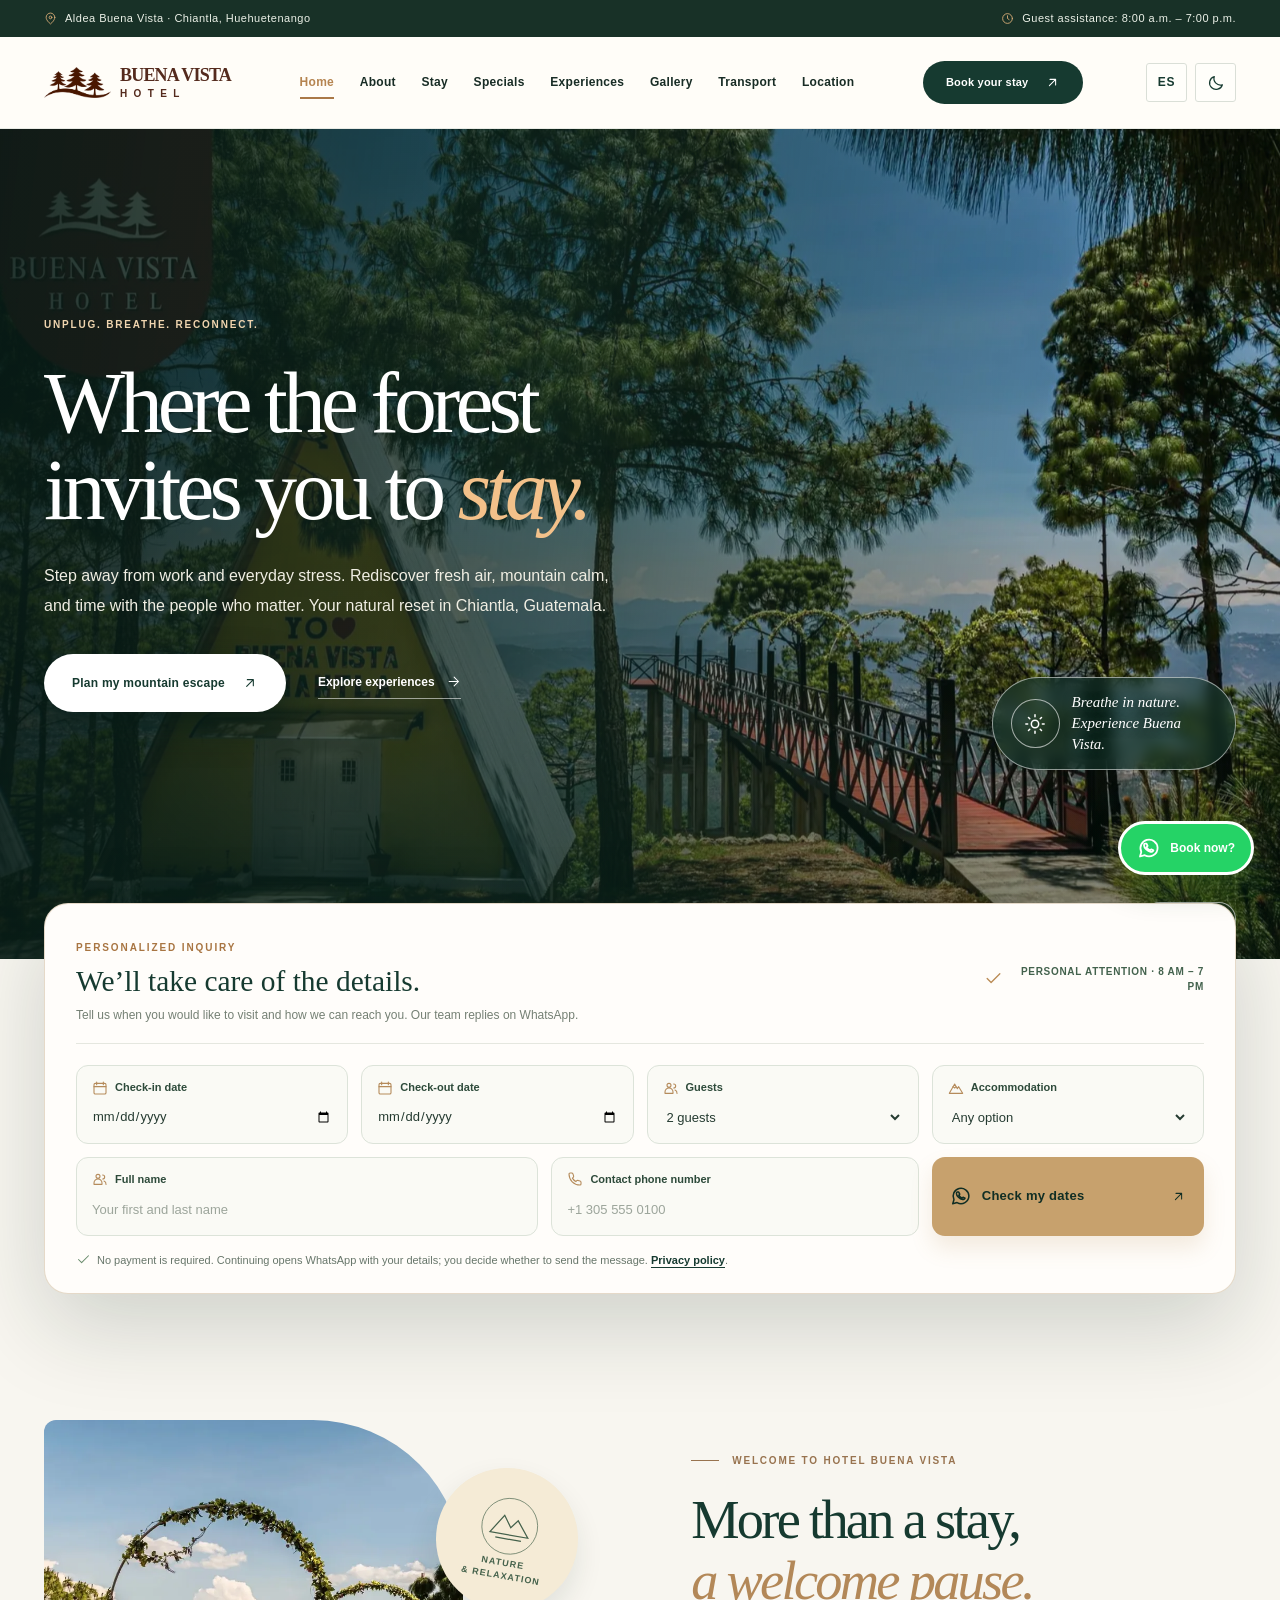
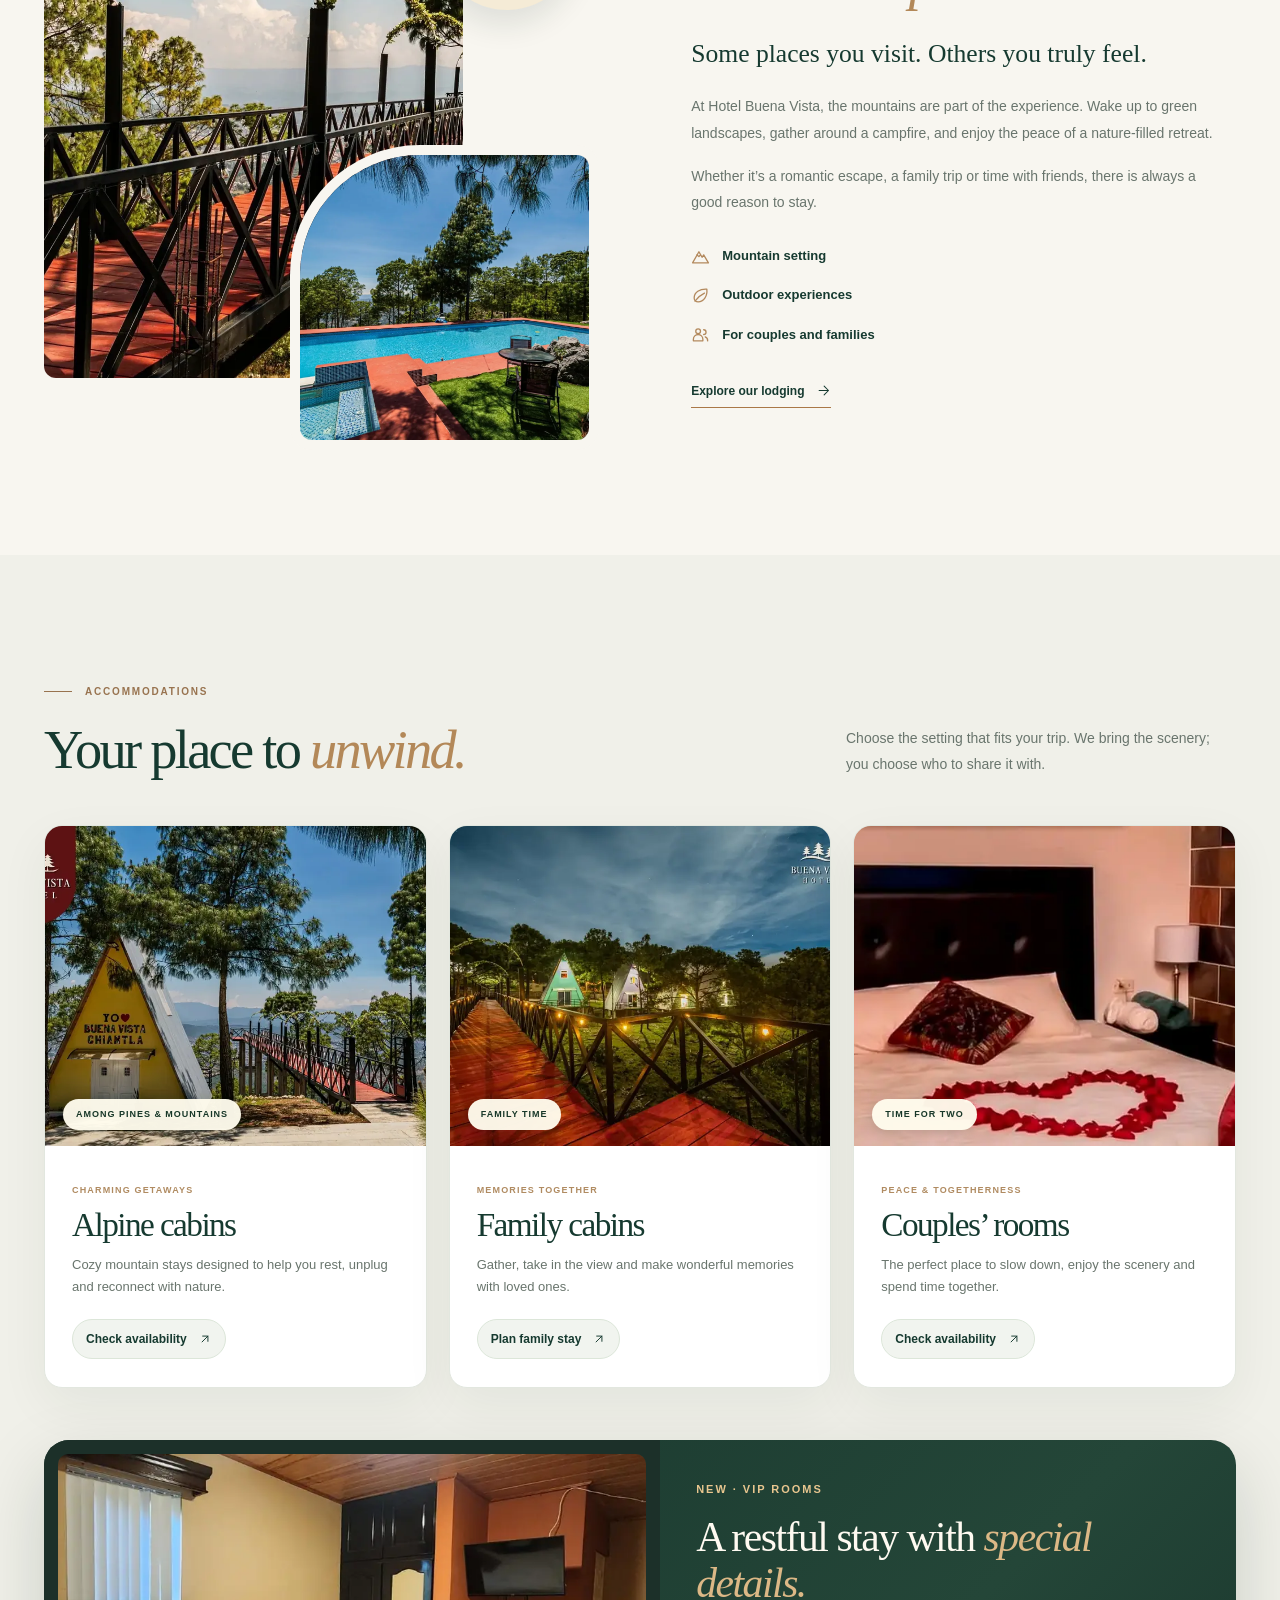
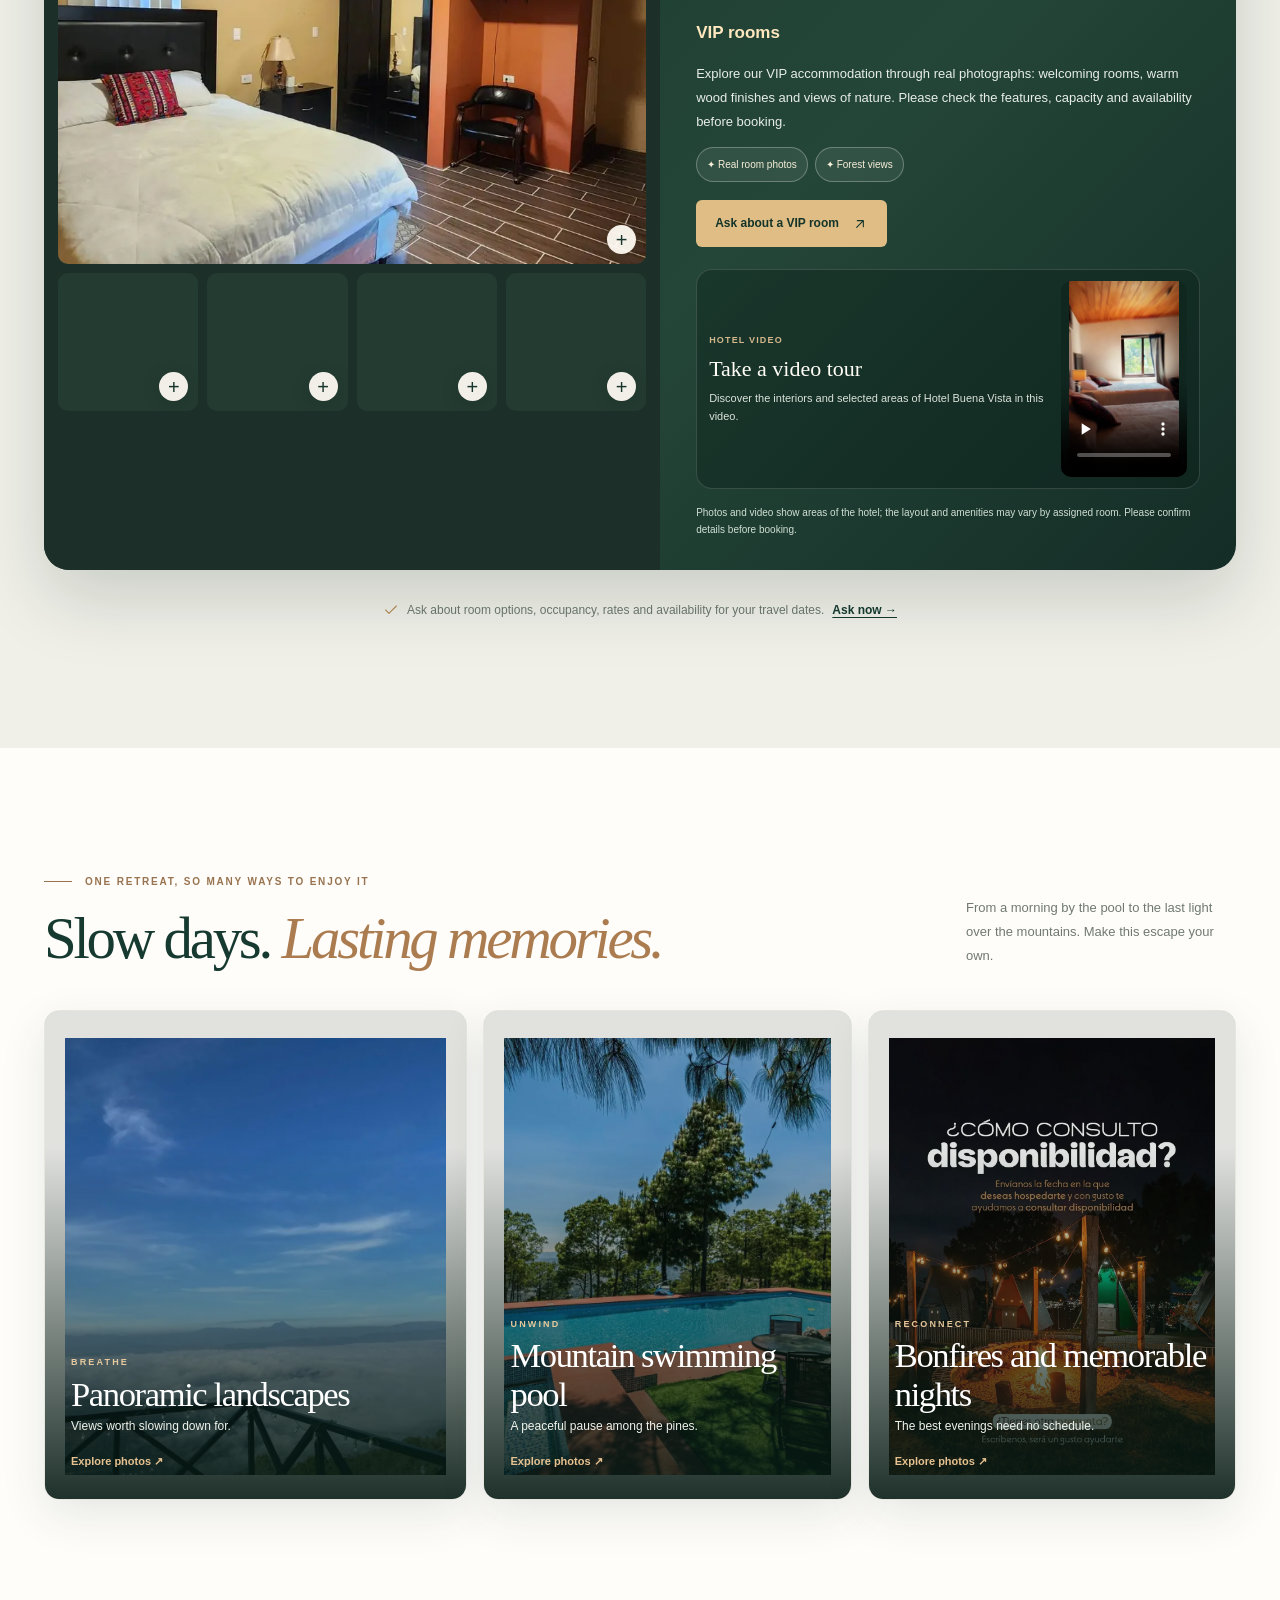
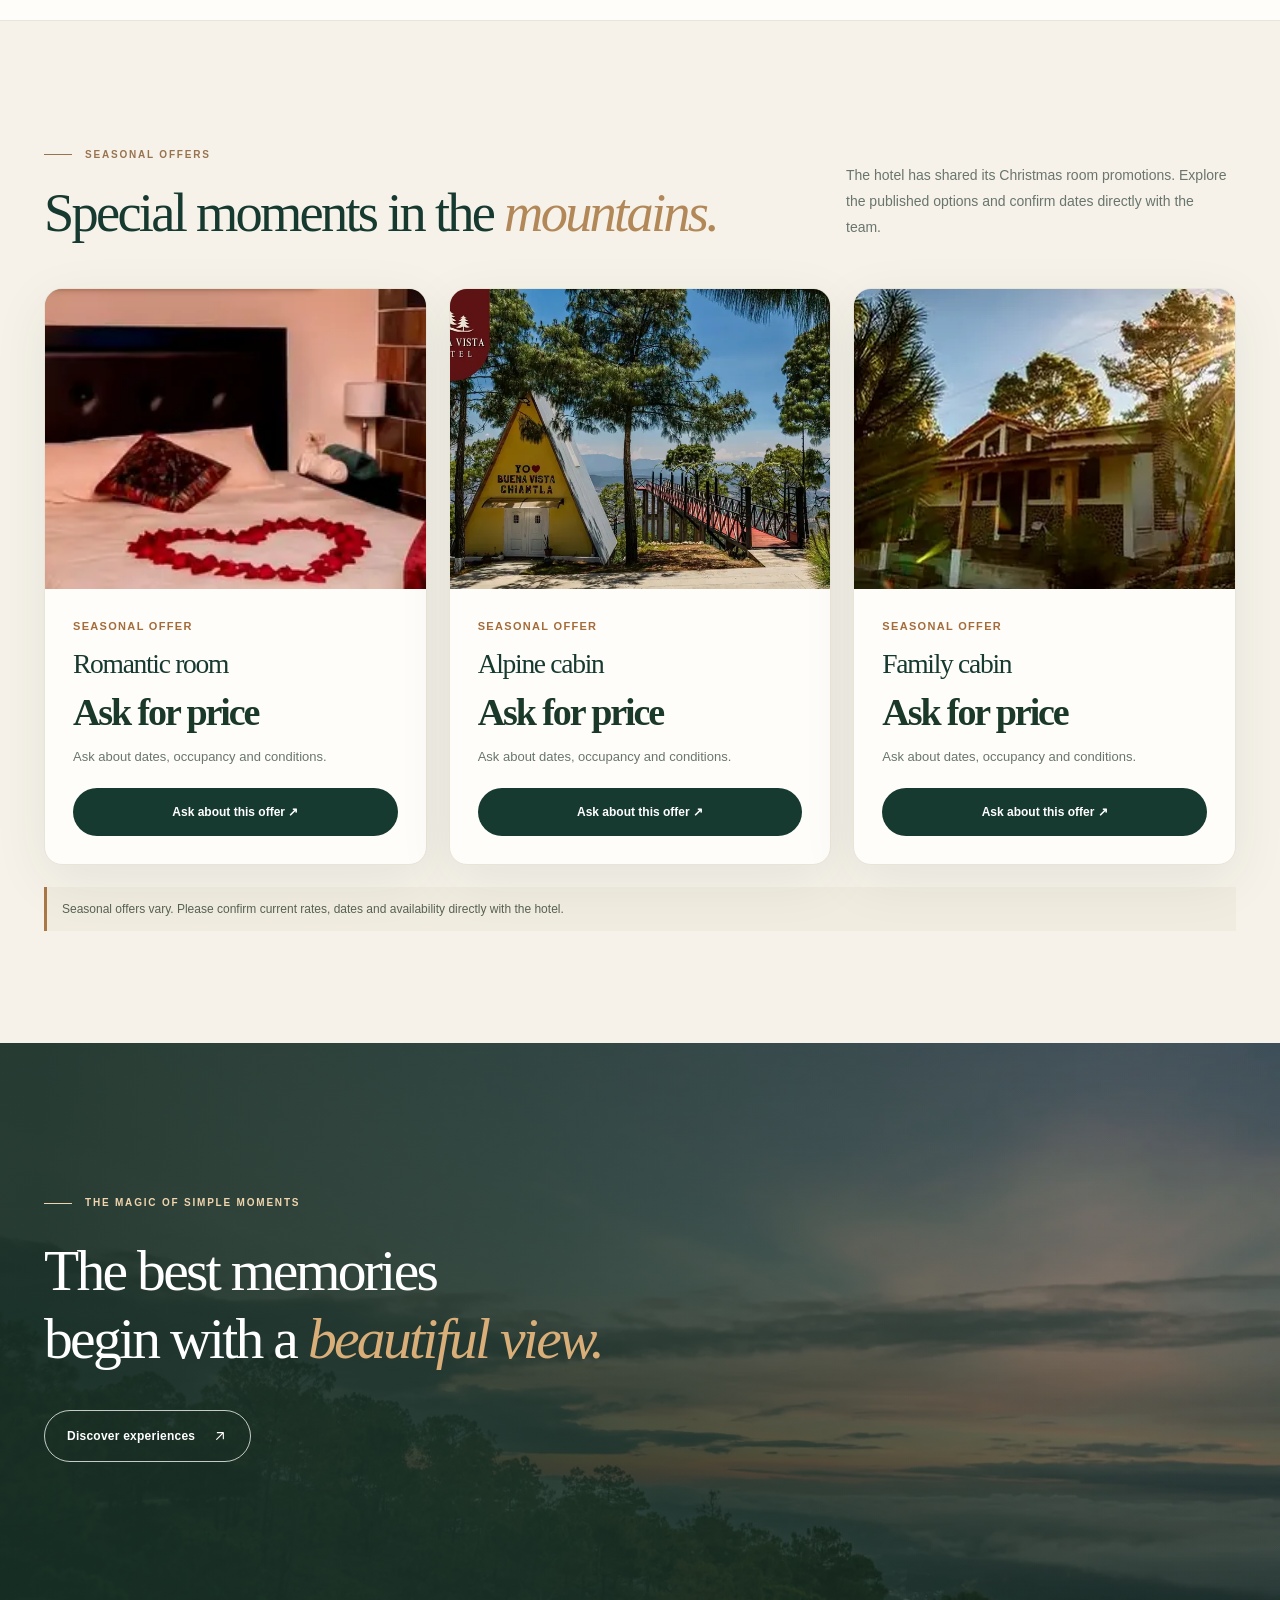
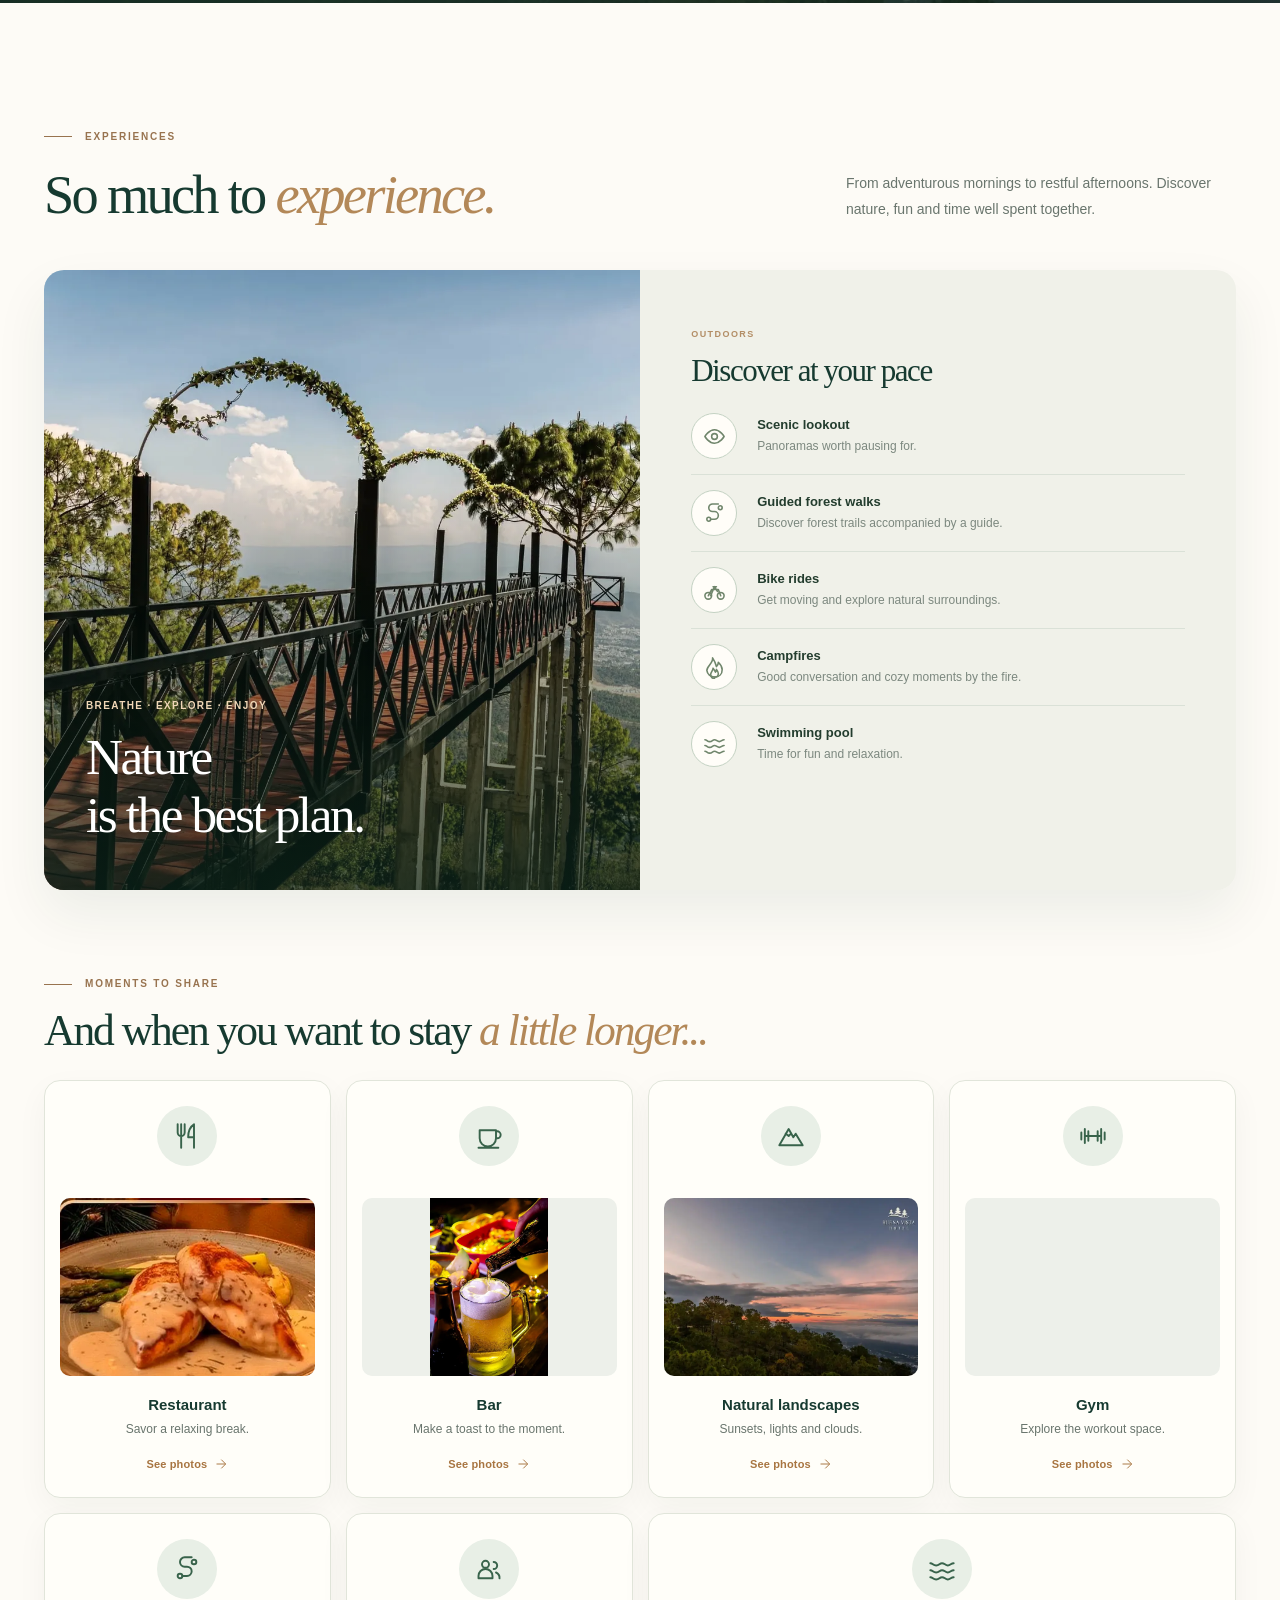
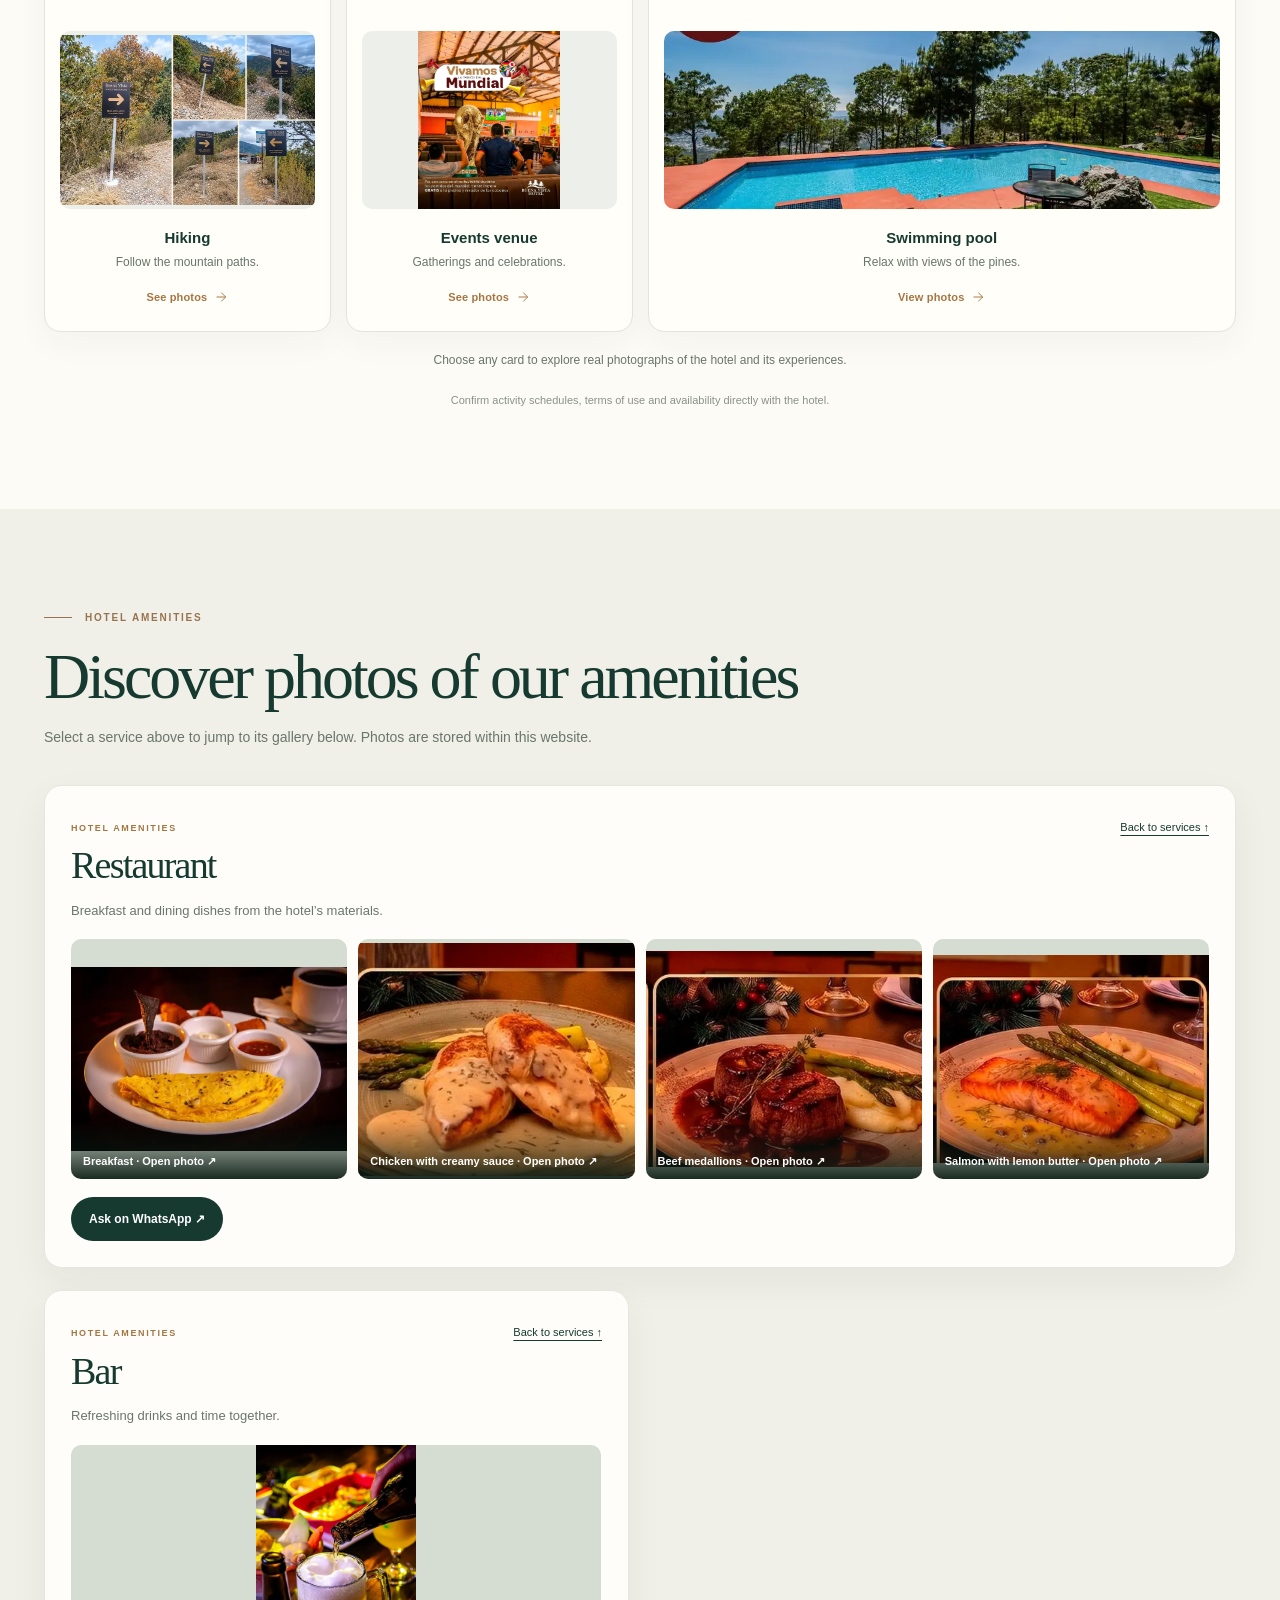
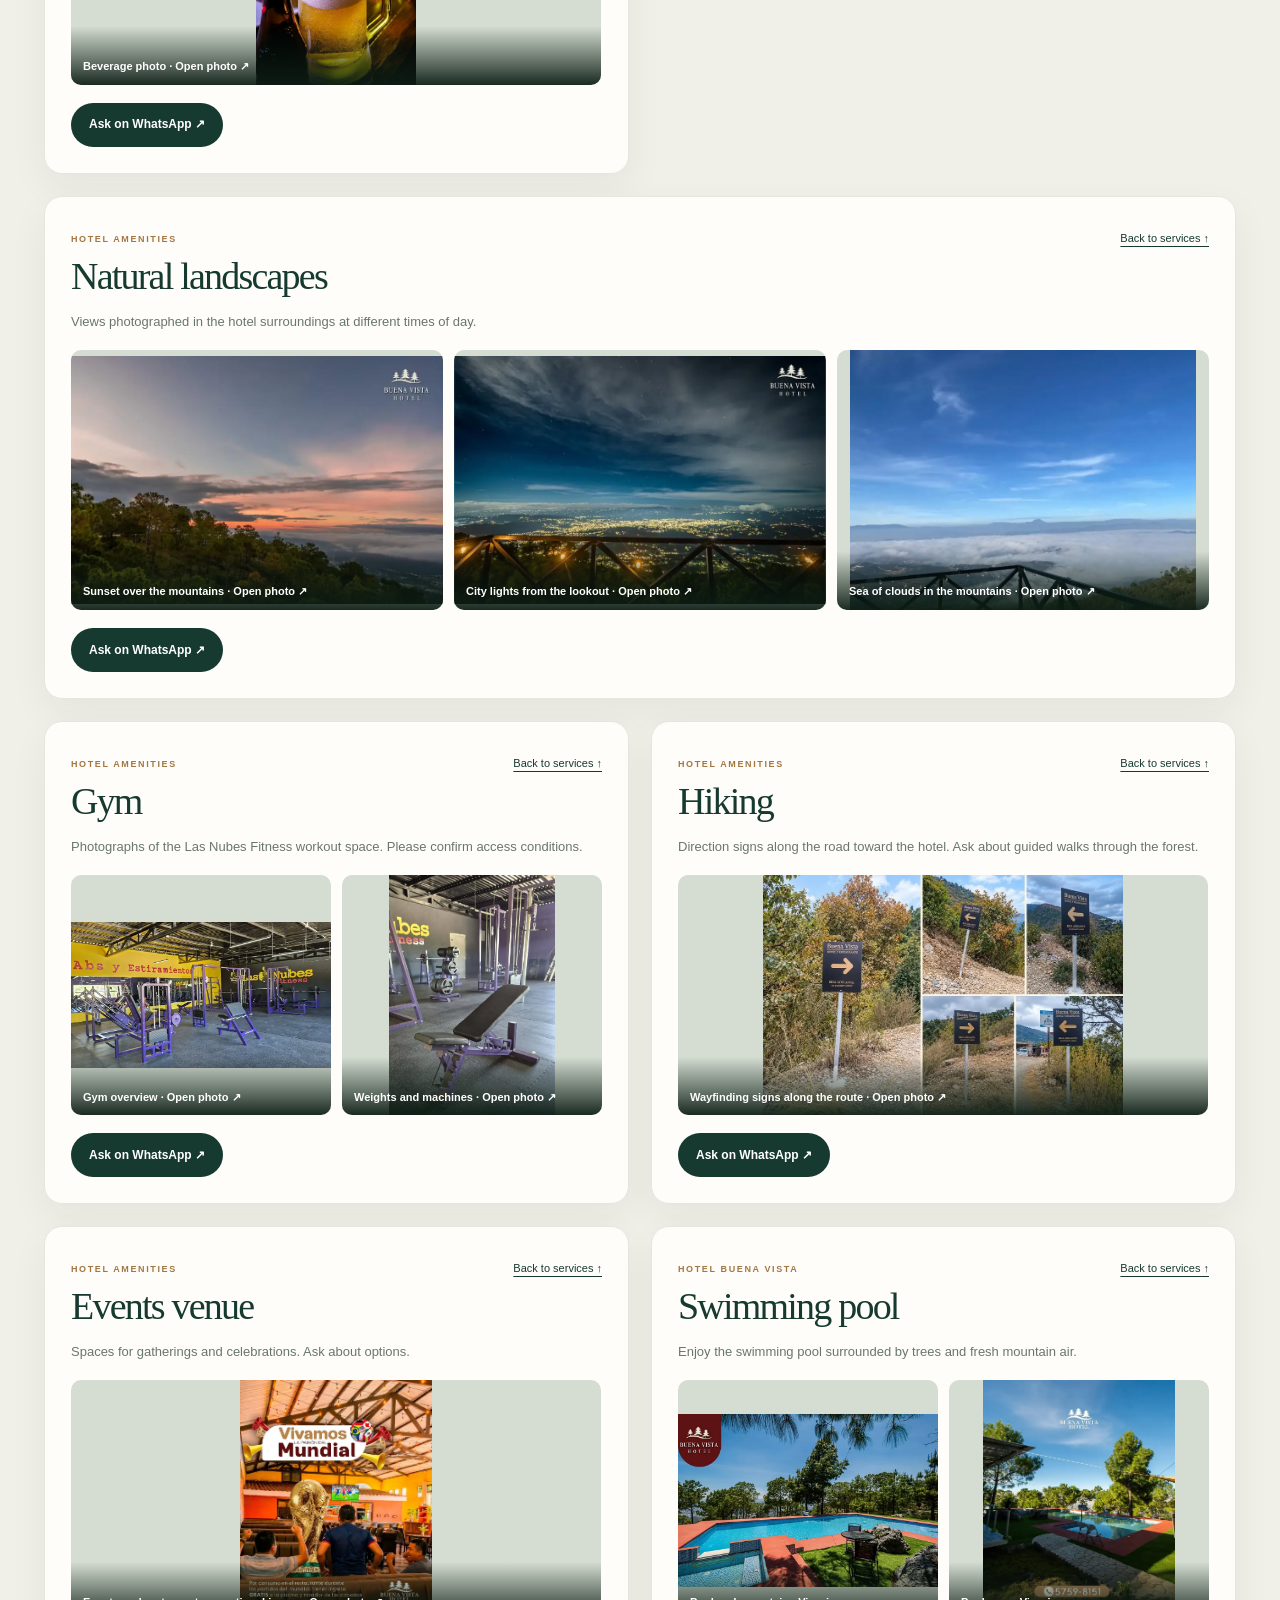
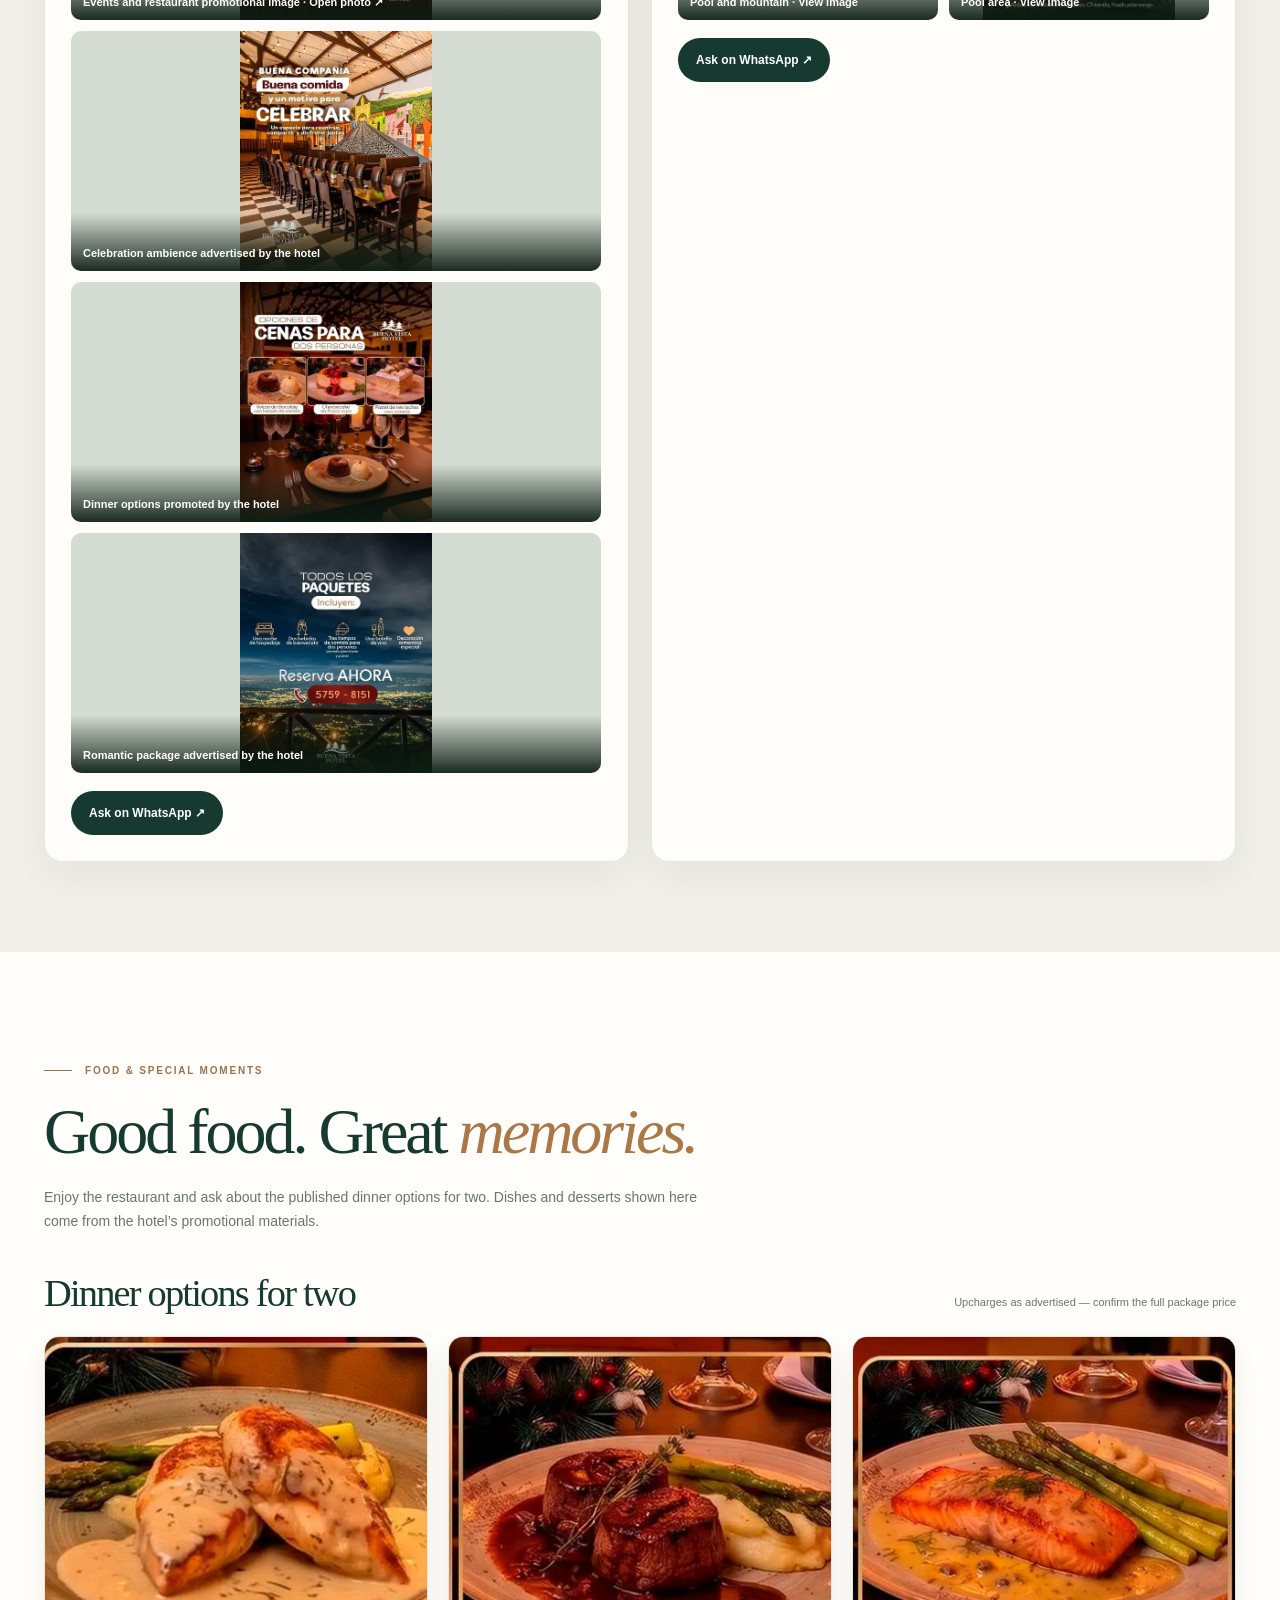
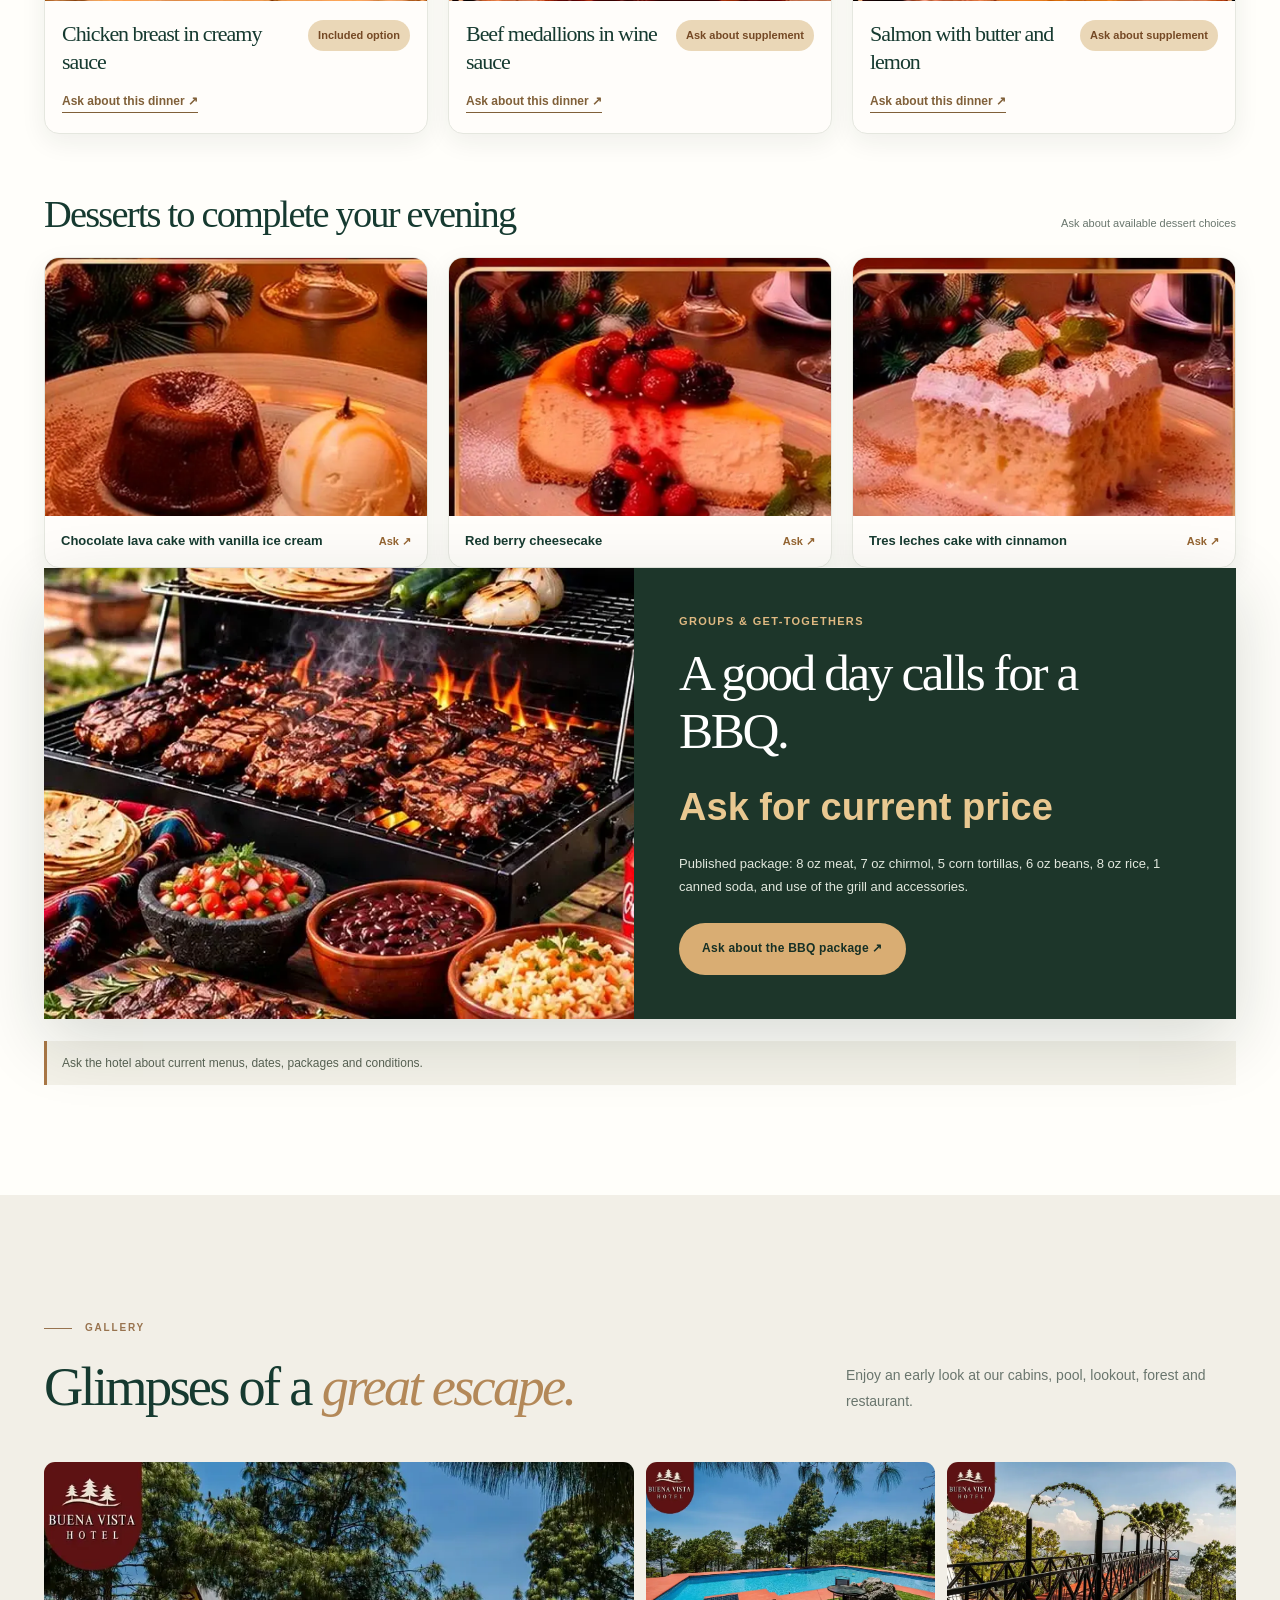
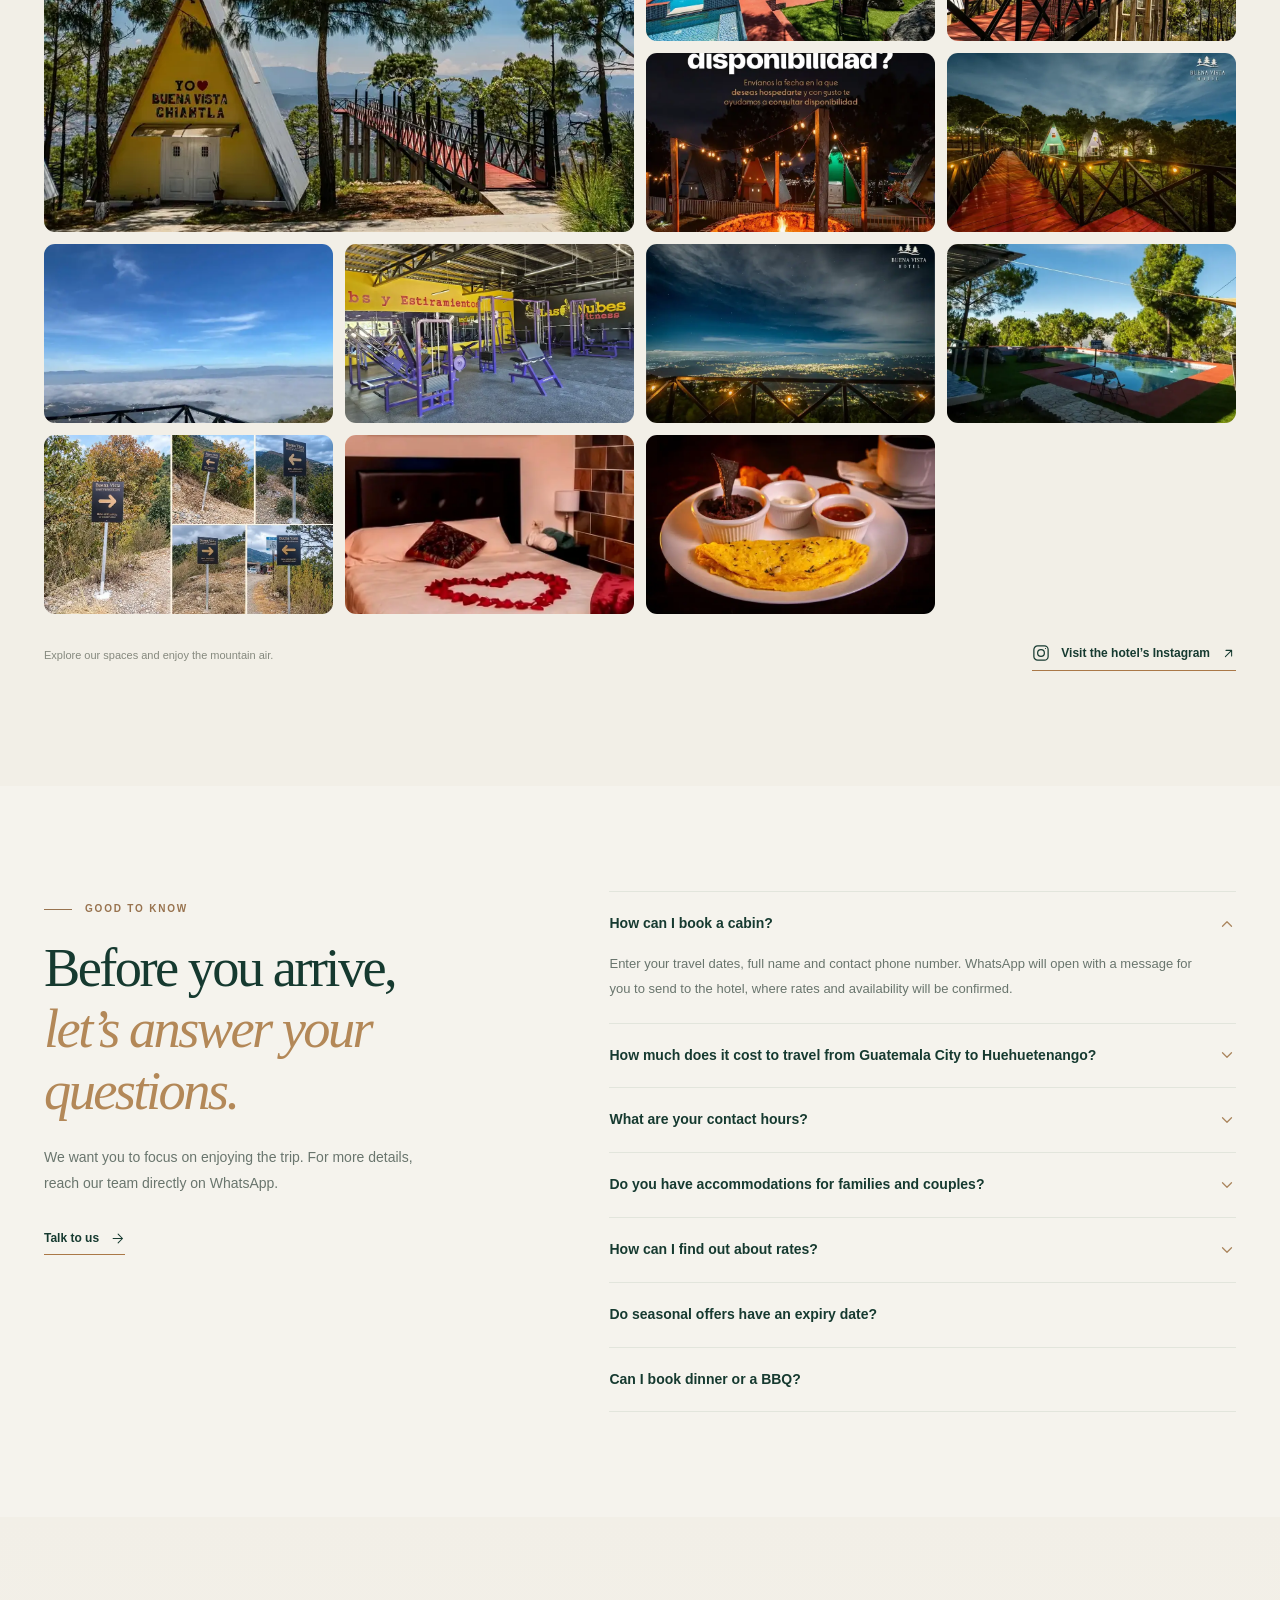
==== commit b87fd08f: "Add files via upload" ====
--- a/en/index.html
+++ b/en/index.html
@@ -8,9 +8,9 @@
 <link href="../assets/icons/favicon.svg" rel="icon" type="image/svg+xml"/>
 <link href="../assets/icons/apple-touch-icon.png" rel="apple-touch-icon"/>
 <link as="image" fetchpriority="high" href="../assets/img/cabana-alpina-exterior-real.webp" rel="preload"/>
-<link href="../styles.css?v=20261110-logo-y-tarifas" rel="stylesheet"/>
+<link href="../styles.css?v=20261124-vip" rel="stylesheet"/>
 <title>Hotel Buena Vista | Mountain Cabins in Chiantla, Guatemala</title>
-<meta content="Hotel Buena Vista in Chiantla, Huehuetenango, Guatemala. Alpine cabins, couples rooms, panoramic pool, viewpoint and restaurant. Ask about availability with your dates and contact details." name="description"/><meta content="index,follow,max-image-preview:large" name="robots"/><meta content="light dark" name="color-scheme"/><meta content="website" property="og:type"/><meta content="Hotel Buena Vista" property="og:site_name"/><meta content="en_US" property="og:locale"/><meta content="Hotel Buena Vista | Mountain Cabins in Chiantla, Guatemala" property="og:title"/><meta content="Hotel Buena Vista in Chiantla, Huehuetenango, Guatemala. Alpine cabins, couples rooms, panoramic pool, viewpoint and restaurant. Ask about availability with your dates and contact details." property="og:description"/><meta content="https://hotelbuenavista.online/en/" property="og:url"/><meta content="https://hotelbuenavista.online/assets/img/og-buena-vista-en.jpg" property="og:image"/><meta content="https://hotelbuenavista.online/assets/img/og-buena-vista-en.jpg" property="og:image:secure_url"/><meta content="1200" property="og:image:width"/><meta content="630" property="og:image:height"/><meta content="image/jpeg" property="og:image:type"/><meta content="Hotel Buena Vista - mountain escape in Chiantla" property="og:image:alt"/><meta content="summary_large_image" name="twitter:card"/><meta content="https://hotelbuenavista.online/assets/img/og-buena-vista-en.jpg" name="twitter:image"/><meta content="Hotel Buena Vista | Mountain Cabins in Chiantla, Guatemala" name="twitter:title"/><meta content="Hotel Buena Vista in Chiantla, Huehuetenango: alpine cabins, romantic rooms, mountain views, restaurant, dinner options and group BBQ packages. Book via WhatsApp." name="twitter:description"/><link href="https://hotelbuenavista.online/en/" rel="canonical"/><link href="https://hotelbuenavista.online/" hreflang="es-GT" rel="alternate"/><link href="https://hotelbuenavista.online/en/" hreflang="en" rel="alternate"/><link href="https://hotelbuenavista.online/" hreflang="x-default" rel="alternate"/><script type="application/ld+json">{"@context":"https://schema.org","@graph":[{"@type":"Hotel","@id":"https://hotelbuenavista.online/en/#hotel","name":"Hotel Buena Vista","description":"Hotel Buena Vista in Chiantla, Huehuetenango: alpine cabins, romantic rooms, mountain views, restaurant, dinner options and group BBQ packages. Book via WhatsApp.","telephone":"+50257598151","email":"Hotelbuenavista502@gmail.com","image":["https://hotelbuenavista.online/assets/img/og-buena-vista-en.jpg"],"address":{"@type":"PostalAddress","streetAddress":"Cantón Buena Vista, Aldea San Antonio las Nubes","addressLocality":"Chiantla","addressRegion":"Huehuetenango","postalCode":"13001","addressCountry":"GT"},"hasMap":"https://www.google.com/maps/search/?api=1&query=Hotel%20y%20Restaurante%20Buena%20Vista%2C%20Chiantla%2C%20Huehuetenango%2C%20Guatemala&query_place_id=ChIJzRrWXWcVjIURyS6rai3AE9U","sameAs":["https://www.instagram.com/buenavistahotelgt/","https://www.facebook.com/hotelyrestaurantebuenavista/?locale=es_LA"],"availableLanguage":["es","en"],"amenityFeature":[{"@type":"LocationFeatureSpecification","name":"Alpine cabins","value":true},{"@type":"LocationFeatureSpecification","name":"Family cabins","value":true},{"@type":"LocationFeatureSpecification","name":"Couples rooms","value":true},{"@type":"LocationFeatureSpecification","name":"Swimming pool","value":true},{"@type":"LocationFeatureSpecification","name":"Scenic lookout","value":true},{"@type":"LocationFeatureSpecification","name":"Restaurant","value":true},{"@type":"LocationFeatureSpecification","name":"Bar","value":true},{"@type":"LocationFeatureSpecification","name":"Guided forest walks","value":true},{"@type":"LocationFeatureSpecification","name":"Bicycle rides","value":true},{"@type":"LocationFeatureSpecification","name":"Campfires","value":true},{"@type":"LocationFeatureSpecification","name":"Pool table","value":true},{"@type":"LocationFeatureSpecification","name":"Gym","value":true},{"@type":"LocationFeatureSpecification","name":"Soccer field","value":true},{"@type":"LocationFeatureSpecification","name":"Dinner options","value":true},{"@type":"LocationFeatureSpecification","name":"BBQ package","value":true},{"@type":"LocationFeatureSpecification","name":"Event space","value":true}],"potentialAction":{"@type":"CommunicateAction","name":"Ask for availability","target":"https://wa.me/50257598151"},"openingHoursSpecification":{"@type":"OpeningHoursSpecification","opens":"08:00","closes":"19:00"}},{"@type":"WebSite","name":"Hotel Buena Vista","url":"https://hotelbuenavista.online/"},{"@type":"WebPage","name":"Hotel Buena Vista | Mountain Cabins in Chiantla, Guatemala","url":"https://hotelbuenavista.online/en/","description":"Escape to Hotel Buena Vista in Chiantla, Huehuetenango: alpine cabins, family lodging, pool, forest trails, panoramic views and restaurant. Ask about availability via WhatsApp.","inLanguage":"en","about":{"@id":"https://hotelbuenavista.online/en/#hotel"}}]}</script></head>
+<meta content="Hotel Buena Vista in Chiantla, Huehuetenango, Guatemala. Alpine cabins, VIP rooms, couples rooms, panoramic pool, viewpoint and restaurant. Ask about availability with your dates and contact details." name="description"/><meta content="index,follow,max-image-preview:large" name="robots"/><meta content="light dark" name="color-scheme"/><meta content="website" property="og:type"/><meta content="Hotel Buena Vista" property="og:site_name"/><meta content="en_US" property="og:locale"/><meta content="Hotel Buena Vista | Mountain Cabins in Chiantla, Guatemala" property="og:title"/><meta content="Hotel Buena Vista in Chiantla, Huehuetenango, Guatemala. Alpine cabins, VIP rooms, couples rooms, panoramic pool, viewpoint and restaurant. Ask about availability with your dates and contact details." property="og:description"/><meta content="https://hotelbuenavista.online/en/" property="og:url"/><meta content="https://hotelbuenavista.online/assets/img/og-buena-vista-en.jpg" property="og:image"/><meta content="https://hotelbuenavista.online/assets/img/og-buena-vista-en.jpg" property="og:image:secure_url"/><meta content="1200" property="og:image:width"/><meta content="630" property="og:image:height"/><meta content="image/jpeg" property="og:image:type"/><meta content="Hotel Buena Vista - mountain escape in Chiantla" property="og:image:alt"/><meta content="summary_large_image" name="twitter:card"/><meta content="https://hotelbuenavista.online/assets/img/og-buena-vista-en.jpg" name="twitter:image"/><meta content="Hotel Buena Vista | Mountain Cabins in Chiantla, Guatemala" name="twitter:title"/><meta content="Hotel Buena Vista in Chiantla, Huehuetenango: alpine cabins, VIP rooms, romantic rooms, mountain views, restaurant, dinner options and group BBQ packages. Book via WhatsApp." name="twitter:description"/><link href="https://hotelbuenavista.online/en/" rel="canonical"/><link href="https://hotelbuenavista.online/" hreflang="es-GT" rel="alternate"/><link href="https://hotelbuenavista.online/en/" hreflang="en" rel="alternate"/><link href="https://hotelbuenavista.online/" hreflang="x-default" rel="alternate"/><script type="application/ld+json">{"@context":"https://schema.org","@graph":[{"@type":"Hotel","@id":"https://hotelbuenavista.online/en/#hotel","name":"Hotel Buena Vista","description":"Hotel Buena Vista in Chiantla, Huehuetenango: alpine cabins, romantic rooms, mountain views, restaurant, dinner options and group BBQ packages. Book via WhatsApp.","telephone":"+50257598151","email":"Hotelbuenavista502@gmail.com","image":["https://hotelbuenavista.online/assets/img/og-buena-vista-en.jpg"],"address":{"@type":"PostalAddress","streetAddress":"Cantón Buena Vista, Aldea San Antonio las Nubes","addressLocality":"Chiantla","addressRegion":"Huehuetenango","postalCode":"13001","addressCountry":"GT"},"hasMap":"https://www.google.com/maps/search/?api=1&query=Hotel%20y%20Restaurante%20Buena%20Vista%2C%20Chiantla%2C%20Huehuetenango%2C%20Guatemala&query_place_id=ChIJzRrWXWcVjIURyS6rai3AE9U","sameAs":["https://www.instagram.com/buenavistahotelgt/","https://www.facebook.com/hotelyrestaurantebuenavista/?locale=es_LA"],"availableLanguage":["es","en"],"amenityFeature":[{"@type":"LocationFeatureSpecification","name":"Alpine cabins","value":true},{"@type":"LocationFeatureSpecification","name":"Family cabins","value":true},{"@type":"LocationFeatureSpecification","name":"Couples rooms","value":true},{"@type":"LocationFeatureSpecification","name":"Swimming pool","value":true},{"@type":"LocationFeatureSpecification","name":"Scenic lookout","value":true},{"@type":"LocationFeatureSpecification","name":"Restaurant","value":true},{"@type":"LocationFeatureSpecification","name":"Bar","value":true},{"@type":"LocationFeatureSpecification","name":"Guided forest walks","value":true},{"@type":"LocationFeatureSpecification","name":"Bicycle rides","value":true},{"@type":"LocationFeatureSpecification","name":"Campfires","value":true},{"@type":"LocationFeatureSpecification","name":"Pool table","value":true},{"@type":"LocationFeatureSpecification","name":"Gym","value":true},{"@type":"LocationFeatureSpecification","name":"Soccer field","value":true},{"@type":"LocationFeatureSpecification","name":"Dinner options","value":true},{"@type":"LocationFeatureSpecification","name":"BBQ package","value":true},{"@type":"LocationFeatureSpecification","name":"Event space","value":true}],"potentialAction":{"@type":"CommunicateAction","name":"Ask for availability","target":"https://wa.me/50257598151"},"openingHoursSpecification":{"@type":"OpeningHoursSpecification","opens":"08:00","closes":"19:00"},"hasRoom":[{"@type":"HotelRoom","name":"VIP rooms","description":"VIP rooms available subject to confirmation of features and availability."}]},{"@type":"WebSite","name":"Hotel Buena Vista","url":"https://hotelbuenavista.online/"},{"@type":"WebPage","name":"Hotel Buena Vista | Mountain Cabins in Chiantla, Guatemala","url":"https://hotelbuenavista.online/en/","description":"Escape to Hotel Buena Vista in Chiantla, Huehuetenango: alpine cabins, family lodging, pool, forest trails, panoramic views and restaurant. Ask about availability via WhatsApp.","inLanguage":"en","about":{"@id":"https://hotelbuenavista.online/en/#hotel"}}]}</script></head>
 <body class="en-site premium-site" data-assets="../assets/img/">
 <svg aria-hidden="true" class="svg-sprite" xmlns="http://www.w3.org/2000/svg">
 <symbol id="i-arrow" viewbox="0 0 24 24"><path d="M5 12h14M13 5l7 7-7 7"></path></symbol>
@@ -98,7 +98,7 @@
 <label class="booking-field booking-arrival"><span><svg class="icon"><use href="#i-calendar"></use></svg>Check-in date</span><input aria-label="Check-in date" id="fecha-llegada" name="fecha-llegada" required="" type="date"/></label>
 <label class="booking-field booking-departure"><span><svg class="icon"><use href="#i-calendar"></use></svg>Check-out date</span><input aria-label="Check-out date" id="fecha-salida" name="fecha-salida" required="" type="date"/></label>
 <label class="booking-field booking-guest"><span><svg class="icon"><use href="#i-users"></use></svg>Guests</span><select aria-label="Guests" id="huespedes" name="huespedes" required=""><option value="1">1 guest</option><option selected="" value="2">2 guests</option><option value="3">3 guests</option><option value="4">4 guests</option><option value="5">5 guests</option><option value="6">6 guests</option><option value="7">7 guests</option><option value="8 o más">8 or more guests</option></select></label>
-<label class="booking-field booking-lodging"><span><svg class="icon"><use href="#i-mountain"></use></svg>Accommodation</span><select aria-label="Accommodation" id="tipo-alojamiento" name="tipo-alojamiento"><option value="">Any option</option><option value="alpine">Alpine cabin</option><option value="family">Family cabin</option><option value="couple">Couples room</option></select></label>
+<label class="booking-field booking-lodging"><span><svg class="icon"><use href="#i-mountain"></use></svg>Accommodation</span><select aria-label="Accommodation" id="tipo-alojamiento" name="tipo-alojamiento"><option value="">Any option</option><option value="alpine">Alpine cabin</option><option value="family">Family cabin</option><option value="couple">Couples room</option><option value="vip">VIP room</option></select></label>
 <label class="booking-field booking-name"><span><svg class="icon"><use href="#i-users"></use></svg>Full name</span><input aria-label="Full name" autocomplete="name" id="nombre-completo" maxlength="90" minlength="3" name="nombre-completo" placeholder="Your first and last name" required="" type="text"/></label>
 <label class="booking-field booking-phone"><span><svg class="icon"><use href="#i-phone"></use></svg>Contact phone number</span><input aria-label="Contact phone number" autocomplete="tel" id="telefono-contacto" inputmode="tel" maxlength="22" minlength="8" name="telefono-contacto" placeholder="+1 305 555 0100" required="" type="tel"/></label>
 <button class="btn btn-gold booking-submit" type="submit"><svg class="icon"><use href="#i-whatsapp"></use></svg><span>Check my dates</span><svg class="icon booking-submit-arrow"><use href="#i-arrow-up"></use></svg></button>
@@ -134,7 +134,39 @@
 <article class="stay-card reveal"><div class="stay-image"><img alt="Cabin area at Hotel Buena Vista" decoding="async" loading="lazy" sizes="(max-width: 600px) 96vw, (max-width: 900px) 48vw, 33vw" src="../assets/img/thumb/850-cabanas-nocturnas-real.webp" srcset="../assets/img/thumb/420-cabanas-nocturnas-real.webp 420w, ../assets/img/thumb/850-cabanas-nocturnas-real.webp 850w"/><span class="image-chip">FAMILY TIME</span></div><div class="stay-body"><div><span class="stay-kicker">MEMORIES TOGETHER</span><h3>Family cabins</h3><p>Gather, take in the view and make wonderful memories with loved ones.</p></div><a aria-label="Plan family stay — Family cabins" class="stay-action" data-select-lodging="family" href="#reservas"><span>Plan family stay</span><svg class="icon"><use href="#i-arrow-up"></use></svg></a></div></article>
 <article class="stay-card reveal"><div class="stay-image"><img alt="Romantic room at Hotel Buena Vista" decoding="async" loading="lazy" sizes="(max-width: 600px) 96vw, (max-width: 900px) 48vw, 33vw" src="../assets/img/thumb/850-habitacion-romantica-real.webp" srcset="../assets/img/thumb/420-habitacion-romantica-real.webp 420w, ../assets/img/thumb/850-habitacion-romantica-real.webp 850w"/><span class="image-chip">TIME FOR TWO</span></div><div class="stay-body"><div><span class="stay-kicker">PEACE &amp; TOGETHERNESS</span><h3>Couples’ rooms</h3><p>The perfect place to slow down, enjoy the scenery and spend time together.</p></div><a aria-label="Check availability — Couples’ rooms" class="stay-action" data-select-lodging="couple" href="#reservas"><span>Check availability</span><svg class="icon"><use href="#i-arrow-up"></use></svg></a></div></article>
 </div>
-<div class="stays-note"><svg class="icon"><use href="#i-check"></use></svg> Ask about room options, occupancy, rates and availability for your travel dates. <a href="#reservas">Ask now <span aria-hidden="true">→</span></a></div>
+<section aria-labelledby="vip-heading" class="vip-feature reveal" id="habitaciones-vip">
+<div aria-label="Photos of VIP rooms" class="vip-gallery-media"><button aria-label="Open photo: VIP room with bed, wardrobe and television" class="vip-photo vip-photo-1" data-full-src="../assets/img/vip-habitacion-principal.webp" type="button">
+<img alt="VIP room with bed, wardrobe and television" decoding="async" loading="lazy" sizes="(max-width: 680px) 46vw, (max-width: 1000px) 33vw, 40vw" src="../assets/img/thumb/850-vip-habitacion-principal.webp" srcset="../assets/img/thumb/420-vip-habitacion-principal.webp 420w, ../assets/img/thumb/850-vip-habitacion-principal.webp 850w"/>
+<span aria-hidden="true" class="vip-photo-zoom">+</span>
+</button><button aria-label="Open photo: VIP room with blue bedding and a wooden ceiling" class="vip-photo vip-photo-2" data-full-src="../assets/img/vip-habitacion-azul.webp" type="button">
+<img alt="VIP room with blue bedding and a wooden ceiling" decoding="async" loading="lazy" sizes="(max-width: 680px) 46vw, (max-width: 1000px) 33vw, 40vw" src="../assets/img/thumb/850-vip-habitacion-azul.webp" srcset="../assets/img/thumb/420-vip-habitacion-azul.webp 420w, ../assets/img/thumb/850-vip-habitacion-azul.webp 850w"/>
+<span aria-hidden="true" class="vip-photo-zoom">+</span>
+</button><button aria-label="Open photo: Forest view through the guest-room window" class="vip-photo vip-photo-3" data-full-src="../assets/img/vip-vista-bosque.webp" type="button">
+<img alt="Forest view through the guest-room window" decoding="async" loading="lazy" sizes="(max-width: 680px) 46vw, (max-width: 1000px) 33vw, 40vw" src="../assets/img/thumb/850-vip-vista-bosque.webp" srcset="../assets/img/thumb/420-vip-vista-bosque.webp 420w, ../assets/img/thumb/850-vip-vista-bosque.webp 850w"/>
+<span aria-hidden="true" class="vip-photo-zoom">+</span>
+</button><button aria-label="Open photo: VIP room with blue bed and wood finishes" class="vip-photo vip-photo-4" data-full-src="../assets/img/vip-habitacion-interior.webp" type="button">
+<img alt="VIP room with blue bed and wood finishes" decoding="async" loading="lazy" sizes="(max-width: 680px) 46vw, (max-width: 1000px) 33vw, 40vw" src="../assets/img/thumb/850-vip-habitacion-interior.webp" srcset="../assets/img/thumb/420-vip-habitacion-interior.webp 420w, ../assets/img/thumb/850-vip-habitacion-interior.webp 850w"/>
+<span aria-hidden="true" class="vip-photo-zoom">+</span>
+</button><button aria-label="Open photo: View of the natural surroundings from a balcony" class="vip-photo vip-photo-5" data-full-src="../assets/img/vip-vista-balcon.webp" type="button">
+<img alt="View of the natural surroundings from a balcony" decoding="async" loading="lazy" sizes="(max-width: 680px) 46vw, (max-width: 1000px) 33vw, 40vw" src="../assets/img/thumb/850-vip-vista-balcon.webp" srcset="../assets/img/thumb/420-vip-vista-balcon.webp 420w, ../assets/img/thumb/850-vip-vista-balcon.webp 850w"/>
+<span aria-hidden="true" class="vip-photo-zoom">+</span>
+</button></div>
+<div class="vip-feature-content">
+<span class="vip-eyebrow">NEW · VIP ROOMS</span>
+<h3 id="vip-heading">A restful stay with <em>special details.</em></h3>
+<span class="vip-accommodation-name">VIP rooms</span>
+<p class="vip-description">Explore our VIP accommodation through real photographs: welcoming rooms, warm wood finishes and views of nature. Please check the features, capacity and availability before booking.</p>
+<div class="vip-highlights"><span>✦ Real room photos</span><span>✦ Forest views</span></div>
+<a class="vip-reserve" data-select-lodging="vip" href="#reservas">Ask about a VIP room <svg aria-hidden="true" class="icon"><use href="#i-arrow-up"></use></svg></a>
+<div class="vip-reel"><div class="vip-reel-intro"><span>HOTEL VIDEO</span><strong>Take a video tour</strong><p>Discover the interiors and selected areas of Hotel Buena Vista in this video.</p></div>
+<video aria-label="Take a video tour" class="vip-video" controls="" height="1024" playsinline="" poster="../assets/img/vip-video-portada.webp" preload="none" width="576">
+<source src="../assets/video/recorrido-habitaciones-vip.mp4" type="video/mp4"/>
+            Your browser does not support HTML5 video.
+          </video>
+</div>
+<p class="vip-note">Photos and video show areas of the hotel; the layout and amenities may vary by assigned room. Please confirm details before booking.</p>
+</div>
+</section><div class="stays-note"><svg class="icon"><use href="#i-check"></use></svg> Ask about room options, occupancy, rates and availability for your travel dates. <a href="#reservas">Ask now <span aria-hidden="true">→</span></a></div>
 </div>
 </section><section class="signature-section section" id="momentos"><div class="container"><div class="signature-heading"><div><span class="eyebrow"><span class="eyebrow-line"></span>ONE RETREAT, SO MANY WAYS TO ENJOY IT</span><h2>Slow days. <em>Lasting memories.</em></h2></div><p>From a morning by the pool to the last light over the mountains. Make this escape your own.</p></div><div class="signature-grid"><a class="signature-card amenity-trigger" href="#fotos-paisajes"><img alt="Panoramic landscapes" decoding="async" loading="lazy" src="../assets/img/paisaje-mar-de-nubes-real.webp"/><span class="signature-card-overlay"></span><span class="signature-card-copy"><small>Breathe</small><strong>Panoramic landscapes</strong><span>Views worth slowing down for.</span><em>Explore photos ↗</em></span></a><a class="signature-card amenity-trigger" href="#fotos-piscina"><img alt="Mountain swimming pool" decoding="async" loading="lazy" src="../assets/img/piscina-panoramica-real.webp"/><span class="signature-card-overlay"></span><span class="signature-card-copy"><small>Unwind</small><strong>Mountain swimming pool</strong><span>A peaceful pause among the pines.</span><em>Explore photos ↗</em></span></a><a class="signature-card amenity-trigger" href="#fotos-eventos"><img alt="Bonfires and memorable nights" decoding="async" loading="lazy" src="../assets/img/fogata-nocturna-real.webp"/><span class="signature-card-overlay"></span><span class="signature-card-copy"><small>Reconnect</small><strong>Bonfires and memorable nights</strong><span>The best evenings need no schedule.</span><em>Explore photos ↗</em></span></a></div></div></section><section aria-labelledby="ofertas-title" class="section offers-section" id="promociones"><div class="container"><div class="section-top reveal"><div><span class="eyebrow"><span class="eyebrow-line"></span> SEASONAL OFFERS</span><h2 id="ofertas-title">Special moments in the <em>mountains.</em></h2></div><p>The hotel has shared its Christmas room promotions. Explore the published options and confirm dates directly with the team.</p></div><div class="offers-grid"><article class="offer-card reveal" data-offer-id="romantic"><div class="offer-photo"><img alt="Decorated bed in a couples room" decoding="async" loading="lazy" sizes="(max-width: 760px) 94vw, 32vw" src="../assets/img/thumb/850-habitacion-romantica-premium.webp" srcset="../assets/img/thumb/420-habitacion-romantica-premium.webp 420w, ../assets/img/thumb/850-habitacion-romantica-premium.webp 850w"/></div><div class="offer-body"><span class="offer-tag">SEASONAL OFFER</span><h3>Romantic room</h3><p class="offer-rate" data-offer-rate="romantic">Ask for price</p><p class="offer-includes">Ask about dates, occupancy and conditions.</p><a class="offer-cta" data-offer-cta="romantic" href="https://wa.me/50257598151?text=Hello%2C%20I%20would%20like%20to%20ask%20about%20prices%20and%20availability%20for%20a%20romantic%20room." rel="noopener noreferrer" target="_blank">Ask about this offer ↗</a></div></article><article class="offer-card reveal" data-offer-id="alpine"><div class="offer-photo"><img alt="Yellow alpine cabin among pines" decoding="async" loading="lazy" sizes="(max-width: 600px) 96vw, (max-width: 900px) 48vw, 33vw" src="../assets/img/thumb/850-cabana-alpina-real.webp" srcset="../assets/img/thumb/420-cabana-alpina-real.webp 420w, ../assets/img/thumb/850-cabana-alpina-real.webp 850w"/></div><div class="offer-body"><span class="offer-tag">SEASONAL OFFER</span><h3>Alpine cabin</h3><p class="offer-rate" data-offer-rate="alpine">Ask for price</p><p class="offer-includes">Ask about dates, occupancy and conditions.</p><a class="offer-cta" data-offer-cta="alpine" href="https://wa.me/50257598151?text=Hello%2C%20I%20would%20like%20to%20ask%20about%20prices%20and%20availability%20for%20an%20alpine%20cabin." rel="noopener noreferrer" target="_blank">Ask about this offer ↗</a></div></article><article class="offer-card reveal" data-offer-id="family"><div class="offer-photo"><img alt="Main Hotel Buena Vista building" decoding="async" loading="lazy" sizes="(max-width: 760px) 94vw, 32vw" src="../assets/img/thumb/850-cabana-familiar-fachada-premium.webp" srcset="../assets/img/thumb/420-cabana-familiar-fachada-premium.webp 420w, ../assets/img/thumb/850-cabana-familiar-fachada-premium.webp 850w"/></div><div class="offer-body"><span class="offer-tag">SEASONAL OFFER</span><h3>Family cabin</h3><p class="offer-rate" data-offer-rate="family">Ask for price</p><p class="offer-includes">Ask about dates, occupancy and conditions.</p><a class="offer-cta" data-offer-cta="family" href="https://wa.me/50257598151?text=Hello%2C%20I%20would%20like%20to%20ask%20about%20prices%20and%20availability%20for%20a%20family%20cabin." rel="noopener noreferrer" target="_blank">Ask about this offer ↗</a></div></article></div><div class="offers-disclaimer">Seasonal offers vary. Please confirm current rates, dates and availability directly with the hotel.</div></div></section>
 <section aria-label="Experiencia de montaña" class="photo-quote"><div class="photo-quote-img"></div><div class="photo-quote-filter"></div><div class="container quote-inner"><span class="eyebrow eyebrow-light"><span class="eyebrow-line"></span> THE MAGIC OF SIMPLE MOMENTS</span><p>The best memories<br/>begin with a <em>beautiful view.</em></p><a class="btn btn-outline-light" href="#experiencias">Discover experiences <svg class="icon"><use href="#i-arrow-up"></use></svg></a></div></section>
@@ -231,9 +263,9 @@
 <section class="section location-section" id="ubicacion"><div class="container"><div class="section-top location-top reveal"><div><span class="eyebrow"><span class="eyebrow-line"></span> FIND US</span><h2>Your retreat is in <em>Chiantla.</em></h2></div><p>Find us in the mountains of Huehuetenango, surrounded by nature and far from the everyday rush.</p></div><div class="location-grid"><div class="contact-card reveal"><span class="mini-label">WE LOOK FORWARD TO SEEING YOU</span><h3>Hotel Buena Vista</h3><p class="contact-intro">Your next memorable story begins with a visit.</p><div class="contact-row"><span><svg class="icon"><use href="#i-location"></use></svg></span><div><small>LOCATION</small><strong>Cantón Buena Vista, San Antonio las Nubes, Chiantla, Huehuetenango</strong></div></div><div class="contact-row"><span><svg class="icon"><use href="#i-clock"></use></svg></span><div><small>GUEST ASSISTANCE</small><strong>8:00 a.m. – 7:00 p.m.</strong></div></div><div class="contact-row"><span><svg class="icon"><use href="#i-phone"></use></svg></span><div><small>PHONE &amp; WHATSAPP</small><a href="tel:+50257598151">+502 5759-8151</a></div></div><div class="contact-row"><span><svg class="icon"><use href="#i-mail"></use></svg></span><div><small>EMAIL</small><a class="email-address" href="mailto:Hotelbuenavista502@gmail.com">Hotelbuenavista502@gmail.com</a></div></div><div class="contact-actions"><a class="btn btn-dark" href="https://www.google.com/maps/search/?api=1&amp;query=Hotel%20y%20Restaurante%20Buena%20Vista%2C%20Chiantla%2C%20Huehuetenango%2C%20Guatemala&amp;query_place_id=ChIJzRrWXWcVjIURyS6rai3AE9U" rel="noopener noreferrer" target="_blank">Get directions <svg class="icon"><use href="#i-arrow-up"></use></svg></a><a class="text-link" href="https://wa.me/50257598151?text=Hello%20Hotel%20Buena%20Vista%21%20Could%20you%20tell%20me%20how%20to%20get%20to%20your%20hotel%3F" rel="noopener noreferrer" target="_blank">Ask for directions <svg class="icon"><use href="#i-arrow"></use></svg></a></div></div><div class="map-frame reveal"><iframe allowfullscreen="" loading="lazy" referrerpolicy="no-referrer-when-downgrade" src="https://maps.google.com/maps?q=Hotel%20y%20Restaurante%20Buena%20Vista%20San%20Antonio%20las%20Nubes%20Chiantla&amp;output=embed" title="Map showing Hotel Buena Vista in Chiantla, Huehuetenango"></iframe><a class="map-overlay-link" href="https://www.google.com/maps/search/?api=1&amp;query=Hotel%20y%20Restaurante%20Buena%20Vista%2C%20Chiantla%2C%20Huehuetenango%2C%20Guatemala&amp;query_place_id=ChIJzRrWXWcVjIURyS6rai3AE9U" rel="noopener noreferrer" target="_blank"><svg class="icon"><use href="#i-location"></use></svg> Open in Google Maps <svg class="icon"><use href="#i-arrow-up"></use></svg></a></div></div></div></section>
 <section class="final-cta"><div class="container final-cta-inner reveal"><div><span class="eyebrow eyebrow-light"><span class="eyebrow-line"></span> YOUR MOMENT IS WAITING</span><h2>Make room for<br/><em>something unforgettable.</em></h2><p>Mountains, fresh air and unhurried days. See you at Buena Vista?</p></div><a class="btn btn-light" href="https://wa.me/50257598151?text=Hello%20Hotel%20Buena%20Vista%21%20I%20would%20like%20to%20ask%20about%20a%20stay%2C%20options%20and%20rates." rel="noopener noreferrer" target="_blank">Book my stay <svg class="icon"><use href="#i-arrow-up"></use></svg></a></div></section>
 </main>
-<footer class="site-footer"><div class="container footer-main"><div class="footer-about"><a aria-label="Hotel Buena Vista, return to home" class="brand brand-footer" href="#inicio"><img alt="Hotel Buena Vista" class="brand-footer-logo" decoding="async" height="126" src="../assets/img/logo-buena-vista-hotel.png" width="220"/></a><p>Surrounded by mountains and nature, there is always a reason to stay.</p><a aria-label="Visit Instagram" class="footer-social" href="https://www.instagram.com/buenavistahotelgt/" rel="noopener noreferrer" target="_blank"><svg class="icon"><use href="#i-instagram"></use></svg> Instagram <svg class="icon"><use href="#i-arrow-up"></use></svg></a><a aria-label="Visit Hotel Buena Vista on Facebook" class="footer-social footer-facebook" href="https://www.facebook.com/hotelyrestaurantebuenavista/?locale=es_LA" rel="noopener noreferrer" target="_blank"><svg aria-hidden="true" class="facebook-brand-icon" viewbox="0 0 36 36"><circle cx="18" cy="18" fill="#1877F2" r="18"></circle><path d="M20.8 32V20.5h3.9l.6-4.5h-4.5v-2.9c0-1.3.4-2.2 2.3-2.2h2.4V6.9c-.4-.1-1.9-.2-3.5-.2-3.5 0-6 2.1-6 6v3.3h-4v4.5h4V32h4.8Z" fill="#fff"></path></svg><span>Facebook</span><svg aria-hidden="true" class="icon"><use href="#i-arrow-up"></use></svg></a></div><div class="footer-col"><strong>EXPLORE</strong><a href="#nosotros">The hotel</a><a href="#alojamientos">Stay</a><a href="#experiencias">Experiences</a><a href="#galeria">Gallery</a><a href="#transporte">Travel from Guatemala City</a><a href="privacidad.html">Privacy policy</a><a href="terminos.html">Terms of use</a></div><div class="footer-col"><strong>INFORMATION</strong><a href="#ubicacion">Location</a><a href="#reservas">Reservations</a><a href="https://www.google.com/maps/search/?api=1&amp;query=Hotel%20y%20Restaurante%20Buena%20Vista%2C%20Chiantla%2C%20Huehuetenango%2C%20Guatemala&amp;query_place_id=ChIJzRrWXWcVjIURyS6rai3AE9U" rel="noopener noreferrer" target="_blank">Get directions</a><a href="mailto:Hotelbuenavista502@gmail.com">Contact</a></div><div class="footer-contact"><strong>LET’S TALK</strong><a class="footer-phone" href="tel:+50257598151">+502 5759-8151</a><p>Cantón Buena Vista, San Antonio las Nubes, Chiantla, Huehuetenango</p><a class="footer-wa" href="https://wa.me/50257598151" rel="noopener noreferrer" target="_blank">Message us on WhatsApp <svg class="icon"><use href="#i-arrow-up"></use></svg></a></div></div><div class="container footer-bottom"><span>© <span id="year">2026</span> Hotel Buena Vista. All rights reserved.</span><span>Hotel Buena Vista · Nature and rest in Chiantla.</span><a href="#top">Back to top ↑</a></div></footer>
+<footer class="site-footer"><div class="container footer-main"><div class="footer-about"><a aria-label="Hotel Buena Vista, return to home" class="brand brand-footer" href="#inicio"><img alt="Hotel Buena Vista" class="brand-footer-logo" decoding="async" height="126" src="../assets/img/logo-buena-vista-hotel.png" width="220"/></a><p>Surrounded by mountains and nature, there is always a reason to stay.</p><a aria-label="Visit Instagram" class="footer-social" href="https://www.instagram.com/buenavistahotelgt/" rel="noopener noreferrer" target="_blank"><svg class="icon"><use href="#i-instagram"></use></svg> Instagram <svg class="icon"><use href="#i-arrow-up"></use></svg></a><a aria-label="Visit Hotel Buena Vista on Facebook" class="footer-social footer-facebook" href="https://www.facebook.com/hotelyrestaurantebuenavista/?locale=es_LA" rel="noopener noreferrer" target="_blank"><svg aria-hidden="true" class="facebook-brand-icon" viewbox="0 0 36 36"><circle cx="18" cy="18" fill="#1877F2" r="18"></circle><path d="M20.8 32V20.5h3.9l.6-4.5h-4.5v-2.9c0-1.3.4-2.2 2.3-2.2h2.4V6.9c-.4-.1-1.9-.2-3.5-.2-3.5 0-6 2.1-6 6v3.3h-4v4.5h4V32h4.8Z" fill="#fff"></path></svg><span>Facebook</span><svg aria-hidden="true" class="icon"><use href="#i-arrow-up"></use></svg></a></div><div class="footer-col"><strong>EXPLORE</strong><a href="#nosotros">The hotel</a><a href="#alojamientos">Stay</a><a href="#habitaciones-vip">VIP rooms</a><a href="#experiencias">Experiences</a><a href="#galeria">Gallery</a><a href="#transporte">Travel from Guatemala City</a><a href="privacidad.html">Privacy policy</a><a href="terminos.html">Terms of use</a></div><div class="footer-col"><strong>INFORMATION</strong><a href="#ubicacion">Location</a><a href="#reservas">Reservations</a><a href="https://www.google.com/maps/search/?api=1&amp;query=Hotel%20y%20Restaurante%20Buena%20Vista%2C%20Chiantla%2C%20Huehuetenango%2C%20Guatemala&amp;query_place_id=ChIJzRrWXWcVjIURyS6rai3AE9U" rel="noopener noreferrer" target="_blank">Get directions</a><a href="mailto:Hotelbuenavista502@gmail.com">Contact</a></div><div class="footer-contact"><strong>LET’S TALK</strong><a class="footer-phone" href="tel:+50257598151">+502 5759-8151</a><p>Cantón Buena Vista, San Antonio las Nubes, Chiantla, Huehuetenango</p><a class="footer-wa" href="https://wa.me/50257598151" rel="noopener noreferrer" target="_blank">Message us on WhatsApp <svg class="icon"><use href="#i-arrow-up"></use></svg></a></div></div><div class="container footer-bottom"><span>© <span id="year">2026</span> Hotel Buena Vista. All rights reserved.</span><span>Hotel Buena Vista · Nature and rest in Chiantla.</span><a href="#top">Back to top ↑</a></div></footer>
 <a aria-label="Chat with Hotel Buena Vista on WhatsApp" class="floating-wa" href="https://wa.me/50257598151?text=Hello%20Hotel%20Buena%20Vista%21%20I%20would%20like%20more%20information%20about%20staying%20at%20your%20hotel." rel="noopener noreferrer" target="_blank"><svg class="icon"><use href="#i-whatsapp"></use></svg><span>Book now?</span></a>
 <div aria-hidden="true" aria-label="Concept imagery" aria-modal="true" class="lightbox" id="lightbox" role="dialog"><button aria-label="Close gallery" class="lightbox-close" type="button"><svg class="icon"><use href="#i-close"></use></svg></button><button aria-label="Previous image" class="lightbox-prev" type="button"><svg class="icon"><use href="#i-arrow-left"></use></svg></button><figure><img alt="" id="lightbox-image"/><figcaption id="lightbox-caption"></figcaption></figure><button aria-label="Next image" class="lightbox-next" type="button"><svg class="icon"><use href="#i-arrow"></use></svg></button></div>
-<script defer="" src="../config.js?v=20261109-transport-v6"></script><script defer="" src="../script.js?v=20261109-transport-v6"></script>
+<script defer="" src="../config.js?v=20261109-transport-v6"></script><script defer="" src="../script.js?v=20261124-vip"></script>
 </body>
 </html>
--- a/styles.css
+++ b/styles.css
@@ -968,3 +968,40 @@
 @media(max-width:1120px){.premium-site .site-header .brand{max-width:175px}.premium-site .site-header .brand-crest{flex-basis:48px;width:48px;height:45px}.premium-site .site-header .brand-wordmark strong{font-size:15px}.premium-site .transport-pricing-note ul{grid-template-columns:1fr}}
 @media(max-width:680px){.premium-site .site-header .brand{max-width:169px;gap:4px;overflow:hidden}.premium-site .site-header .brand-crest{flex:0 0 49px;width:49px;height:43px}.premium-site .site-header .brand-wordmark strong{font-size:15px}.premium-site .site-header .brand-wordmark small{font-size:8px;letter-spacing:.15em}.premium-site .transport-pricing-note{padding:18px}.premium-site .transport-pricing-note h3{font-size:15px}.premium-site .transport-pricing-note li{padding:10px 12px}}
 @media(max-width:380px){.premium-site .site-header .brand{max-width:144px}.premium-site .site-header .brand-crest{flex-basis:37px;width:37px;height:36px}.premium-site .site-header .brand-wordmark strong{font-size:13px}.premium-site .site-header .brand-wordmark small{font-size:7px}}
+
+
+/* HOTEL BUENA VISTA · VIP feature 24 Nov 2026 */
+.premium-site .vip-feature{margin:52px 0 0;display:grid;grid-template-columns:minmax(0,1.07fr) minmax(0,1fr);gap:0;background:linear-gradient(135deg,#17352c 0%,#244638 57%,#142d26 100%);color:#fff9ed;border-radius:25px;overflow:hidden;box-shadow:0 28px 70px rgba(11,33,25,.17)}
+.premium-site .vip-gallery-media{display:grid;grid-template-columns:repeat(4,minmax(0,1fr));grid-template-rows:minmax(320px,410px) 138px;gap:9px;padding:14px;background:#1c3029;min-width:0}
+.premium-site .vip-photo{display:block;position:relative;min-width:0;overflow:hidden;border:0;background:#243b32;border-radius:10px;padding:0;cursor:zoom-in;isolation:isolate}
+.premium-site .vip-photo-1{grid-column:1/-1}
+.premium-site .vip-photo img{display:block;width:100%;height:100%;object-fit:cover;object-position:center 56%;transition:transform .38s ease,filter .38s ease}
+.premium-site .vip-photo-1 img{object-position:center 55%}
+.premium-site .vip-photo-3 img{object-position:center 55%}
+.premium-site .vip-photo-5 img{object-position:center 48%}
+.premium-site .vip-photo:hover img,.premium-site .vip-photo:focus-visible img{transform:scale(1.035);filter:brightness(.90)}
+.premium-site .vip-photo:focus-visible{outline:3px solid #e0b97e;outline-offset:-3px}
+.premium-site .vip-photo-zoom{position:absolute;right:10px;bottom:10px;width:29px;height:29px;display:grid;place-items:center;background:rgba(255,251,244,.94);border-radius:50%;color:#17352c;font-size:20px;line-height:1;z-index:2;box-shadow:0 5px 17px #10271b3b}
+.premium-site .vip-feature-content{display:flex;flex-direction:column;align-items:flex-start;min-width:0;padding:40px 36px 32px}
+.premium-site .vip-eyebrow{display:inline-block;letter-spacing:.18em;color:#e9c68f;font-size:11px;font-weight:800;margin:0 0 15px}
+.premium-site .vip-feature-content h3{font-family:var(--serif);font-weight:500;font-size:clamp(34px,3.25vw,48px);line-height:1.12;letter-spacing:-.035em;margin:0 0 12px;color:#fffaf1}
+.premium-site .vip-feature-content h3 em{font-weight:400;color:#dcb886}
+.premium-site .vip-accommodation-name{font-size:17px;color:#ffe7be;font-weight:750;margin-bottom:14px}
+.premium-site .vip-description{color:#e8eee7;font-size:13px;line-height:1.85;margin:0 0 13px}
+.premium-site .vip-highlights{display:flex;flex-wrap:wrap;gap:7px;margin:0 0 18px}
+.premium-site .vip-highlights span{padding:8px 10px;font-size:10px;border:1px solid #ffffff48;border-radius:30px;color:#f7efd9;background:#ffffff12}
+.premium-site .vip-reserve{display:inline-flex;gap:13px;align-items:center;justify-content:center;min-height:47px;border-radius:6px;background:#dfbd84;color:#153429;font-weight:800;font-size:12px;padding:12px 19px;transition:transform .25s,background .25s}
+.premium-site .vip-reserve:hover{background:#f5d3a0;transform:translateY(-2px)}
+.premium-site .vip-reserve .icon{height:16px;width:16px}
+.premium-site .vip-reel{margin-top:22px;display:grid;grid-template-columns:minmax(0,1fr) 126px;gap:15px;align-items:center;width:100%;background:rgba(3,18,13,.27);border:1px solid #ffffff24;border-radius:16px;padding:11px 12px}
+.premium-site .vip-reel-intro span{font-size:9px;letter-spacing:.13em;color:#d4b78b;font-weight:800;display:block;margin-bottom:8px}
+.premium-site .vip-reel-intro strong{display:block;font-family:var(--serif);font-size:22px;font-weight:500;line-height:1.15;color:#fffdf6}
+.premium-site .vip-reel-intro p{font-size:11px;line-height:1.65;color:#dbe3db;margin:8px 0 0}
+.premium-site .vip-video{background:#102720;display:block;width:126px;height:196px;object-fit:contain;border-radius:10px;max-width:100%;}
+.premium-site .vip-note{color:#d1e0d5;font-size:10px;line-height:1.65;margin:16px 0 0}
+.premium-site .vip-feature [hidden]{display:none}
+@media(max-width:1040px){.premium-site .vip-feature{grid-template-columns:minmax(0,1fr) minmax(0,1fr)}.premium-site .vip-gallery-media{grid-template-rows:360px 115px}.premium-site .vip-feature-content{padding:30px 26px 26px}.premium-site .vip-reel{grid-template-columns:minmax(0,1fr) 110px}.premium-site .vip-video{width:110px;height:171px}}
+@media(max-width:800px){.premium-site .vip-feature{grid-template-columns:1fr}.premium-site .vip-gallery-media{grid-template-rows:380px 116px}.premium-site .vip-feature-content{padding:32px}.premium-site .vip-reel{grid-template-columns:minmax(0,1fr) 130px}.premium-site .vip-video{width:130px;height:200px}}
+@media(max-width:500px){.premium-site .vip-feature{border-radius:16px;margin-top:32px}.premium-site .vip-gallery-media{grid-template-rows:285px 82px;gap:5px;padding:7px}.premium-site .vip-photo{border-radius:6px}.premium-site .vip-feature-content{padding:26px 21px}.premium-site .vip-feature-content h3{font-size:36px}.premium-site .vip-reel{gap:11px;grid-template-columns:minmax(0,1fr) 106px}.premium-site .vip-video{width:106px;height:174px}.premium-site .vip-reel-intro strong{font-size:20px}.premium-site .vip-photo-zoom{width:24px;height:24px;bottom:6px;right:6px;font-size:16px}}
+@media(max-width:350px){.premium-site .vip-gallery-media{grid-template-rows:230px 68px}.premium-site .vip-feature-content h3{font-size:30px}.premium-site .vip-reel{grid-template-columns:minmax(0,1fr) 92px}.premium-site .vip-video{width:92px;height:158px}}
+@media(prefers-reduced-motion:reduce){.premium-site .vip-photo img,.premium-site .vip-reserve{transition:none}}
